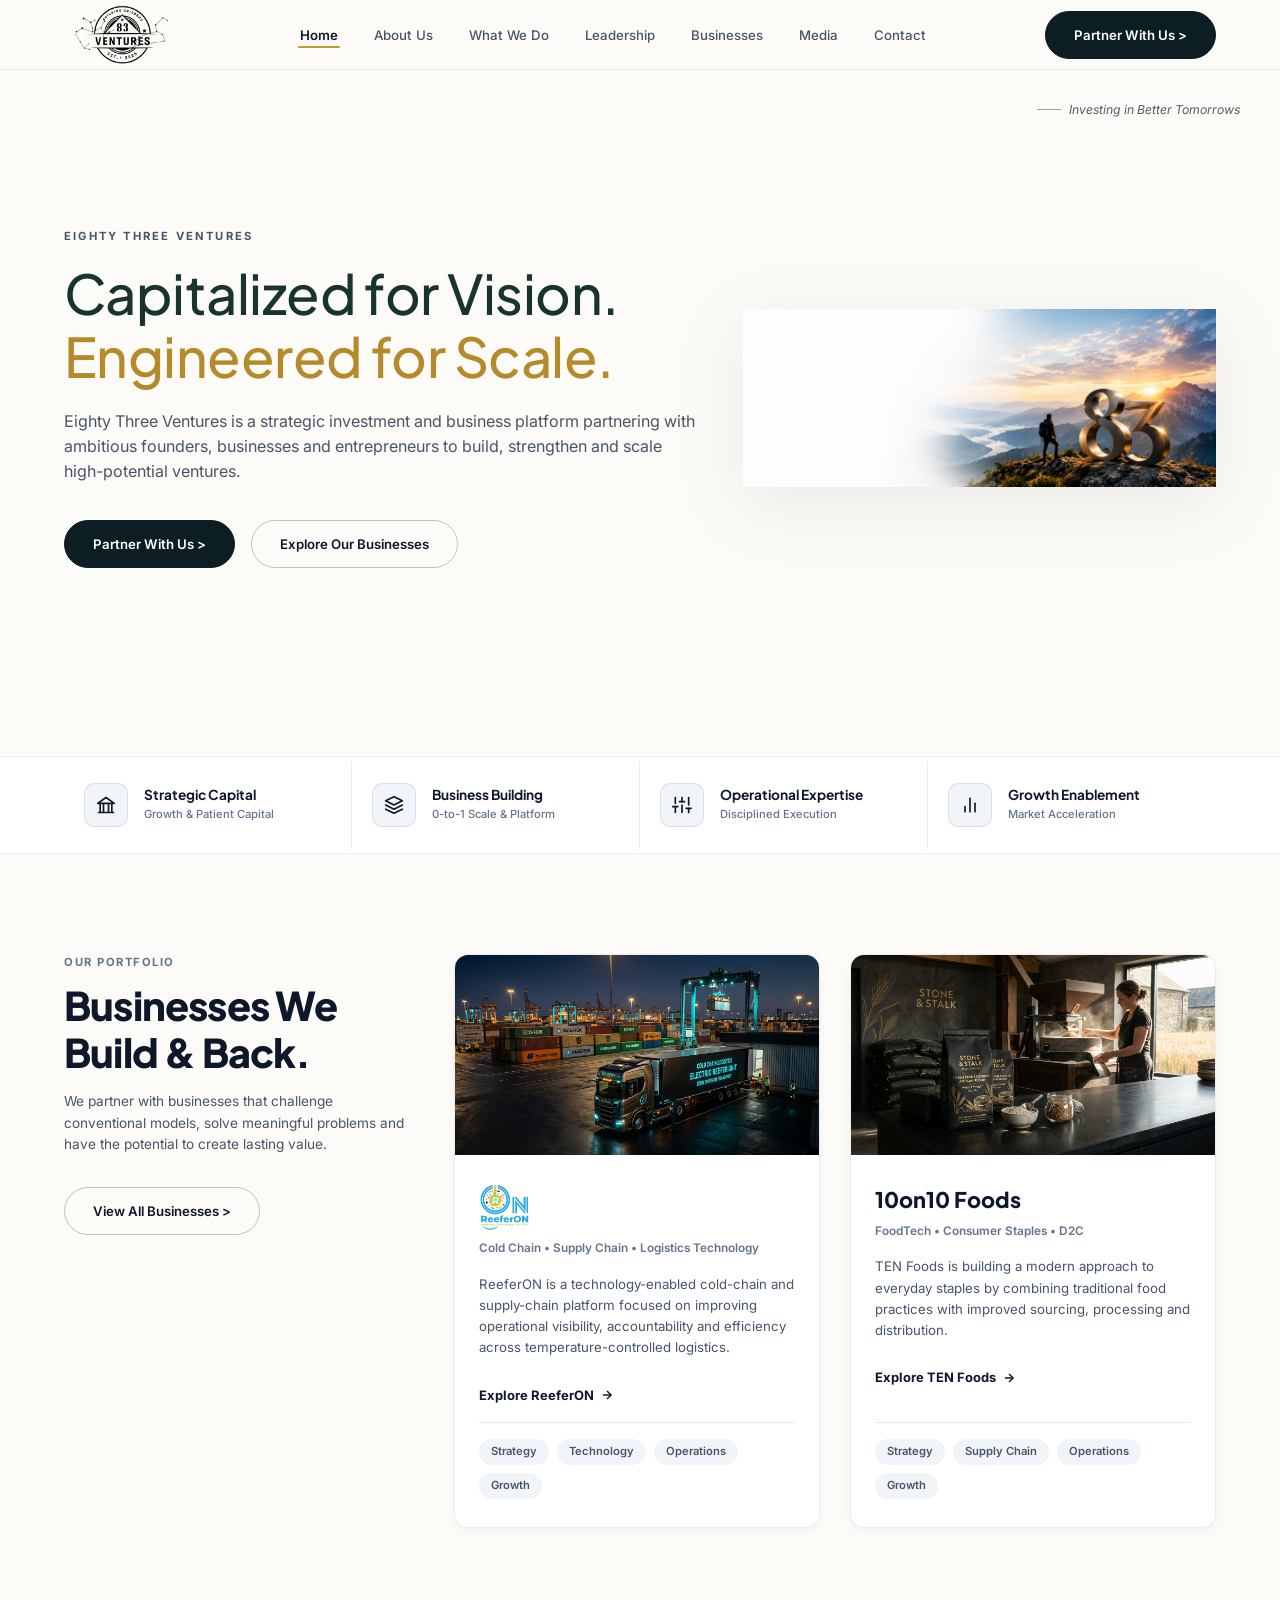
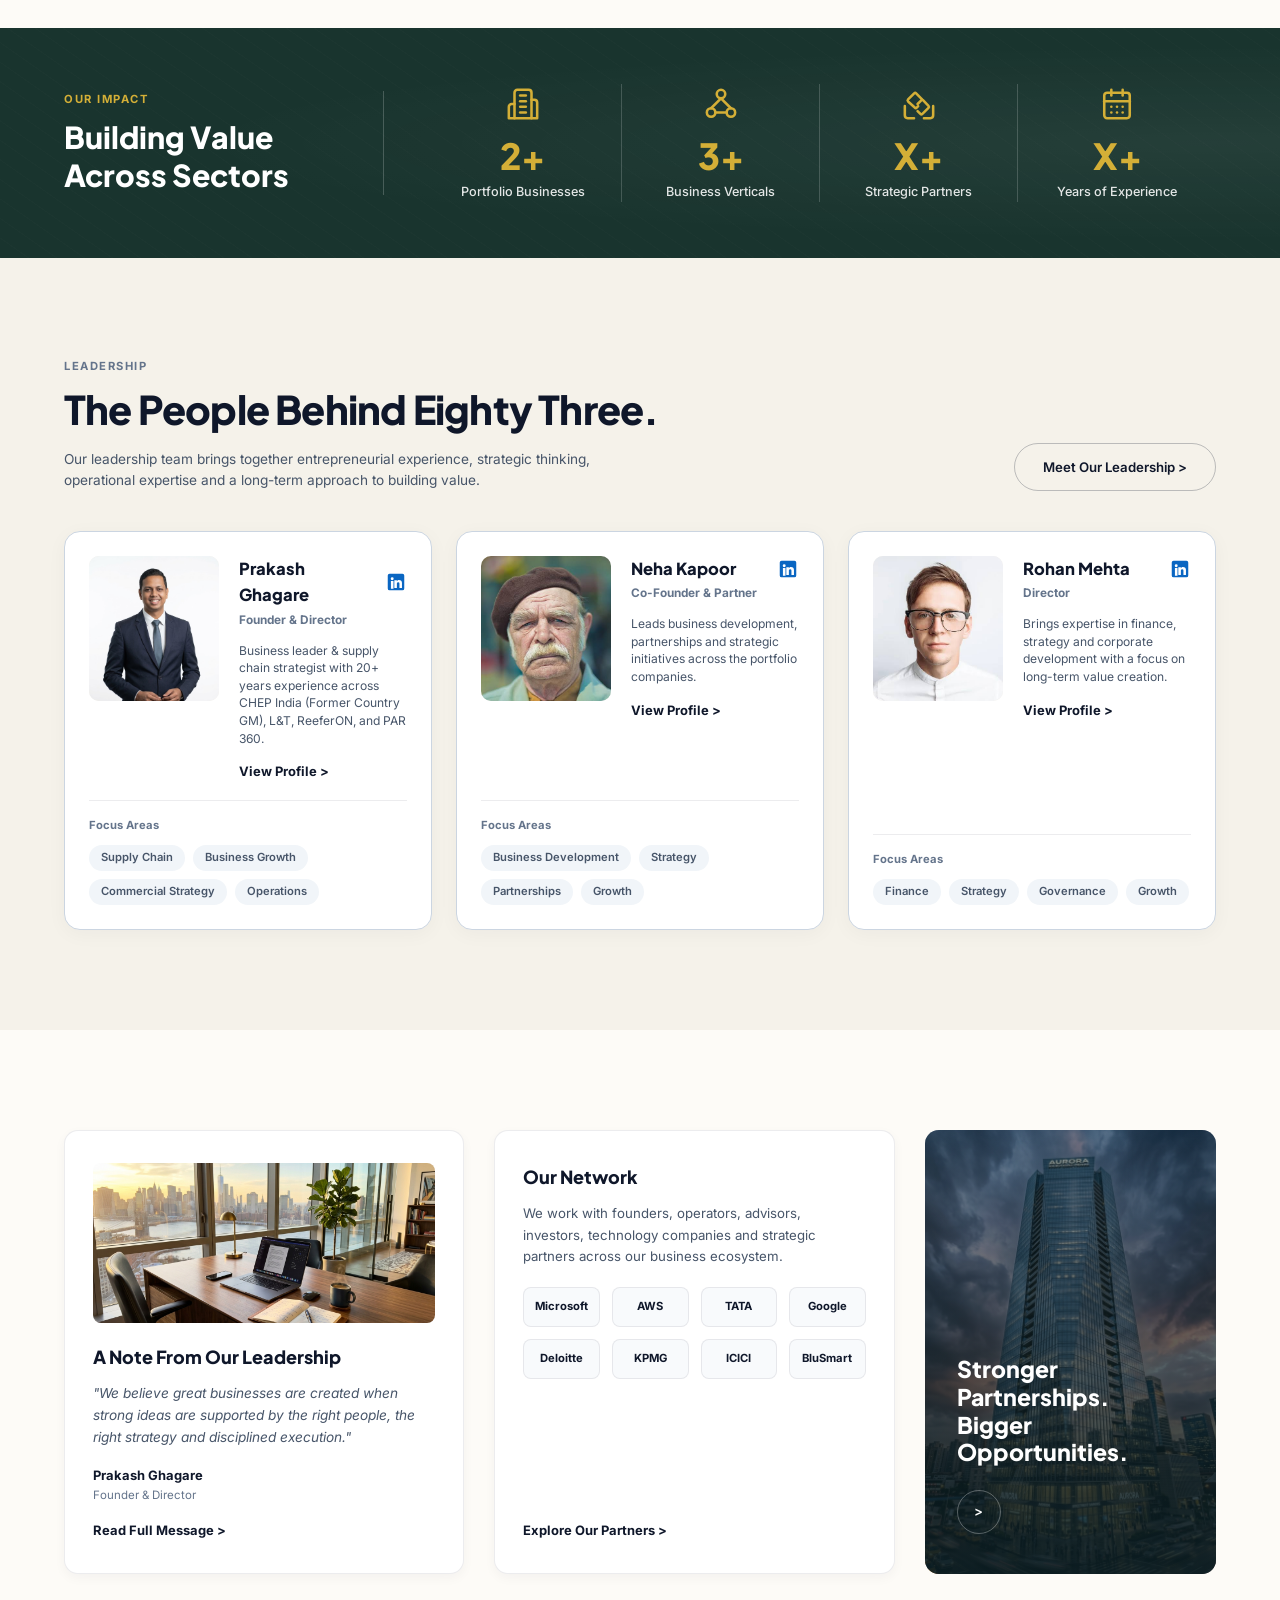
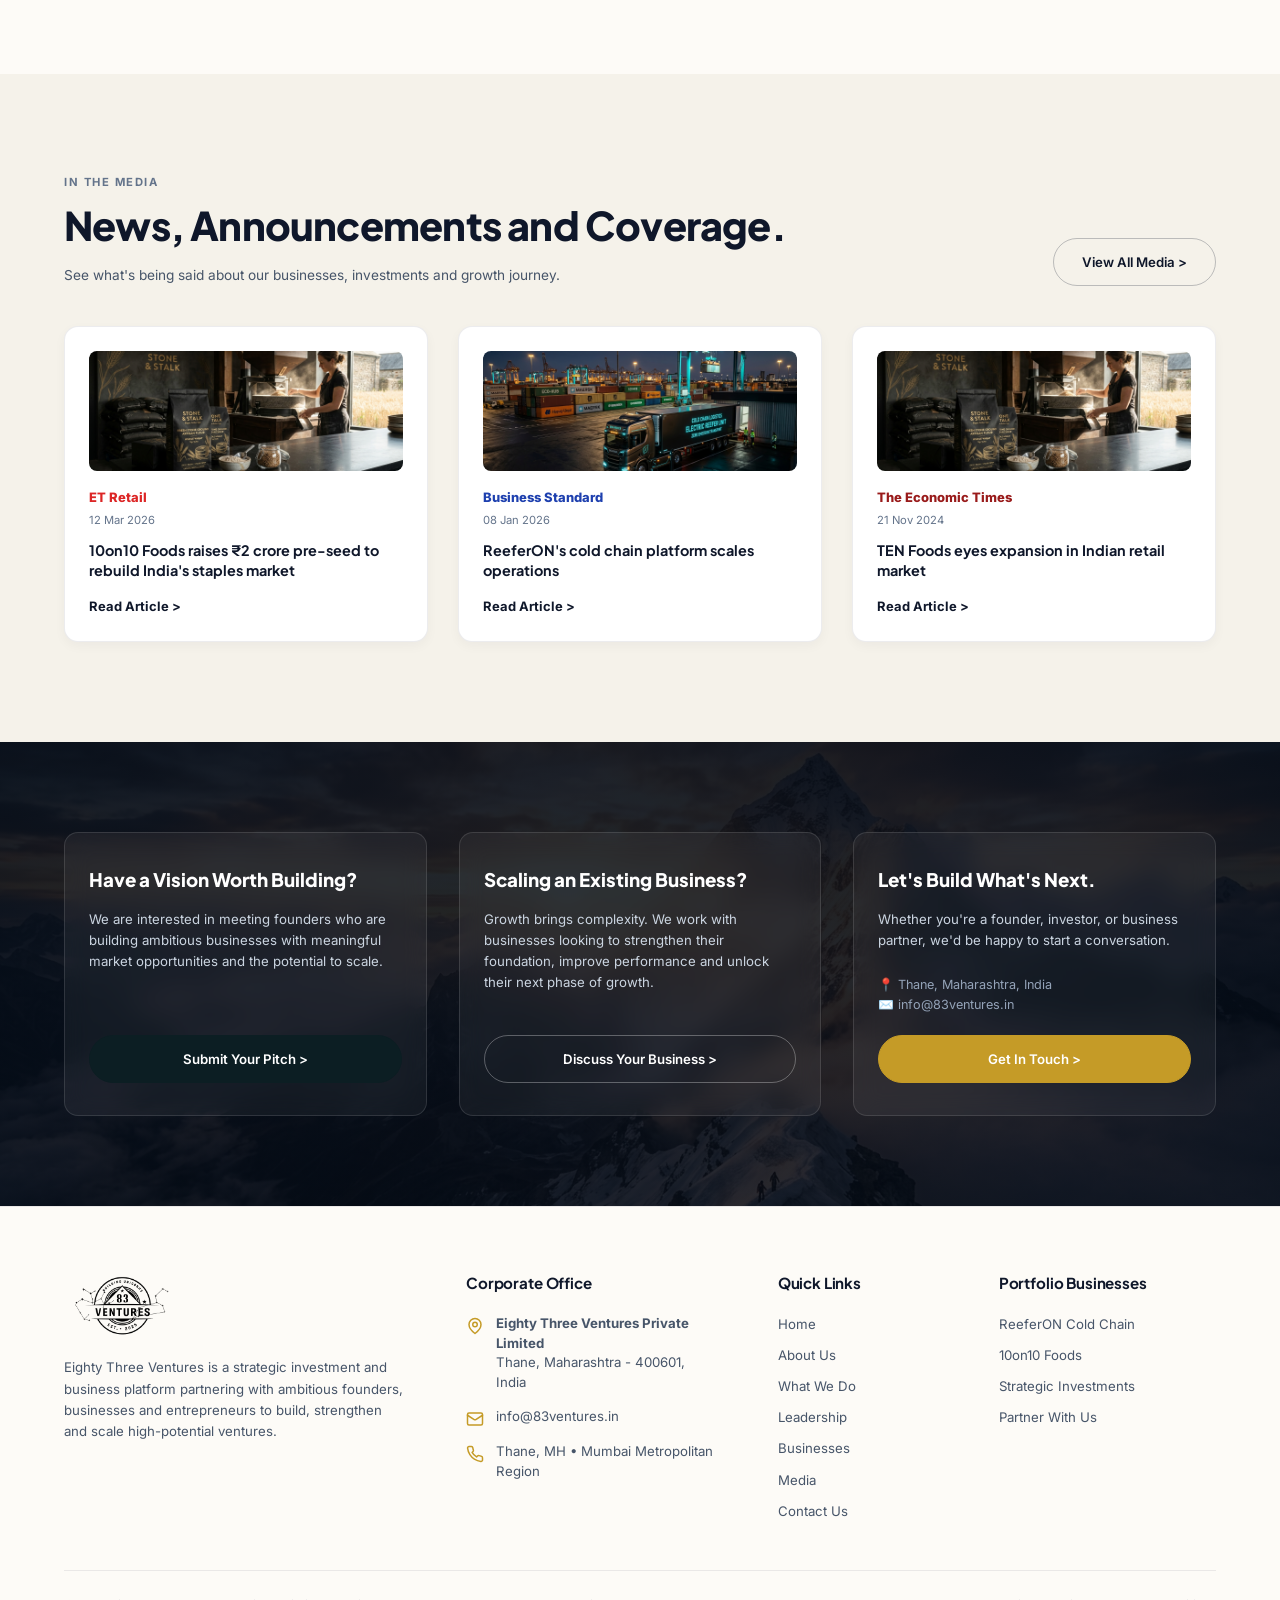
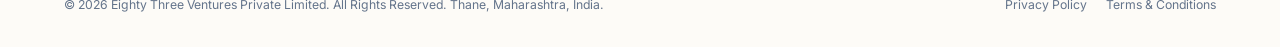
==== index.html @ 7d22ee10 "Fix hero section responsiveness for browser zoom Ctrl+/- by refactoring to 2-column flex grid layout" ====
<!DOCTYPE html>
<html lang="en">

<head>
  <meta charset="UTF-8">
  <meta name="viewport" content="width=device-width, initial-scale=1.0">
  <title>Eighty Three Ventures | Capitalized for Vision. Engineered for Scale.</title>
  <meta name="description"
    content="Eighty Three Ventures is a strategic investment and business platform partnering with ambitious founders, businesses and entrepreneurs to build, strengthen and scale high-potential ventures.">

  <!-- Favicon -->
  <link rel="icon" href="assets/83 logo (4).png">

  <!-- Google Fonts & Stylesheet -->
  <link rel="preconnect" href="https://fonts.googleapis.com">
  <link rel="preconnect" href="https://fonts.gstatic.com" crossorigin>
  <link
    href="https://fonts.googleapis.com/css2?family=Inter:wght@300;400;500;600;700&family=Plus+Jakarta+Sans:wght@500;600;700;800&display=swap"
    rel="stylesheet">
  <link rel="stylesheet" href="css/styles.css">
</head>

<body>

  <!-- Header Navigation -->
  <header class="header" id="mainHeader">
    <div class="container nav-container">
      <a href="#home" class="brand-logo" id="brandLogo">
        <img src="assets/83 logo (4).png" alt="Eighty Three Ventures" class="brand-logo-img">
      </a>

      <nav>
        <ul class="nav-menu" id="navMenu">
          <li><a href="#home" class="nav-link active" data-text="Home"><span>Home</span></a></li>
          <li><a href="#about" class="nav-link" data-text="About Us"><span>About Us</span></a></li>
          <li><a href="#what-we-do" class="nav-link" data-text="What We Do"><span>What We Do</span></a></li>
          <li><a href="#leadership" class="nav-link" data-text="Leadership"><span>Leadership</span></a></li>
          <li><a href="#portfolio" class="nav-link" data-text="Businesses"><span>Businesses</span></a></li>
          <li><a href="#media" class="nav-link" data-text="Media"><span>Media</span></a></li>
          <li><a href="#contact" class="nav-link" data-text="Contact"><span>Contact</span></a></li>
        </ul>
      </nav>

      <div style="display: flex; align-items: center; gap: 16px;">
        <a href="#contact" class="btn btn-navy" id="headerPartnerBtn">
          <span class="btn-text" data-text="Partner With Us >"><span>Partner With Us &gt;</span></span>
        </a>
        <button class="mobile-toggle" id="mobileToggle" aria-label="Toggle Navigation">☰</button>
      </div>
    </div>
  </header>
  <div class="nav-overlay" id="navOverlay"></div>

  <main>
    <!-- Hero Section (Using hero img2.png) -->
    <section class="hero" id="home">
      <div class="hero-top-right-note">Investing in Better Tomorrows</div>

      <div class="container">
        <div class="hero-grid">
          <div class="hero-content-wrapper">
            <div class="hero-top-tag">EIGHTY THREE VENTURES</div>
            <h1 class="hero-headline">Capitalized for Vision. <br><span class="accent-gold">Engineered for Scale.</span>
            </h1>
            <p class="hero-subheadline">
              Eighty Three Ventures is a strategic investment and business platform partnering with ambitious founders,
              businesses and entrepreneurs to build, strengthen and scale high-potential ventures.
            </p>

            <div class="hero-cta-group">
              <a href="#contact" class="btn btn-navy" id="heroPartnerBtn">
                <span class="btn-text" data-text="Partner With Us >"><span>Partner With Us &gt;</span></span>
              </a>
              <a href="#portfolio" class="btn btn-outline-dark" id="heroExploreBtn">
                <span class="btn-text" data-text="Explore Our Businesses"><span>Explore Our Businesses</span></span>
              </a>
            </div>
          </div>

          <div class="hero-media-wrapper">
            <img src="assets/hero img2.png" alt="Eighty Three Ventures Strategic Platform" class="hero-img">
          </div>
        </div>
      </div>
    </section>

    <!-- 4 Strategic Pillars Bar (Corporate & Static) -->
    <section class="pillars-bar-section">
      <div class="container">
        <div class="pillars-bar-grid">
          <!-- Pillar 1: Strategic Capital -->
          <div class="pillar-item">
            <div class="pillar-icon">
              <svg width="20" height="20" viewBox="0 0 24 24" fill="none" stroke="currentColor" stroke-width="2" stroke-linecap="round" stroke-linejoin="round">
                <path d="M3 21h18M3 10h18M5 10v11M9 10v11M15 10v11M19 10v11M12 3L2 10h20L12 3z"></path>
              </svg>
            </div>
            <div class="pillar-content">
              <div class="pillar-title">Strategic Capital</div>
              <div class="pillar-subtitle">Growth &amp; Patient Capital</div>
            </div>
          </div>

          <!-- Pillar 2: Business Building -->
          <div class="pillar-item">
            <div class="pillar-icon">
              <svg width="20" height="20" viewBox="0 0 24 24" fill="none" stroke="currentColor" stroke-width="2" stroke-linecap="round" stroke-linejoin="round">
                <polygon points="12 2 2 7 12 12 22 7 12 2"></polygon>
                <polyline points="2 17 12 22 22 17"></polyline>
                <polyline points="2 12 12 17 22 12"></polyline>
              </svg>
            </div>
            <div class="pillar-content">
              <div class="pillar-title">Business Building</div>
              <div class="pillar-subtitle">0-to-1 Scale &amp; Platform</div>
            </div>
          </div>

          <!-- Pillar 3: Operational Expertise -->
          <div class="pillar-item">
            <div class="pillar-icon">
              <svg width="20" height="20" viewBox="0 0 24 24" fill="none" stroke="currentColor" stroke-width="2" stroke-linecap="round" stroke-linejoin="round">
                <line x1="4" y1="21" x2="4" y2="14"></line>
                <line x1="4" y1="10" x2="4" y2="3"></line>
                <line x1="12" y1="21" x2="12" y2="12"></line>
                <line x1="12" y1="8" x2="12" y2="3"></line>
                <line x1="20" y1="21" x2="20" y2="16"></line>
                <line x1="20" y1="12" x2="20" y2="3"></line>
                <line x1="1" y1="14" x2="7" y2="14"></line>
                <line x1="9" y1="8" x2="15" y2="8"></line>
                <line x1="17" y1="16" x2="23" y2="16"></line>
              </svg>
            </div>
            <div class="pillar-content">
              <div class="pillar-title">Operational Expertise</div>
              <div class="pillar-subtitle">Disciplined Execution</div>
            </div>
          </div>

          <!-- Pillar 4: Growth Enablement -->
          <div class="pillar-item">
            <div class="pillar-icon">
              <svg width="20" height="20" viewBox="0 0 24 24" fill="none" stroke="currentColor" stroke-width="2" stroke-linecap="round" stroke-linejoin="round">
                <line x1="18" y1="20" x2="18" y2="10"></line>
                <line x1="12" y1="20" x2="12" y2="4"></line>
                <line x1="6" y1="20" x2="6" y2="14"></line>
              </svg>
            </div>
            <div class="pillar-content">
              <div class="pillar-title">Growth Enablement</div>
              <div class="pillar-subtitle">Market Acceleration</div>
            </div>
          </div>
        </div>
      </div>
    </section>

    <!-- Portfolio Section (design2.png Split Layout) -->
    <section class="portfolio-section" id="portfolio">
      <div class="container">
        <div class="portfolio-split-grid">
          <!-- Left Column -->
          <div>
            <span class="section-tag-sm">OUR PORTFOLIO</span>
            <h2 class="section-title">Businesses We Build & Back.</h2>
            <p class="section-subtitle">We partner with businesses that challenge conventional models, solve meaningful
              problems and have the potential to create lasting value.</p>
            <a href="#portfolio" class="btn btn-outline-dark">
              <span class="btn-text" data-text="View All Businesses >"><span>View All Businesses &gt;</span></span>
            </a>
          </div>

          <!-- Right 2 Cards -->
          <div class="portfolio-cards-grid">
            <!-- Card 1: ReeferON -->
            <div class="portfolio-card-design2">
              <div class="portfolio-card-media">
                <img src="assets/reeferon.jpg" alt="ReeferON Cold Chain Logistics">
              </div>
              <div class="portfolio-card-body">
                <div>
                  <div style="margin-bottom: 8px;">
                    <img src="assets/reeferon_logo.png" alt="ReeferON"
                      style="height: 48px; width: auto; object-fit: contain;">
                  </div>
                  <div class="portfolio-card-subtitle">Cold Chain • Supply Chain • Logistics Technology</div>
                  <p class="portfolio-card-text">
                    ReeferON is a technology-enabled cold-chain and supply-chain platform focused on improving
                    operational visibility, accountability and efficiency across temperature-controlled logistics.
                  </p>
                  <a href="https://reeferon.com/" target="_blank" rel="noopener noreferrer" class="portfolio-card-link">
                    <span>Explore ReeferON</span>
                    <svg width="14" height="14" viewBox="0 0 24 24" fill="none" stroke="currentColor"
                      stroke-width="2.5">
                      <line x1="5" y1="12" x2="19" y2="12"></line>
                      <polyline points="12 5 19 12 12 19"></polyline>
                    </svg>
                  </a>
                </div>
                <div class="portfolio-pills-row">
                  <span class="pill-badge">Strategy</span>
                  <span class="pill-badge">Technology</span>
                  <span class="pill-badge">Operations</span>
                  <span class="pill-badge">Growth</span>
                </div>
              </div>
            </div>

            <!-- Card 2: 10on10 Foods -->
            <div class="portfolio-card-design2">
              <div class="portfolio-card-media">
                <img src="assets/ten_foods.jpg" alt="10on10 Foods Staples">
              </div>
              <div class="portfolio-card-body">
                <div>
                  <h3 class="portfolio-card-title">10on10 Foods</h3>
                  <div class="portfolio-card-subtitle">FoodTech • Consumer Staples • D2C</div>
                  <p class="portfolio-card-text">
                    TEN Foods is building a modern approach to everyday staples by combining traditional food practices
                    with improved sourcing, processing and distribution.
                  </p>
                  <a href="https://retail.economictimes.indiatimes.com/news/food-entertainment/grocery/10on10-foods-raises-rs-2-crore-pre-seed-to-rebuild-indias-staples-market-with-fresh-stone-ground-flours/129068571"
                    target="_blank" rel="noopener noreferrer" class="portfolio-card-link">
                    <span>Explore TEN Foods</span>
                    <svg width="14" height="14" viewBox="0 0 24 24" fill="none" stroke="currentColor"
                      stroke-width="2.5">
                      <line x1="5" y1="12" x2="19" y2="12"></line>
                      <polyline points="12 5 19 12 12 19"></polyline>
                    </svg>
                  </a>
                </div>
                <div class="portfolio-pills-row">
                  <span class="pill-badge">Strategy</span>
                  <span class="pill-badge">Supply Chain</span>
                  <span class="pill-badge">Operations</span>
                  <span class="pill-badge">Growth</span>
                </div>
              </div>
            </div>
          </div>
        </div>
      </div>
    </section>

    <!-- Our Impact Counter Bar (#19342E Dark Green Banner) -->
    <section class="impact-banner-section">
      <div class="container">
        <div class="impact-grid">
          <div class="impact-title-col">
            <span class="section-tag-sm" style="color: var(--gold-light); letter-spacing: 1.5px; font-weight: 700;">OUR
              IMPACT</span>
            <h2 class="impact-title">Building Value<br>Across Sectors</h2>
          </div>

          <div class="impact-stats-grid">
            <div class="impact-stat-item">
              <div class="impact-stat-icon">
                <svg width="34" height="34" viewBox="0 0 24 24" fill="none" stroke="#D4AF37" stroke-width="1.8"
                  stroke-linecap="round" stroke-linejoin="round">
                  <path d="M6 22V4a2 2 0 0 1 2-2h8a2 2 0 0 1 2 2v18Z" />
                  <path d="M6 12H4a2 2 0 0 0-2 2v8h4" />
                  <path d="M18 9h2a2 2 0 0 1 2 2v11h-4" />
                  <path d="M10 6h4" />
                  <path d="M10 10h4" />
                  <path d="M10 14h4" />
                  <path d="M10 18h4" />
                </svg>
              </div>
              <div class="impact-stat-num">2+</div>
              <div class="impact-stat-lbl">Portfolio Businesses</div>
            </div>

            <div class="impact-stat-item">
              <div class="impact-stat-icon">
                <svg width="34" height="34" viewBox="0 0 24 24" fill="none" stroke="#D4AF37" stroke-width="1.8"
                  stroke-linecap="round" stroke-linejoin="round">
                  <circle cx="12" cy="5" r="3" />
                  <circle cx="5" cy="18" r="3" />
                  <circle cx="19" cy="18" r="3" />
                  <line x1="12" y1="8" x2="5" y2="15" />
                  <line x1="12" y1="8" x2="19" y2="15" />
                  <line x1="8" y1="18" x2="16" y2="18" />
                </svg>
              </div>
              <div class="impact-stat-num">3+</div>
              <div class="impact-stat-lbl">Business Verticals</div>
            </div>

            <div class="impact-stat-item">
              <div class="impact-stat-icon">
                <svg width="34" height="34" viewBox="0 0 24 24" fill="none" stroke="#D4AF37" stroke-width="1.8"
                  stroke-linecap="round" stroke-linejoin="round">
                  <path d="m11 17 2 2a1 1 0 0 0 1.4 0l4.3-4.3a1 1 0 0 0 0-1.4L15 9.5a1 1 0 0 0-1.4 0L11 12" />
                  <path d="M14 8.5 10 4.5a1 1 0 0 0-1.4 0L4.3 8.8a1 1 0 0 0 0 1.4L9 14.5a1 1 0 0 0 1.4 0l1-1" />
                  <path d="M2 13.5V20a2 2 0 0 0 2 2h4.5" />
                  <path d="M22 13.5V20a2 2 0 0 1-2 2h-4.5" />
                </svg>
              </div>
              <div class="impact-stat-num">X+</div>
              <div class="impact-stat-lbl">Strategic Partners</div>
            </div>

            <div class="impact-stat-item">
              <div class="impact-stat-icon">
                <svg width="34" height="34" viewBox="0 0 24 24" fill="none" stroke="#D4AF37" stroke-width="1.8"
                  stroke-linecap="round" stroke-linejoin="round">
                  <rect x="3" y="4" width="18" height="18" rx="2" ry="2" />
                  <line x1="16" y1="2" x2="16" y2="6" />
                  <line x1="8" y1="2" x2="8" y2="6" />
                  <line x1="3" y1="10" x2="21" y2="10" />
                  <path d="M8 14h.01" />
                  <path d="M12 14h.01" />
                  <path d="M16 14h.01" />
                  <path d="M8 18h.01" />
                  <path d="M12 18h.01" />
                  <path d="M16 18h.01" />
                </svg>
              </div>
              <div class="impact-stat-num">X+</div>
              <div class="impact-stat-lbl">Years of Experience</div>
            </div>
          </div>
        </div>
      </div>
    </section>

    <!-- Leadership Section -->
    <section class="leadership-section" id="leadership">
      <div class="container">
        <div class="header-flex-row">
          <div>
            <span class="section-tag-sm">LEADERSHIP</span>
            <h2 class="section-title">The People Behind Eighty Three.</h2>
            <p class="section-subtitle" style="margin-bottom: 0;">Our leadership team brings together entrepreneurial
              experience, strategic thinking, operational expertise and a long-term approach to building value.</p>
          </div>
          <a href="#leadership" class="btn btn-outline-dark">
            <span class="btn-text" data-text="Meet Our Leadership >"><span>Meet Our Leadership &gt;</span></span>
          </a>
        </div>

        <div class="leadership-grid">
          <!-- Profile 1: Prakash Ghagare -->
          <div class="leadership-card">
            <div class="leadership-card-top">
              <div class="leadership-photo-wrap">
                <img src="assets/prakash_ghagare_studio.jpg" alt="Prakash Ghagare" class="leadership-card-img">
              </div>
              <div class="leadership-info">
                <div class="leadership-info-header">
                  <h3 class="leadership-name">Prakash Ghagare</h3>
                  <a href="profile.html?id=prakash-ghagare" class="leadership-linkedin" title="LinkedIn Profile" target="_blank"
                    rel="noopener noreferrer">
                    <svg width="22" height="22" viewBox="0 0 24 24" fill="#0A66C2">
                      <path
                        d="M19 3a2 2 0 0 1 2 2v14a2 2 0 0 1-2 2H5a2 2 0 0 1-2-2V5a2 2 0 0 1 2-2h14m-.5 15.5v-5.3a3.26 3.26 0 0 0-3.26-3.26c-.85 0-1.84.52-2.28 1.3v-1.11h-2.79v8.37h2.79v-4.93c0-.77.62-1.4 1.39-1.4a1.4 1.4 0 0 1 1.4 1.4v4.93h2.75M6.46 10.9v8.37H9.25V10.9H6.46M7.86 6.78a1.6 1.6 0 1 0 1.6 1.6 1.6 1.6 0 0 0-1.6-1.6Z" />
                    </svg>
                  </a>
                </div>
                <div class="leadership-role">Founder &amp; Director</div>
                <p class="leadership-bio">Business leader &amp; supply chain strategist with 20+ years experience across CHEP India (Former Country GM), L&amp;T, ReeferON, and PAR 360.</p>
                <a href="profile.html?id=prakash-ghagare" class="portfolio-card-link">View Profile &gt;</a>
              </div>
            </div>
            <div class="leadership-focus-area">
              <div class="focus-area-label">Focus Areas</div>
              <div class="portfolio-pills-row" style="margin-top: 0; padding-top: 0; border-top: none;">
                <span class="pill-badge">Supply Chain</span>
                <span class="pill-badge">Business Growth</span>
                <span class="pill-badge">Commercial Strategy</span>
                <span class="pill-badge">Operations</span>
              </div>
            </div>
          </div>

          <!-- Profile 2: Neha Kapoor -->
          <div class="leadership-card">
            <div class="leadership-card-top">
              <div class="leadership-photo-wrap">
                <img src="assets/person2.jpg" alt="Neha Kapoor" class="leadership-card-img">
              </div>
              <div class="leadership-info">
                <div class="leadership-info-header">
                  <h3 class="leadership-name">Neha Kapoor</h3>
                  <a href="profile.html?id=neha-kapoor" class="leadership-linkedin" title="LinkedIn Profile" target="_blank"
                    rel="noopener noreferrer">
                    <svg width="22" height="22" viewBox="0 0 24 24" fill="#0A66C2">
                      <path
                        d="M19 3a2 2 0 0 1 2 2v14a2 2 0 0 1-2 2H5a2 2 0 0 1-2-2V5a2 2 0 0 1 2-2h14m-.5 15.5v-5.3a3.26 3.26 0 0 0-3.26-3.26c-.85 0-1.84.52-2.28 1.3v-1.11h-2.79v8.37h2.79v-4.93c0-.77.62-1.4 1.39-1.4a1.4 1.4 0 0 1 1.4 1.4v4.93h2.75M6.46 10.9v8.37H9.25V10.9H6.46M7.86 6.78a1.6 1.6 0 1 0 1.6 1.6 1.6 1.6 0 0 0-1.6-1.6Z" />
                    </svg>
                  </a>
                </div>
                <div class="leadership-role">Co-Founder &amp; Partner</div>
                <p class="leadership-bio">Leads business development, partnerships and strategic initiatives across the
                  portfolio companies.</p>
                <a href="profile.html?id=neha-kapoor" class="portfolio-card-link">View Profile &gt;</a>
              </div>
            </div>
            <div class="leadership-focus-area">
              <div class="focus-area-label">Focus Areas</div>
              <div class="portfolio-pills-row" style="margin-top: 0; padding-top: 0; border-top: none;">
                <span class="pill-badge">Business Development</span>
                <span class="pill-badge">Strategy</span>
                <span class="pill-badge">Partnerships</span>
                <span class="pill-badge">Growth</span>
              </div>
            </div>
          </div>

          <!-- Profile 3: Rohan Mehta -->
          <div class="leadership-card">
            <div class="leadership-card-top">
              <div class="leadership-photo-wrap">
                <img src="assets/person3.jpg" alt="Rohan Mehta" class="leadership-card-img">
              </div>
              <div class="leadership-info">
                <div class="leadership-info-header">
                  <h3 class="leadership-name">Rohan Mehta</h3>
                  <a href="profile.html?id=rohan-mehta" class="leadership-linkedin" title="LinkedIn Profile" target="_blank"
                    rel="noopener noreferrer">
                    <svg width="22" height="22" viewBox="0 0 24 24" fill="#0A66C2">
                      <path
                        d="M19 3a2 2 0 0 1 2 2v14a2 2 0 0 1-2 2H5a2 2 0 0 1-2-2V5a2 2 0 0 1 2-2h14m-.5 15.5v-5.3a3.26 3.26 0 0 0-3.26-3.26c-.85 0-1.84.52-2.28 1.3v-1.11h-2.79v8.37h2.79v-4.93c0-.77.62-1.4 1.39-1.4a1.4 1.4 0 0 1 1.4 1.4v4.93h2.75M6.46 10.9v8.37H9.25V10.9H6.46M7.86 6.78a1.6 1.6 0 1 0 1.6 1.6 1.6 1.6 0 0 0-1.6-1.6Z" />
                    </svg>
                  </a>
                </div>
                <div class="leadership-role">Director</div>
                <p class="leadership-bio">Brings expertise in finance, strategy and corporate development with a focus
                  on long-term value creation.</p>
                <a href="profile.html?id=rohan-mehta" class="portfolio-card-link">View Profile &gt;</a>
              </div>
            </div>
            <div class="leadership-focus-area">
              <div class="focus-area-label">Focus Areas</div>
              <div class="portfolio-pills-row" style="margin-top: 0; padding-top: 0; border-top: none;">
                <span class="pill-badge">Finance</span>
                <span class="pill-badge">Strategy</span>
                <span class="pill-badge">Governance</span>
                <span class="pill-badge">Growth</span>
              </div>
            </div>
          </div>
        </div>
      </div>
    </section>

    <!-- Ecosystem Grid (design2.png Layout) -->
    <section class="ecosystem-section" id="about">
      <div class="container">
        <div class="ecosystem-grid-design2">
          <!-- Col 1: Note From Leadership -->
          <div class="eco-card-white">
            <div>
              <div class="eco-img-header">
                <img src="assets/laptop_desk.jpg" alt="Executive Laptop Desk View">
              </div>
              <h3 style="font-family: var(--font-heading); font-size: 1.25rem; font-weight: 800; margin-bottom: 12px;">A
                Note From Our Leadership</h3>
              <p
                style="font-size: 0.95rem; font-style: italic; color: var(--text-muted); line-height: 1.6; margin-bottom: 16px;">
                "We believe great businesses are created when strong ideas are supported by the right people, the right
                strategy and disciplined execution."
              </p>
              <div style="font-weight: 700; font-size: 0.9rem;">Prakash Ghagare</div>
              <div style="font-size: 0.8rem; color: var(--text-subtle); margin-bottom: 16px;">Founder & Director</div>
            </div>
            <a href="#about" class="portfolio-card-link">Read Full Message &gt;</a>
          </div>

          <!-- Col 2: Our Network -->
          <div class="eco-card-white">
            <div>
              <h3 style="font-family: var(--font-heading); font-size: 1.25rem; font-weight: 800; margin-bottom: 12px;">
                Our Network</h3>
              <p style="font-size: 0.92rem; color: var(--text-muted); line-height: 1.6;">
                We work with founders, operators, advisors, investors, technology companies and strategic partners
                across our business ecosystem.
              </p>

              <div class="network-logos-grid">
                <div class="network-logo-box">Microsoft</div>
                <div class="network-logo-box">AWS</div>
                <div class="network-logo-box">TATA</div>
                <div class="network-logo-box">Google</div>
                <div class="network-logo-box">Deloitte</div>
                <div class="network-logo-box">KPMG</div>
                <div class="network-logo-box">ICICI</div>
                <div class="network-logo-box">BluSmart</div>
              </div>
            </div>
            <a href="#contact" class="portfolio-card-link">Explore Our Partners &gt;</a>
          </div>

          <!-- Col 3: Skyscraper Image Card -->
          <div class="eco-card-skyscraper">
            <div class="skyscraper-content">
              <h3 class="skyscraper-title">Stronger Partnerships.<br>Bigger Opportunities.</h3>
              <a href="#contact" class="btn btn-outline-white"
                style="border-radius: 50%; width: 44px; height: 44px; padding: 0;">&gt;</a>
            </div>
          </div>
        </div>
      </div>
    </section>

    <!-- Media Press Section ("In The Media") -->
    <section class="media-section" id="media">
      <div class="container">
        <div class="header-flex-row">
          <div>
            <span class="section-tag-sm">IN THE MEDIA</span>
            <h2 class="section-title">News, Announcements and Coverage.</h2>
            <p class="section-subtitle" style="margin-bottom: 0;">See what's being said about our businesses,
              investments and growth journey.</p>
          </div>
          <a href="#media" class="btn btn-outline-dark">
            <span class="btn-text" data-text="View All Media >"><span>View All Media &gt;</span></span>
          </a>
        </div>

        <div class="media-cards-grid">
          <!-- Card 1 -->
          <div class="media-card">
            <div>
              <div class="media-thumb">
                <img src="assets/ten_foods.jpg" alt="TEN Foods Press">
              </div>
              <div class="media-outlet-name">ET Retail</div>
              <div class="media-date">12 Mar 2026</div>
              <h3 class="media-headline">10on10 Foods raises ₹2 crore pre-seed to rebuild India's staples market</h3>
            </div>
            <a href="https://retail.economictimes.indiatimes.com/news/food-entertainment/grocery/10on10-foods-raises-rs-2-crore-pre-seed-to-rebuild-indias-staples-market-with-fresh-stone-ground-flours/129068571"
              target="_blank" rel="noopener noreferrer" class="portfolio-card-link">Read Article &gt;</a>
          </div>

          <!-- Card 2 -->
          <div class="media-card">
            <div>
              <div class="media-thumb">
                <img src="assets/reeferon.jpg" alt="ReeferON Press">
              </div>
              <div class="media-outlet-name" style="color: #1E40AF;">Business Standard</div>
              <div class="media-date">08 Jan 2026</div>
              <h3 class="media-headline">ReeferON's cold chain platform scales operations</h3>
            </div>
            <a href="https://reeferon.com/" target="_blank" rel="noopener noreferrer" class="portfolio-card-link">Read
              Article &gt;</a>
          </div>

          <!-- Card 3 -->
          <div class="media-card">
            <div>
              <div class="media-thumb">
                <img src="assets/ten_foods.jpg" alt="The Economic Times Press">
              </div>
              <div class="media-outlet-name" style="color: #991B1B;">The Economic Times</div>
              <div class="media-date">21 Nov 2024</div>
              <h3 class="media-headline">TEN Foods eyes expansion in Indian retail market</h3>
            </div>
            <a href="https://retail.economictimes.indiatimes.com/news/food-entertainment/grocery/10on10-foods-raises-rs-2-crore-pre-seed-to-rebuild-indias-staples-market-with-fresh-stone-ground-flours/129068571"
              target="_blank" rel="noopener noreferrer" class="portfolio-card-link">Read Article &gt;</a>
          </div>
        </div>
      </div>
    </section>

    <!-- Bottom CTA Mountain Banner -->
    <section class="cta-banner-section" id="contact">
      <div class="cta-banner-overlay"></div>
      <div class="container">
        <div class="cta-banner-grid">
          <!-- Card 1 -->
          <div class="cta-banner-card">
            <div>
              <h3 class="cta-banner-title">Have a Vision Worth Building?</h3>
              <p class="cta-banner-text">We are interested in meeting founders who are building ambitious businesses
                with meaningful market opportunities and the potential to scale.</p>
            </div>
            <a href="mailto:info@83ventures.in?subject=Pitch%20Submission" class="btn btn-navy">
              <span class="btn-text" data-text="Submit Your Pitch >"><span>Submit Your Pitch &gt;</span></span>
            </a>
          </div>

          <!-- Card 2 -->
          <div class="cta-banner-card">
            <div>
              <h3 class="cta-banner-title">Scaling an Existing Business?</h3>
              <p class="cta-banner-text">Growth brings complexity. We work with businesses looking to strengthen their
                foundation, improve performance and unlock their next phase of growth.</p>
            </div>
            <a href="mailto:info@83ventures.in?subject=Business%20Consulting" class="btn btn-outline-white">
              <span class="btn-text" data-text="Discuss Your Business >"><span>Discuss Your Business &gt;</span></span>
            </a>
          </div>

          <!-- Card 3 -->
          <div class="cta-banner-card">
            <div>
              <h3 class="cta-banner-title">Let's Build What's Next.</h3>
              <p class="cta-banner-text">Whether you're a founder, investor, or business partner, we'd be happy to start
                a conversation.</p>
              <div style="font-size: 0.88rem; color: #94A3B8; margin-bottom: 20px;">
                📍 Thane, Maharashtra, India<br>
                ✉️ info@83ventures.in
              </div>
            </div>
            <a href="mailto:info@83ventures.in" class="btn btn-gold">
              <span class="btn-text" data-text="Get In Touch >"><span>Get In Touch &gt;</span></span>
            </a>
          </div>
        </div>
      </div>
    </section>
  </main>

  <!-- Footer (Corporate & Address Section) -->
  <footer class="footer">
    <div class="container">
      <div class="footer-grid">
        <!-- Col 1: Brand & Overview -->
        <div>
          <a href="#home" class="brand-logo">
            <img src="assets/83 logo (4).png" alt="Eighty Three Ventures" class="brand-logo-img">
          </a>
          <p class="footer-brand-desc">
            Eighty Three Ventures is a strategic investment and business platform partnering with ambitious founders, businesses and entrepreneurs to build, strengthen and scale high-potential ventures.
          </p>
        </div>

        <!-- Col 2: Corporate Address & Contact -->
        <div>
          <h4 class="footer-col-title">Corporate Office</h4>
          <ul class="footer-address-list">
            <li class="footer-address-item">
              <svg class="footer-address-icon" width="18" height="18" viewBox="0 0 24 24" fill="none" stroke="currentColor" stroke-width="2" stroke-linecap="round" stroke-linejoin="round"><path d="M20 10c0 6-8 12-8 12s-8-6-8-12a8 8 0 0 1 16 0Z"/><circle cx="12" cy="10" r="3"/></svg>
              <div>
                <strong>Eighty Three Ventures Private Limited</strong><br>
                Thane, Maharashtra - 400601,<br>India
              </div>
            </li>
            <li class="footer-address-item">
              <svg class="footer-address-icon" width="18" height="18" viewBox="0 0 24 24" fill="none" stroke="currentColor" stroke-width="2" stroke-linecap="round" stroke-linejoin="round"><rect width="20" height="16" x="2" y="4" rx="2"/><path d="m22 7-8.97 5.7a1.94 1.94 0 0 1-2.06 0L2 7"/></svg>
              <div>
                <a href="mailto:info@83ventures.in" style="color: inherit;">info@83ventures.in</a>
              </div>
            </li>
            <li class="footer-address-item">
              <svg class="footer-address-icon" width="18" height="18" viewBox="0 0 24 24" fill="none" stroke="currentColor" stroke-width="2" stroke-linecap="round" stroke-linejoin="round"><path d="M22 16.92v3a2 2 0 0 1-2.18 2 19.79 19.79 0 0 1-8.63-3.07 19.5 19.5 0 0 1-6-6 19.79 19.79 0 0 1-3.07-8.67A2 2 0 0 1 4.11 2h3a2 2 0 0 1 2 1.72 12.84 12.84 0 0 0 .7 2.81 2 2 0 0 1-.45 2.11L8.09 9.91a16 16 0 0 0 6 6l1.27-1.27a2 2 0 0 1 2.11-.45 12.84 12.84 0 0 0 2.81.7A2 2 0 0 1 22 16.92z"/></svg>
              <div>
                Thane, MH • Mumbai Metropolitan Region
              </div>
            </li>
          </ul>
        </div>

        <!-- Col 3: Navigation Links -->
        <div>
          <h4 class="footer-col-title">Quick Links</h4>
          <ul class="footer-links-list">
            <li><a href="#home">Home</a></li>
            <li><a href="#about">About Us</a></li>
            <li><a href="#what-we-do">What We Do</a></li>
            <li><a href="#leadership">Leadership</a></li>
            <li><a href="#portfolio">Businesses</a></li>
            <li><a href="#media">Media</a></li>
            <li><a href="#contact">Contact Us</a></li>
          </ul>
        </div>

        <!-- Col 4: Business Ecosystem -->
        <div>
          <h4 class="footer-col-title">Portfolio Businesses</h4>
          <ul class="footer-links-list">
            <li><a href="https://reeferon.com/" target="_blank" rel="noopener noreferrer">ReeferON Cold Chain</a></li>
            <li><a href="https://retail.economictimes.indiatimes.com/news/food-entertainment/grocery/10on10-foods-raises-rs-2-crore-pre-seed-to-rebuild-indias-staples-market-with-fresh-stone-ground-flours/129068571" target="_blank" rel="noopener noreferrer">10on10 Foods</a></li>
            <li><a href="#contact">Strategic Investments</a></li>
            <li><a href="#contact">Partner With Us</a></li>
          </ul>
        </div>
      </div>

      <div class="footer-bottom-line">
        <div>© 2026 Eighty Three Ventures Private Limited. All Rights Reserved. Thane, Maharashtra, India.</div>
        <div>
          <a href="#" style="color: var(--text-subtle); margin-right: 16px;">Privacy Policy</a>
          <a href="#" style="color: var(--text-subtle);">Terms & Conditions</a>
        </div>
      </div>
    </div>
  </footer>

  <script src="js/main.js"></script>
</body>

</html>
---- css/styles.css ----
/* ==========================================================================
   Eighty Three Ventures - Pixel-Perfect design2.png Theme & hero_img.png
   ========================================================================== */

@import url('https://fonts.googleapis.com/css2?family=Inter:wght@300;400;500;600;700&family=Plus+Jakarta+Sans:wght@500;600;700;800&display=swap');

:root {
  /* Color Tokens matching design2.png */
  --bg-light-main: #FDFBF7;
  --bg-slate-section: #F5F2EA;
  --bg-card-white: #FFFFFF;
  --bg-navy-dark: #0C1E23;
  --bg-navy-card: #0A171B;

  --border-light: rgba(15, 23, 42, 0.08);
  --border-dark: rgba(255, 255, 255, 0.12);
  --border-gold: rgba(197, 155, 39, 0.35);

  /* Accents */
  --gold-primary: #C59B27;
  --gold-light: #D4AF37;
  --gold-hover: #AA7C11;

  --navy-btn: #0C1E23;
  --navy-btn-hover: #162C33;

  --text-dark: #0F172A;
  --text-muted: #475569;
  --text-subtle: #64748B;
  --text-light: #F8FAFC;

  /* Typography */
  --font-heading: 'Plus Jakarta Sans', -apple-system, sans-serif;
  --font-body: 'Inter', -apple-system, sans-serif;

  /* Spacing */
  --container-max: 1200px;
  --nav-height: 70px;
  --radius-sm: 8px;
  --radius-md: 14px;
  --radius-lg: 20px;

  /* Shadows */
  --shadow-sm: 0 4px 12px rgba(15, 23, 42, 0.04);
  --shadow-md: 0 12px 32px rgba(15, 23, 42, 0.06);
  --shadow-lg: 0 24px 48px rgba(15, 23, 42, 0.1);
}

/* Reset & Base */
*, *::before, *::after {
  box-sizing: border-box;
  margin: 0;
  padding: 0;
}

html {
  scroll-behavior: smooth;
  font-size: 90%;
}

body {
  background-color: var(--bg-light-main);
  color: var(--text-dark);
  font-family: var(--font-body);
  line-height: 1.6;
  overflow-x: hidden;
  -webkit-font-smoothing: antialiased;
}

a {
  color: inherit;
  text-decoration: none;
}

img {
  max-width: 100%;
  height: auto;
  display: block;
}

.container {
  width: 100%;
  max-width: var(--container-max);
  margin: 0 auto;
  padding: 0 24px;
}

/* Buttons & 3D Text Roll Animation */
.btn {
  position: relative;
  display: inline-flex;
  align-items: center;
  justify-content: center;
  gap: 10px;
  padding: 12px 28px;
  border-radius: 100px;
  font-weight: 600;
  font-size: 0.92rem;
  cursor: pointer;
  transition: all 0.35s cubic-bezier(0.76, 0, 0.24, 1);
  border: 1px solid transparent;
  overflow: hidden;
}

.btn-text {
  position: relative;
  display: inline-block;
  overflow: hidden;
  height: 22px;
  line-height: 22px;
  perspective: 600px;
  vertical-align: middle;
}

.btn-text span {
  display: block;
  position: relative;
  transition: transform 0.4s cubic-bezier(0.76, 0, 0.24, 1), opacity 0.3s ease;
  transform-origin: 50% 0%;
  transform-style: preserve-3d;
}

.btn-text::after {
  content: attr(data-text);
  position: absolute;
  top: 100%;
  left: 0;
  width: 100%;
  height: 100%;
  color: inherit;
  font-weight: 600;
  white-space: nowrap;
  transition: transform 0.4s cubic-bezier(0.76, 0, 0.24, 1), opacity 0.3s ease;
  transform: translateY(0%) rotateX(-90deg);
  transform-origin: 50% 0%;
  transform-style: preserve-3d;
  opacity: 0;
}

.btn:hover .btn-text span {
  transform: translateY(-100%) rotateX(90deg);
  opacity: 0;
}

.btn:hover .btn-text::after {
  transform: translateY(-100%) rotateX(0deg);
  opacity: 1;
}

.btn svg {
  flex-shrink: 0;
  vertical-align: middle;
}

.btn-navy {
  background: var(--navy-btn);
  color: #FFFFFF;
  border-color: var(--navy-btn);
}

.btn-navy:hover {
  background: var(--navy-btn-hover);
  border-color: var(--navy-btn-hover);
  transform: translateY(-2px);
  box-shadow: 0 6px 20px rgba(12, 30, 35, 0.3);
}

.btn-outline-dark {
  background: transparent;
  color: var(--text-dark);
  border-color: rgba(15, 23, 42, 0.25);
}

.btn-outline-dark:hover {
  border-color: var(--text-dark);
  background: rgba(15, 23, 42, 0.05);
  transform: translateY(-2px);
}

.btn-outline-white {
  background: transparent;
  color: #FFFFFF;
  border-color: rgba(255, 255, 255, 0.3);
}

.btn-outline-white:hover {
  border-color: #FFFFFF;
  background: rgba(255, 255, 255, 0.1);
}

.btn-gold {
  background: var(--gold-primary);
  color: #FFFFFF;
  border-color: var(--gold-primary);
}

.btn-gold:hover {
  background: var(--gold-hover);
  border-color: var(--gold-hover);
  transform: translateY(-2px);
}

/* Header Navigation (Light Theme in design2.png) */
.header {
  position: fixed;
  top: 0;
  left: 0;
  width: 100%;
  height: var(--nav-height);
  z-index: 1000;
  background: rgba(253, 251, 247, 0.94);
  backdrop-filter: blur(16px);
  border-bottom: 1px solid var(--border-light);
  transition: all 0.3s ease;
}

.header.scrolled {
  background: rgba(253, 251, 247, 0.98);
  box-shadow: var(--shadow-sm);
}

.nav-container {
  display: flex;
  align-items: center;
  justify-content: space-between;
  height: 100%;
}

.brand-logo-img {
  height: 78px;
  max-height: 78px;
  width: auto;
  object-fit: contain;
  filter: none;
  margin-top: -4px;
  margin-bottom: -4px;
  transition: all 0.3s ease;
}

.nav-menu {
  display: flex;
  align-items: center;
  gap: 32px;
  list-style: none;
}

/* 3D Rotating Text Roll Hover Animation for Navbar Links */
.nav-link {
  position: relative;
  display: inline-block;
  overflow: hidden;
  height: 26px;
  line-height: 26px;
  font-size: 0.92rem;
  font-weight: 500;
  color: var(--text-muted);
  vertical-align: middle;
  perspective: 600px;
  padding: 0 2px;
}

.nav-link span {
  display: block;
  position: relative;
  transition: transform 0.4s cubic-bezier(0.76, 0, 0.24, 1), opacity 0.3s ease;
  transform-origin: 50% 0%;
  transform-style: preserve-3d;
  pointer-events: none;
}

.nav-link::after {
  content: attr(data-text);
  position: absolute;
  top: 100%;
  left: 0;
  width: 100%;
  height: 100%;
  color: var(--text-dark);
  font-weight: 700;
  transition: transform 0.4s cubic-bezier(0.76, 0, 0.24, 1), opacity 0.3s ease;
  transform: translateY(0%) rotateX(-90deg);
  transform-origin: 50% 0%;
  transform-style: preserve-3d;
  opacity: 0;
  pointer-events: none;
}

.nav-link:hover span {
  transform: translateY(-100%) rotateX(90deg);
  opacity: 0;
}

.nav-link:hover::after {
  transform: translateY(-100%) rotateX(0deg);
  opacity: 1;
}

.nav-link.active span {
  color: var(--text-dark);
  font-weight: 600;
}

.nav-link.active::before {
  content: '';
  position: absolute;
  bottom: 0;
  left: 0;
  width: 100%;
  height: 2px;
  background: var(--gold-primary);
  border-radius: 2px;
}

.mobile-toggle {
  display: none;
  background: none;
  border: none;
  color: var(--text-dark);
  font-size: 1.5rem;
  cursor: pointer;
}

/* Hero Section (Using hero img2.png) */
.hero {
  position: relative;
  min-height: 84vh;
  padding-top: calc(var(--nav-height) + 30px);
  padding-bottom: 60px;
  display: flex;
  align-items: center;
  background-color: var(--bg-light-main);
  color: var(--text-dark);
  overflow: hidden;
}

.hero-grid {
  display: grid;
  grid-template-columns: 1.15fr 0.85fr;
  gap: 40px;
  align-items: center;
  width: 100%;
}

.hero-content-wrapper {
  position: relative;
  z-index: 2;
  max-width: 720px;
}

.hero-media-wrapper {
  position: relative;
  z-index: 2;
  display: flex;
  justify-content: flex-end;
  align-items: center;
  width: 100%;
}

.hero-img {
  width: 100%;
  max-width: 580px;
  height: auto;
  max-height: 520px;
  object-fit: contain;
  filter: drop-shadow(0 16px 36px rgba(15, 23, 42, 0.08));
  transition: transform 0.3s ease;
}

.hero-top-tag {
  font-family: var(--font-body);
  font-size: 0.78rem;
  font-weight: 700;
  letter-spacing: 2.2px;
  text-transform: uppercase;
  color: #475569;
  margin-bottom: 16px;
}

.hero-headline {
  font-family: var(--font-heading);
  font-size: clamp(2.5rem, 4.8vw, 3.8rem);
  font-weight: 500;
  line-height: 1.14;
  letter-spacing: -0.01em;
  color: #19342E;
  margin-bottom: 22px;
}

.hero-headline .accent-gold {
  color: #B58A2B;
  font-weight: 500;
}

.hero-subheadline {
  font-family: var(--font-body);
  font-size: clamp(1rem, 1.35vw, 1.12rem);
  font-weight: 400;
  color: #475569;
  line-height: 1.55;
  margin-bottom: 36px;
  max-width: 680px;
}

.hero-cta-group {
  display: flex;
  align-items: center;
  gap: 16px;
}

.hero-top-right-note {
  position: absolute;
  top: calc(var(--nav-height) + 30px);
  right: 40px;
  font-size: 0.85rem;
  font-style: italic;
  color: rgba(15, 23, 42, 0.7);
  z-index: 2;
  display: flex;
  align-items: center;
  gap: 8px;
}

.hero-top-right-note::before {
  content: '';
  width: 24px;
  height: 1px;
  background: rgba(15, 23, 42, 0.4);
}

/* 4 Strategic Pillars Bar (Serious Corporate & Static) */
.pillars-bar-section {
  background: #FFFFFF;
  border-top: 1px solid var(--border-light);
  border-bottom: 1px solid var(--border-light);
  position: relative;
  z-index: 10;
  padding: 4px 0;
}

.pillars-bar-grid {
  display: grid;
  grid-template-columns: repeat(4, 1fr);
}

.pillar-item {
  display: flex;
  align-items: center;
  gap: 16px;
  padding: 22px 20px;
  background: #FFFFFF;
  border-right: 1px solid var(--border-light);
}

.pillar-item:last-child {
  border-right: none;
}

.pillar-icon {
  width: 44px;
  height: 44px;
  min-width: 44px;
  border-radius: 10px;
  background: #F1F5F9;
  border: 1px solid rgba(15, 23, 42, 0.1);
  display: flex;
  align-items: center;
  justify-content: center;
  color: #0F172A;
}

.pillar-content {
  display: flex;
  flex-direction: column;
}

.pillar-title {
  font-family: var(--font-heading);
  font-size: 0.95rem;
  font-weight: 700;
  color: #0F172A;
  line-height: 1.3;
}

.pillar-subtitle {
  font-size: 0.78rem;
  color: #64748B;
  font-weight: 500;
  margin-top: 2px;
}

/* Portfolio Section (design2.png Split Layout) */
.portfolio-section {
  padding: 100px 0;
  background: var(--bg-light-main);
}

.portfolio-split-grid {
  display: grid;
  grid-template-columns: 340px 1fr;
  gap: 50px;
  align-items: flex-start;
}

.section-tag-sm {
  font-family: var(--font-body);
  font-size: 0.78rem;
  font-weight: 700;
  letter-spacing: 1.5px;
  text-transform: uppercase;
  color: var(--text-subtle);
  margin-bottom: 10px;
  display: block;
}

.section-title {
  font-family: var(--font-heading);
  font-size: clamp(2.1rem, 3.2vw, 2.75rem);
  font-weight: 800;
  line-height: 1.18;
  letter-spacing: -0.02em;
  color: var(--text-dark);
  margin-bottom: 16px;
}

.section-subtitle {
  font-family: var(--font-body);
  font-size: 0.95rem;
  font-weight: 400;
  color: var(--text-muted);
  line-height: 1.55;
  margin-bottom: 32px;
  max-width: 580px;
}

.portfolio-cards-grid {
  display: grid;
  grid-template-columns: repeat(2, 1fr);
  gap: 30px;
}

.portfolio-card-design2 {
  background: #FFFFFF;
  border: 1px solid var(--border-light);
  border-radius: var(--radius-md);
  overflow: hidden;
  box-shadow: var(--shadow-sm);
  transition: all 0.3s ease;
  display: flex;
  flex-direction: column;
}

.portfolio-card-design2:hover {
  transform: translateY(-6px);
  box-shadow: var(--shadow-md);
  border-color: rgba(197, 155, 39, 0.4);
}

.portfolio-card-media {
  height: 200px;
  overflow: hidden;
}

.portfolio-card-media img {
  width: 100%;
  height: 100%;
  object-fit: cover;
  transition: transform 0.5s ease;
}

.portfolio-card-design2:hover .portfolio-card-media img {
  transform: scale(1.05);
}

.portfolio-card-body {
  padding: 28px 24px;
  display: flex;
  flex-direction: column;
  flex-grow: 1;
  justify-content: space-between;
}

.portfolio-card-title {
  font-family: var(--font-heading);
  font-size: 1.5rem;
  font-weight: 800;
  margin-bottom: 4px;
}

.portfolio-card-subtitle {
  font-size: 0.82rem;
  font-weight: 600;
  color: var(--text-subtle);
  margin-bottom: 16px;
}

.portfolio-card-text {
  font-size: 0.92rem;
  color: var(--text-muted);
  line-height: 1.6;
  margin-bottom: 24px;
}

.portfolio-pills-row {
  display: flex;
  flex-wrap: wrap;
  gap: 8px;
  margin-top: 16px;
  padding-top: 16px;
  border-top: 1px solid var(--border-light);
}

.pill-badge {
  padding: 4px 12px;
  background: #F1F5F9;
  border-radius: 100px;
  font-size: 0.78rem;
  font-weight: 600;
  color: var(--text-muted);
}

.portfolio-card-link {
  display: inline-flex;
  align-items: center;
  gap: 6px;
  font-weight: 700;
  font-size: 0.9rem;
  color: var(--text-dark);
}

.portfolio-card-link:hover {
  color: var(--gold-hover);
}

/* Our Impact Counter Bar (Dark Navy Banner in design2.png) */
/* Our Impact Counter Bar (#19342E Dark Green Banner) */
.impact-banner-section {
  background-color: #19342E;
  background-image: 
    radial-gradient(ellipse at 95% 50%, rgba(255, 255, 255, 0.05) 0%, transparent 60%),
    repeating-linear-gradient(35deg, rgba(255, 255, 255, 0.012) 0px, rgba(255, 255, 255, 0.012) 1px, transparent 1px, transparent 16px);
  color: #FFFFFF;
  padding: 56px 0;
  position: relative;
  overflow: hidden;
}

.impact-grid {
  display: grid;
  grid-template-columns: 320px 1fr;
  gap: 40px;
  align-items: center;
}

@media (max-width: 992px) {
  .impact-grid {
    grid-template-columns: 1fr;
    gap: 32px;
  }
}

.impact-title-col {
  border-right: 1px solid rgba(255, 255, 255, 0.2);
  padding-right: 40px;
}

@media (max-width: 992px) {
  .impact-title-col {
    border-right: none;
    border-bottom: 1px solid rgba(255, 255, 255, 0.2);
    padding-right: 0;
    padding-bottom: 24px;
  }
}

.impact-title {
  font-family: var(--font-heading);
  font-size: 2.1rem;
  font-weight: 800;
  line-height: 1.25;
  color: #FFFFFF;
  margin-top: 6px;
}

.impact-stats-grid {
  display: grid;
  grid-template-columns: repeat(4, 1fr);
}

@media (max-width: 768px) {
  .impact-stats-grid {
    grid-template-columns: repeat(2, 1fr);
    gap: 24px 0;
  }
}

.impact-stat-item {
  display: flex;
  flex-direction: column;
  align-items: center;
  text-align: center;
  padding: 0 16px;
  border-right: 1px solid rgba(255, 255, 255, 0.18);
}

.impact-stat-item:last-child {
  border-right: none;
}

@media (max-width: 768px) {
  .impact-stat-item:nth-child(2n) {
    border-right: none;
  }
}

.impact-stat-icon {
  margin-bottom: 14px;
  display: flex;
  align-items: center;
  justify-content: center;
  height: 40px;
}

.impact-stat-num {
  font-family: var(--font-heading);
  font-size: 2.5rem;
  font-weight: 800;
  color: #D4AF37;
  line-height: 1;
  margin-bottom: 8px;
}

.impact-stat-lbl {
  font-size: 0.88rem;
  color: rgba(255, 255, 255, 0.88);
  font-weight: 500;
  white-space: nowrap;
}

/* Leadership Section */
.leadership-section {
  padding: 100px 0;
  background: var(--bg-slate-section);
}

.header-flex-row {
  display: flex;
  align-items: flex-end;
  justify-content: space-between;
  margin-bottom: 40px;
}

.leadership-grid {
  display: grid;
  grid-template-columns: repeat(3, 1fr);
  gap: 24px;
}

@media (max-width: 1024px) {
  .leadership-grid {
    grid-template-columns: 1fr;
  }
}

.leadership-card {
  position: relative;
  background: #FFFFFF;
  border-radius: 16px;
  padding: 24px;
  border: 1px solid #CBD5E1;
  box-shadow: 0 4px 20px rgba(15, 23, 42, 0.04);
  transition: transform 0.35s cubic-bezier(0.16, 1, 0.3, 1),
              box-shadow 0.35s cubic-bezier(0.16, 1, 0.3, 1),
              border-color 0.35s ease;
  display: flex;
  flex-direction: column;
  justify-content: space-between;
}

/* Crisp Silver Specular Mirror Border Highlight */
.leadership-card::before {
  content: '';
  position: absolute;
  inset: -1px;
  border-radius: 16.5px;
  padding: 1.5px;
  background: linear-gradient(
    135deg,
    rgba(255, 255, 255, 0) 0%,
    rgba(148, 163, 184, 0.4) 25%,
    #FFFFFF 50%,
    rgba(148, 163, 184, 0.4) 75%,
    rgba(255, 255, 255, 0) 100%
  );
  background-size: 200% 200%;
  background-position: 0% 0%;
  -webkit-mask: linear-gradient(#fff 0 0) content-box, linear-gradient(#fff 0 0);
  -webkit-mask-composite: xor;
  mask-composite: exclude;
  opacity: 0;
  transition: opacity 0.35s ease, background-position 0.65s ease-in-out;
  pointer-events: none;
  z-index: 2;
}

.leadership-card:hover {
  transform: translateY(-6px);
  border-color: #64748B;
  box-shadow: 0 16px 36px rgba(15, 23, 42, 0.08), 
              0 0 22px rgba(203, 213, 225, 0.85),
              inset 0 1.5px 0 #FFFFFF,
              inset 0 -1px 0 rgba(255, 255, 255, 0.6);
}

.leadership-card:hover::before {
  opacity: 1;
  background-position: 100% 100%;
}

.leadership-card-top {
  display: grid;
  grid-template-columns: 130px 1fr;
  gap: 20px;
  align-items: start;
}

@media (max-width: 480px) {
  .leadership-card-top {
    grid-template-columns: 1fr;
  }
}

.leadership-photo-wrap {
  width: 130px;
  height: 145px;
  border-radius: 10px;
  overflow: hidden;
  flex-shrink: 0;
  background-color: var(--bg-slate-section);
}

.leadership-card-img {
  width: 100%;
  height: 100%;
  object-fit: cover;
  object-position: center top;
  display: block;
}

.leadership-info {
  display: flex;
  flex-direction: column;
  height: 100%;
}

.leadership-info-header {
  display: flex;
  align-items: center;
  justify-content: space-between;
  gap: 8px;
  margin-bottom: 2px;
}

.leadership-name {
  font-family: var(--font-heading);
  font-size: 1.15rem;
  font-weight: 800;
  color: var(--text-dark);
  margin-bottom: 0;
}

.leadership-linkedin {
  display: inline-flex;
  align-items: center;
  justify-content: center;
  color: #0A66C2;
  transition: transform 0.2s ease, opacity 0.2s ease;
}

.leadership-linkedin:hover {
  transform: scale(1.1);
  opacity: 0.88;
}

.leadership-role {
  font-size: 0.82rem;
  font-weight: 700;
  color: var(--text-subtle);
  margin-bottom: 12px;
}

.leadership-bio {
  font-size: 0.84rem;
  color: var(--text-muted);
  line-height: 1.45;
  margin-bottom: 14px;
}

.leadership-focus-area {
  margin-top: 18px;
  padding-top: 16px;
  border-top: 1px solid var(--border-light);
}

.focus-area-label {
  font-size: 0.78rem;
  font-weight: 700;
  color: var(--text-subtle);
  margin-bottom: 10px;
}

/* Ecosystem Grid (design2.png Layout) */
.ecosystem-section {
  padding: 100px 0;
  background: var(--bg-light-main);
}

.ecosystem-grid-design2 {
  display: grid;
  grid-template-columns: 1.1fr 1.1fr 0.8fr;
  gap: 30px;
}

.eco-card-white {
  background: #FFFFFF;
  border: 1px solid var(--border-light);
  border-radius: var(--radius-md);
  padding: 32px 28px;
  box-shadow: var(--shadow-sm);
  display: flex;
  flex-direction: column;
  justify-content: space-between;
}

.eco-img-header {
  height: 160px;
  border-radius: var(--radius-sm);
  overflow: hidden;
  margin-bottom: 20px;
}

.eco-img-header img {
  width: 100%;
  height: 100%;
  object-fit: cover;
}

.network-logos-grid {
  display: grid;
  grid-template-columns: repeat(4, 1fr);
  gap: 12px;
  margin: 20px 0;
}

.network-logo-box {
  padding: 10px 4px;
  background: #F8FAFC;
  border: 1px solid var(--border-light);
  border-radius: var(--radius-sm);
  text-align: center;
  font-size: 0.78rem;
  font-weight: 700;
  color: var(--text-dark);
}

.eco-card-skyscraper {
  background: var(--bg-navy-dark) url('../assets/skyscraper.jpg') center/cover no-repeat;
  color: #FFFFFF;
  border-radius: var(--radius-md);
  padding: 40px 32px;
  position: relative;
  display: flex;
  flex-direction: column;
  justify-content: flex-end;
  min-height: 380px;
  overflow: hidden;
}

.eco-card-skyscraper::before {
  content: '';
  position: absolute;
  top: 0;
  left: 0;
  width: 100%;
  height: 100%;
  background: linear-gradient(180deg, rgba(12, 30, 35, 0.4) 0%, rgba(12, 30, 35, 0.92) 100%);
}

.skyscraper-content {
  position: relative;
  z-index: 2;
}

.skyscraper-title {
  font-family: var(--font-heading);
  font-size: 1.6rem;
  font-weight: 800;
  line-height: 1.2;
  margin-bottom: 24px;
}

/* Media Press Section */
.media-section {
  padding: 100px 0;
  background: var(--bg-slate-section);
}

.media-cards-grid {
  display: grid;
  grid-template-columns: repeat(3, 1fr);
  gap: 30px;
}

.media-card {
  background: #FFFFFF;
  border: 1px solid var(--border-light);
  border-radius: var(--radius-md);
  padding: 24px;
  box-shadow: var(--shadow-sm);
  display: flex;
  flex-direction: column;
  justify-content: space-between;
  transition: transform 0.3s ease;
}

.media-card:hover {
  transform: translateY(-4px);
  box-shadow: var(--shadow-md);
}

.media-outlet-name {
  font-weight: 800;
  color: #DC2626;
  font-size: 0.9rem;
  margin-bottom: 4px;
}

.media-date {
  font-size: 0.78rem;
  color: var(--text-subtle);
  margin-bottom: 10px;
}

.media-headline {
  font-family: var(--font-heading);
  font-size: 1rem;
  font-weight: 700;
  color: var(--text-dark);
  line-height: 1.4;
  margin-bottom: 16px;
}

.media-thumb {
  height: 120px;
  border-radius: var(--radius-sm);
  overflow: hidden;
  margin-bottom: 16px;
}

.media-thumb img {
  width: 100%;
  height: 100%;
  object-fit: cover;
}

/* Bottom CTA Banner (3 Mountain Cards in design2.png) */
.cta-banner-section {
  background: #050B15 url('../assets/hero_mountain.jpg') center/cover no-repeat;
  color: #FFFFFF;
  padding: 90px 0;
  position: relative;
}

.cta-banner-overlay {
  position: absolute;
  top: 0;
  left: 0;
  width: 100%;
  height: 100%;
  background: linear-gradient(180deg, rgba(5, 11, 21, 0.9) 0%, rgba(5, 11, 21, 0.85) 100%);
}

.cta-banner-grid {
  position: relative;
  z-index: 2;
  display: grid;
  grid-template-columns: repeat(3, 1fr);
  gap: 32px;
}

.cta-banner-card {
  background: rgba(255, 255, 255, 0.05);
  backdrop-filter: blur(12px);
  border: 1px solid rgba(255, 255, 255, 0.12);
  border-radius: var(--radius-md);
  padding: 32px 24px;
  display: flex;
  flex-direction: column;
  justify-content: space-between;
}

.cta-banner-title {
  font-family: var(--font-heading);
  font-size: 1.3rem;
  font-weight: 800;
  margin-bottom: 14px;
}

.cta-banner-text {
  font-size: 0.92rem;
  color: #CBD5E1;
  line-height: 1.6;
  margin-bottom: 24px;
}

/* Footer (Light Theme in design2.png) */
.footer {
  background: var(--bg-light-main);
  color: var(--text-muted);
  padding: 64px 0 32px;
  border-top: 1px solid var(--border-light);
}

.footer-grid {
  display: grid;
  grid-template-columns: 2fr 1.5fr 1fr 1.2fr;
  gap: 40px;
  margin-bottom: 48px;
}

.footer-col-title {
  font-family: var(--font-heading);
  font-size: 1.05rem;
  font-weight: 700;
  color: var(--text-dark);
  margin-bottom: 18px;
  letter-spacing: -0.01em;
}

.footer-brand-desc {
  font-size: 0.92rem;
  color: var(--text-muted);
  line-height: 1.6;
  margin-top: 16px;
  max-width: 340px;
}

.footer-address-list {
  list-style: none;
  display: flex;
  flex-direction: column;
  gap: 14px;
  font-size: 0.92rem;
  color: var(--text-muted);
}

.footer-address-item {
  display: flex;
  align-items: flex-start;
  gap: 12px;
  line-height: 1.5;
}

.footer-address-icon {
  color: var(--gold-primary);
  flex-shrink: 0;
  margin-top: 3px;
}

.footer-links-list {
  list-style: none;
  display: flex;
  flex-direction: column;
  gap: 10px;
  font-size: 0.92rem;
}

.footer-links-list a {
  color: var(--text-muted);
  transition: color 0.2s ease;
}

.footer-links-list a:hover {
  color: var(--gold-primary);
}

.footer-bottom-line {
  display: flex;
  align-items: center;
  justify-content: space-between;
  padding-top: 24px;
  border-top: 1px solid var(--border-light);
  font-size: 0.85rem;
  color: var(--text-subtle);
}

/* Navigation Overlay Backdrop */
.nav-overlay {
  position: fixed;
  top: 0;
  left: 0;
  width: 100vw;
  height: 100vh;
  background: rgba(12, 30, 35, 0.45);
  backdrop-filter: blur(4px);
  z-index: 999;
  opacity: 0;
  visibility: hidden;
  transition: all 0.3s ease;
}

.nav-overlay.active {
  opacity: 1;
  visibility: visible;
}

body.menu-open {
  overflow: hidden;
}

/* ==========================================================================
   Responsive Design System (Mobile, Tablet, Dashboard/Widescreen)
   ========================================================================== */

/* Large Screens & Dashboards (1200px and up) */
@media (min-width: 1200px) {
  .container {
    max-width: 1200px;
  }
}

/* Medium Desktop & Tablet Landscape (993px to 1199px) */
@media (max-width: 1199px) {
  .nav-menu {
    gap: 20px;
  }

  .hero-content-wrapper {
    max-width: 680px;
  }

  .leadership-grid {
    grid-template-columns: repeat(3, 1fr);
    gap: 16px;
  }
}

/* Tablet & Mobile Drawer Navigation Breakpoint (Max 992px) */
@media (max-width: 992px) {
  :root {
    --nav-height: 68px;
  }

  .brand-logo-img {
    height: 72px;
    max-height: 72px;
    margin-top: -3px;
    margin-bottom: -3px;
  }

  .nav-menu {
    position: fixed;
    top: var(--nav-height);
    left: 0;
    width: 100%;
    max-height: calc(100vh - var(--nav-height));
    overflow-y: auto;
    background: rgba(255, 255, 255, 0.98);
    backdrop-filter: blur(20px);
    flex-direction: column;
    padding: 24px 24px 36px;
    gap: 18px;
    border-bottom: 1px solid var(--border-light);
    box-shadow: var(--shadow-lg);
    transform: translateY(-120%);
    opacity: 0;
    visibility: hidden;
    transition: transform 0.35s cubic-bezier(0.16, 1, 0.3, 1), opacity 0.3s ease, visibility 0.3s ease;
    z-index: 1000;
  }

  .nav-menu.active {
    transform: translateY(0);
    opacity: 1;
    visibility: visible;
  }

  .nav-link {
    height: auto;
    line-height: normal;
    overflow: visible;
    font-size: 1.05rem;
    font-weight: 600;
    padding: 10px 0;
    width: 100%;
    display: block;
    border-bottom: 1px solid rgba(15, 23, 42, 0.05);
  }

  .nav-link span {
    transform: none !important;
    opacity: 1 !important;
  }

  .nav-link::after {
    display: none;
  }

  .nav-link.active::before {
    bottom: 0;
  }

  .mobile-toggle {
    display: flex;
    align-items: center;
    justify-content: center;
    width: 42px;
    height: 42px;
    border-radius: var(--radius-sm);
    background: rgba(15, 23, 42, 0.04);
  }

  /* Grid Layout Adjustments for Tablets */
  .portfolio-split-grid,
  .ecosystem-grid-design2,
  .media-cards-grid,
  .cta-banner-grid {
    grid-template-columns: 1fr;
    gap: 32px;
  }

  .portfolio-cards-grid {
    grid-template-columns: 1fr;
    gap: 24px;
  }

  .leadership-grid {
    grid-template-columns: repeat(2, 1fr);
    gap: 24px;
  }

  .impact-grid {
    grid-template-columns: 1fr;
    gap: 32px;
  }

  .impact-stats-grid {
    grid-template-columns: repeat(2, 1fr);
    gap: 20px;
  }

  .pillars-bar-grid {
    grid-template-columns: repeat(2, 1fr);
    gap: 16px;
  }

  .footer-grid {
    grid-template-columns: repeat(2, 1fr);
    gap: 32px;
  }
}

/* Mobile Devices (Max 768px) */
@media (max-width: 768px) {
  :root {
    --nav-height: 64px;
  }

  .container {
    padding: 0 20px;
  }

  .brand-logo-img {
    height: 64px;
    max-height: 64px;
  }

  /* Hero Section Mobile & Tablet Optimization */
  .hero {
    min-height: auto;
    padding-top: calc(var(--nav-height) + 32px);
    padding-bottom: 54px;
    background-color: var(--bg-light-main);
  }

  .hero-grid {
    grid-template-columns: 1fr;
    gap: 32px;
  }

  .hero-media-wrapper {
    justify-content: center;
  }

  .hero-img {
    max-width: 440px;
    max-height: 360px;
  }

  .hero-top-right-note {
    display: none;
  }

  .hero-headline {
    font-size: clamp(2rem, 7.5vw, 2.8rem);
    line-height: 1.2;
    margin-bottom: 16px;
  }

  .hero-subheadline {
    font-size: 1rem;
    line-height: 1.6;
    margin-bottom: 28px;
  }

  .hero-cta-group {
    flex-direction: column;
    width: 100%;
    gap: 12px;
  }

  .hero-cta-group .btn {
    width: 100%;
  }

  /* Header Partner Button Mobile tweak */
  #headerPartnerBtn {
    padding: 10px 18px;
    font-size: 0.85rem;
  }

  /* Single Column Layouts */
  .leadership-grid,
  .media-cards-grid {
    grid-template-columns: 1fr;
    gap: 20px;
  }

  .network-logos-grid {
    grid-template-columns: repeat(2, 1fr);
    gap: 12px;
  }

  /* Footer Mobile */
  .footer-grid {
    grid-template-columns: 1fr;
    gap: 32px;
  }

  .footer-top-flex,
  .footer-bottom-line {
    flex-direction: column;
    gap: 24px;
    align-items: flex-start;
  }

  .footer-nav {
    flex-direction: column;
    gap: 14px;
  }
}

/* Small Mobile Screens (Max 480px) */
@media (max-width: 480px) {
  .container {
    padding: 0 16px;
  }

  #headerPartnerBtn span {
    display: none;
  }

  #headerPartnerBtn {
    padding: 10px;
    border-radius: 50%;
  }

  .pillars-bar-grid {
    grid-template-columns: 1fr;
  }

  .impact-stats-grid {
    grid-template-columns: 1fr;
    gap: 16px;
  }

  .section-title {
    font-size: 1.8rem;
  }

  .cta-banner-card {
    padding: 24px 18px;
  }
}
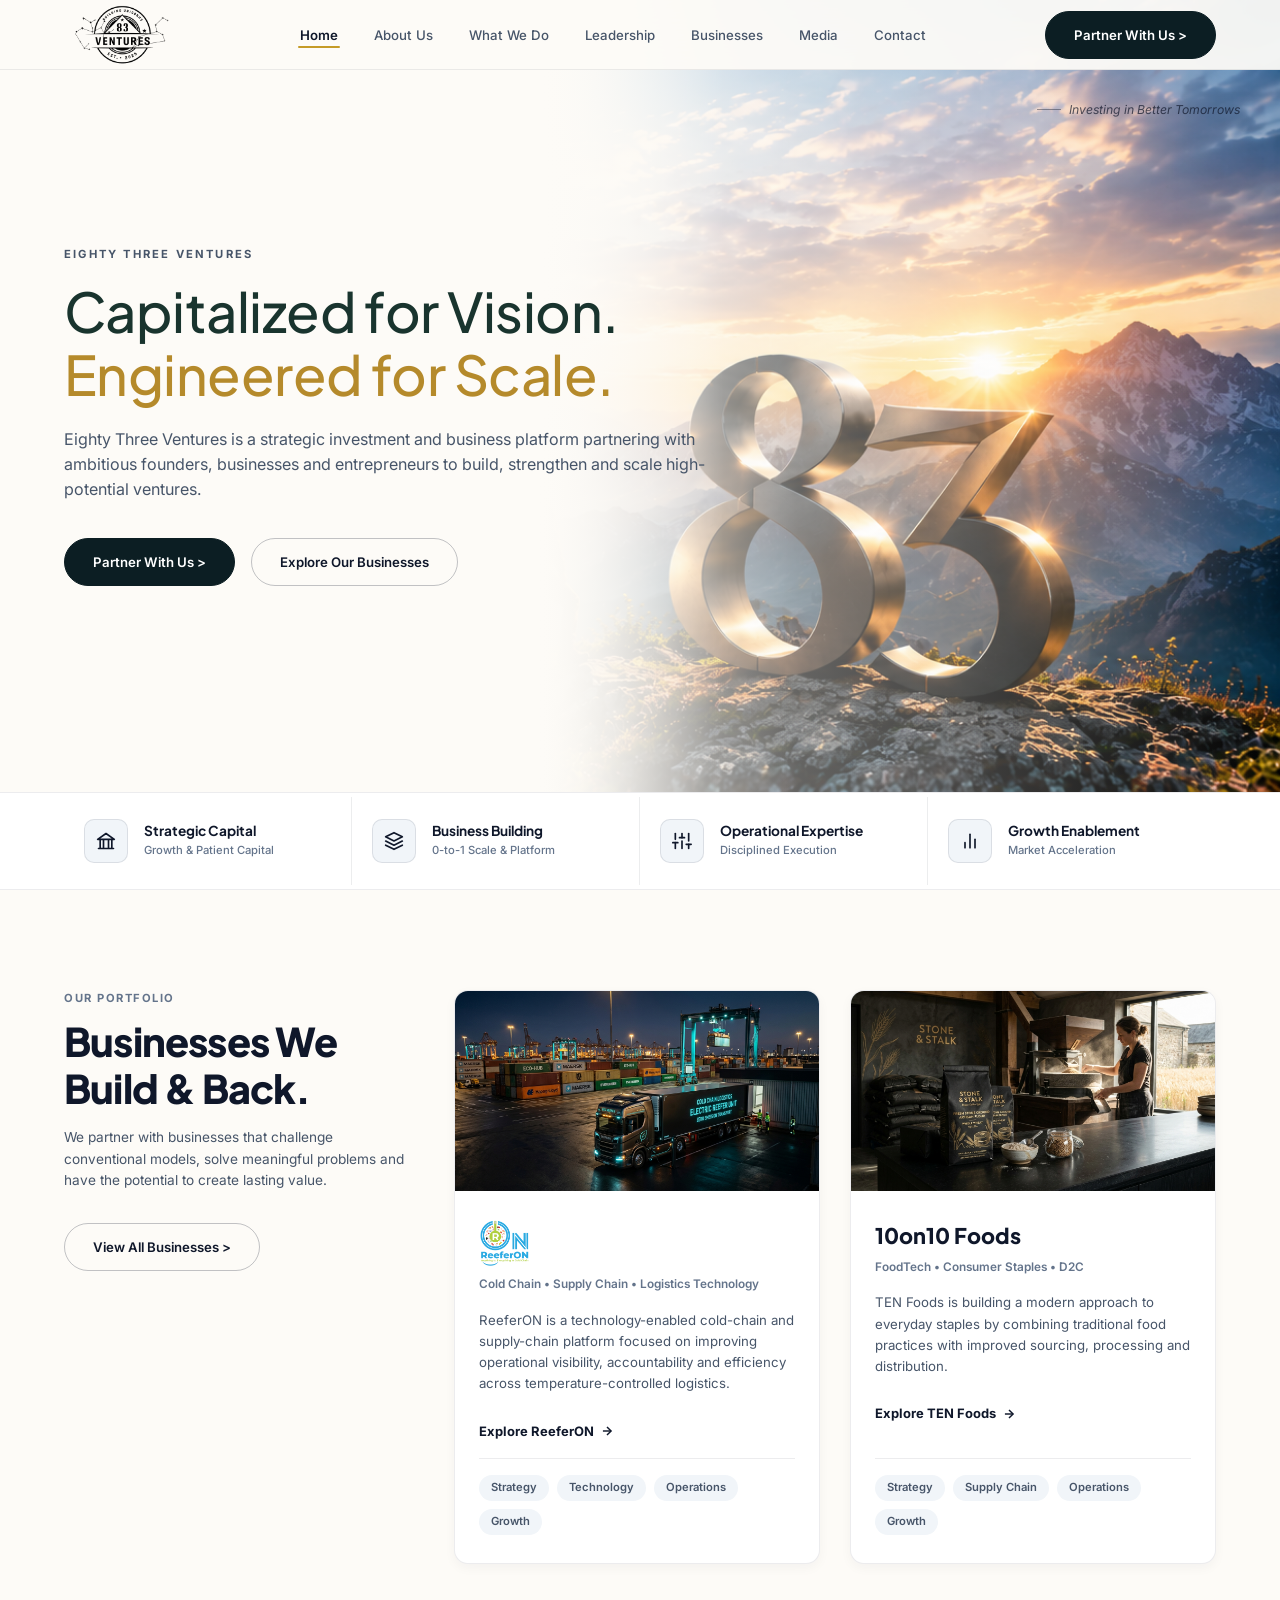
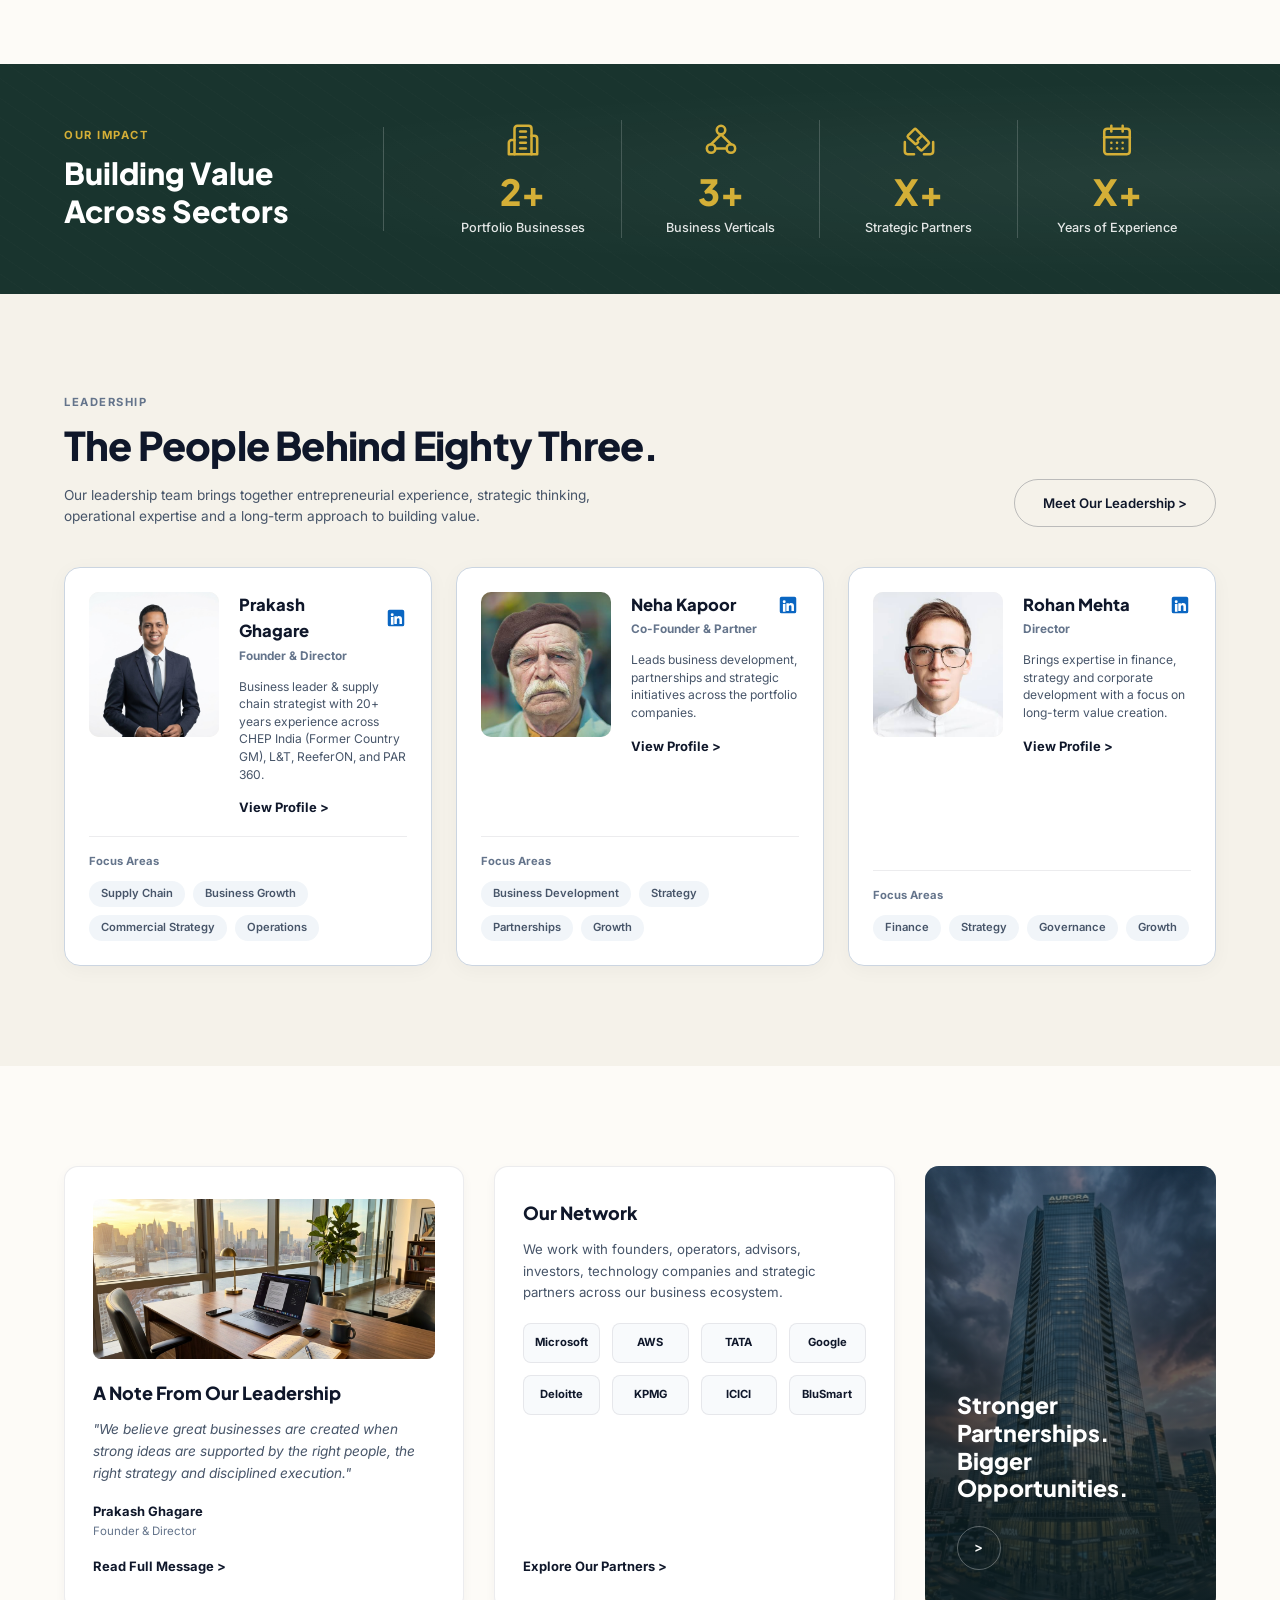
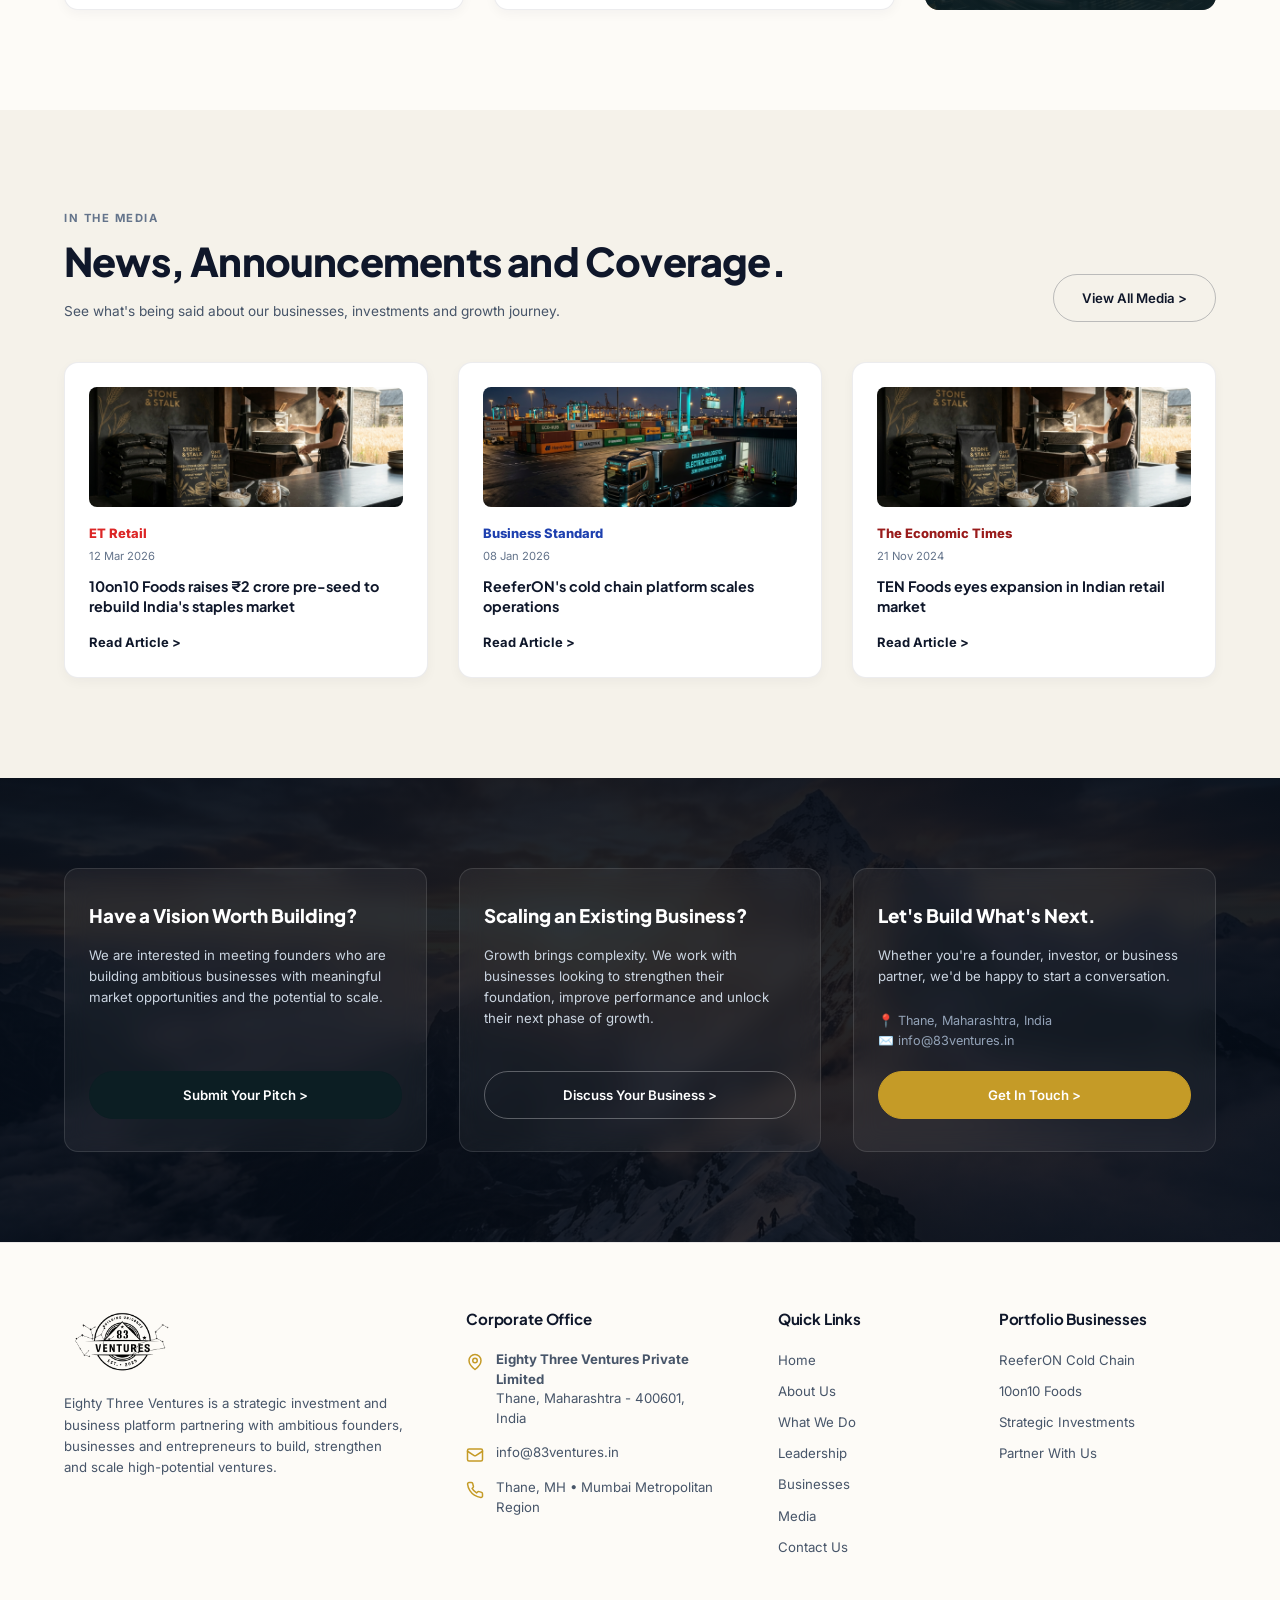
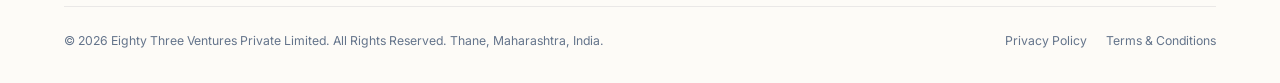
==== commit 7b151801: "Implement full-width right edge hero image layer with smooth gradient mask and 100% zoom responsiven" ====
--- a/index.html
+++ b/index.html
@@ -52,33 +52,33 @@
   <div class="nav-overlay" id="navOverlay"></div>
 
   <main>
-    <!-- Hero Section (Using hero img2.png) -->
+    <!-- Hero Section (Using hero img2.png full width) -->
     <section class="hero" id="home">
       <div class="hero-top-right-note">Investing in Better Tomorrows</div>
 
-      <div class="container">
-        <div class="hero-grid">
-          <div class="hero-content-wrapper">
-            <div class="hero-top-tag">EIGHTY THREE VENTURES</div>
-            <h1 class="hero-headline">Capitalized for Vision. <br><span class="accent-gold">Engineered for Scale.</span>
-            </h1>
-            <p class="hero-subheadline">
-              Eighty Three Ventures is a strategic investment and business platform partnering with ambitious founders,
-              businesses and entrepreneurs to build, strengthen and scale high-potential ventures.
-            </p>
-
-            <div class="hero-cta-group">
-              <a href="#contact" class="btn btn-navy" id="heroPartnerBtn">
-                <span class="btn-text" data-text="Partner With Us >"><span>Partner With Us &gt;</span></span>
-              </a>
-              <a href="#portfolio" class="btn btn-outline-dark" id="heroExploreBtn">
-                <span class="btn-text" data-text="Explore Our Businesses"><span>Explore Our Businesses</span></span>
-              </a>
-            </div>
-          </div>
-
-          <div class="hero-media-wrapper">
-            <img src="assets/hero img2.png" alt="Eighty Three Ventures Strategic Platform" class="hero-img">
+      <!-- Full Width Right Image Layer -->
+      <div class="hero-full-bg-wrap">
+        <img src="assets/hero img2.png" alt="Eighty Three Ventures Strategic Platform" class="hero-full-img">
+        <div class="hero-bg-overlay"></div>
+      </div>
+
+      <div class="container">
+        <div class="hero-content-wrapper">
+          <div class="hero-top-tag">EIGHTY THREE VENTURES</div>
+          <h1 class="hero-headline">Capitalized for Vision. <br><span class="accent-gold">Engineered for Scale.</span>
+          </h1>
+          <p class="hero-subheadline">
+            Eighty Three Ventures is a strategic investment and business platform partnering with ambitious founders,
+            businesses and entrepreneurs to build, strengthen and scale high-potential ventures.
+          </p>
+
+          <div class="hero-cta-group">
+            <a href="#contact" class="btn btn-navy" id="heroPartnerBtn">
+              <span class="btn-text" data-text="Partner With Us >"><span>Partner With Us &gt;</span></span>
+            </a>
+            <a href="#portfolio" class="btn btn-outline-dark" id="heroExploreBtn">
+              <span class="btn-text" data-text="Explore Our Businesses"><span>Explore Our Businesses</span></span>
+            </a>
           </div>
         </div>
       </div>
--- a/css/styles.css
+++ b/css/styles.css
@@ -323,9 +323,9 @@
 /* Hero Section (Using hero img2.png) */
 .hero {
   position: relative;
-  min-height: 84vh;
-  padding-top: calc(var(--nav-height) + 30px);
-  padding-bottom: 60px;
+  min-height: 88vh;
+  padding-top: calc(var(--nav-height) + 40px);
+  padding-bottom: 70px;
   display: flex;
   align-items: center;
   background-color: var(--bg-light-main);
@@ -333,37 +333,38 @@
   overflow: hidden;
 }
 
-.hero-grid {
-  display: grid;
-  grid-template-columns: 1.15fr 0.85fr;
-  gap: 40px;
-  align-items: center;
+/* Full-Width Right Background Image Layer */
+.hero-full-bg-wrap {
+  position: absolute;
+  top: 0;
+  right: 0;
+  width: 58%;
+  height: 100%;
+  z-index: 1;
+  pointer-events: none;
+}
+
+.hero-full-img {
   width: 100%;
+  height: 100%;
+  object-fit: cover;
+  object-position: right center;
+  display: block;
+  mask-image: linear-gradient(to right, transparent 0%, #000 25%);
+  -webkit-mask-image: linear-gradient(to right, transparent 0%, #000 25%);
+}
+
+.hero-bg-overlay {
+  position: absolute;
+  inset: 0;
+  background: linear-gradient(to right, #FDFBF7 0%, rgba(253, 251, 247, 0.4) 35%, transparent 100%);
+  pointer-events: none;
 }
 
 .hero-content-wrapper {
   position: relative;
-  z-index: 2;
-  max-width: 720px;
-}
-
-.hero-media-wrapper {
-  position: relative;
-  z-index: 2;
-  display: flex;
-  justify-content: flex-end;
-  align-items: center;
-  width: 100%;
-}
-
-.hero-img {
-  width: 100%;
-  max-width: 580px;
-  height: auto;
-  max-height: 520px;
-  object-fit: contain;
-  filter: drop-shadow(0 16px 36px rgba(15, 23, 42, 0.08));
-  transition: transform 0.3s ease;
+  z-index: 5;
+  max-width: 660px;
 }
 
 .hero-top-tag {
@@ -1382,18 +1383,9 @@
     background-color: var(--bg-light-main);
   }
 
-  .hero-grid {
-    grid-template-columns: 1fr;
-    gap: 32px;
-  }
-
-  .hero-media-wrapper {
-    justify-content: center;
-  }
-
-  .hero-img {
-    max-width: 440px;
-    max-height: 360px;
+  .hero-full-bg-wrap {
+    width: 100%;
+    opacity: 0.25;
   }
 
   .hero-top-right-note {
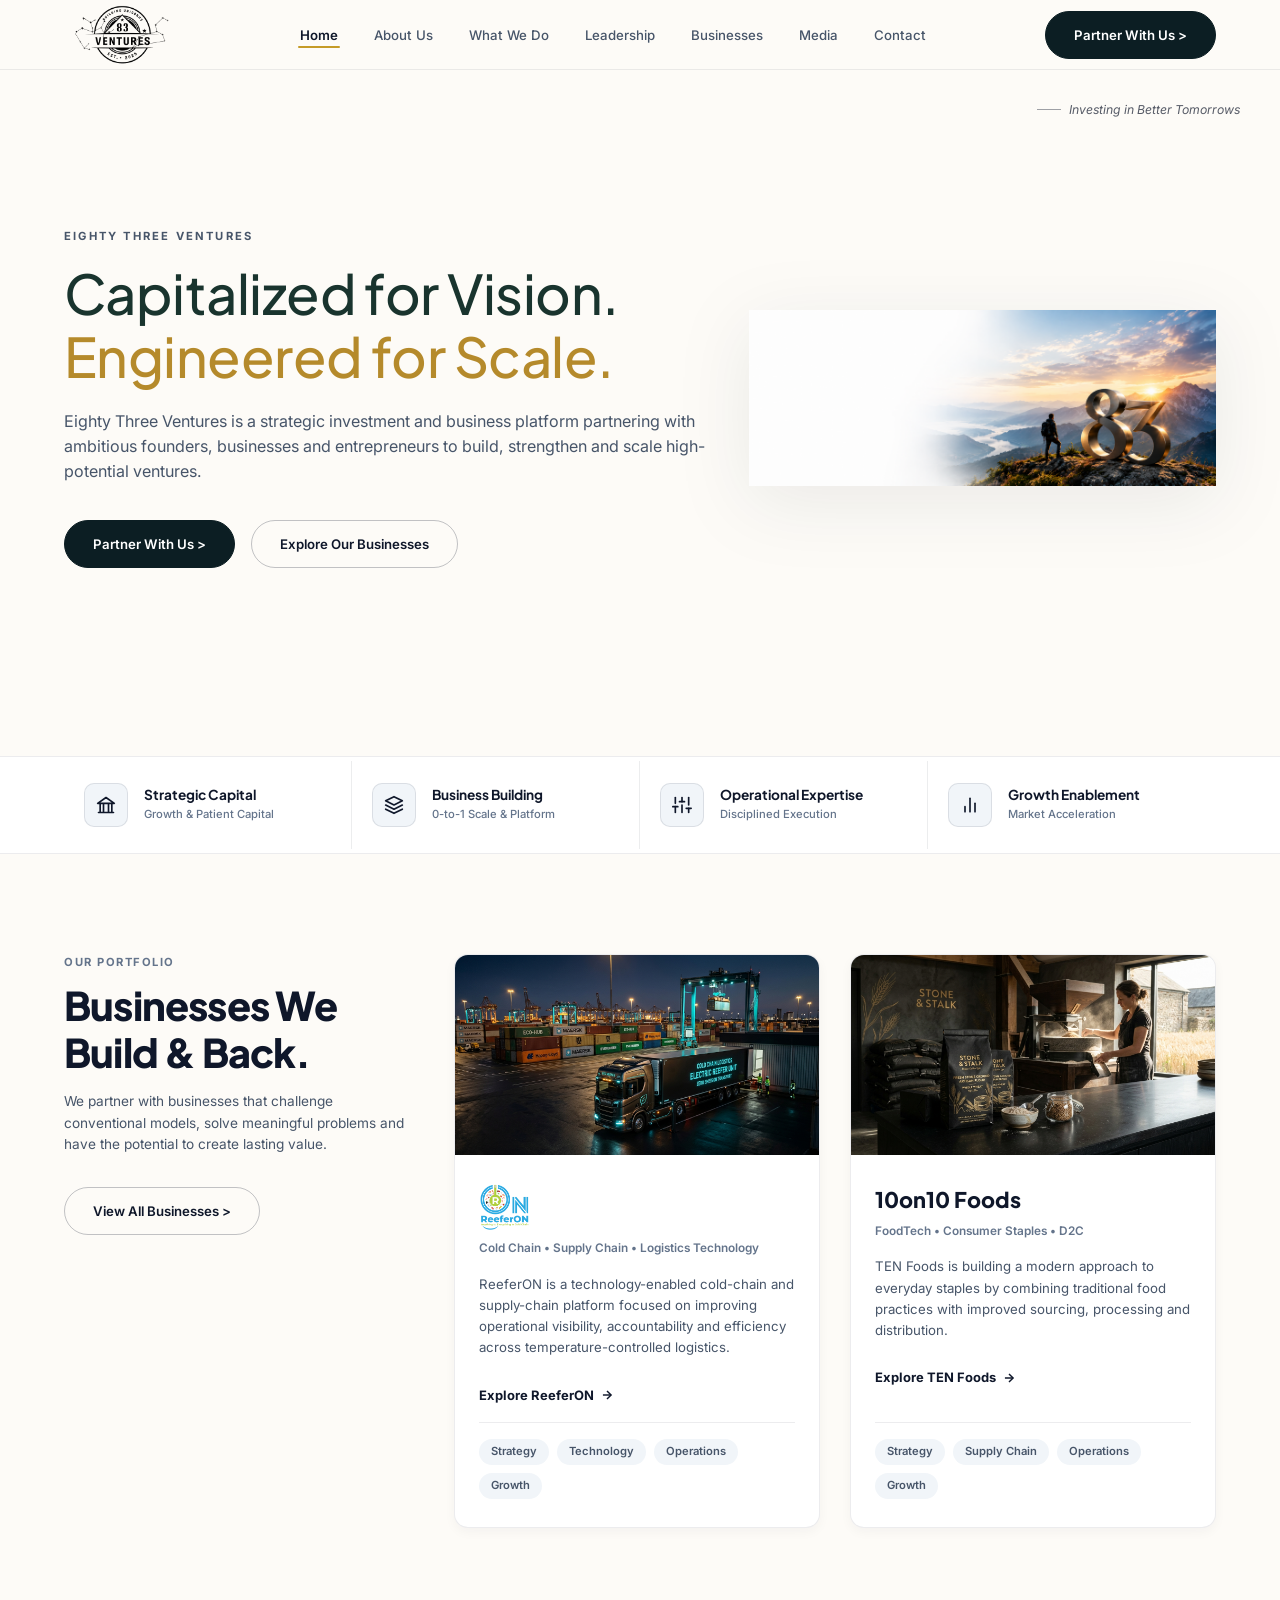
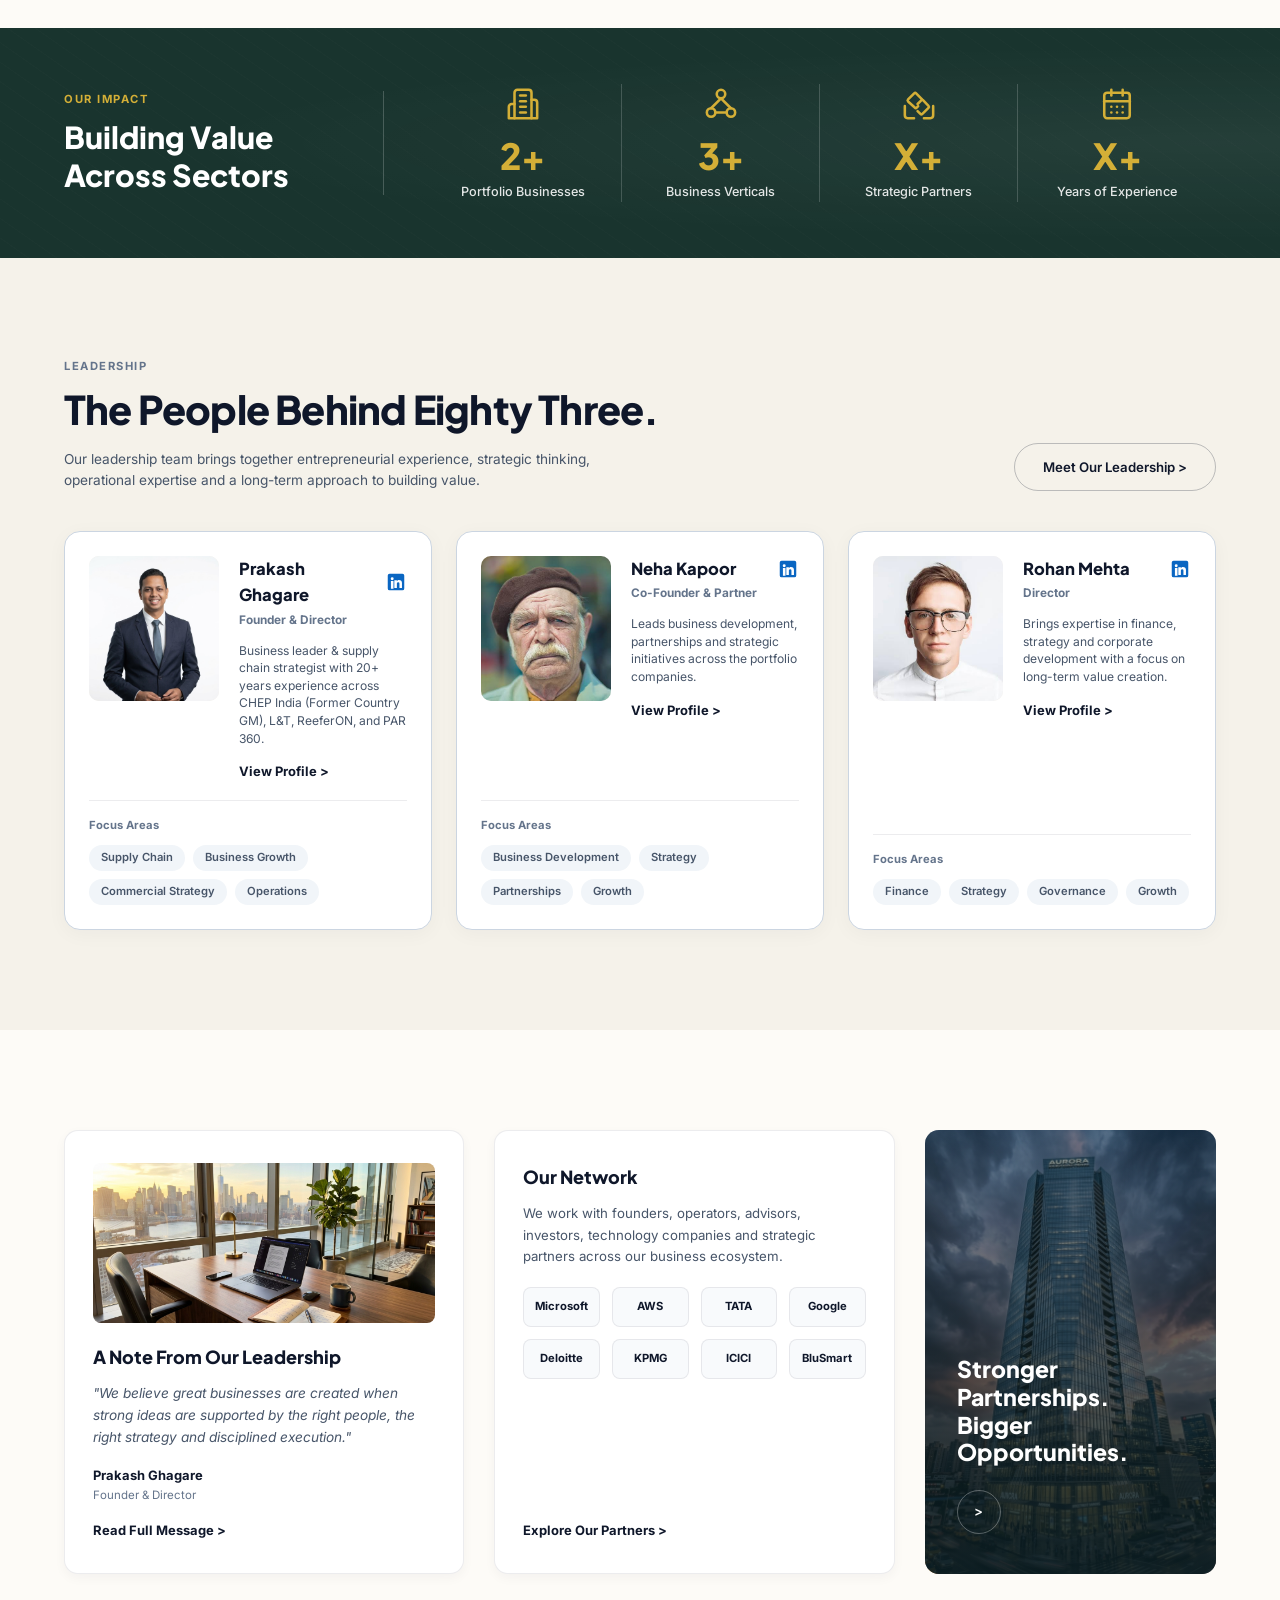
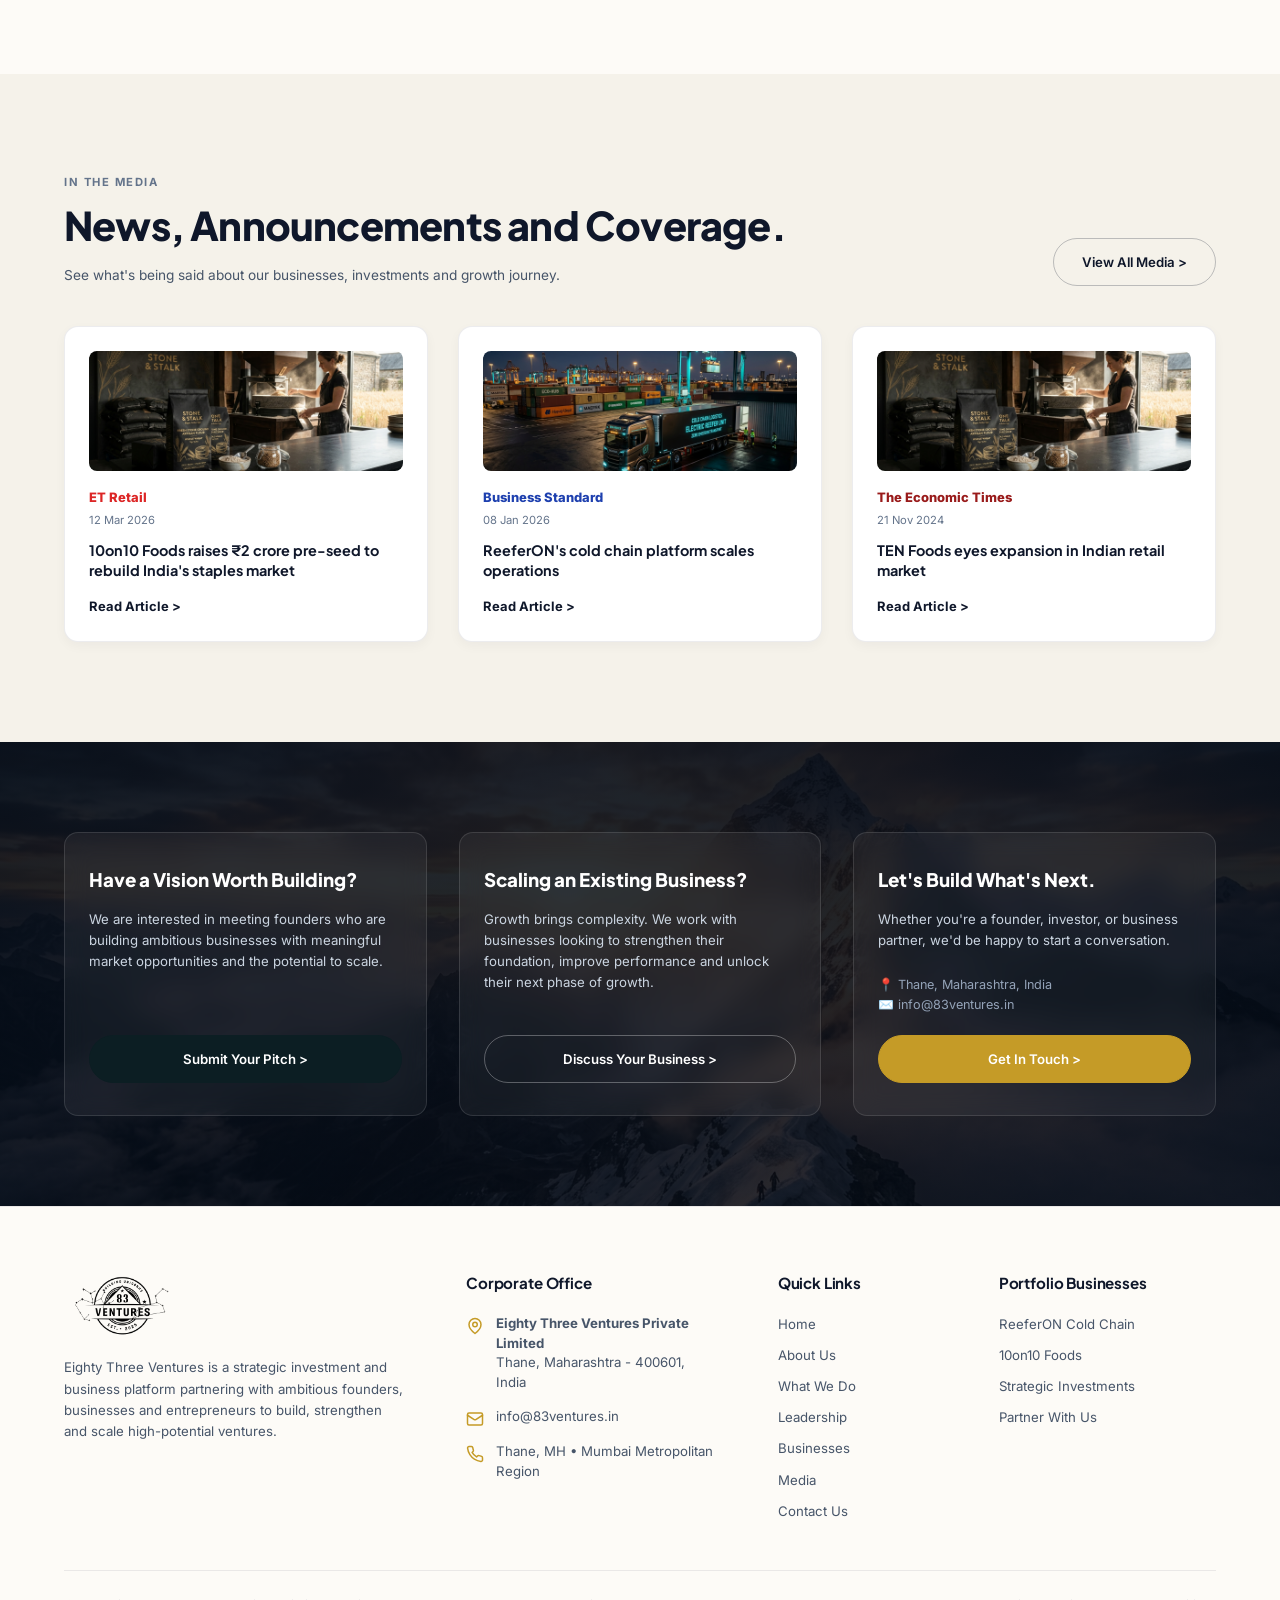
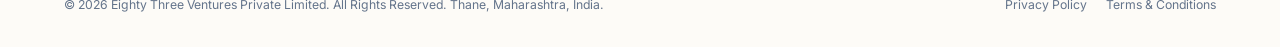
==== commit 5032a6e8: "Bind hero image and content inside flex container grid so they scale in lock-step ratio during brows" ====
--- a/index.html
+++ b/index.html
@@ -52,33 +52,33 @@
   <div class="nav-overlay" id="navOverlay"></div>
 
   <main>
-    <!-- Hero Section (Using hero img2.png full width) -->
+    <!-- Hero Section (Lock-step Responsive Scaling) -->
     <section class="hero" id="home">
       <div class="hero-top-right-note">Investing in Better Tomorrows</div>
 
-      <!-- Full Width Right Image Layer -->
-      <div class="hero-full-bg-wrap">
-        <img src="assets/hero img2.png" alt="Eighty Three Ventures Strategic Platform" class="hero-full-img">
-        <div class="hero-bg-overlay"></div>
-      </div>
-
-      <div class="container">
-        <div class="hero-content-wrapper">
-          <div class="hero-top-tag">EIGHTY THREE VENTURES</div>
-          <h1 class="hero-headline">Capitalized for Vision. <br><span class="accent-gold">Engineered for Scale.</span>
-          </h1>
-          <p class="hero-subheadline">
-            Eighty Three Ventures is a strategic investment and business platform partnering with ambitious founders,
-            businesses and entrepreneurs to build, strengthen and scale high-potential ventures.
-          </p>
-
-          <div class="hero-cta-group">
-            <a href="#contact" class="btn btn-navy" id="heroPartnerBtn">
-              <span class="btn-text" data-text="Partner With Us >"><span>Partner With Us &gt;</span></span>
-            </a>
-            <a href="#portfolio" class="btn btn-outline-dark" id="heroExploreBtn">
-              <span class="btn-text" data-text="Explore Our Businesses"><span>Explore Our Businesses</span></span>
-            </a>
+      <div class="container">
+        <div class="hero-grid">
+          <div class="hero-content-wrapper">
+            <div class="hero-top-tag">EIGHTY THREE VENTURES</div>
+            <h1 class="hero-headline">Capitalized for Vision. <br><span class="accent-gold">Engineered for Scale.</span>
+            </h1>
+            <p class="hero-subheadline">
+              Eighty Three Ventures is a strategic investment and business platform partnering with ambitious founders,
+              businesses and entrepreneurs to build, strengthen and scale high-potential ventures.
+            </p>
+
+            <div class="hero-cta-group">
+              <a href="#contact" class="btn btn-navy" id="heroPartnerBtn">
+                <span class="btn-text" data-text="Partner With Us >"><span>Partner With Us &gt;</span></span>
+              </a>
+              <a href="#portfolio" class="btn btn-outline-dark" id="heroExploreBtn">
+                <span class="btn-text" data-text="Explore Our Businesses"><span>Explore Our Businesses</span></span>
+              </a>
+            </div>
+          </div>
+
+          <div class="hero-media-wrapper">
+            <img src="assets/hero img2.png" alt="Eighty Three Ventures Strategic Platform" class="hero-img">
           </div>
         </div>
       </div>
--- a/css/styles.css
+++ b/css/styles.css
@@ -323,9 +323,9 @@
 /* Hero Section (Using hero img2.png) */
 .hero {
   position: relative;
-  min-height: 88vh;
-  padding-top: calc(var(--nav-height) + 40px);
-  padding-bottom: 70px;
+  min-height: 84vh;
+  padding-top: calc(var(--nav-height) + 30px);
+  padding-bottom: 60px;
   display: flex;
   align-items: center;
   background-color: var(--bg-light-main);
@@ -333,38 +333,36 @@
   overflow: hidden;
 }
 
-/* Full-Width Right Background Image Layer */
-.hero-full-bg-wrap {
-  position: absolute;
-  top: 0;
-  right: 0;
-  width: 58%;
-  height: 100%;
-  z-index: 1;
-  pointer-events: none;
-}
-
-.hero-full-img {
+.hero-grid {
+  display: flex;
+  align-items: center;
+  justify-content: space-between;
+  gap: 40px;
   width: 100%;
-  height: 100%;
-  object-fit: cover;
-  object-position: right center;
+}
+
+.hero-content-wrapper {
+  flex: 1 1 58%;
+  max-width: 680px;
+  position: relative;
+  z-index: 2;
+}
+
+.hero-media-wrapper {
+  flex: 1 1 42%;
+  display: flex;
+  justify-content: flex-end;
+  align-items: center;
+  position: relative;
+  z-index: 2;
+}
+
+.hero-img {
+  width: 100%;
+  height: auto;
+  object-fit: contain;
   display: block;
-  mask-image: linear-gradient(to right, transparent 0%, #000 25%);
-  -webkit-mask-image: linear-gradient(to right, transparent 0%, #000 25%);
-}
-
-.hero-bg-overlay {
-  position: absolute;
-  inset: 0;
-  background: linear-gradient(to right, #FDFBF7 0%, rgba(253, 251, 247, 0.4) 35%, transparent 100%);
-  pointer-events: none;
-}
-
-.hero-content-wrapper {
-  position: relative;
-  z-index: 5;
-  max-width: 660px;
+  filter: drop-shadow(0 16px 36px rgba(15, 23, 42, 0.08));
 }
 
 .hero-top-tag {
@@ -1383,9 +1381,18 @@
     background-color: var(--bg-light-main);
   }
 
-  .hero-full-bg-wrap {
+  .hero-grid {
+    flex-direction: column;
+    gap: 32px;
+  }
+
+  .hero-media-wrapper {
+    justify-content: center;
     width: 100%;
-    opacity: 0.25;
+  }
+
+  .hero-img {
+    max-width: 440px;
   }
 
   .hero-top-right-note {
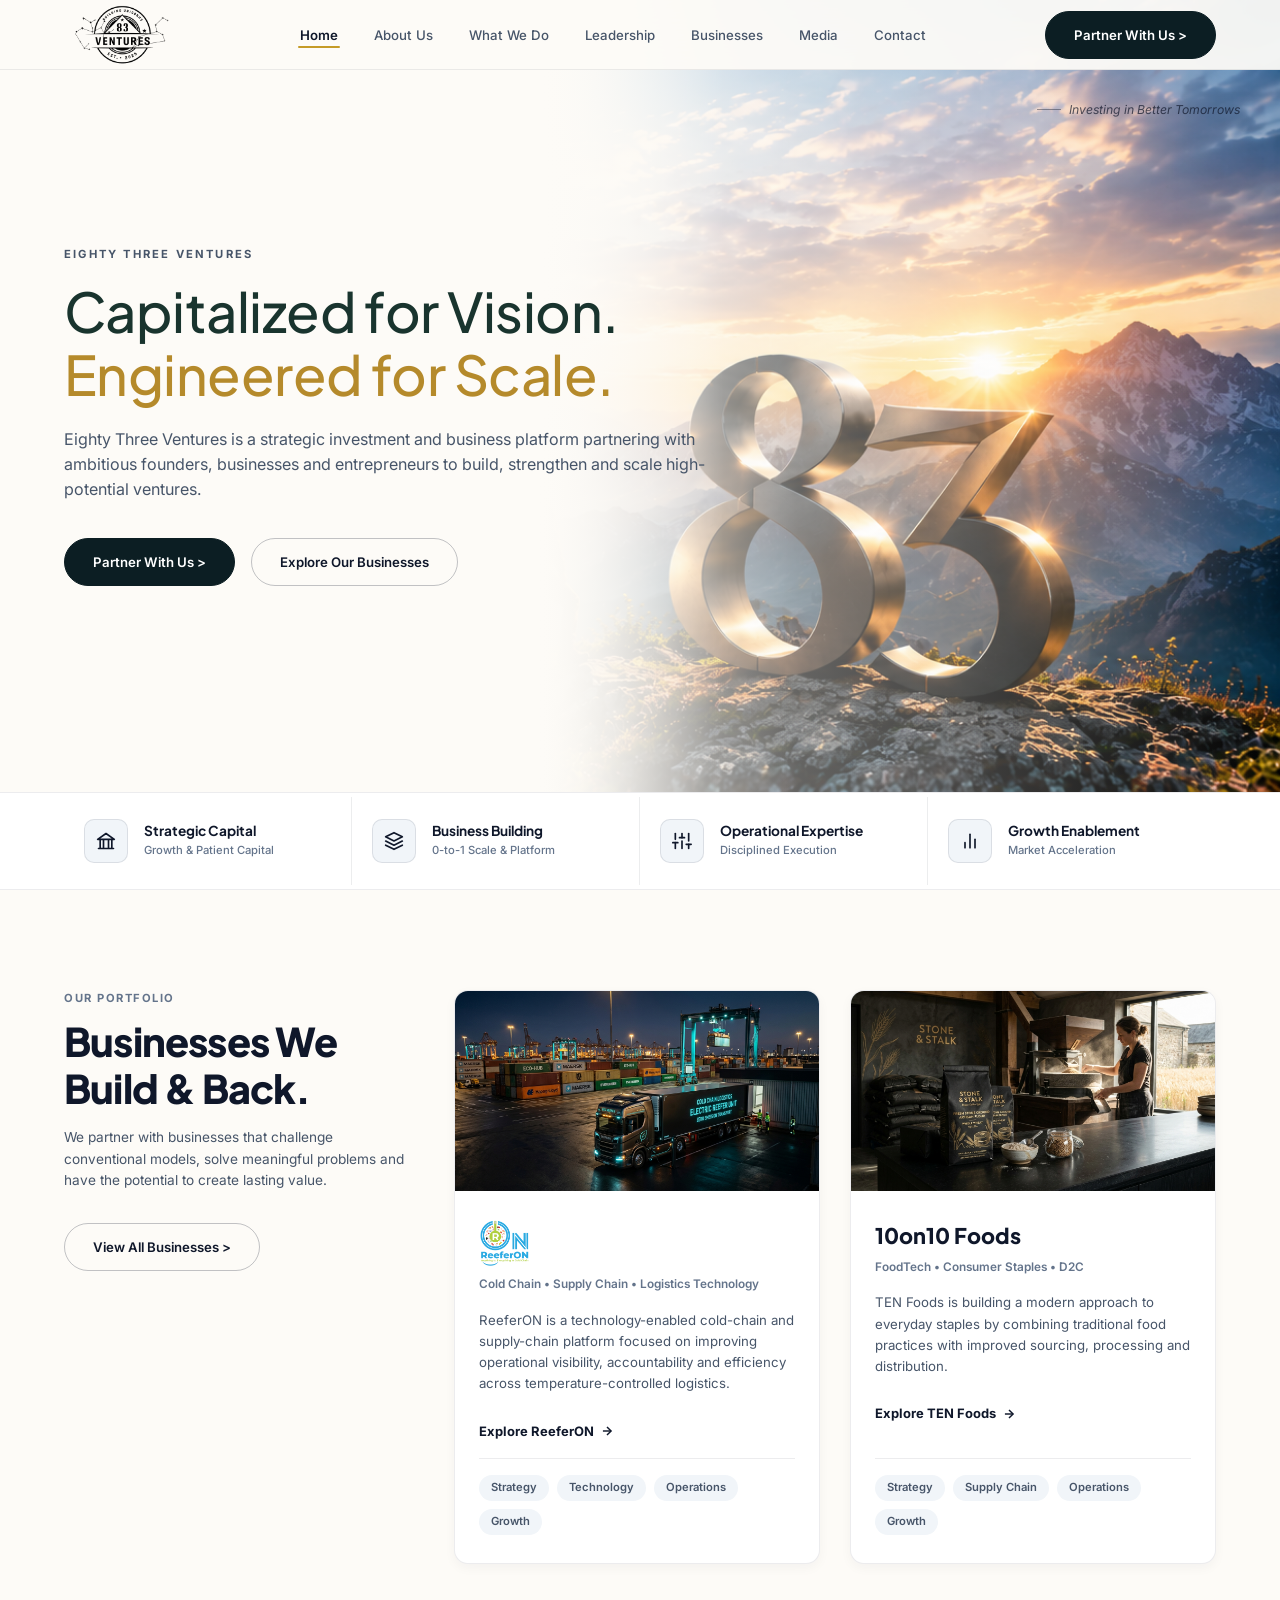
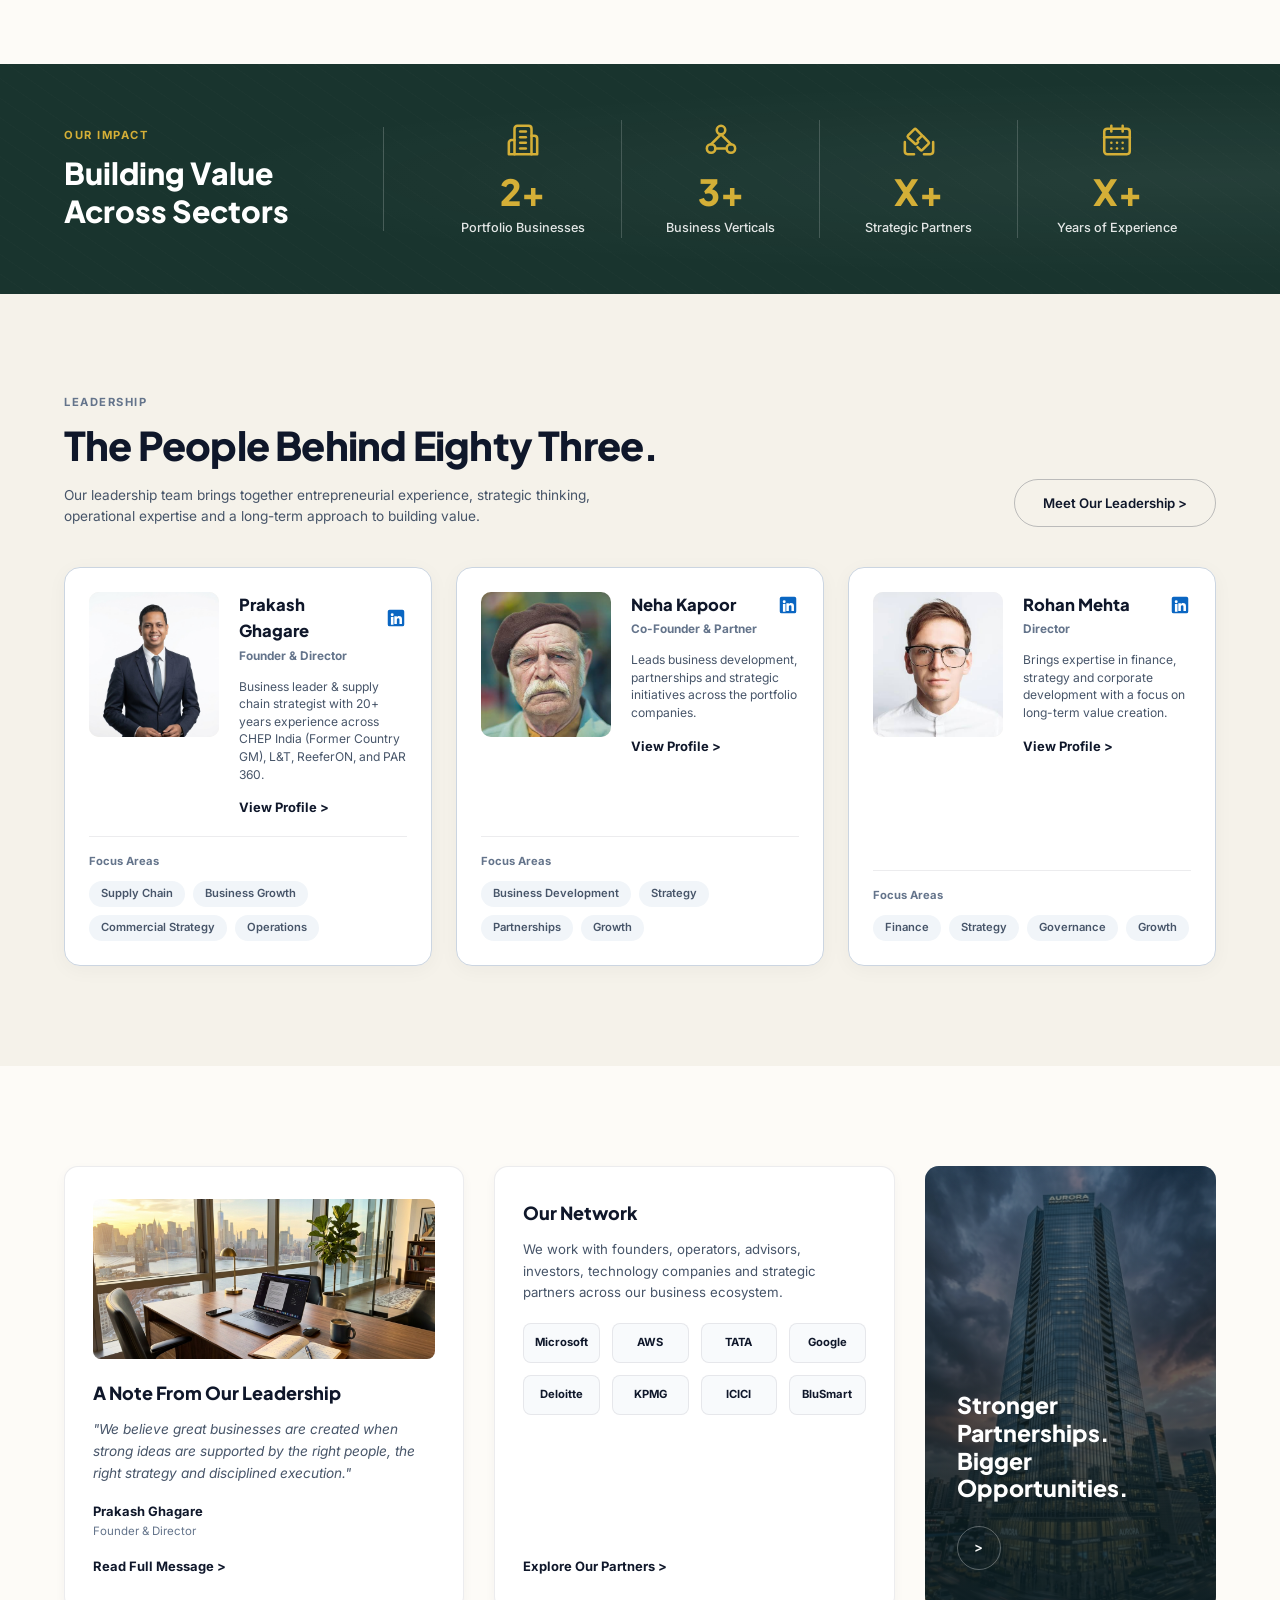
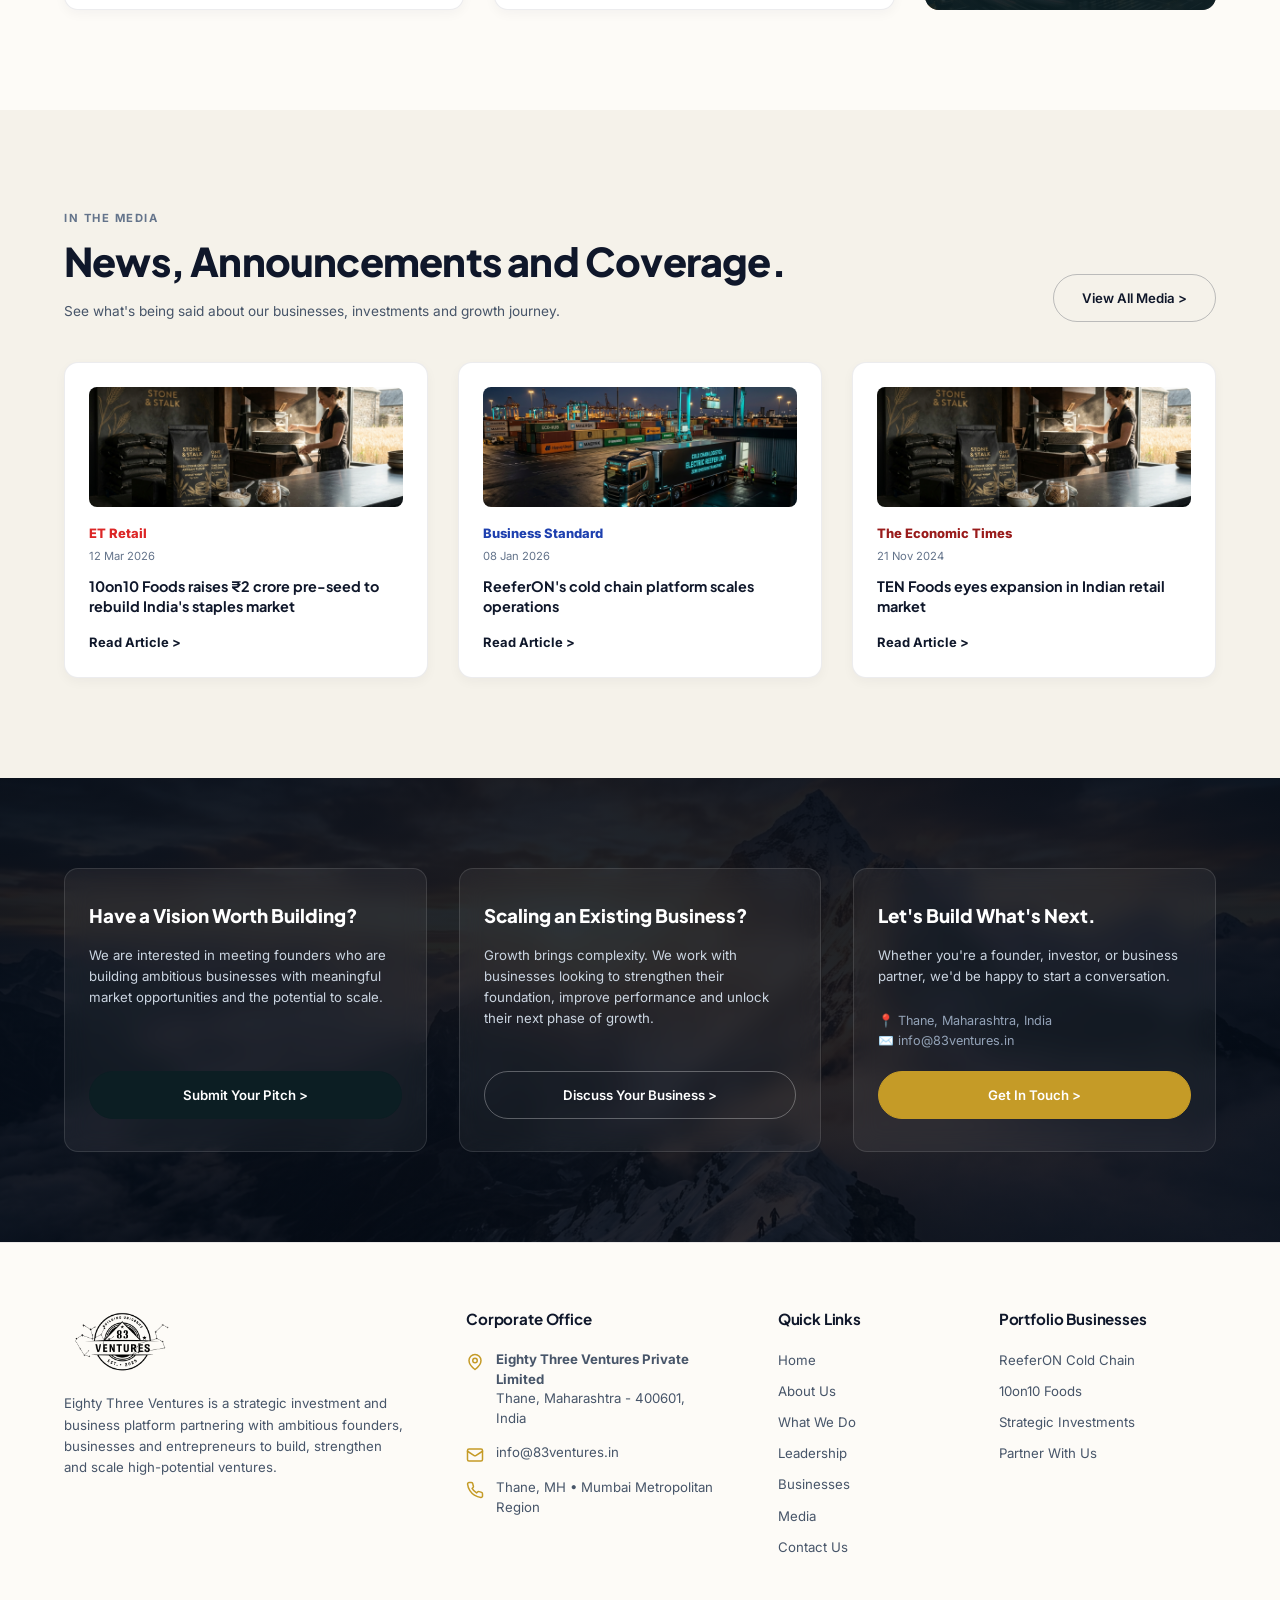
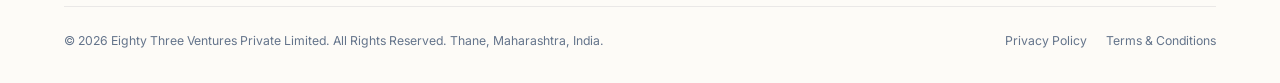
==== commit e1c9d2ab: "Revert "Bind hero image and content inside flex container grid so they scale in lock-step ratio duri" ====
--- a/index.html
+++ b/index.html
@@ -52,33 +52,33 @@
   <div class="nav-overlay" id="navOverlay"></div>
 
   <main>
-    <!-- Hero Section (Lock-step Responsive Scaling) -->
+    <!-- Hero Section (Using hero img2.png full width) -->
     <section class="hero" id="home">
       <div class="hero-top-right-note">Investing in Better Tomorrows</div>
 
-      <div class="container">
-        <div class="hero-grid">
-          <div class="hero-content-wrapper">
-            <div class="hero-top-tag">EIGHTY THREE VENTURES</div>
-            <h1 class="hero-headline">Capitalized for Vision. <br><span class="accent-gold">Engineered for Scale.</span>
-            </h1>
-            <p class="hero-subheadline">
-              Eighty Three Ventures is a strategic investment and business platform partnering with ambitious founders,
-              businesses and entrepreneurs to build, strengthen and scale high-potential ventures.
-            </p>
-
-            <div class="hero-cta-group">
-              <a href="#contact" class="btn btn-navy" id="heroPartnerBtn">
-                <span class="btn-text" data-text="Partner With Us >"><span>Partner With Us &gt;</span></span>
-              </a>
-              <a href="#portfolio" class="btn btn-outline-dark" id="heroExploreBtn">
-                <span class="btn-text" data-text="Explore Our Businesses"><span>Explore Our Businesses</span></span>
-              </a>
-            </div>
-          </div>
-
-          <div class="hero-media-wrapper">
-            <img src="assets/hero img2.png" alt="Eighty Three Ventures Strategic Platform" class="hero-img">
+      <!-- Full Width Right Image Layer -->
+      <div class="hero-full-bg-wrap">
+        <img src="assets/hero img2.png" alt="Eighty Three Ventures Strategic Platform" class="hero-full-img">
+        <div class="hero-bg-overlay"></div>
+      </div>
+
+      <div class="container">
+        <div class="hero-content-wrapper">
+          <div class="hero-top-tag">EIGHTY THREE VENTURES</div>
+          <h1 class="hero-headline">Capitalized for Vision. <br><span class="accent-gold">Engineered for Scale.</span>
+          </h1>
+          <p class="hero-subheadline">
+            Eighty Three Ventures is a strategic investment and business platform partnering with ambitious founders,
+            businesses and entrepreneurs to build, strengthen and scale high-potential ventures.
+          </p>
+
+          <div class="hero-cta-group">
+            <a href="#contact" class="btn btn-navy" id="heroPartnerBtn">
+              <span class="btn-text" data-text="Partner With Us >"><span>Partner With Us &gt;</span></span>
+            </a>
+            <a href="#portfolio" class="btn btn-outline-dark" id="heroExploreBtn">
+              <span class="btn-text" data-text="Explore Our Businesses"><span>Explore Our Businesses</span></span>
+            </a>
           </div>
         </div>
       </div>
--- a/css/styles.css
+++ b/css/styles.css
@@ -323,9 +323,9 @@
 /* Hero Section (Using hero img2.png) */
 .hero {
   position: relative;
-  min-height: 84vh;
-  padding-top: calc(var(--nav-height) + 30px);
-  padding-bottom: 60px;
+  min-height: 88vh;
+  padding-top: calc(var(--nav-height) + 40px);
+  padding-bottom: 70px;
   display: flex;
   align-items: center;
   background-color: var(--bg-light-main);
@@ -333,36 +333,38 @@
   overflow: hidden;
 }
 
-.hero-grid {
-  display: flex;
-  align-items: center;
-  justify-content: space-between;
-  gap: 40px;
+/* Full-Width Right Background Image Layer */
+.hero-full-bg-wrap {
+  position: absolute;
+  top: 0;
+  right: 0;
+  width: 58%;
+  height: 100%;
+  z-index: 1;
+  pointer-events: none;
+}
+
+.hero-full-img {
   width: 100%;
+  height: 100%;
+  object-fit: cover;
+  object-position: right center;
+  display: block;
+  mask-image: linear-gradient(to right, transparent 0%, #000 25%);
+  -webkit-mask-image: linear-gradient(to right, transparent 0%, #000 25%);
+}
+
+.hero-bg-overlay {
+  position: absolute;
+  inset: 0;
+  background: linear-gradient(to right, #FDFBF7 0%, rgba(253, 251, 247, 0.4) 35%, transparent 100%);
+  pointer-events: none;
 }
 
 .hero-content-wrapper {
-  flex: 1 1 58%;
-  max-width: 680px;
   position: relative;
-  z-index: 2;
-}
-
-.hero-media-wrapper {
-  flex: 1 1 42%;
-  display: flex;
-  justify-content: flex-end;
-  align-items: center;
-  position: relative;
-  z-index: 2;
-}
-
-.hero-img {
-  width: 100%;
-  height: auto;
-  object-fit: contain;
-  display: block;
-  filter: drop-shadow(0 16px 36px rgba(15, 23, 42, 0.08));
+  z-index: 5;
+  max-width: 660px;
 }
 
 .hero-top-tag {
@@ -1381,18 +1383,9 @@
     background-color: var(--bg-light-main);
   }
 
-  .hero-grid {
-    flex-direction: column;
-    gap: 32px;
-  }
-
-  .hero-media-wrapper {
-    justify-content: center;
+  .hero-full-bg-wrap {
     width: 100%;
-  }
-
-  .hero-img {
-    max-width: 440px;
+    opacity: 0.25;
   }
 
   .hero-top-right-note {
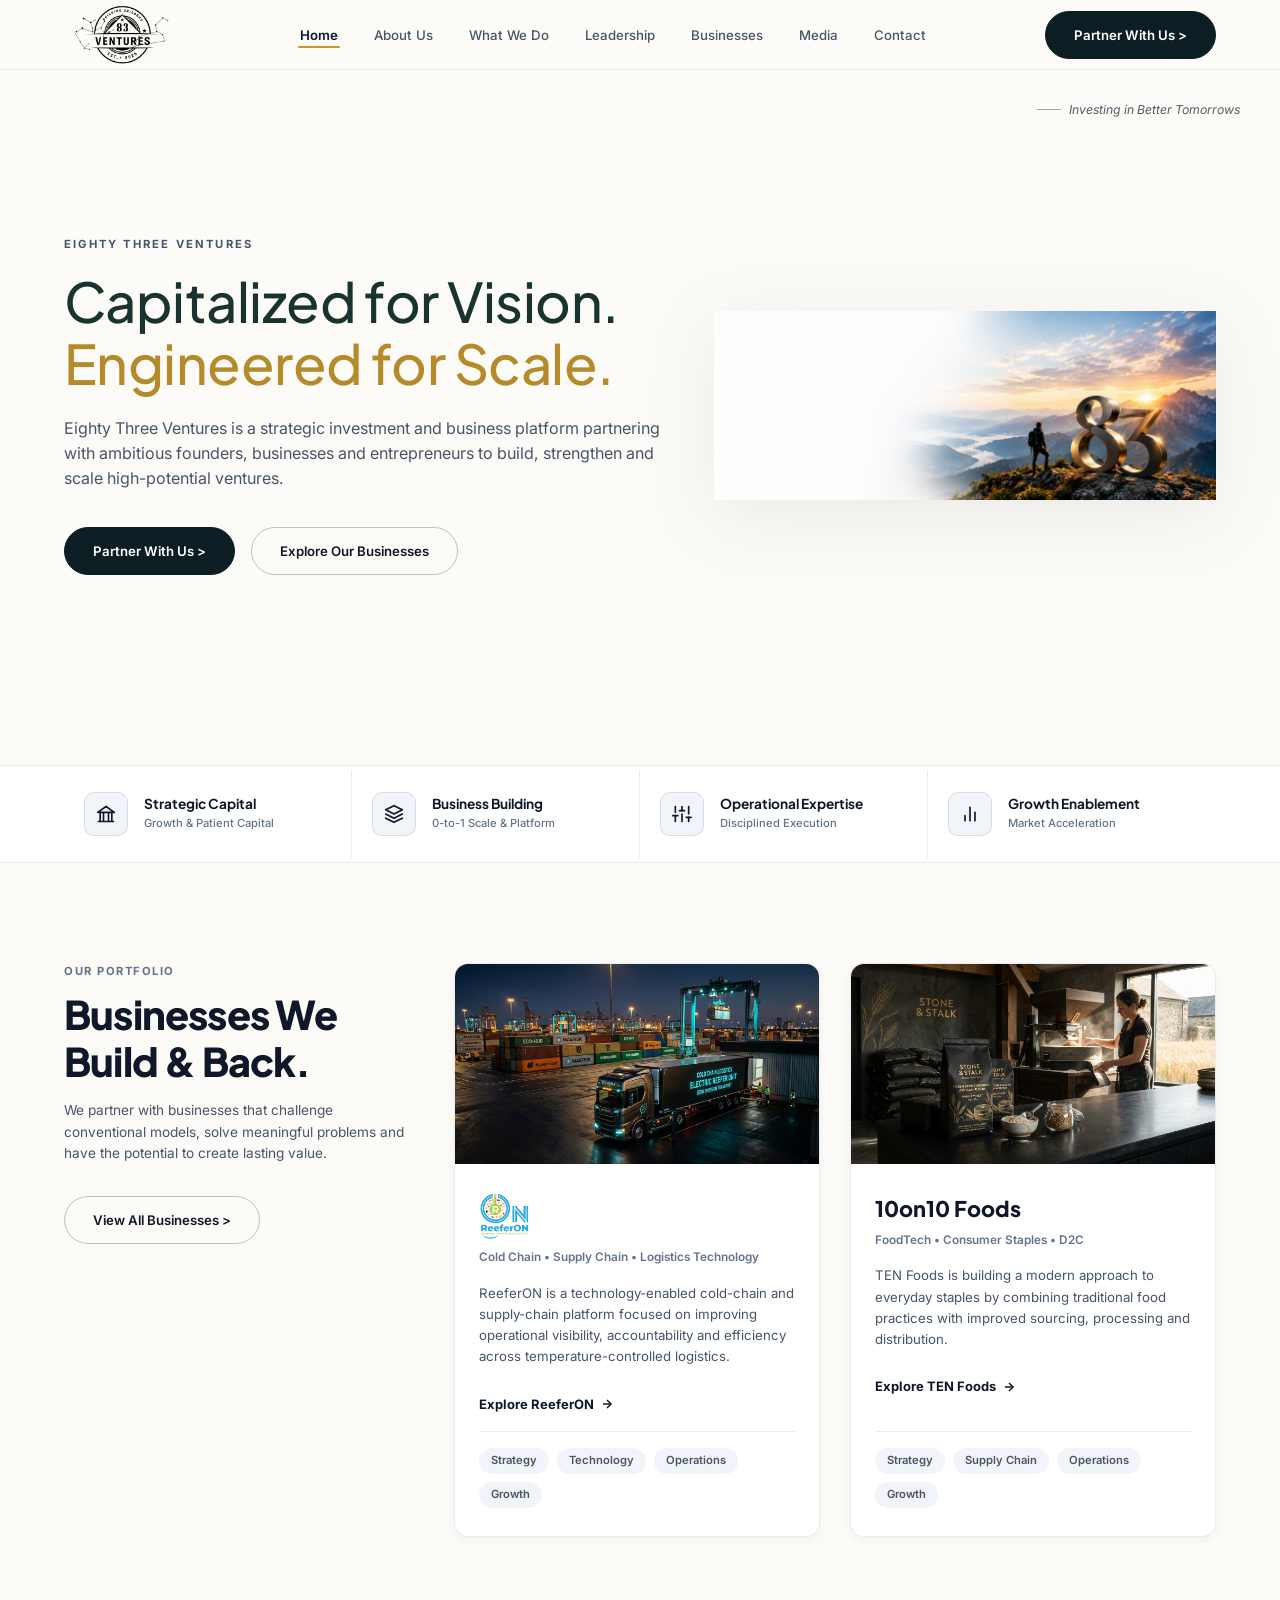
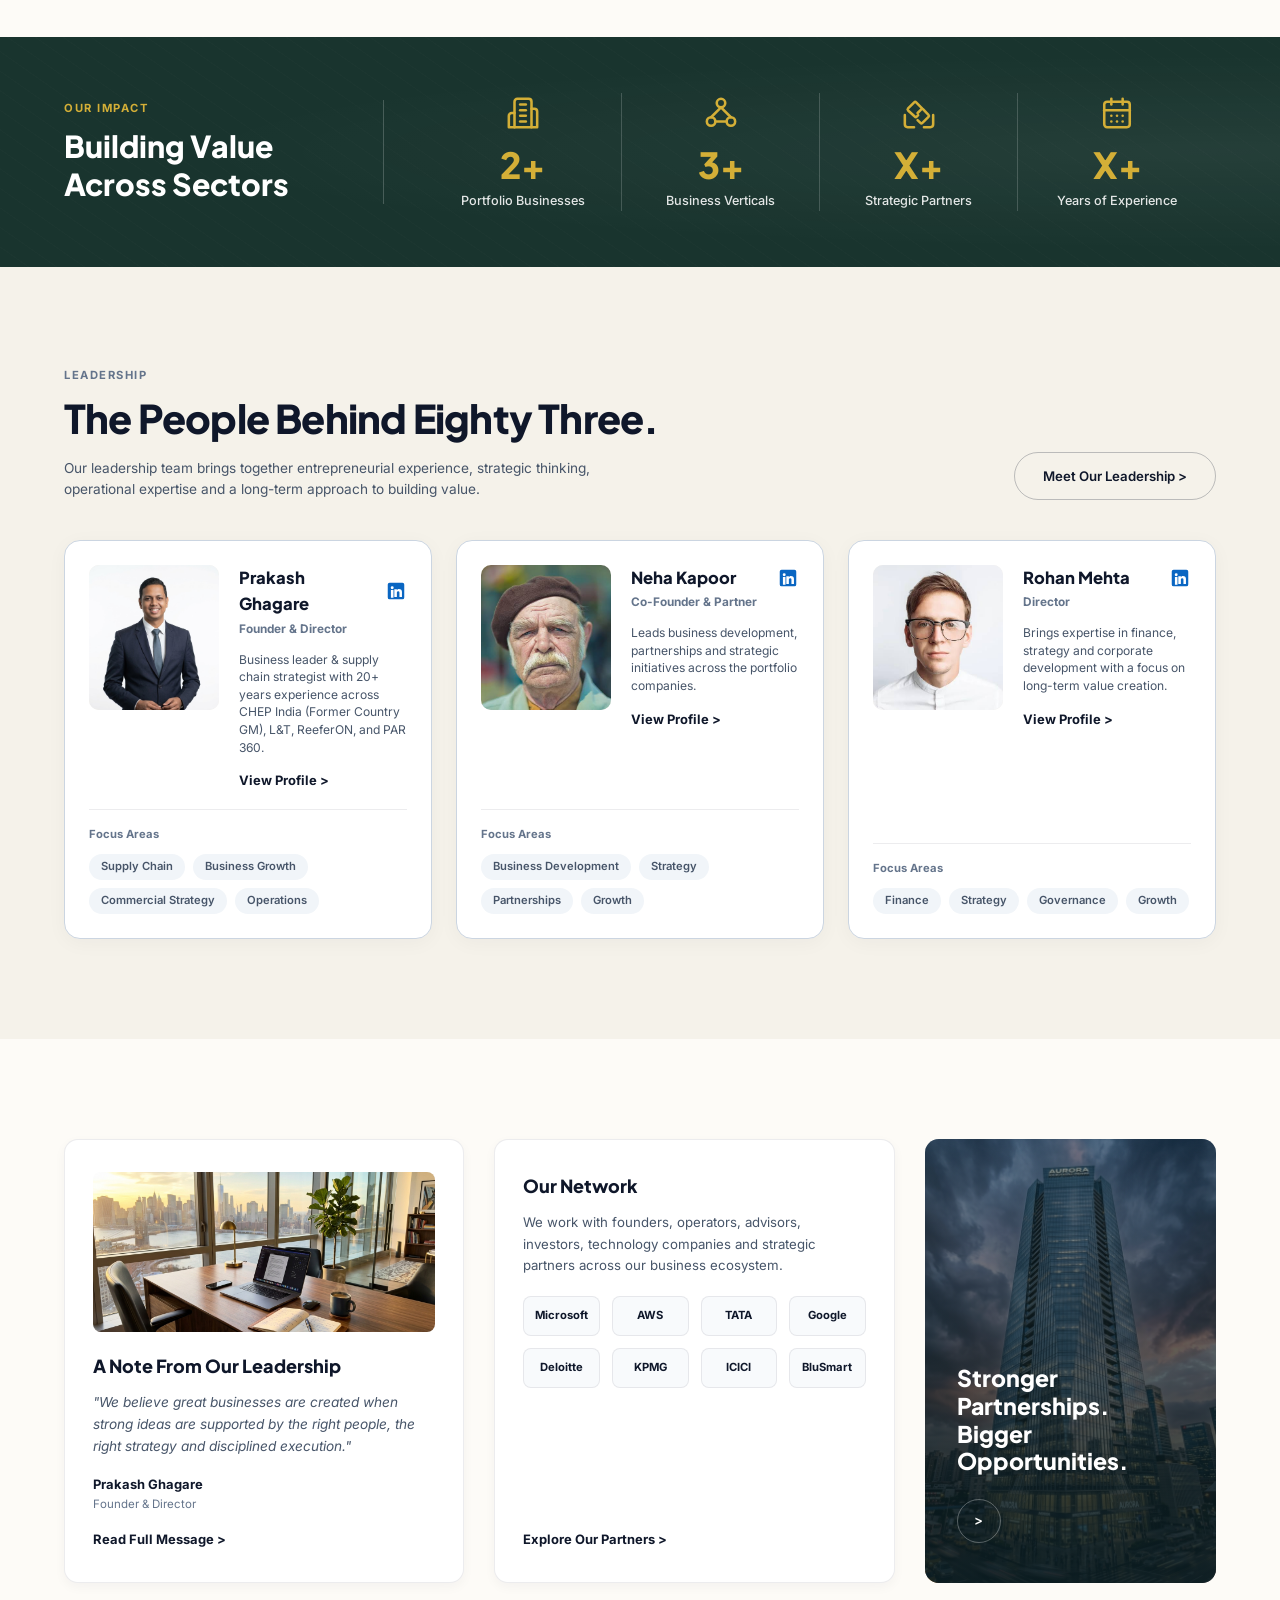
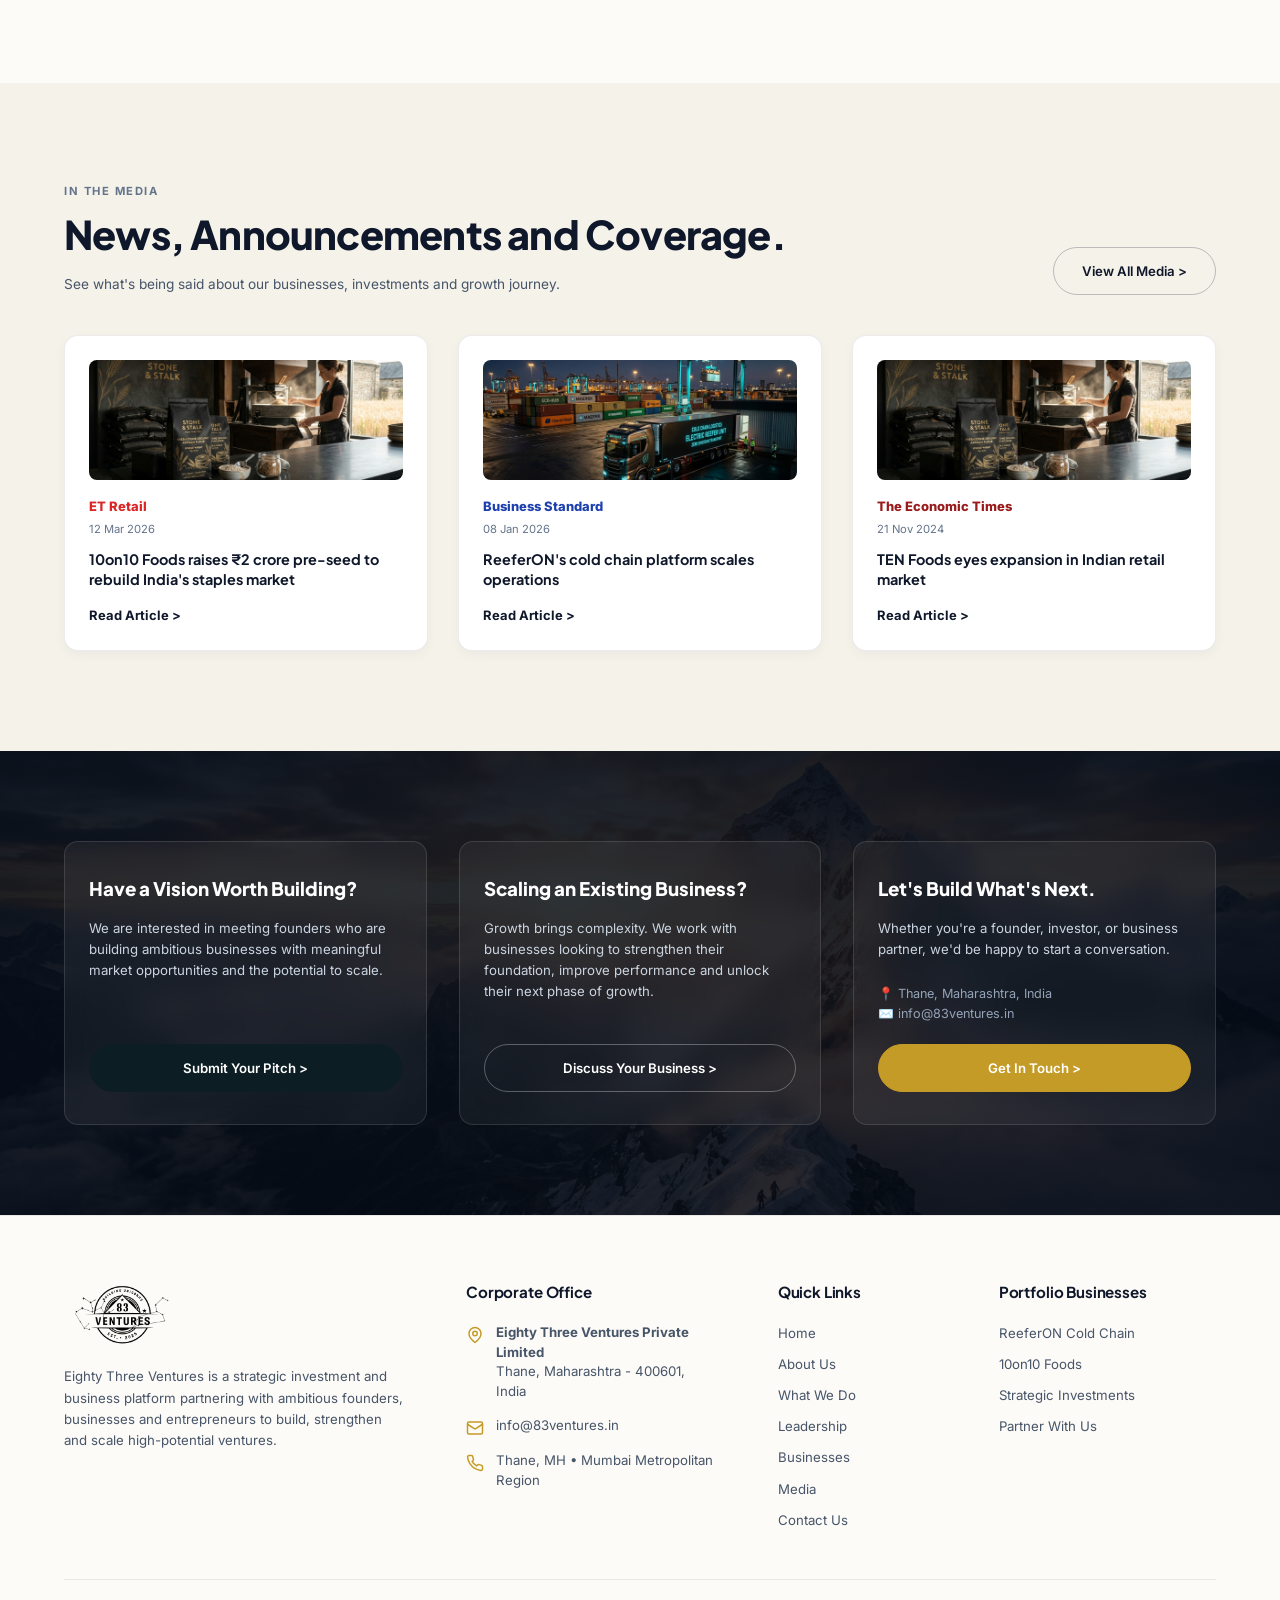
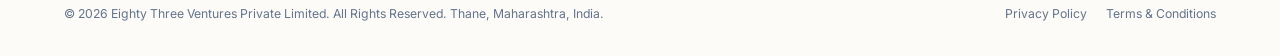
==== commit 0d0f2909: "Resolve hero image responsiveness: 2-column container grid with fluid scaling hero img" ====
--- a/index.html
+++ b/index.html
@@ -52,33 +52,33 @@
   <div class="nav-overlay" id="navOverlay"></div>
 
   <main>
-    <!-- Hero Section (Using hero img2.png full width) -->
+    <!-- Hero Section (Pixel-Perfect 2-Column Responsive Layout) -->
     <section class="hero" id="home">
       <div class="hero-top-right-note">Investing in Better Tomorrows</div>
 
-      <!-- Full Width Right Image Layer -->
-      <div class="hero-full-bg-wrap">
-        <img src="assets/hero img2.png" alt="Eighty Three Ventures Strategic Platform" class="hero-full-img">
-        <div class="hero-bg-overlay"></div>
-      </div>
-
       <div class="container">
-        <div class="hero-content-wrapper">
-          <div class="hero-top-tag">EIGHTY THREE VENTURES</div>
-          <h1 class="hero-headline">Capitalized for Vision. <br><span class="accent-gold">Engineered for Scale.</span>
-          </h1>
-          <p class="hero-subheadline">
-            Eighty Three Ventures is a strategic investment and business platform partnering with ambitious founders,
-            businesses and entrepreneurs to build, strengthen and scale high-potential ventures.
-          </p>
-
-          <div class="hero-cta-group">
-            <a href="#contact" class="btn btn-navy" id="heroPartnerBtn">
-              <span class="btn-text" data-text="Partner With Us >"><span>Partner With Us &gt;</span></span>
-            </a>
-            <a href="#portfolio" class="btn btn-outline-dark" id="heroExploreBtn">
-              <span class="btn-text" data-text="Explore Our Businesses"><span>Explore Our Businesses</span></span>
-            </a>
+        <div class="hero-grid">
+          <div class="hero-content-wrapper">
+            <div class="hero-top-tag">EIGHTY THREE VENTURES</div>
+            <h1 class="hero-headline">Capitalized for Vision. <br><span class="accent-gold">Engineered for Scale.</span>
+            </h1>
+            <p class="hero-subheadline">
+              Eighty Three Ventures is a strategic investment and business platform partnering with ambitious founders,
+              businesses and entrepreneurs to build, strengthen and scale high-potential ventures.
+            </p>
+
+            <div class="hero-cta-group">
+              <a href="#contact" class="btn btn-navy" id="heroPartnerBtn">
+                <span class="btn-text" data-text="Partner With Us >"><span>Partner With Us &gt;</span></span>
+              </a>
+              <a href="#portfolio" class="btn btn-outline-dark" id="heroExploreBtn">
+                <span class="btn-text" data-text="Explore Our Businesses"><span>Explore Our Businesses</span></span>
+              </a>
+            </div>
+          </div>
+
+          <div class="hero-media-wrapper">
+            <img src="assets/hero img2.png" alt="Eighty Three Ventures Strategic Platform" class="hero-img">
           </div>
         </div>
       </div>
@@ -91,7 +91,8 @@
           <!-- Pillar 1: Strategic Capital -->
           <div class="pillar-item">
             <div class="pillar-icon">
-              <svg width="20" height="20" viewBox="0 0 24 24" fill="none" stroke="currentColor" stroke-width="2" stroke-linecap="round" stroke-linejoin="round">
+              <svg width="20" height="20" viewBox="0 0 24 24" fill="none" stroke="currentColor" stroke-width="2"
+                stroke-linecap="round" stroke-linejoin="round">
                 <path d="M3 21h18M3 10h18M5 10v11M9 10v11M15 10v11M19 10v11M12 3L2 10h20L12 3z"></path>
               </svg>
             </div>
@@ -104,7 +105,8 @@
           <!-- Pillar 2: Business Building -->
           <div class="pillar-item">
             <div class="pillar-icon">
-              <svg width="20" height="20" viewBox="0 0 24 24" fill="none" stroke="currentColor" stroke-width="2" stroke-linecap="round" stroke-linejoin="round">
+              <svg width="20" height="20" viewBox="0 0 24 24" fill="none" stroke="currentColor" stroke-width="2"
+                stroke-linecap="round" stroke-linejoin="round">
                 <polygon points="12 2 2 7 12 12 22 7 12 2"></polygon>
                 <polyline points="2 17 12 22 22 17"></polyline>
                 <polyline points="2 12 12 17 22 12"></polyline>
@@ -119,7 +121,8 @@
           <!-- Pillar 3: Operational Expertise -->
           <div class="pillar-item">
             <div class="pillar-icon">
-              <svg width="20" height="20" viewBox="0 0 24 24" fill="none" stroke="currentColor" stroke-width="2" stroke-linecap="round" stroke-linejoin="round">
+              <svg width="20" height="20" viewBox="0 0 24 24" fill="none" stroke="currentColor" stroke-width="2"
+                stroke-linecap="round" stroke-linejoin="round">
                 <line x1="4" y1="21" x2="4" y2="14"></line>
                 <line x1="4" y1="10" x2="4" y2="3"></line>
                 <line x1="12" y1="21" x2="12" y2="12"></line>
@@ -140,7 +143,8 @@
           <!-- Pillar 4: Growth Enablement -->
           <div class="pillar-item">
             <div class="pillar-icon">
-              <svg width="20" height="20" viewBox="0 0 24 24" fill="none" stroke="currentColor" stroke-width="2" stroke-linecap="round" stroke-linejoin="round">
+              <svg width="20" height="20" viewBox="0 0 24 24" fill="none" stroke="currentColor" stroke-width="2"
+                stroke-linecap="round" stroke-linejoin="round">
                 <line x1="18" y1="20" x2="18" y2="10"></line>
                 <line x1="12" y1="20" x2="12" y2="4"></line>
                 <line x1="6" y1="20" x2="6" y2="14"></line>
@@ -349,8 +353,8 @@
               <div class="leadership-info">
                 <div class="leadership-info-header">
                   <h3 class="leadership-name">Prakash Ghagare</h3>
-                  <a href="profile.html?id=prakash-ghagare" class="leadership-linkedin" title="LinkedIn Profile" target="_blank"
-                    rel="noopener noreferrer">
+                  <a href="profile.html?id=prakash-ghagare" class="leadership-linkedin" title="LinkedIn Profile"
+                    target="_blank" rel="noopener noreferrer">
                     <svg width="22" height="22" viewBox="0 0 24 24" fill="#0A66C2">
                       <path
                         d="M19 3a2 2 0 0 1 2 2v14a2 2 0 0 1-2 2H5a2 2 0 0 1-2-2V5a2 2 0 0 1 2-2h14m-.5 15.5v-5.3a3.26 3.26 0 0 0-3.26-3.26c-.85 0-1.84.52-2.28 1.3v-1.11h-2.79v8.37h2.79v-4.93c0-.77.62-1.4 1.39-1.4a1.4 1.4 0 0 1 1.4 1.4v4.93h2.75M6.46 10.9v8.37H9.25V10.9H6.46M7.86 6.78a1.6 1.6 0 1 0 1.6 1.6 1.6 1.6 0 0 0-1.6-1.6Z" />
@@ -358,7 +362,8 @@
                   </a>
                 </div>
                 <div class="leadership-role">Founder &amp; Director</div>
-                <p class="leadership-bio">Business leader &amp; supply chain strategist with 20+ years experience across CHEP India (Former Country GM), L&amp;T, ReeferON, and PAR 360.</p>
+                <p class="leadership-bio">Business leader &amp; supply chain strategist with 20+ years experience across
+                  CHEP India (Former Country GM), L&amp;T, ReeferON, and PAR 360.</p>
                 <a href="profile.html?id=prakash-ghagare" class="portfolio-card-link">View Profile &gt;</a>
               </div>
             </div>
@@ -382,8 +387,8 @@
               <div class="leadership-info">
                 <div class="leadership-info-header">
                   <h3 class="leadership-name">Neha Kapoor</h3>
-                  <a href="profile.html?id=neha-kapoor" class="leadership-linkedin" title="LinkedIn Profile" target="_blank"
-                    rel="noopener noreferrer">
+                  <a href="profile.html?id=neha-kapoor" class="leadership-linkedin" title="LinkedIn Profile"
+                    target="_blank" rel="noopener noreferrer">
                     <svg width="22" height="22" viewBox="0 0 24 24" fill="#0A66C2">
                       <path
                         d="M19 3a2 2 0 0 1 2 2v14a2 2 0 0 1-2 2H5a2 2 0 0 1-2-2V5a2 2 0 0 1 2-2h14m-.5 15.5v-5.3a3.26 3.26 0 0 0-3.26-3.26c-.85 0-1.84.52-2.28 1.3v-1.11h-2.79v8.37h2.79v-4.93c0-.77.62-1.4 1.39-1.4a1.4 1.4 0 0 1 1.4 1.4v4.93h2.75M6.46 10.9v8.37H9.25V10.9H6.46M7.86 6.78a1.6 1.6 0 1 0 1.6 1.6 1.6 1.6 0 0 0-1.6-1.6Z" />
@@ -416,8 +421,8 @@
               <div class="leadership-info">
                 <div class="leadership-info-header">
                   <h3 class="leadership-name">Rohan Mehta</h3>
-                  <a href="profile.html?id=rohan-mehta" class="leadership-linkedin" title="LinkedIn Profile" target="_blank"
-                    rel="noopener noreferrer">
+                  <a href="profile.html?id=rohan-mehta" class="leadership-linkedin" title="LinkedIn Profile"
+                    target="_blank" rel="noopener noreferrer">
                     <svg width="22" height="22" viewBox="0 0 24 24" fill="#0A66C2">
                       <path
                         d="M19 3a2 2 0 0 1 2 2v14a2 2 0 0 1-2 2H5a2 2 0 0 1-2-2V5a2 2 0 0 1 2-2h14m-.5 15.5v-5.3a3.26 3.26 0 0 0-3.26-3.26c-.85 0-1.84.52-2.28 1.3v-1.11h-2.79v8.37h2.79v-4.93c0-.77.62-1.4 1.39-1.4a1.4 1.4 0 0 1 1.4 1.4v4.93h2.75M6.46 10.9v8.37H9.25V10.9H6.46M7.86 6.78a1.6 1.6 0 1 0 1.6 1.6 1.6 1.6 0 0 0-1.6-1.6Z" />
@@ -623,7 +628,8 @@
             <img src="assets/83 logo (4).png" alt="Eighty Three Ventures" class="brand-logo-img">
           </a>
           <p class="footer-brand-desc">
-            Eighty Three Ventures is a strategic investment and business platform partnering with ambitious founders, businesses and entrepreneurs to build, strengthen and scale high-potential ventures.
+            Eighty Three Ventures is a strategic investment and business platform partnering with ambitious founders,
+            businesses and entrepreneurs to build, strengthen and scale high-potential ventures.
           </p>
         </div>
 
@@ -632,20 +638,32 @@
           <h4 class="footer-col-title">Corporate Office</h4>
           <ul class="footer-address-list">
             <li class="footer-address-item">
-              <svg class="footer-address-icon" width="18" height="18" viewBox="0 0 24 24" fill="none" stroke="currentColor" stroke-width="2" stroke-linecap="round" stroke-linejoin="round"><path d="M20 10c0 6-8 12-8 12s-8-6-8-12a8 8 0 0 1 16 0Z"/><circle cx="12" cy="10" r="3"/></svg>
+              <svg class="footer-address-icon" width="18" height="18" viewBox="0 0 24 24" fill="none"
+                stroke="currentColor" stroke-width="2" stroke-linecap="round" stroke-linejoin="round">
+                <path d="M20 10c0 6-8 12-8 12s-8-6-8-12a8 8 0 0 1 16 0Z" />
+                <circle cx="12" cy="10" r="3" />
+              </svg>
               <div>
                 <strong>Eighty Three Ventures Private Limited</strong><br>
                 Thane, Maharashtra - 400601,<br>India
               </div>
             </li>
             <li class="footer-address-item">
-              <svg class="footer-address-icon" width="18" height="18" viewBox="0 0 24 24" fill="none" stroke="currentColor" stroke-width="2" stroke-linecap="round" stroke-linejoin="round"><rect width="20" height="16" x="2" y="4" rx="2"/><path d="m22 7-8.97 5.7a1.94 1.94 0 0 1-2.06 0L2 7"/></svg>
+              <svg class="footer-address-icon" width="18" height="18" viewBox="0 0 24 24" fill="none"
+                stroke="currentColor" stroke-width="2" stroke-linecap="round" stroke-linejoin="round">
+                <rect width="20" height="16" x="2" y="4" rx="2" />
+                <path d="m22 7-8.97 5.7a1.94 1.94 0 0 1-2.06 0L2 7" />
+              </svg>
               <div>
                 <a href="mailto:info@83ventures.in" style="color: inherit;">info@83ventures.in</a>
               </div>
             </li>
             <li class="footer-address-item">
-              <svg class="footer-address-icon" width="18" height="18" viewBox="0 0 24 24" fill="none" stroke="currentColor" stroke-width="2" stroke-linecap="round" stroke-linejoin="round"><path d="M22 16.92v3a2 2 0 0 1-2.18 2 19.79 19.79 0 0 1-8.63-3.07 19.5 19.5 0 0 1-6-6 19.79 19.79 0 0 1-3.07-8.67A2 2 0 0 1 4.11 2h3a2 2 0 0 1 2 1.72 12.84 12.84 0 0 0 .7 2.81 2 2 0 0 1-.45 2.11L8.09 9.91a16 16 0 0 0 6 6l1.27-1.27a2 2 0 0 1 2.11-.45 12.84 12.84 0 0 0 2.81.7A2 2 0 0 1 22 16.92z"/></svg>
+              <svg class="footer-address-icon" width="18" height="18" viewBox="0 0 24 24" fill="none"
+                stroke="currentColor" stroke-width="2" stroke-linecap="round" stroke-linejoin="round">
+                <path
+                  d="M22 16.92v3a2 2 0 0 1-2.18 2 19.79 19.79 0 0 1-8.63-3.07 19.5 19.5 0 0 1-6-6 19.79 19.79 0 0 1-3.07-8.67A2 2 0 0 1 4.11 2h3a2 2 0 0 1 2 1.72 12.84 12.84 0 0 0 .7 2.81 2 2 0 0 1-.45 2.11L8.09 9.91a16 16 0 0 0 6 6l1.27-1.27a2 2 0 0 1 2.11-.45 12.84 12.84 0 0 0 2.81.7A2 2 0 0 1 22 16.92z" />
+              </svg>
               <div>
                 Thane, MH • Mumbai Metropolitan Region
               </div>
@@ -672,7 +690,9 @@
           <h4 class="footer-col-title">Portfolio Businesses</h4>
           <ul class="footer-links-list">
             <li><a href="https://reeferon.com/" target="_blank" rel="noopener noreferrer">ReeferON Cold Chain</a></li>
-            <li><a href="https://retail.economictimes.indiatimes.com/news/food-entertainment/grocery/10on10-foods-raises-rs-2-crore-pre-seed-to-rebuild-indias-staples-market-with-fresh-stone-ground-flours/129068571" target="_blank" rel="noopener noreferrer">10on10 Foods</a></li>
+            <li><a
+                href="https://retail.economictimes.indiatimes.com/news/food-entertainment/grocery/10on10-foods-raises-rs-2-crore-pre-seed-to-rebuild-indias-staples-market-with-fresh-stone-ground-flours/129068571"
+                target="_blank" rel="noopener noreferrer">10on10 Foods</a></li>
             <li><a href="#contact">Strategic Investments</a></li>
             <li><a href="#contact">Partner With Us</a></li>
           </ul>
--- a/css/styles.css
+++ b/css/styles.css
@@ -323,9 +323,9 @@
 /* Hero Section (Using hero img2.png) */
 .hero {
   position: relative;
-  min-height: 88vh;
-  padding-top: calc(var(--nav-height) + 40px);
-  padding-bottom: 70px;
+  min-height: 85vh;
+  padding-top: calc(var(--nav-height) + 36px);
+  padding-bottom: 60px;
   display: flex;
   align-items: center;
   background-color: var(--bg-light-main);
@@ -333,38 +333,38 @@
   overflow: hidden;
 }
 
-/* Full-Width Right Background Image Layer */
-.hero-full-bg-wrap {
-  position: absolute;
-  top: 0;
-  right: 0;
-  width: 58%;
-  height: 100%;
-  z-index: 1;
-  pointer-events: none;
-}
-
-.hero-full-img {
+.hero-grid {
+  display: grid;
+  grid-template-columns: 1.1fr 0.9fr;
+  gap: 36px;
+  align-items: center;
   width: 100%;
-  height: 100%;
-  object-fit: cover;
-  object-position: right center;
-  display: block;
-  mask-image: linear-gradient(to right, transparent 0%, #000 25%);
-  -webkit-mask-image: linear-gradient(to right, transparent 0%, #000 25%);
-}
-
-.hero-bg-overlay {
-  position: absolute;
-  inset: 0;
-  background: linear-gradient(to right, #FDFBF7 0%, rgba(253, 251, 247, 0.4) 35%, transparent 100%);
-  pointer-events: none;
 }
 
 .hero-content-wrapper {
   position: relative;
-  z-index: 5;
+  z-index: 2;
   max-width: 660px;
+}
+
+.hero-media-wrapper {
+  position: relative;
+  z-index: 2;
+  display: flex;
+  justify-content: flex-end;
+  align-items: center;
+  width: 100%;
+}
+
+.hero-img {
+  width: 100%;
+  max-width: 600px;
+  height: auto;
+  max-height: 540px;
+  object-fit: contain;
+  display: block;
+  filter: drop-shadow(0 16px 36px rgba(15, 23, 42, 0.08));
+  transition: transform 0.3s ease;
 }
 
 .hero-top-tag {
@@ -1383,9 +1383,19 @@
     background-color: var(--bg-light-main);
   }
 
-  .hero-full-bg-wrap {
+  .hero-grid {
+    grid-template-columns: 1fr;
+    gap: 32px;
+  }
+
+  .hero-media-wrapper {
+    justify-content: center;
     width: 100%;
-    opacity: 0.25;
+  }
+
+  .hero-img {
+    max-width: 440px;
+    max-height: 360px;
   }
 
   .hero-top-right-note {
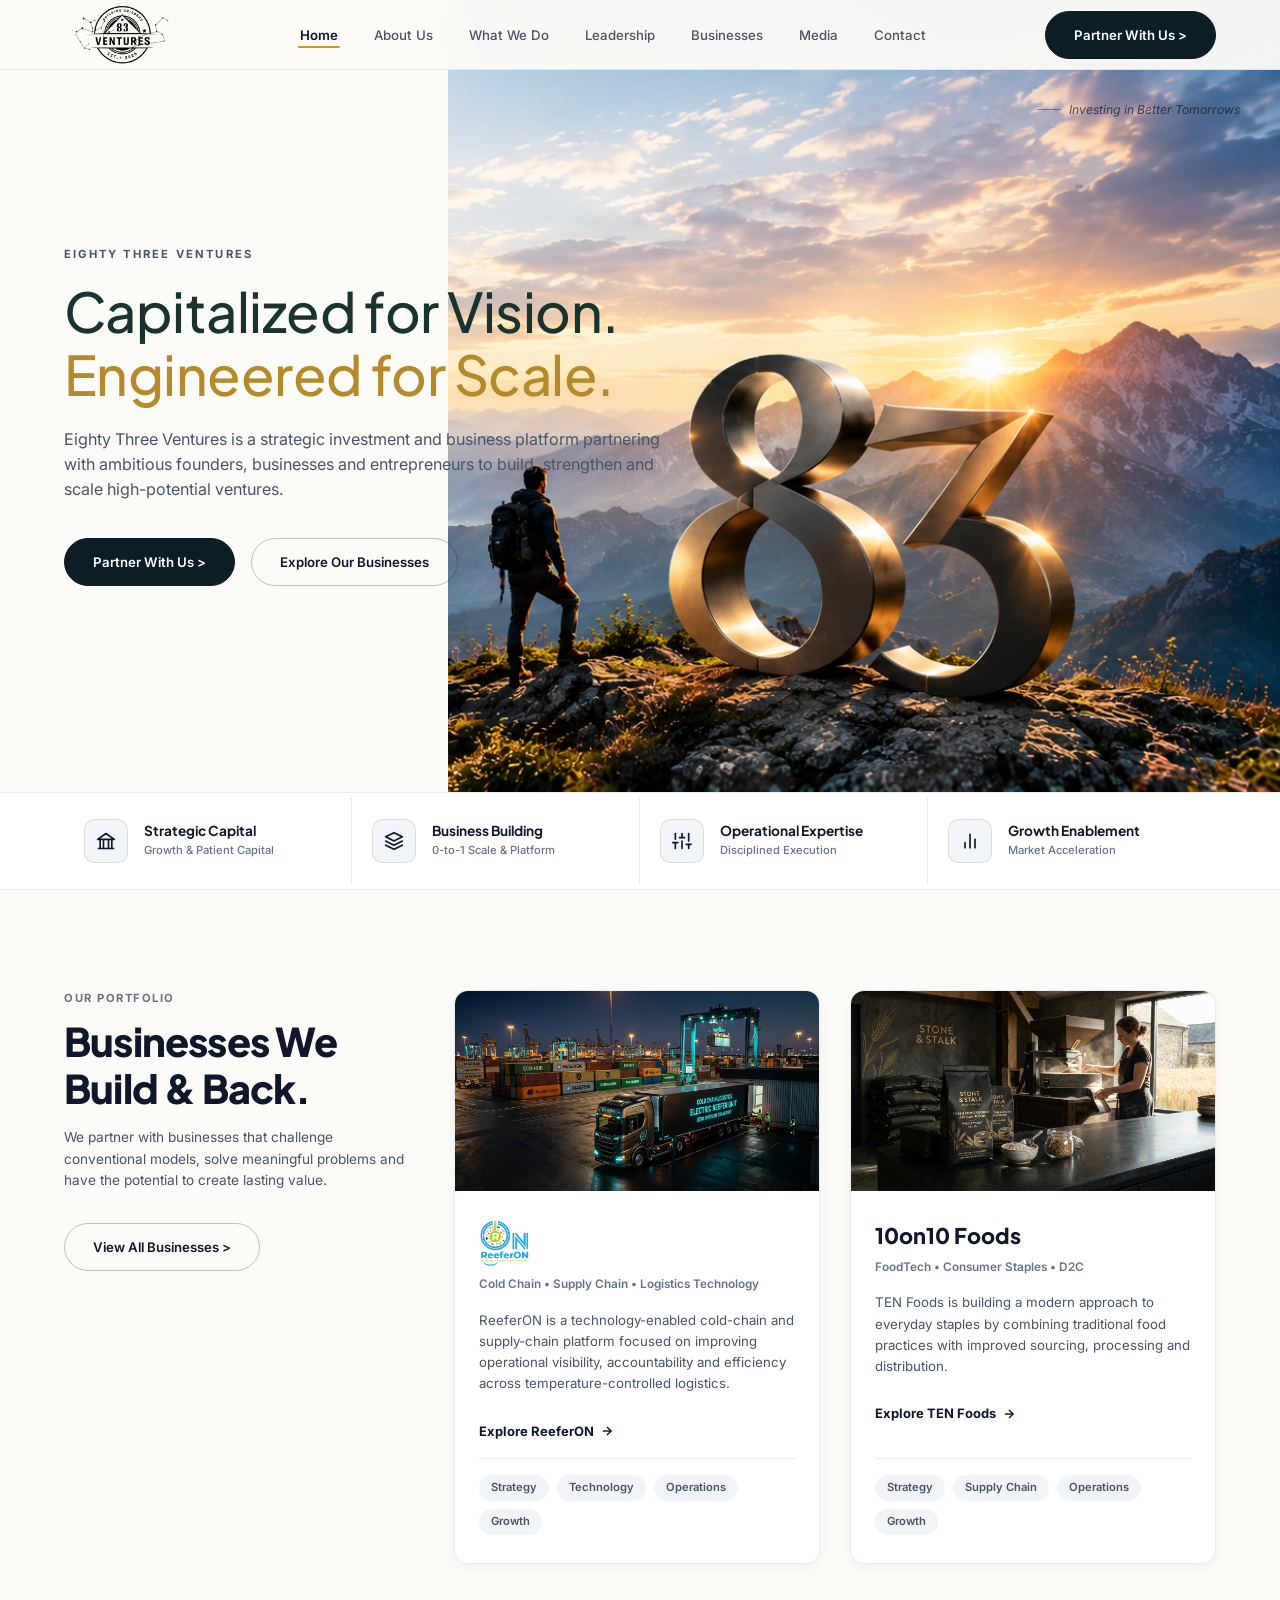
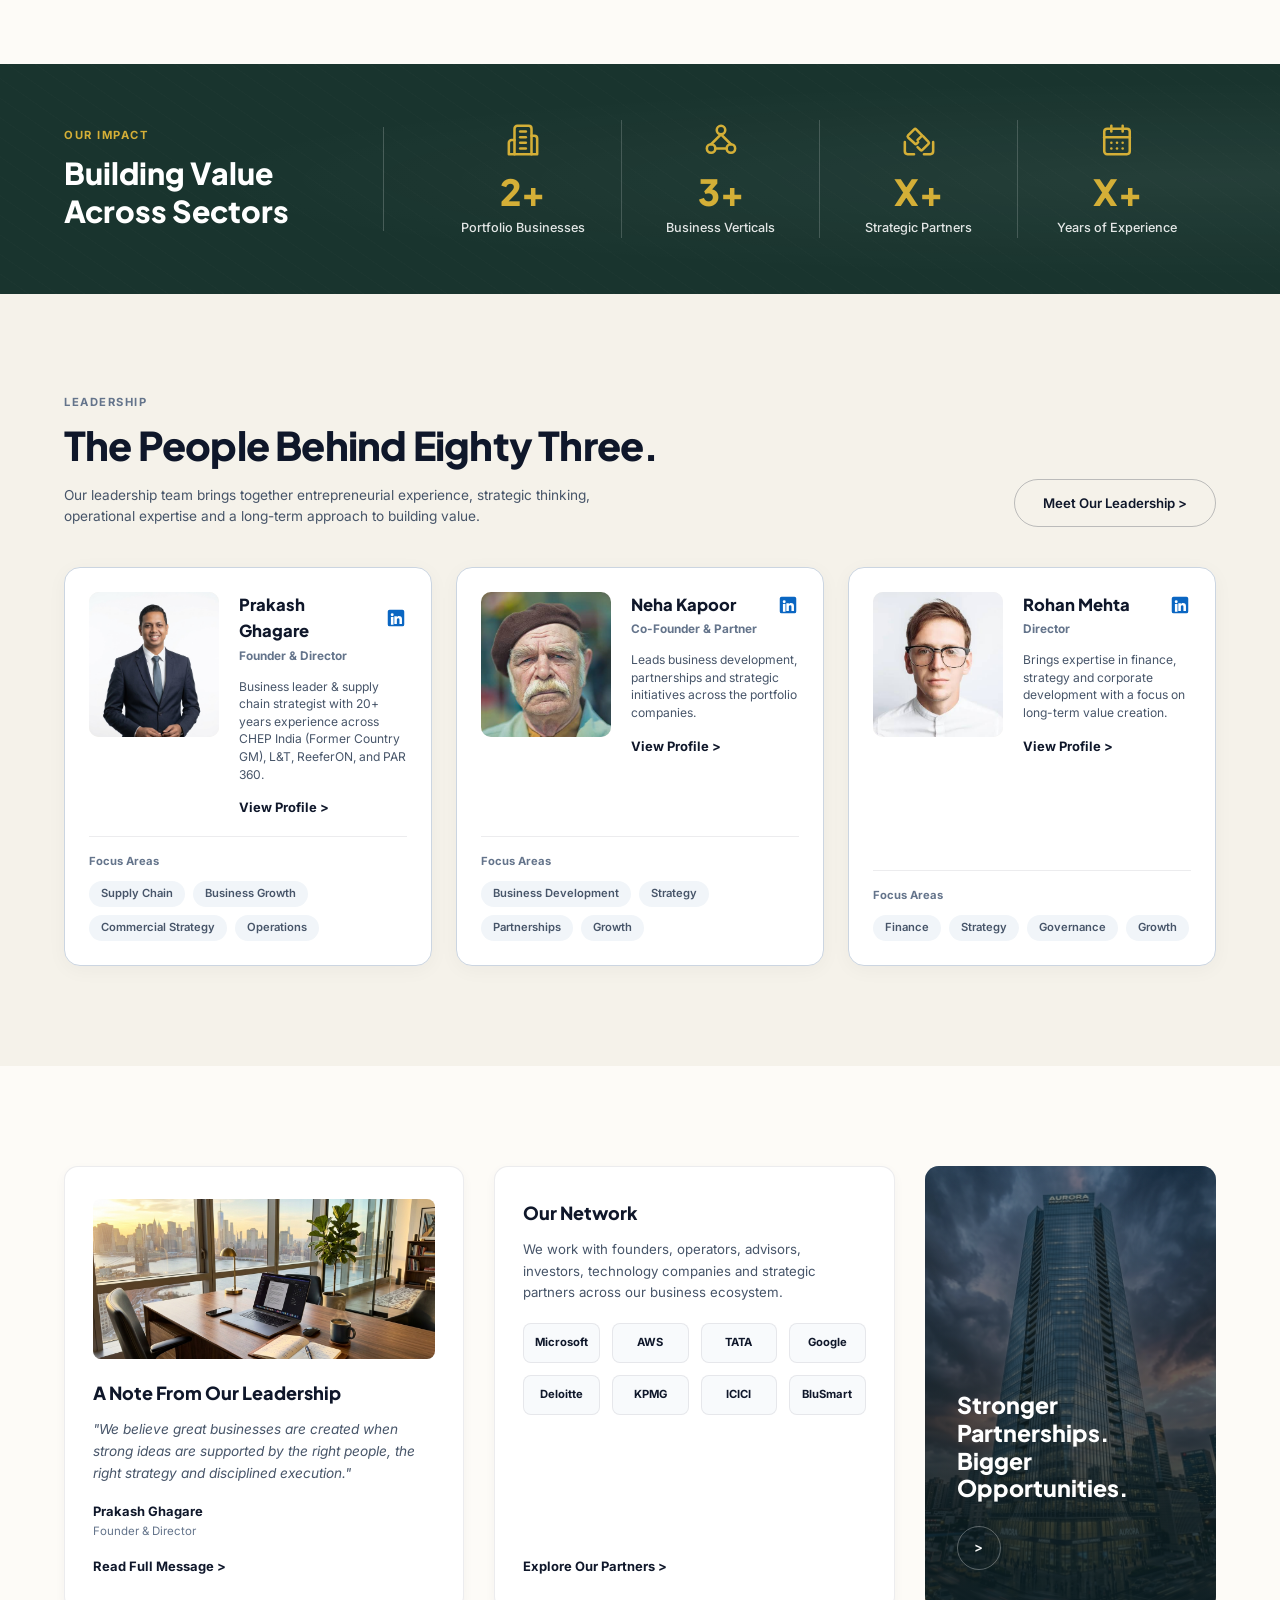
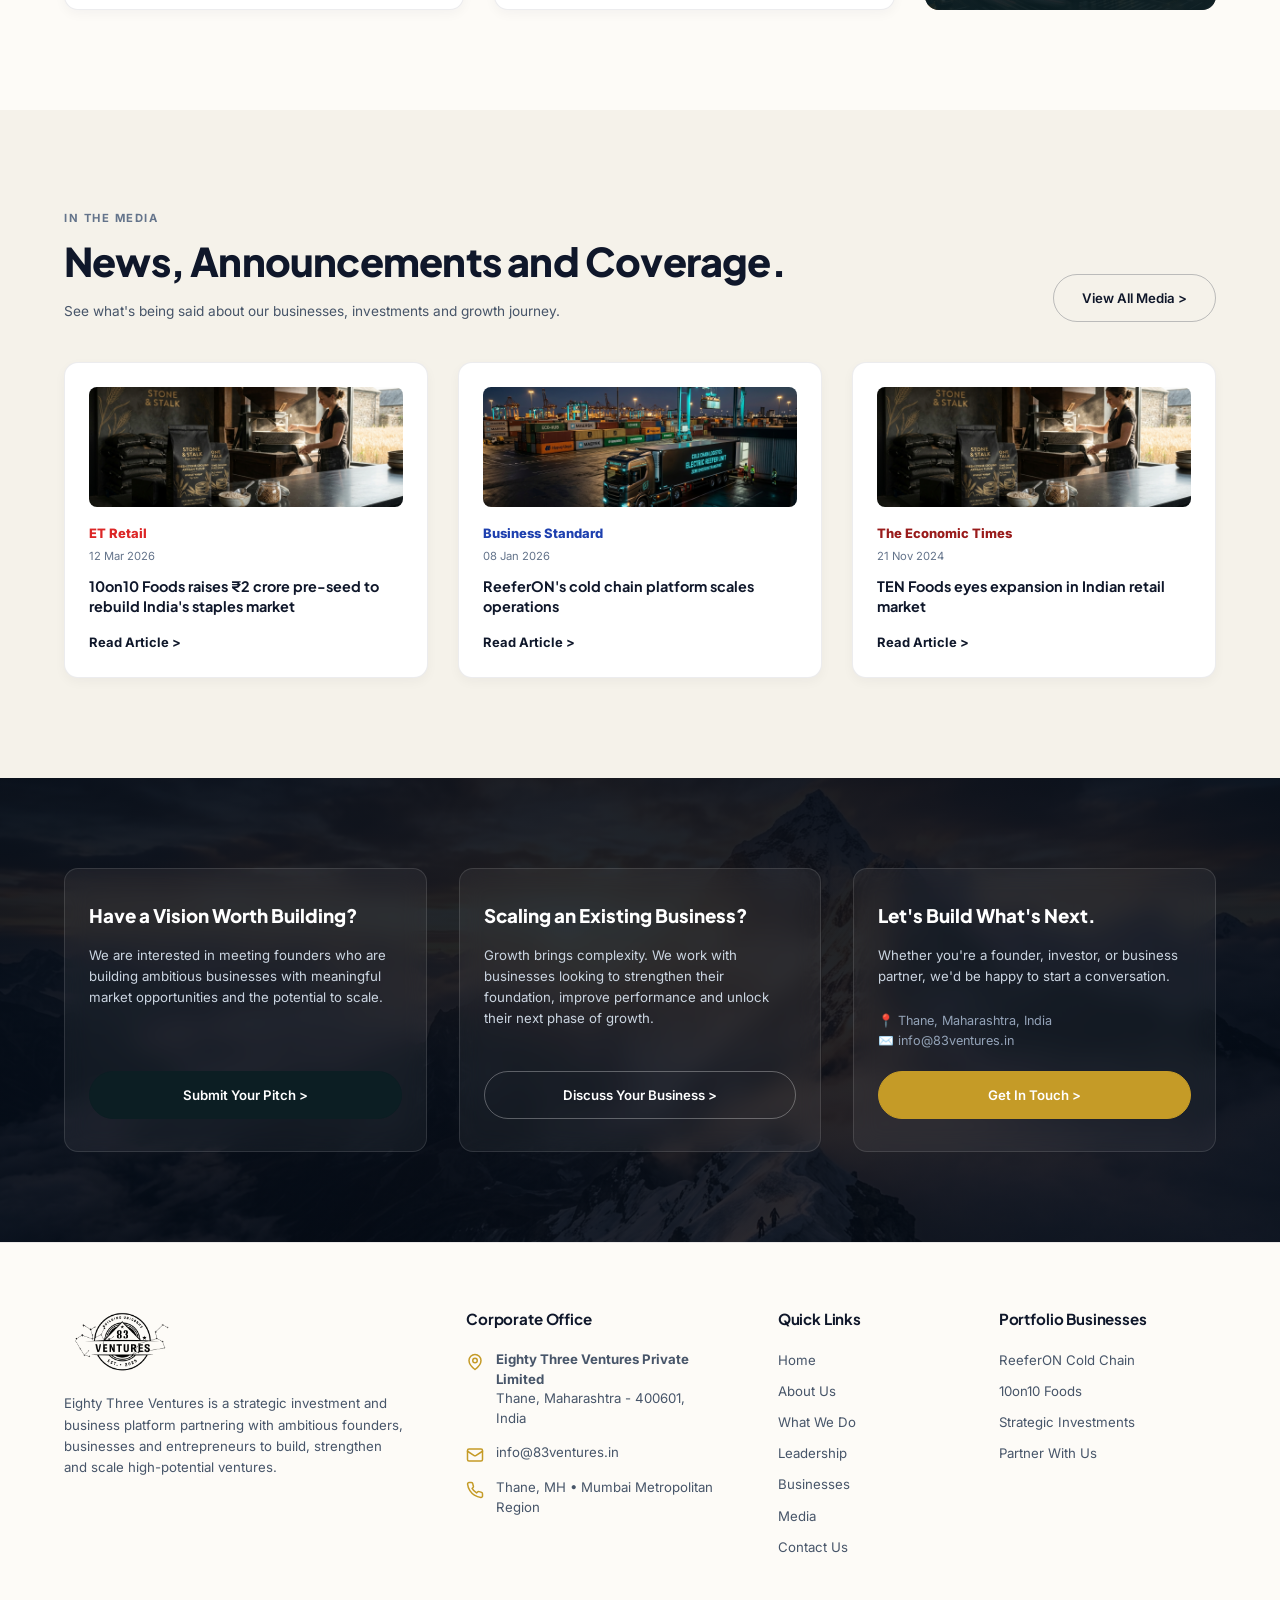
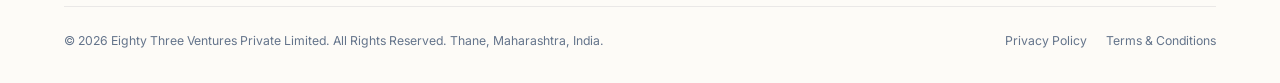
==== commit 9dd21c4f: "Set hero image to full width edge-to-edge right layer (65vw max 1100px)" ====
--- a/index.html
+++ b/index.html
@@ -52,33 +52,32 @@
   <div class="nav-overlay" id="navOverlay"></div>
 
   <main>
-    <!-- Hero Section (Pixel-Perfect 2-Column Responsive Layout) -->
+    <!-- Hero Section (Full Width Edge-to-Edge Right Image) -->
     <section class="hero" id="home">
       <div class="hero-top-right-note">Investing in Better Tomorrows</div>
 
+      <!-- Edge-to-Edge Full Width Right Image -->
+      <div class="hero-full-media-wrap">
+        <img src="assets/hero img2.png" alt="Eighty Three Ventures Strategic Platform" class="hero-full-img">
+      </div>
+
       <div class="container">
-        <div class="hero-grid">
-          <div class="hero-content-wrapper">
-            <div class="hero-top-tag">EIGHTY THREE VENTURES</div>
-            <h1 class="hero-headline">Capitalized for Vision. <br><span class="accent-gold">Engineered for Scale.</span>
-            </h1>
-            <p class="hero-subheadline">
-              Eighty Three Ventures is a strategic investment and business platform partnering with ambitious founders,
-              businesses and entrepreneurs to build, strengthen and scale high-potential ventures.
-            </p>
-
-            <div class="hero-cta-group">
-              <a href="#contact" class="btn btn-navy" id="heroPartnerBtn">
-                <span class="btn-text" data-text="Partner With Us >"><span>Partner With Us &gt;</span></span>
-              </a>
-              <a href="#portfolio" class="btn btn-outline-dark" id="heroExploreBtn">
-                <span class="btn-text" data-text="Explore Our Businesses"><span>Explore Our Businesses</span></span>
-              </a>
-            </div>
-          </div>
-
-          <div class="hero-media-wrapper">
-            <img src="assets/hero img2.png" alt="Eighty Three Ventures Strategic Platform" class="hero-img">
+        <div class="hero-content-wrapper">
+          <div class="hero-top-tag">EIGHTY THREE VENTURES</div>
+          <h1 class="hero-headline">Capitalized for Vision. <br><span class="accent-gold">Engineered for Scale.</span>
+          </h1>
+          <p class="hero-subheadline">
+            Eighty Three Ventures is a strategic investment and business platform partnering with ambitious founders,
+            businesses and entrepreneurs to build, strengthen and scale high-potential ventures.
+          </p>
+
+          <div class="hero-cta-group">
+            <a href="#contact" class="btn btn-navy" id="heroPartnerBtn">
+              <span class="btn-text" data-text="Partner With Us >"><span>Partner With Us &gt;</span></span>
+            </a>
+            <a href="#portfolio" class="btn btn-outline-dark" id="heroExploreBtn">
+              <span class="btn-text" data-text="Explore Our Businesses"><span>Explore Our Businesses</span></span>
+            </a>
           </div>
         </div>
       </div>
--- a/css/styles.css
+++ b/css/styles.css
@@ -323,9 +323,9 @@
 /* Hero Section (Using hero img2.png) */
 .hero {
   position: relative;
-  min-height: 85vh;
-  padding-top: calc(var(--nav-height) + 36px);
-  padding-bottom: 60px;
+  min-height: 88vh;
+  padding-top: calc(var(--nav-height) + 40px);
+  padding-bottom: 70px;
   display: flex;
   align-items: center;
   background-color: var(--bg-light-main);
@@ -333,38 +333,33 @@
   overflow: hidden;
 }
 
-.hero-grid {
-  display: grid;
-  grid-template-columns: 1.1fr 0.9fr;
-  gap: 36px;
-  align-items: center;
+/* Edge-to-Edge Full Width Right Image Layer */
+.hero-full-media-wrap {
+  position: absolute;
+  top: 0;
+  right: 0;
+  width: 65vw;
+  max-width: 1100px;
+  height: 100%;
+  z-index: 1;
+  pointer-events: none;
+  display: flex;
+  align-items: center;
+  justify-content: flex-end;
+}
+
+.hero-full-img {
   width: 100%;
+  height: 100%;
+  object-fit: cover;
+  object-position: right center;
+  display: block;
 }
 
 .hero-content-wrapper {
   position: relative;
-  z-index: 2;
-  max-width: 660px;
-}
-
-.hero-media-wrapper {
-  position: relative;
-  z-index: 2;
-  display: flex;
-  justify-content: flex-end;
-  align-items: center;
-  width: 100%;
-}
-
-.hero-img {
-  width: 100%;
-  max-width: 600px;
-  height: auto;
-  max-height: 540px;
-  object-fit: contain;
-  display: block;
-  filter: drop-shadow(0 16px 36px rgba(15, 23, 42, 0.08));
-  transition: transform 0.3s ease;
+  z-index: 5;
+  max-width: 620px;
 }
 
 .hero-top-tag {
@@ -1383,19 +1378,9 @@
     background-color: var(--bg-light-main);
   }
 
-  .hero-grid {
-    grid-template-columns: 1fr;
-    gap: 32px;
-  }
-
-  .hero-media-wrapper {
-    justify-content: center;
+  .hero-full-media-wrap {
     width: 100%;
-  }
-
-  .hero-img {
-    max-width: 440px;
-    max-height: 360px;
+    opacity: 0.25;
   }
 
   .hero-top-right-note {
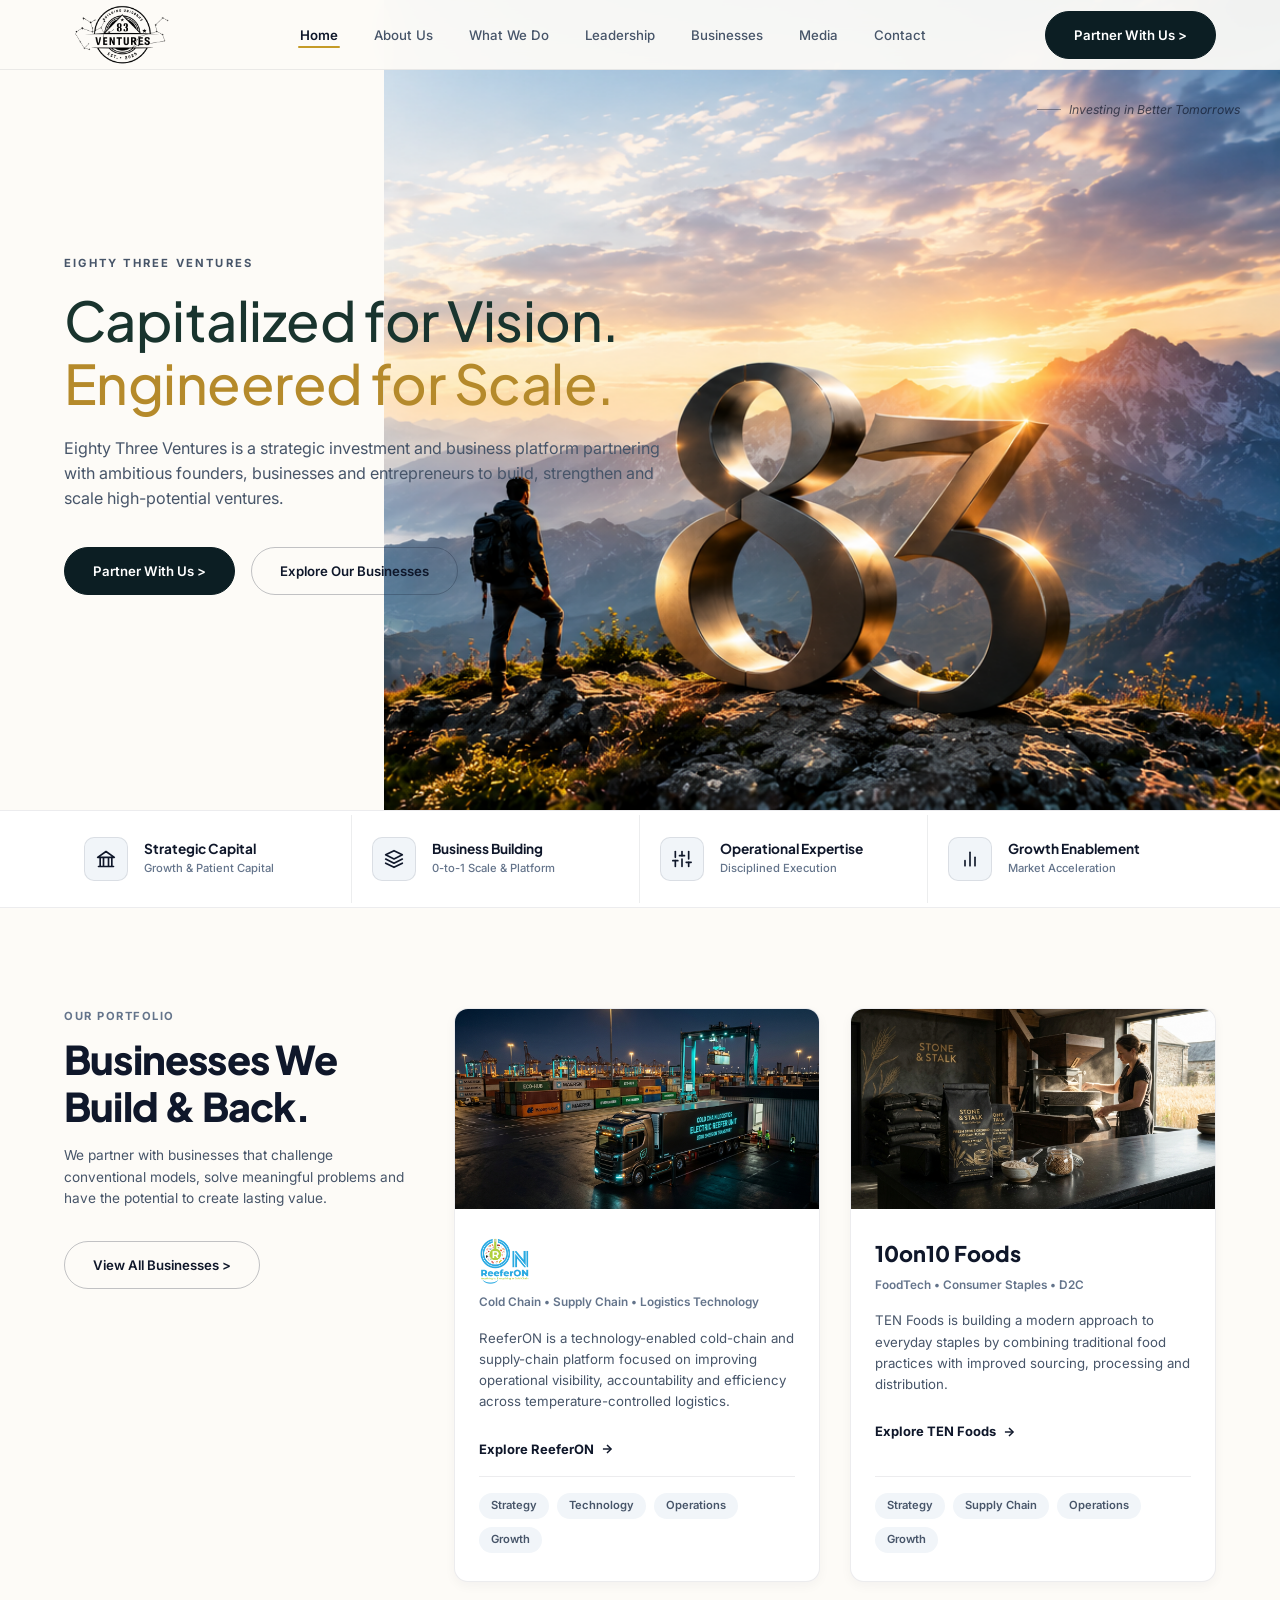
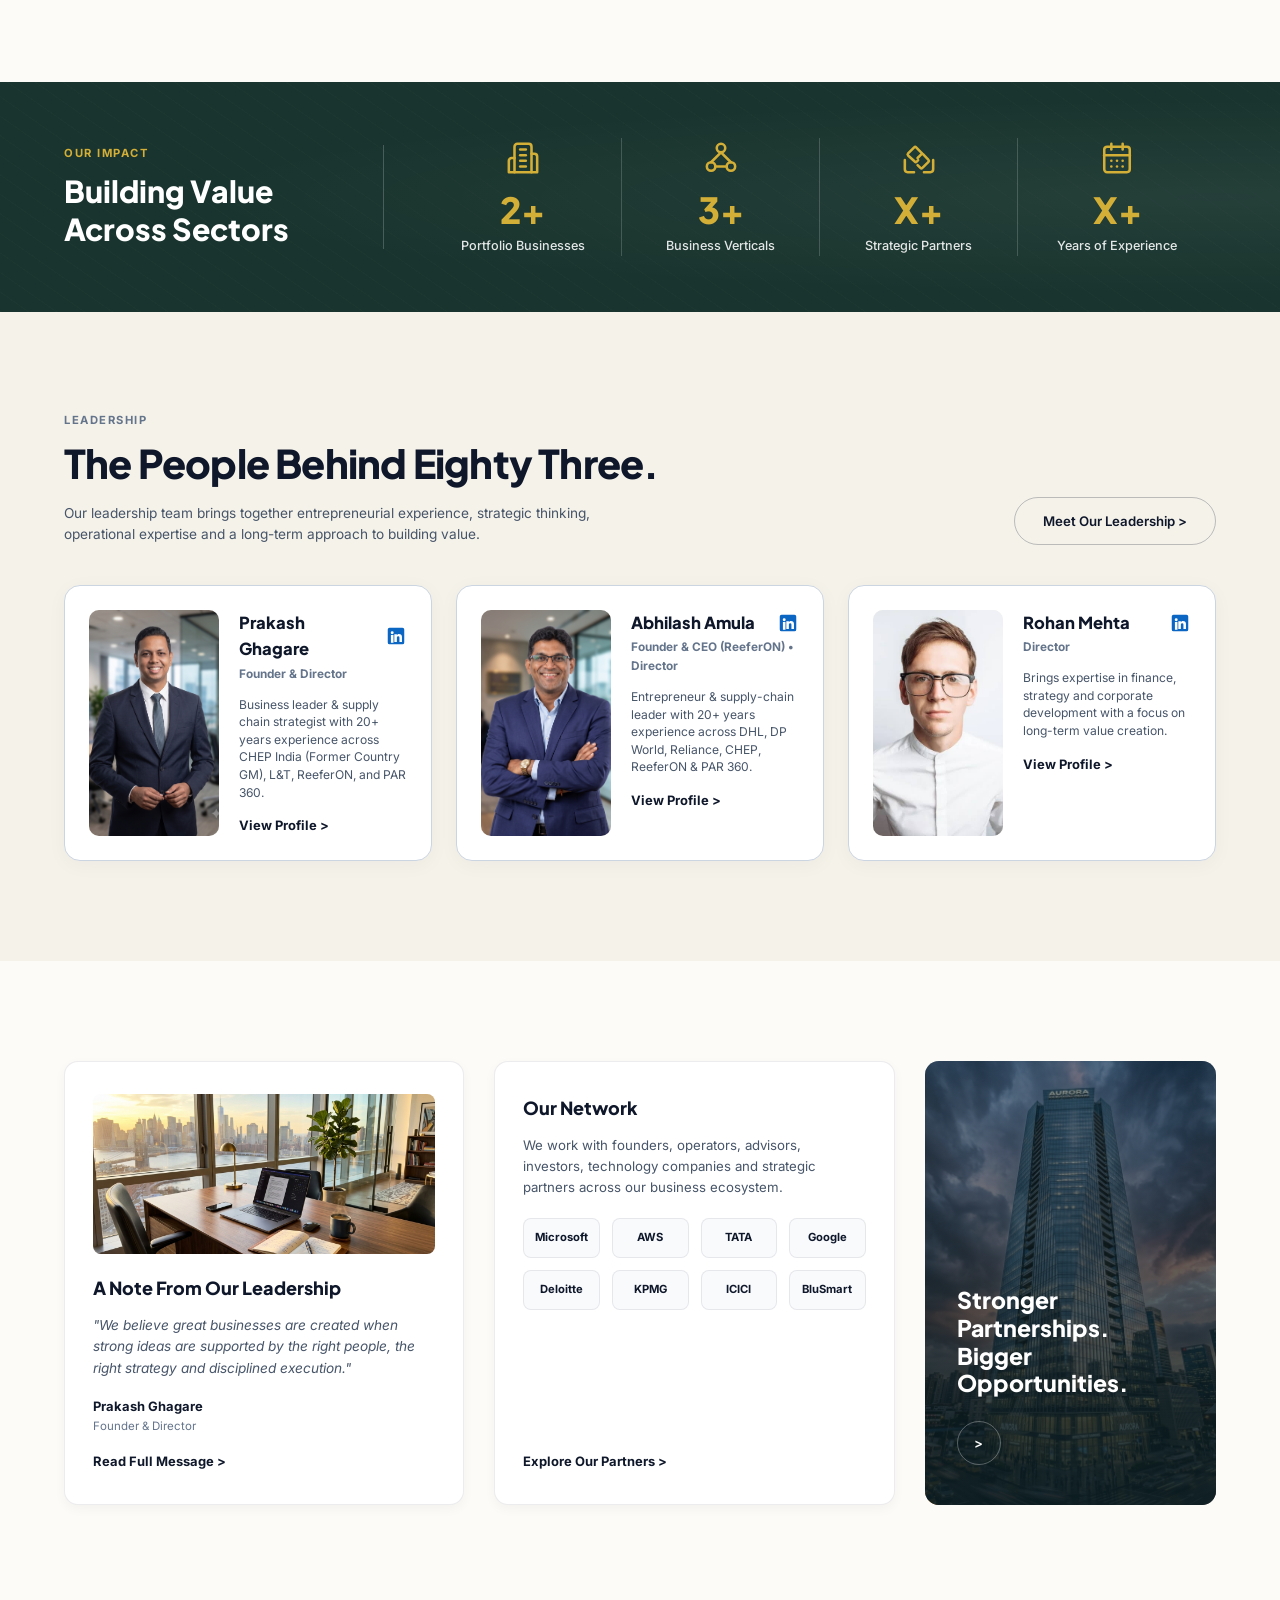
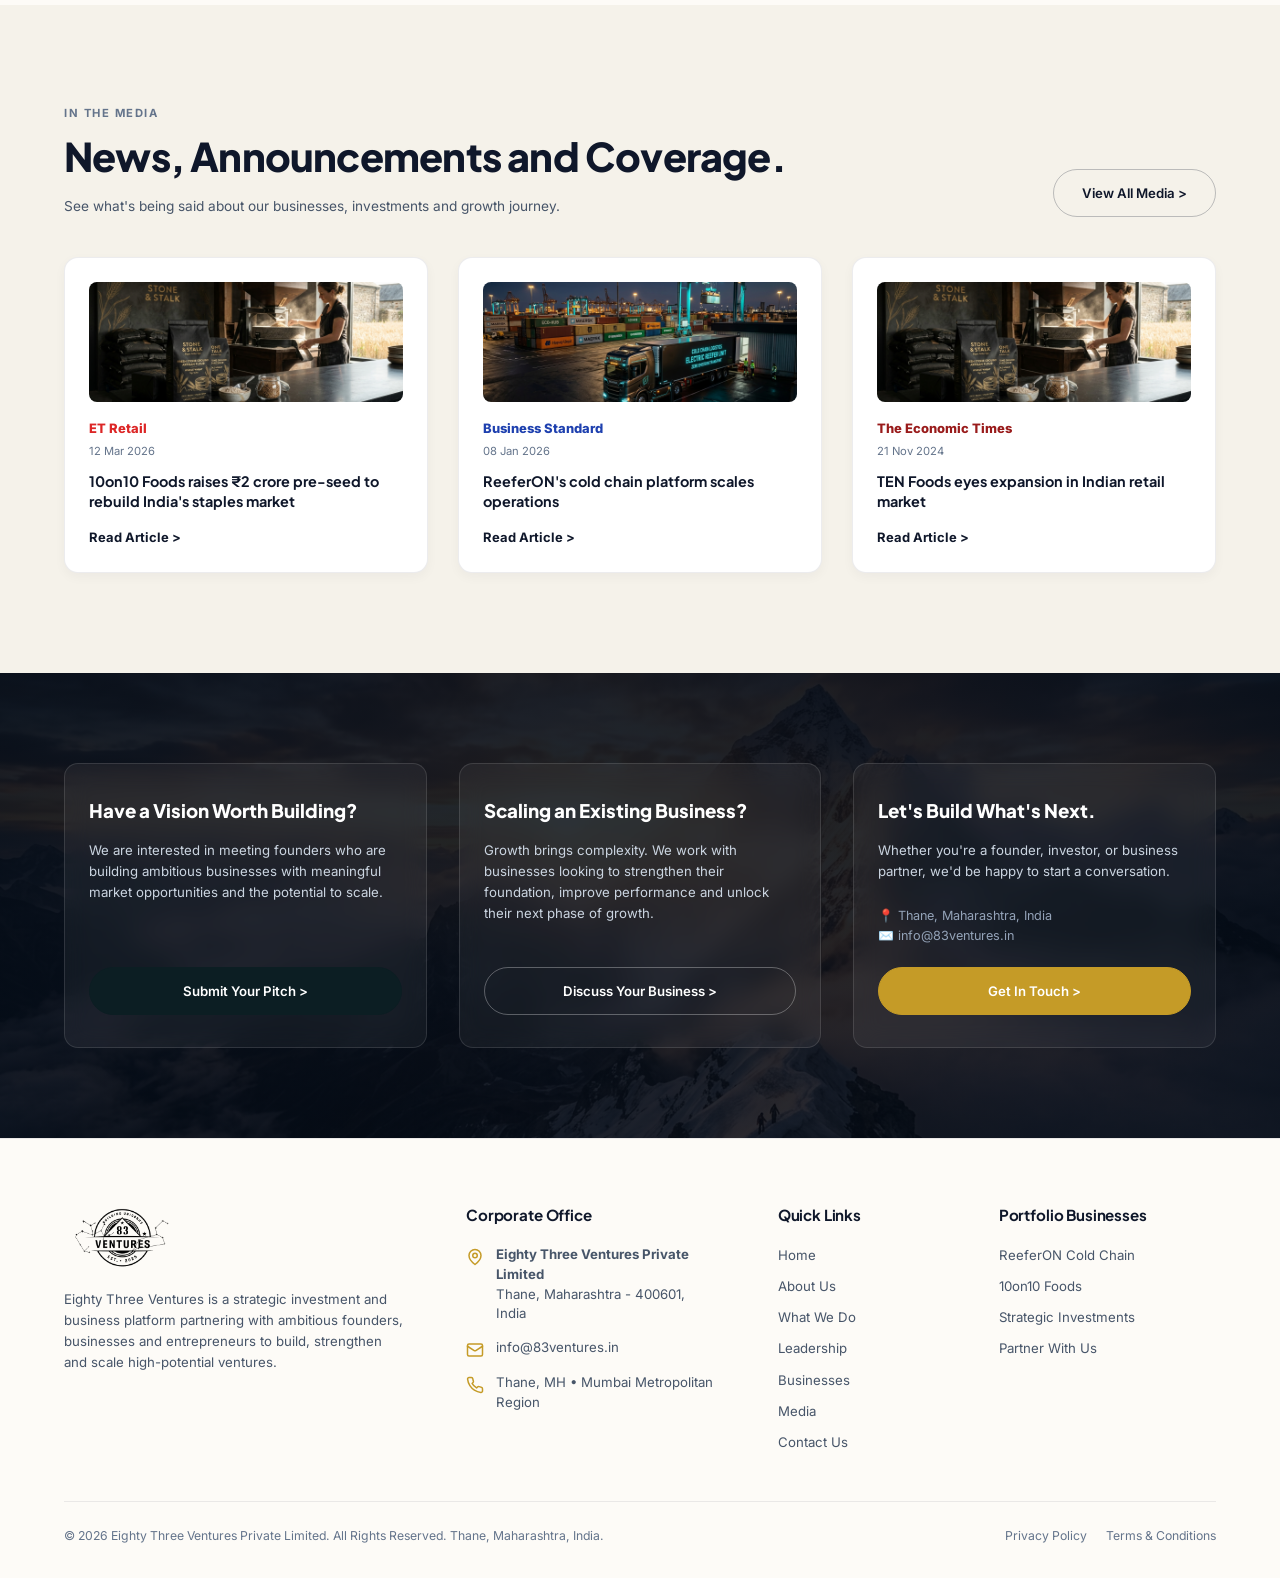
==== commit 785b2ef3: "first commit" ====
--- a/index.html
+++ b/index.html
@@ -347,7 +347,8 @@
           <div class="leadership-card">
             <div class="leadership-card-top">
               <div class="leadership-photo-wrap">
-                <img src="assets/prakash_ghagare_studio.jpg" alt="Prakash Ghagare" class="leadership-card-img">
+                <img src="assets/prakash_ghagare_ai_img.png" alt="Prakash Ghagare"
+                  class="leadership-card-img">
               </div>
               <div class="leadership-info">
                 <div class="leadership-info-header">
@@ -366,27 +367,18 @@
                 <a href="profile.html?id=prakash-ghagare" class="portfolio-card-link">View Profile &gt;</a>
               </div>
             </div>
-            <div class="leadership-focus-area">
-              <div class="focus-area-label">Focus Areas</div>
-              <div class="portfolio-pills-row" style="margin-top: 0; padding-top: 0; border-top: none;">
-                <span class="pill-badge">Supply Chain</span>
-                <span class="pill-badge">Business Growth</span>
-                <span class="pill-badge">Commercial Strategy</span>
-                <span class="pill-badge">Operations</span>
-              </div>
-            </div>
-          </div>
-
-          <!-- Profile 2: Neha Kapoor -->
+          </div>
+
+          <!-- Profile 2: Abhilash Amula -->
           <div class="leadership-card">
             <div class="leadership-card-top">
               <div class="leadership-photo-wrap">
-                <img src="assets/person2.jpg" alt="Neha Kapoor" class="leadership-card-img">
+                <img src="assets/abhilash_amula_ai_img.png" alt="Abhilash Amula" class="leadership-card-img">
               </div>
               <div class="leadership-info">
                 <div class="leadership-info-header">
-                  <h3 class="leadership-name">Neha Kapoor</h3>
-                  <a href="profile.html?id=neha-kapoor" class="leadership-linkedin" title="LinkedIn Profile"
+                  <h3 class="leadership-name">Abhilash Amula</h3>
+                  <a href="profile.html?id=abhilash-amula" class="leadership-linkedin" title="LinkedIn Profile"
                     target="_blank" rel="noopener noreferrer">
                     <svg width="22" height="22" viewBox="0 0 24 24" fill="#0A66C2">
                       <path
@@ -394,19 +386,10 @@
                     </svg>
                   </a>
                 </div>
-                <div class="leadership-role">Co-Founder &amp; Partner</div>
-                <p class="leadership-bio">Leads business development, partnerships and strategic initiatives across the
-                  portfolio companies.</p>
-                <a href="profile.html?id=neha-kapoor" class="portfolio-card-link">View Profile &gt;</a>
-              </div>
-            </div>
-            <div class="leadership-focus-area">
-              <div class="focus-area-label">Focus Areas</div>
-              <div class="portfolio-pills-row" style="margin-top: 0; padding-top: 0; border-top: none;">
-                <span class="pill-badge">Business Development</span>
-                <span class="pill-badge">Strategy</span>
-                <span class="pill-badge">Partnerships</span>
-                <span class="pill-badge">Growth</span>
+                <div class="leadership-role">Founder &amp; CEO (ReeferON) • Director</div>
+                <p class="leadership-bio">Entrepreneur &amp; supply-chain leader with 20+ years experience across DHL,
+                  DP World, Reliance, CHEP, ReeferON &amp; PAR 360.</p>
+                <a href="profile.html?id=abhilash-amula" class="portfolio-card-link">View Profile &gt;</a>
               </div>
             </div>
           </div>
@@ -434,15 +417,6 @@
                 <a href="profile.html?id=rohan-mehta" class="portfolio-card-link">View Profile &gt;</a>
               </div>
             </div>
-            <div class="leadership-focus-area">
-              <div class="focus-area-label">Focus Areas</div>
-              <div class="portfolio-pills-row" style="margin-top: 0; padding-top: 0; border-top: none;">
-                <span class="pill-badge">Finance</span>
-                <span class="pill-badge">Strategy</span>
-                <span class="pill-badge">Governance</span>
-                <span class="pill-badge">Growth</span>
-              </div>
-            </div>
           </div>
         </div>
       </div>
--- a/css/styles.css
+++ b/css/styles.css
@@ -323,7 +323,7 @@
 /* Hero Section (Using hero img2.png) */
 .hero {
   position: relative;
-  min-height: 88vh;
+  min-height: 90vh;
   padding-top: calc(var(--nav-height) + 40px);
   padding-bottom: 70px;
   display: flex;
@@ -338,13 +338,13 @@
   position: absolute;
   top: 0;
   right: 0;
-  width: 65vw;
-  max-width: 1100px;
+  width: 70vw;
+  max-width: 1350px;
   height: 100%;
   z-index: 1;
   pointer-events: none;
   display: flex;
-  align-items: center;
+  align-items: flex-end;
   justify-content: flex-end;
 }
 
@@ -352,7 +352,7 @@
   width: 100%;
   height: 100%;
   object-fit: cover;
-  object-position: right center;
+  object-position: right bottom;
   display: block;
 }
 
@@ -816,18 +816,24 @@
   display: grid;
   grid-template-columns: 130px 1fr;
   gap: 20px;
-  align-items: start;
+  align-items: stretch;
+  height: 100%;
 }
 
 @media (max-width: 480px) {
   .leadership-card-top {
     grid-template-columns: 1fr;
   }
+  .leadership-photo-wrap {
+    height: 200px !important;
+    width: 100% !important;
+  }
 }
 
 .leadership-photo-wrap {
   width: 130px;
-  height: 145px;
+  height: 100%;
+  min-height: 145px;
   border-radius: 10px;
   overflow: hidden;
   flex-shrink: 0;
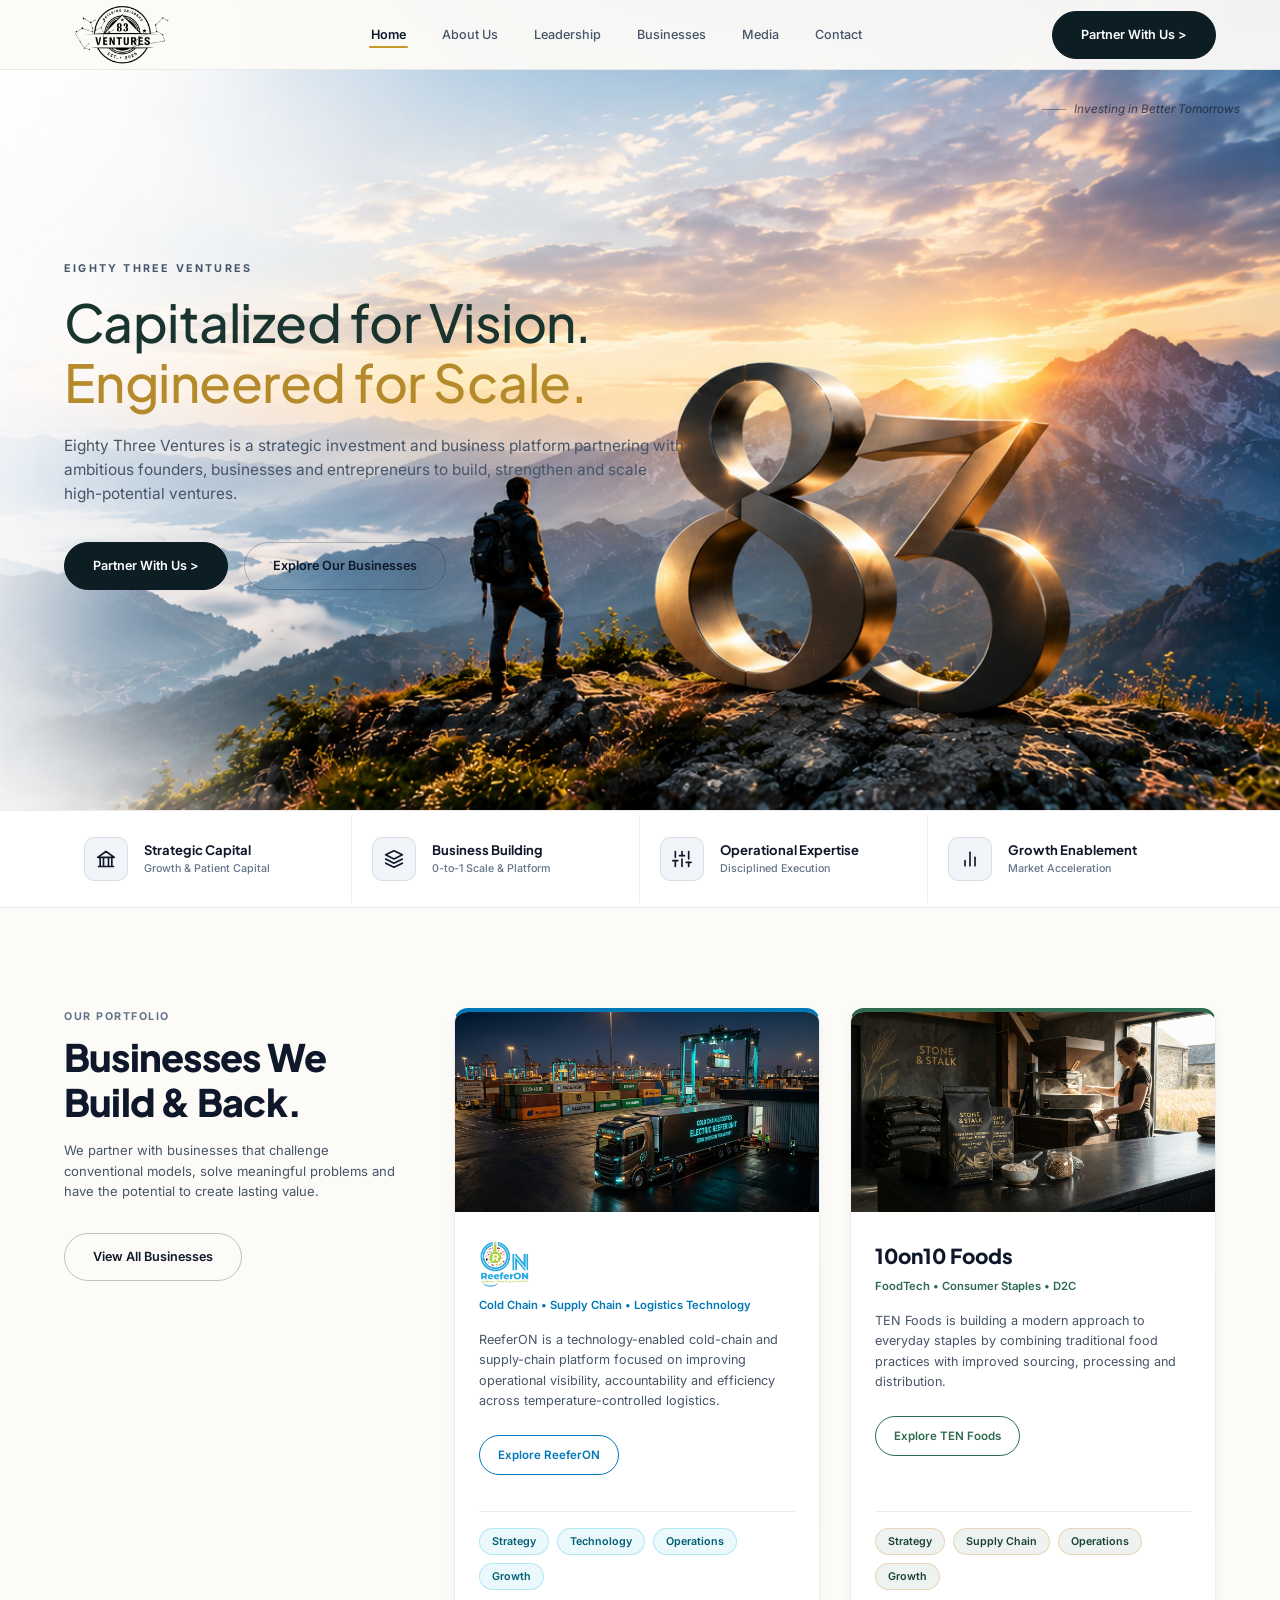
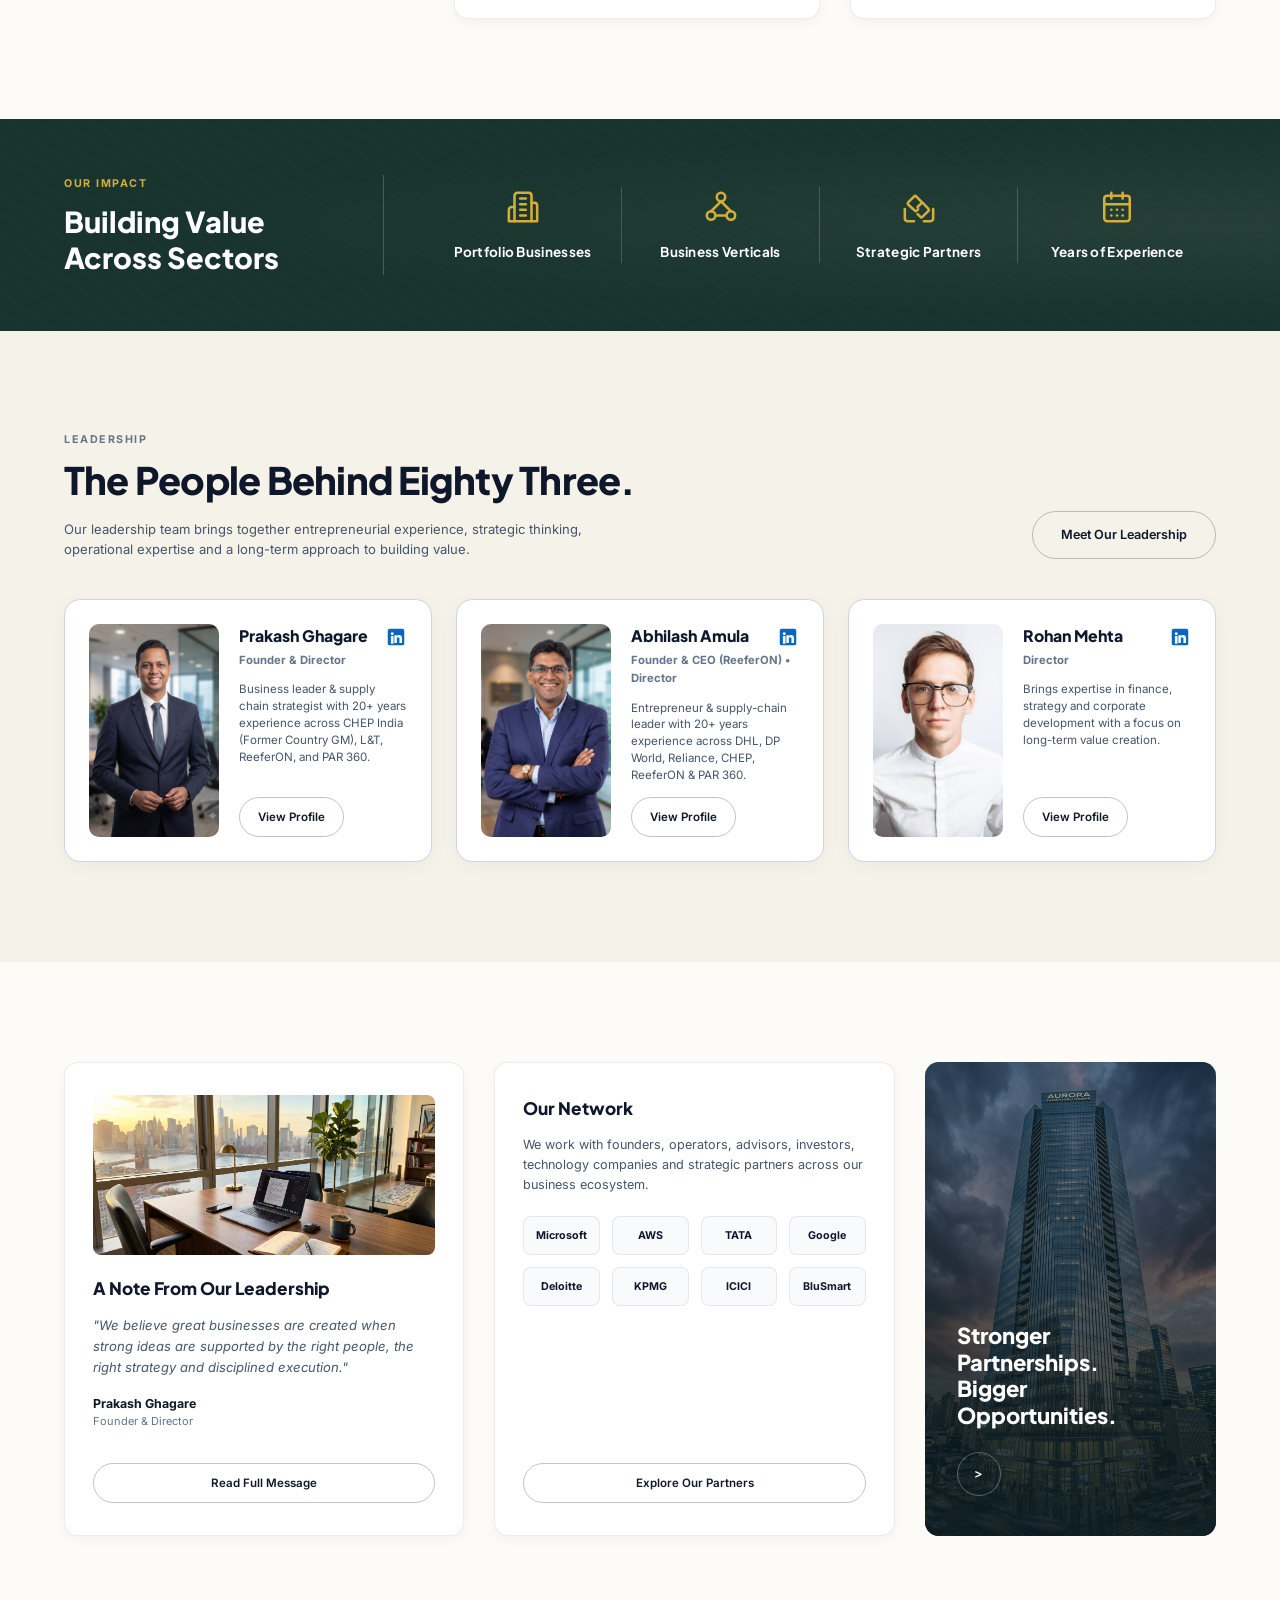
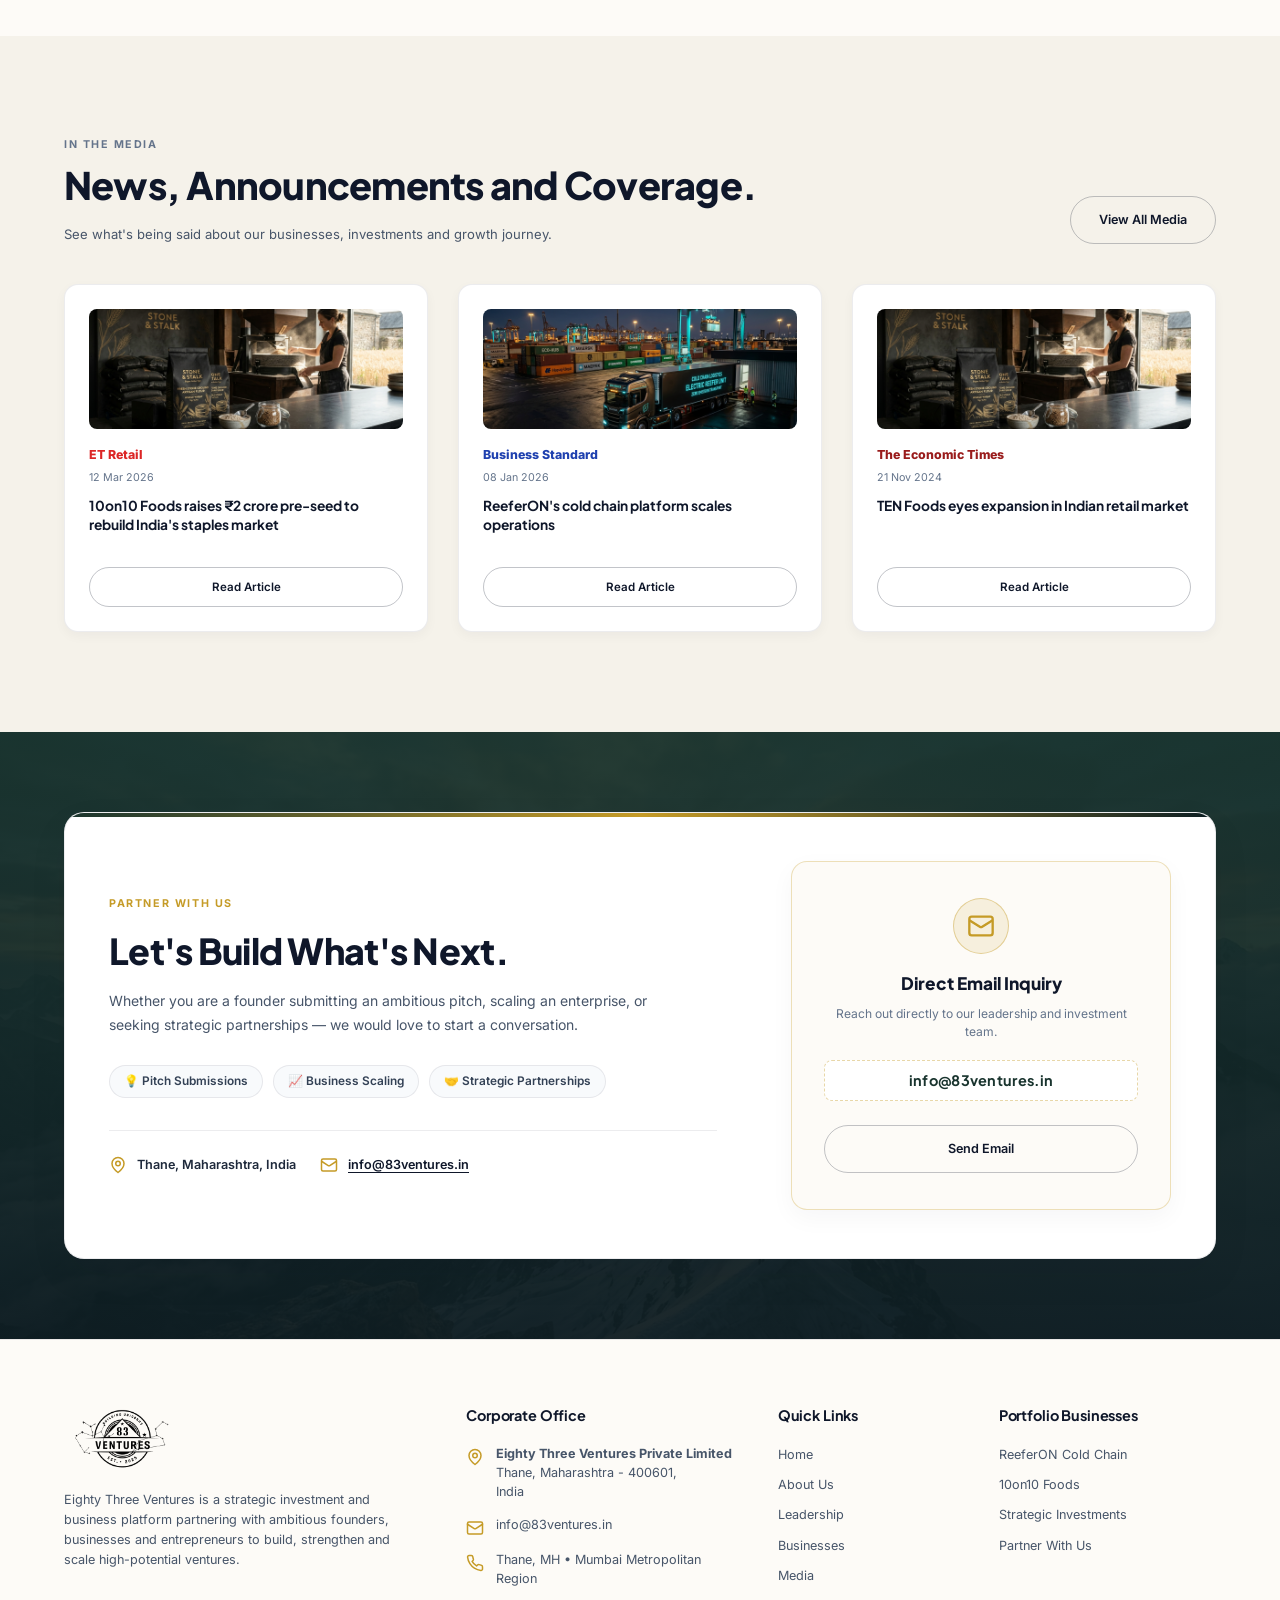
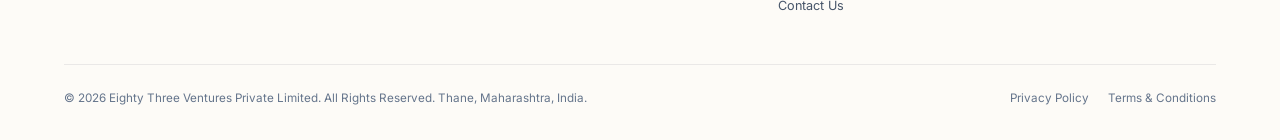
==== commit 3a6eebfe: "your commit message" ====
--- a/index.html
+++ b/index.html
@@ -33,7 +33,6 @@
         <ul class="nav-menu" id="navMenu">
           <li><a href="#home" class="nav-link active" data-text="Home"><span>Home</span></a></li>
           <li><a href="#about" class="nav-link" data-text="About Us"><span>About Us</span></a></li>
-          <li><a href="#what-we-do" class="nav-link" data-text="What We Do"><span>What We Do</span></a></li>
           <li><a href="#leadership" class="nav-link" data-text="Leadership"><span>Leadership</span></a></li>
           <li><a href="#portfolio" class="nav-link" data-text="Businesses"><span>Businesses</span></a></li>
           <li><a href="#media" class="nav-link" data-text="Media"><span>Media</span></a></li>
@@ -169,14 +168,14 @@
             <p class="section-subtitle">We partner with businesses that challenge conventional models, solve meaningful
               problems and have the potential to create lasting value.</p>
             <a href="#portfolio" class="btn btn-outline-dark">
-              <span class="btn-text" data-text="View All Businesses >"><span>View All Businesses &gt;</span></span>
+              <span class="btn-text" data-text="View All Businesses"><span>View All Businesses</span></span>
             </a>
           </div>
 
           <!-- Right 2 Cards -->
           <div class="portfolio-cards-grid">
             <!-- Card 1: ReeferON -->
-            <div class="portfolio-card-design2">
+            <div class="portfolio-card-design2 theme-reeferon">
               <div class="portfolio-card-media">
                 <img src="assets/reeferon.jpg" alt="ReeferON Cold Chain Logistics">
               </div>
@@ -186,18 +185,13 @@
                     <img src="assets/reeferon_logo.png" alt="ReeferON"
                       style="height: 48px; width: auto; object-fit: contain;">
                   </div>
-                  <div class="portfolio-card-subtitle">Cold Chain • Supply Chain • Logistics Technology</div>
+                  <div class="portfolio-card-subtitle" style="color: #0077B6;">Cold Chain • Supply Chain • Logistics Technology</div>
                   <p class="portfolio-card-text">
                     ReeferON is a technology-enabled cold-chain and supply-chain platform focused on improving
                     operational visibility, accountability and efficiency across temperature-controlled logistics.
                   </p>
-                  <a href="https://reeferon.com/" target="_blank" rel="noopener noreferrer" class="portfolio-card-link">
-                    <span>Explore ReeferON</span>
-                    <svg width="14" height="14" viewBox="0 0 24 24" fill="none" stroke="currentColor"
-                      stroke-width="2.5">
-                      <line x1="5" y1="12" x2="19" y2="12"></line>
-                      <polyline points="12 5 19 12 12 19"></polyline>
-                    </svg>
+                  <a href="https://reeferon.com/" target="_blank" rel="noopener noreferrer" class="btn btn-outline-dark btn-reeferon" style="padding: 8px 18px; font-size: 0.84rem; margin-bottom: 20px;">
+                    <span class="btn-text" data-text="Explore ReeferON"><span>Explore ReeferON</span></span>
                   </a>
                 </div>
                 <div class="portfolio-pills-row">
@@ -210,26 +204,21 @@
             </div>
 
             <!-- Card 2: 10on10 Foods -->
-            <div class="portfolio-card-design2">
+            <div class="portfolio-card-design2 theme-tenfoods">
               <div class="portfolio-card-media">
                 <img src="assets/ten_foods.jpg" alt="10on10 Foods Staples">
               </div>
               <div class="portfolio-card-body">
                 <div>
                   <h3 class="portfolio-card-title">10on10 Foods</h3>
-                  <div class="portfolio-card-subtitle">FoodTech • Consumer Staples • D2C</div>
+                  <div class="portfolio-card-subtitle" style="color: #2D6A4F;">FoodTech • Consumer Staples • D2C</div>
                   <p class="portfolio-card-text">
                     TEN Foods is building a modern approach to everyday staples by combining traditional food practices
                     with improved sourcing, processing and distribution.
                   </p>
                   <a href="https://retail.economictimes.indiatimes.com/news/food-entertainment/grocery/10on10-foods-raises-rs-2-crore-pre-seed-to-rebuild-indias-staples-market-with-fresh-stone-ground-flours/129068571"
-                    target="_blank" rel="noopener noreferrer" class="portfolio-card-link">
-                    <span>Explore TEN Foods</span>
-                    <svg width="14" height="14" viewBox="0 0 24 24" fill="none" stroke="currentColor"
-                      stroke-width="2.5">
-                      <line x1="5" y1="12" x2="19" y2="12"></line>
-                      <polyline points="12 5 19 12 12 19"></polyline>
-                    </svg>
+                    target="_blank" rel="noopener noreferrer" class="btn btn-outline-dark btn-tenfoods" style="padding: 8px 18px; font-size: 0.84rem; margin-bottom: 20px;">
+                    <span class="btn-text" data-text="Explore TEN Foods"><span>Explore TEN Foods</span></span>
                   </a>
                 </div>
                 <div class="portfolio-pills-row">
@@ -269,7 +258,6 @@
                   <path d="M10 18h4" />
                 </svg>
               </div>
-              <div class="impact-stat-num">2+</div>
               <div class="impact-stat-lbl">Portfolio Businesses</div>
             </div>
 
@@ -285,7 +273,6 @@
                   <line x1="8" y1="18" x2="16" y2="18" />
                 </svg>
               </div>
-              <div class="impact-stat-num">3+</div>
               <div class="impact-stat-lbl">Business Verticals</div>
             </div>
 
@@ -299,7 +286,6 @@
                   <path d="M22 13.5V20a2 2 0 0 1-2 2h-4.5" />
                 </svg>
               </div>
-              <div class="impact-stat-num">X+</div>
               <div class="impact-stat-lbl">Strategic Partners</div>
             </div>
 
@@ -319,7 +305,6 @@
                   <path d="M16 18h.01" />
                 </svg>
               </div>
-              <div class="impact-stat-num">X+</div>
               <div class="impact-stat-lbl">Years of Experience</div>
             </div>
           </div>
@@ -338,7 +323,7 @@
               experience, strategic thinking, operational expertise and a long-term approach to building value.</p>
           </div>
           <a href="#leadership" class="btn btn-outline-dark">
-            <span class="btn-text" data-text="Meet Our Leadership >"><span>Meet Our Leadership &gt;</span></span>
+            <span class="btn-text" data-text="Meet Our Leadership"><span>Meet Our Leadership</span></span>
           </a>
         </div>
 
@@ -347,8 +332,7 @@
           <div class="leadership-card">
             <div class="leadership-card-top">
               <div class="leadership-photo-wrap">
-                <img src="assets/prakash_ghagare_ai_img.png" alt="Prakash Ghagare"
-                  class="leadership-card-img">
+                <img src="assets/prakash_ghagare_ai_img.png" alt="Prakash Ghagare" class="leadership-card-img">
               </div>
               <div class="leadership-info">
                 <div class="leadership-info-header">
@@ -364,7 +348,9 @@
                 <div class="leadership-role">Founder &amp; Director</div>
                 <p class="leadership-bio">Business leader &amp; supply chain strategist with 20+ years experience across
                   CHEP India (Former Country GM), L&amp;T, ReeferON, and PAR 360.</p>
-                <a href="profile.html?id=prakash-ghagare" class="portfolio-card-link">View Profile &gt;</a>
+                <a href="profile.html?id=prakash-ghagare" class="btn btn-outline-dark" style="padding: 8px 18px; font-size: 0.84rem; margin-top: 10px;">
+                  <span class="btn-text" data-text="View Profile"><span>View Profile</span></span>
+                </a>
               </div>
             </div>
           </div>
@@ -389,7 +375,9 @@
                 <div class="leadership-role">Founder &amp; CEO (ReeferON) • Director</div>
                 <p class="leadership-bio">Entrepreneur &amp; supply-chain leader with 20+ years experience across DHL,
                   DP World, Reliance, CHEP, ReeferON &amp; PAR 360.</p>
-                <a href="profile.html?id=abhilash-amula" class="portfolio-card-link">View Profile &gt;</a>
+                <a href="profile.html?id=abhilash-amula" class="btn btn-outline-dark" style="padding: 8px 18px; font-size: 0.84rem; margin-top: 10px;">
+                  <span class="btn-text" data-text="View Profile"><span>View Profile</span></span>
+                </a>
               </div>
             </div>
           </div>
@@ -414,7 +402,9 @@
                 <div class="leadership-role">Director</div>
                 <p class="leadership-bio">Brings expertise in finance, strategy and corporate development with a focus
                   on long-term value creation.</p>
-                <a href="profile.html?id=rohan-mehta" class="portfolio-card-link">View Profile &gt;</a>
+                <a href="profile.html?id=rohan-mehta" class="btn btn-outline-dark" style="padding: 8px 18px; font-size: 0.84rem; margin-top: 10px;">
+                  <span class="btn-text" data-text="View Profile"><span>View Profile</span></span>
+                </a>
               </div>
             </div>
           </div>
@@ -442,7 +432,9 @@
               <div style="font-weight: 700; font-size: 0.9rem;">Prakash Ghagare</div>
               <div style="font-size: 0.8rem; color: var(--text-subtle); margin-bottom: 16px;">Founder & Director</div>
             </div>
-            <a href="#about" class="portfolio-card-link">Read Full Message &gt;</a>
+            <a href="#about" class="btn btn-outline-dark" style="padding: 8px 18px; font-size: 0.84rem; margin-top: 16px;">
+              <span class="btn-text" data-text="Read Full Message"><span>Read Full Message</span></span>
+            </a>
           </div>
 
           <!-- Col 2: Our Network -->
@@ -466,7 +458,9 @@
                 <div class="network-logo-box">BluSmart</div>
               </div>
             </div>
-            <a href="#contact" class="portfolio-card-link">Explore Our Partners &gt;</a>
+            <a href="#contact" class="btn btn-outline-dark" style="padding: 8px 18px; font-size: 0.84rem; margin-top: 16px;">
+              <span class="btn-text" data-text="Explore Our Partners"><span>Explore Our Partners</span></span>
+            </a>
           </div>
 
           <!-- Col 3: Skyscraper Image Card -->
@@ -492,7 +486,7 @@
               investments and growth journey.</p>
           </div>
           <a href="#media" class="btn btn-outline-dark">
-            <span class="btn-text" data-text="View All Media >"><span>View All Media &gt;</span></span>
+            <span class="btn-text" data-text="View All Media"><span>View All Media</span></span>
           </a>
         </div>
 
@@ -508,7 +502,9 @@
               <h3 class="media-headline">10on10 Foods raises ₹2 crore pre-seed to rebuild India's staples market</h3>
             </div>
             <a href="https://retail.economictimes.indiatimes.com/news/food-entertainment/grocery/10on10-foods-raises-rs-2-crore-pre-seed-to-rebuild-indias-staples-market-with-fresh-stone-ground-flours/129068571"
-              target="_blank" rel="noopener noreferrer" class="portfolio-card-link">Read Article &gt;</a>
+              target="_blank" rel="noopener noreferrer" class="btn btn-outline-dark" style="padding: 8px 18px; font-size: 0.84rem; margin-top: 16px;">
+              <span class="btn-text" data-text="Read Article"><span>Read Article</span></span>
+            </a>
           </div>
 
           <!-- Card 2 -->
@@ -521,8 +517,9 @@
               <div class="media-date">08 Jan 2026</div>
               <h3 class="media-headline">ReeferON's cold chain platform scales operations</h3>
             </div>
-            <a href="https://reeferon.com/" target="_blank" rel="noopener noreferrer" class="portfolio-card-link">Read
-              Article &gt;</a>
+            <a href="https://reeferon.com/" target="_blank" rel="noopener noreferrer" class="btn btn-outline-dark" style="padding: 8px 18px; font-size: 0.84rem; margin-top: 16px;">
+              <span class="btn-text" data-text="Read Article"><span>Read Article</span></span>
+            </a>
           </div>
 
           <!-- Card 3 -->
@@ -536,57 +533,67 @@
               <h3 class="media-headline">TEN Foods eyes expansion in Indian retail market</h3>
             </div>
             <a href="https://retail.economictimes.indiatimes.com/news/food-entertainment/grocery/10on10-foods-raises-rs-2-crore-pre-seed-to-rebuild-indias-staples-market-with-fresh-stone-ground-flours/129068571"
-              target="_blank" rel="noopener noreferrer" class="portfolio-card-link">Read Article &gt;</a>
-          </div>
-        </div>
-      </div>
-    </section>
-
-    <!-- Bottom CTA Mountain Banner -->
+              target="_blank" rel="noopener noreferrer" class="btn btn-outline-dark" style="padding: 8px 18px; font-size: 0.84rem; margin-top: 16px;">
+              <span class="btn-text" data-text="Read Article"><span>Read Article</span></span>
+            </a>
+          </div>
+        </div>
+      </div>
+    </section>
+
+    <!-- Bottom CTA Luxury Section ("Start A Conversation") -->
     <section class="cta-banner-section" id="contact">
       <div class="cta-banner-overlay"></div>
       <div class="container">
-        <div class="cta-banner-grid">
-          <!-- Card 1 -->
-          <div class="cta-banner-card">
-            <div>
-              <h3 class="cta-banner-title">Have a Vision Worth Building?</h3>
-              <p class="cta-banner-text">We are interested in meeting founders who are building ambitious businesses
-                with meaningful market opportunities and the potential to scale.</p>
-            </div>
-            <a href="mailto:info@83ventures.in?subject=Pitch%20Submission" class="btn btn-navy">
-              <span class="btn-text" data-text="Submit Your Pitch >"><span>Submit Your Pitch &gt;</span></span>
-            </a>
-          </div>
-
-          <!-- Card 2 -->
-          <div class="cta-banner-card">
-            <div>
-              <h3 class="cta-banner-title">Scaling an Existing Business?</h3>
-              <p class="cta-banner-text">Growth brings complexity. We work with businesses looking to strengthen their
-                foundation, improve performance and unlock their next phase of growth.</p>
-            </div>
-            <a href="mailto:info@83ventures.in?subject=Business%20Consulting" class="btn btn-outline-white">
-              <span class="btn-text" data-text="Discuss Your Business >"><span>Discuss Your Business &gt;</span></span>
-            </a>
-          </div>
-
-          <!-- Card 3 -->
-          <div class="cta-banner-card">
-            <div>
-              <h3 class="cta-banner-title">Let's Build What's Next.</h3>
-              <p class="cta-banner-text">Whether you're a founder, investor, or business partner, we'd be happy to start
-                a conversation.</p>
-              <div style="font-size: 0.88rem; color: #94A3B8; margin-bottom: 20px;">
-                📍 Thane, Maharashtra, India<br>
-                ✉️ info@83ventures.in
-              </div>
-            </div>
-            <a href="mailto:info@83ventures.in" class="btn btn-gold">
-              <span class="btn-text" data-text="Get In Touch >"><span>Get In Touch &gt;</span></span>
-            </a>
-          </div>
-        </div>
+        
+        <div class="cta-unified-card">
+          <div class="cta-unified-grid">
+            
+            <!-- Left Info Content -->
+            <div class="cta-unified-left">
+              <span class="section-tag-sm" style="color: var(--gold-primary); letter-spacing: 1.6px; font-weight: 700;">PARTNER WITH US</span>
+              <h2 class="cta-unified-title">Let's Build What's Next.</h2>
+              <p class="cta-unified-desc">
+                Whether you are a founder submitting an ambitious pitch, scaling an enterprise, or seeking strategic partnerships — we would love to start a conversation.
+              </p>
+
+              <div class="cta-topics-row">
+                <span class="cta-topic-tag">💡 Pitch Submissions</span>
+                <span class="cta-topic-tag">📈 Business Scaling</span>
+                <span class="cta-topic-tag">🤝 Strategic Partnerships</span>
+              </div>
+
+              <div class="cta-location-details">
+                <div class="cta-loc-item">
+                  <svg width="18" height="18" viewBox="0 0 24 24" fill="none" stroke="currentColor" stroke-width="2"><path d="M20 10c0 6-8 12-8 12s-8-6-8-12a8 8 0 0 1 16 0Z"/><circle cx="12" cy="10" r="3"/></svg>
+                  <span>Thane, Maharashtra, India</span>
+                </div>
+                <div class="cta-loc-item">
+                  <svg width="18" height="18" viewBox="0 0 24 24" fill="none" stroke="currentColor" stroke-width="2"><rect width="20" height="16" x="2" y="4" rx="2"/><path d="m22 7-8.97 5.7a1.94 1.94 0 0 1-2.06 0L2 7"/></svg>
+                  <a href="mailto:info@83ventures.in" style="color: var(--text-dark); text-decoration: underline; text-underline-offset: 3px;">info@83ventures.in</a>
+                </div>
+              </div>
+            </div>
+
+            <!-- Right Direct Action Box -->
+            <div class="cta-unified-right">
+              <div class="cta-action-box">
+                <div class="cta-action-icon">
+                  <svg width="28" height="28" viewBox="0 0 24 24" fill="none" stroke="currentColor" stroke-width="2"><rect width="20" height="16" x="2" y="4" rx="2"/><path d="m22 7-8.97 5.7a1.94 1.94 0 0 1-2.06 0L2 7"/></svg>
+                </div>
+                <h3 class="cta-action-heading">Direct Email Inquiry</h3>
+                <p class="cta-action-sub">Reach out directly to our leadership and investment team.</p>
+                <div class="cta-email-display">info@83ventures.in</div>
+                
+                <a href="mailto:info@83ventures.in?subject=Inquiry%20-%20Eighty%20Three%20Ventures" class="btn btn-outline-dark cta-unified-btn">
+                  <span class="btn-text" data-text="Send Email"><span>Send Email</span></span>
+                </a>
+              </div>
+            </div>
+
+          </div>
+        </div>
+
       </div>
     </section>
   </main>
@@ -650,7 +657,6 @@
           <ul class="footer-links-list">
             <li><a href="#home">Home</a></li>
             <li><a href="#about">About Us</a></li>
-            <li><a href="#what-we-do">What We Do</a></li>
             <li><a href="#leadership">Leadership</a></li>
             <li><a href="#portfolio">Businesses</a></li>
             <li><a href="#media">Media</a></li>
--- a/css/styles.css
+++ b/css/styles.css
@@ -1,1486 +1,4669 @@
-/* ==========================================================================
-   Eighty Three Ventures - Pixel-Perfect design2.png Theme & hero_img.png
-   ========================================================================== */
-
-@import url('https://fonts.googleapis.com/css2?family=Inter:wght@300;400;500;600;700&family=Plus+Jakarta+Sans:wght@500;600;700;800&display=swap');
-
-:root {
-  /* Color Tokens matching design2.png */
-  --bg-light-main: #FDFBF7;
-  --bg-slate-section: #F5F2EA;
-  --bg-card-white: #FFFFFF;
-  --bg-navy-dark: #0C1E23;
-  --bg-navy-card: #0A171B;
-
-  --border-light: rgba(15, 23, 42, 0.08);
-  --border-dark: rgba(255, 255, 255, 0.12);
-  --border-gold: rgba(197, 155, 39, 0.35);
-
-  /* Accents */
-  --gold-primary: #C59B27;
-  --gold-light: #D4AF37;
-  --gold-hover: #AA7C11;
-
-  --navy-btn: #0C1E23;
-  --navy-btn-hover: #162C33;
-
-  --text-dark: #0F172A;
-  --text-muted: #475569;
-  --text-subtle: #64748B;
-  --text-light: #F8FAFC;
-
-  /* Typography */
-  --font-heading: 'Plus Jakarta Sans', -apple-system, sans-serif;
-  --font-body: 'Inter', -apple-system, sans-serif;
-
-  /* Spacing */
-  --container-max: 1200px;
-  --nav-height: 70px;
-  --radius-sm: 8px;
-  --radius-md: 14px;
-  --radius-lg: 20px;
-
-  /* Shadows */
-  --shadow-sm: 0 4px 12px rgba(15, 23, 42, 0.04);
-  --shadow-md: 0 12px 32px rgba(15, 23, 42, 0.06);
-  --shadow-lg: 0 24px 48px rgba(15, 23, 42, 0.1);
-}
-
-/* Reset & Base */
-*, *::before, *::after {
-  box-sizing: border-box;
-  margin: 0;
-  padding: 0;
-}
-
-html {
-  scroll-behavior: smooth;
-  font-size: 90%;
-}
-
-body {
-  background-color: var(--bg-light-main);
-  color: var(--text-dark);
-  font-family: var(--font-body);
-  line-height: 1.6;
-  overflow-x: hidden;
-  -webkit-font-smoothing: antialiased;
-}
-
-a {
-  color: inherit;
-  text-decoration: none;
-}
-
-img {
-  max-width: 100%;
-  height: auto;
-  display: block;
-}
-
-.container {
-  width: 100%;
-  max-width: var(--container-max);
-  margin: 0 auto;
-  padding: 0 24px;
-}
-
-/* Buttons & 3D Text Roll Animation */
-.btn {
-  position: relative;
-  display: inline-flex;
-  align-items: center;
-  justify-content: center;
-  gap: 10px;
-  padding: 12px 28px;
-  border-radius: 100px;
-  font-weight: 600;
-  font-size: 0.92rem;
-  cursor: pointer;
-  transition: all 0.35s cubic-bezier(0.76, 0, 0.24, 1);
-  border: 1px solid transparent;
-  overflow: hidden;
-}
-
-.btn-text {
-  position: relative;
-  display: inline-block;
-  overflow: hidden;
-  height: 22px;
-  line-height: 22px;
-  perspective: 600px;
-  vertical-align: middle;
-}
-
-.btn-text span {
-  display: block;
-  position: relative;
-  transition: transform 0.4s cubic-bezier(0.76, 0, 0.24, 1), opacity 0.3s ease;
-  transform-origin: 50% 0%;
-  transform-style: preserve-3d;
-}
-
-.btn-text::after {
-  content: attr(data-text);
-  position: absolute;
-  top: 100%;
-  left: 0;
-  width: 100%;
-  height: 100%;
-  color: inherit;
-  font-weight: 600;
-  white-space: nowrap;
-  transition: transform 0.4s cubic-bezier(0.76, 0, 0.24, 1), opacity 0.3s ease;
-  transform: translateY(0%) rotateX(-90deg);
-  transform-origin: 50% 0%;
-  transform-style: preserve-3d;
-  opacity: 0;
-}
-
-.btn:hover .btn-text span {
-  transform: translateY(-100%) rotateX(90deg);
-  opacity: 0;
-}
-
-.btn:hover .btn-text::after {
-  transform: translateY(-100%) rotateX(0deg);
-  opacity: 1;
-}
-
-.btn svg {
-  flex-shrink: 0;
-  vertical-align: middle;
-}
-
-.btn-navy {
-  background: var(--navy-btn);
-  color: #FFFFFF;
-  border-color: var(--navy-btn);
-}
-
-.btn-navy:hover {
-  background: var(--navy-btn-hover);
-  border-color: var(--navy-btn-hover);
-  transform: translateY(-2px);
-  box-shadow: 0 6px 20px rgba(12, 30, 35, 0.3);
-}
-
-.btn-outline-dark {
-  background: transparent;
-  color: var(--text-dark);
-  border-color: rgba(15, 23, 42, 0.25);
-}
-
-.btn-outline-dark:hover {
-  border-color: var(--text-dark);
-  background: rgba(15, 23, 42, 0.05);
-  transform: translateY(-2px);
-}
-
-.btn-outline-white {
-  background: transparent;
-  color: #FFFFFF;
-  border-color: rgba(255, 255, 255, 0.3);
-}
-
-.btn-outline-white:hover {
-  border-color: #FFFFFF;
-  background: rgba(255, 255, 255, 0.1);
-}
-
-.btn-gold {
-  background: var(--gold-primary);
-  color: #FFFFFF;
-  border-color: var(--gold-primary);
-}
-
-.btn-gold:hover {
-  background: var(--gold-hover);
-  border-color: var(--gold-hover);
-  transform: translateY(-2px);
-}
-
-/* Header Navigation (Light Theme in design2.png) */
-.header {
-  position: fixed;
-  top: 0;
-  left: 0;
-  width: 100%;
-  height: var(--nav-height);
-  z-index: 1000;
-  background: rgba(253, 251, 247, 0.94);
-  backdrop-filter: blur(16px);
-  border-bottom: 1px solid var(--border-light);
-  transition: all 0.3s ease;
-}
-
-.header.scrolled {
-  background: rgba(253, 251, 247, 0.98);
-  box-shadow: var(--shadow-sm);
-}
-
-.nav-container {
-  display: flex;
-  align-items: center;
-  justify-content: space-between;
-  height: 100%;
-}
-
-.brand-logo-img {
-  height: 78px;
-  max-height: 78px;
-  width: auto;
-  object-fit: contain;
-  filter: none;
-  margin-top: -4px;
-  margin-bottom: -4px;
-  transition: all 0.3s ease;
-}
-
-.nav-menu {
-  display: flex;
-  align-items: center;
-  gap: 32px;
-  list-style: none;
-}
-
-/* 3D Rotating Text Roll Hover Animation for Navbar Links */
-.nav-link {
-  position: relative;
-  display: inline-block;
-  overflow: hidden;
-  height: 26px;
-  line-height: 26px;
-  font-size: 0.92rem;
-  font-weight: 500;
-  color: var(--text-muted);
-  vertical-align: middle;
-  perspective: 600px;
-  padding: 0 2px;
-}
-
-.nav-link span {
-  display: block;
-  position: relative;
-  transition: transform 0.4s cubic-bezier(0.76, 0, 0.24, 1), opacity 0.3s ease;
-  transform-origin: 50% 0%;
-  transform-style: preserve-3d;
-  pointer-events: none;
-}
-
-.nav-link::after {
-  content: attr(data-text);
-  position: absolute;
-  top: 100%;
-  left: 0;
-  width: 100%;
-  height: 100%;
-  color: var(--text-dark);
-  font-weight: 700;
-  transition: transform 0.4s cubic-bezier(0.76, 0, 0.24, 1), opacity 0.3s ease;
-  transform: translateY(0%) rotateX(-90deg);
-  transform-origin: 50% 0%;
-  transform-style: preserve-3d;
-  opacity: 0;
-  pointer-events: none;
-}
-
-.nav-link:hover span {
-  transform: translateY(-100%) rotateX(90deg);
-  opacity: 0;
-}
-
-.nav-link:hover::after {
-  transform: translateY(-100%) rotateX(0deg);
-  opacity: 1;
-}
-
-.nav-link.active span {
-  color: var(--text-dark);
-  font-weight: 600;
-}
-
-.nav-link.active::before {
-  content: '';
-  position: absolute;
-  bottom: 0;
-  left: 0;
-  width: 100%;
-  height: 2px;
-  background: var(--gold-primary);
-  border-radius: 2px;
-}
-
-.mobile-toggle {
-  display: none;
-  background: none;
-  border: none;
-  color: var(--text-dark);
-  font-size: 1.5rem;
-  cursor: pointer;
-}
-
-/* Hero Section (Using hero img2.png) */
-.hero {
-  position: relative;
-  min-height: 90vh;
-  padding-top: calc(var(--nav-height) + 40px);
-  padding-bottom: 70px;
-  display: flex;
-  align-items: center;
-  background-color: var(--bg-light-main);
-  color: var(--text-dark);
-  overflow: hidden;
-}
-
-/* Edge-to-Edge Full Width Right Image Layer */
-.hero-full-media-wrap {
-  position: absolute;
-  top: 0;
-  right: 0;
-  width: 70vw;
-  max-width: 1350px;
-  height: 100%;
-  z-index: 1;
-  pointer-events: none;
-  display: flex;
-  align-items: flex-end;
-  justify-content: flex-end;
-}
-
-.hero-full-img {
-  width: 100%;
-  height: 100%;
-  object-fit: cover;
-  object-position: right bottom;
-  display: block;
-}
-
-.hero-content-wrapper {
-  position: relative;
-  z-index: 5;
-  max-width: 620px;
-}
-
-.hero-top-tag {
-  font-family: var(--font-body);
-  font-size: 0.78rem;
-  font-weight: 700;
-  letter-spacing: 2.2px;
-  text-transform: uppercase;
-  color: #475569;
-  margin-bottom: 16px;
-}
-
-.hero-headline {
-  font-family: var(--font-heading);
-  font-size: clamp(2.5rem, 4.8vw, 3.8rem);
-  font-weight: 500;
-  line-height: 1.14;
-  letter-spacing: -0.01em;
-  color: #19342E;
-  margin-bottom: 22px;
-}
-
-.hero-headline .accent-gold {
-  color: #B58A2B;
-  font-weight: 500;
-}
-
-.hero-subheadline {
-  font-family: var(--font-body);
-  font-size: clamp(1rem, 1.35vw, 1.12rem);
-  font-weight: 400;
-  color: #475569;
-  line-height: 1.55;
-  margin-bottom: 36px;
-  max-width: 680px;
-}
-
-.hero-cta-group {
-  display: flex;
-  align-items: center;
-  gap: 16px;
-}
-
-.hero-top-right-note {
-  position: absolute;
-  top: calc(var(--nav-height) + 30px);
-  right: 40px;
-  font-size: 0.85rem;
-  font-style: italic;
-  color: rgba(15, 23, 42, 0.7);
-  z-index: 2;
-  display: flex;
-  align-items: center;
-  gap: 8px;
-}
-
-.hero-top-right-note::before {
-  content: '';
-  width: 24px;
-  height: 1px;
-  background: rgba(15, 23, 42, 0.4);
-}
-
-/* 4 Strategic Pillars Bar (Serious Corporate & Static) */
-.pillars-bar-section {
-  background: #FFFFFF;
-  border-top: 1px solid var(--border-light);
-  border-bottom: 1px solid var(--border-light);
-  position: relative;
-  z-index: 10;
-  padding: 4px 0;
-}
-
-.pillars-bar-grid {
-  display: grid;
-  grid-template-columns: repeat(4, 1fr);
-}
-
-.pillar-item {
-  display: flex;
-  align-items: center;
-  gap: 16px;
-  padding: 22px 20px;
-  background: #FFFFFF;
-  border-right: 1px solid var(--border-light);
-}
-
-.pillar-item:last-child {
-  border-right: none;
-}
-
-.pillar-icon {
-  width: 44px;
-  height: 44px;
-  min-width: 44px;
-  border-radius: 10px;
-  background: #F1F5F9;
-  border: 1px solid rgba(15, 23, 42, 0.1);
-  display: flex;
-  align-items: center;
-  justify-content: center;
-  color: #0F172A;
-}
-
-.pillar-content {
-  display: flex;
-  flex-direction: column;
-}
-
-.pillar-title {
-  font-family: var(--font-heading);
-  font-size: 0.95rem;
-  font-weight: 700;
-  color: #0F172A;
-  line-height: 1.3;
-}
-
-.pillar-subtitle {
-  font-size: 0.78rem;
-  color: #64748B;
-  font-weight: 500;
-  margin-top: 2px;
-}
-
-/* Portfolio Section (design2.png Split Layout) */
-.portfolio-section {
-  padding: 100px 0;
-  background: var(--bg-light-main);
-}
-
-.portfolio-split-grid {
-  display: grid;
-  grid-template-columns: 340px 1fr;
-  gap: 50px;
-  align-items: flex-start;
-}
-
-.section-tag-sm {
-  font-family: var(--font-body);
-  font-size: 0.78rem;
-  font-weight: 700;
-  letter-spacing: 1.5px;
-  text-transform: uppercase;
-  color: var(--text-subtle);
-  margin-bottom: 10px;
-  display: block;
-}
-
-.section-title {
-  font-family: var(--font-heading);
-  font-size: clamp(2.1rem, 3.2vw, 2.75rem);
-  font-weight: 800;
-  line-height: 1.18;
-  letter-spacing: -0.02em;
-  color: var(--text-dark);
-  margin-bottom: 16px;
-}
-
-.section-subtitle {
-  font-family: var(--font-body);
-  font-size: 0.95rem;
-  font-weight: 400;
-  color: var(--text-muted);
-  line-height: 1.55;
-  margin-bottom: 32px;
-  max-width: 580px;
-}
-
-.portfolio-cards-grid {
-  display: grid;
-  grid-template-columns: repeat(2, 1fr);
-  gap: 30px;
-}
-
-.portfolio-card-design2 {
-  background: #FFFFFF;
-  border: 1px solid var(--border-light);
-  border-radius: var(--radius-md);
-  overflow: hidden;
-  box-shadow: var(--shadow-sm);
-  transition: all 0.3s ease;
-  display: flex;
-  flex-direction: column;
-}
-
-.portfolio-card-design2:hover {
-  transform: translateY(-6px);
-  box-shadow: var(--shadow-md);
-  border-color: rgba(197, 155, 39, 0.4);
-}
-
-.portfolio-card-media {
-  height: 200px;
-  overflow: hidden;
-}
-
-.portfolio-card-media img {
-  width: 100%;
-  height: 100%;
-  object-fit: cover;
-  transition: transform 0.5s ease;
-}
-
-.portfolio-card-design2:hover .portfolio-card-media img {
-  transform: scale(1.05);
-}
-
-.portfolio-card-body {
-  padding: 28px 24px;
-  display: flex;
-  flex-direction: column;
-  flex-grow: 1;
-  justify-content: space-between;
-}
-
-.portfolio-card-title {
-  font-family: var(--font-heading);
-  font-size: 1.5rem;
-  font-weight: 800;
-  margin-bottom: 4px;
-}
-
-.portfolio-card-subtitle {
-  font-size: 0.82rem;
-  font-weight: 600;
-  color: var(--text-subtle);
-  margin-bottom: 16px;
-}
-
-.portfolio-card-text {
-  font-size: 0.92rem;
-  color: var(--text-muted);
-  line-height: 1.6;
-  margin-bottom: 24px;
-}
-
-.portfolio-pills-row {
-  display: flex;
-  flex-wrap: wrap;
-  gap: 8px;
-  margin-top: 16px;
-  padding-top: 16px;
-  border-top: 1px solid var(--border-light);
-}
-
-.pill-badge {
-  padding: 4px 12px;
-  background: #F1F5F9;
-  border-radius: 100px;
-  font-size: 0.78rem;
-  font-weight: 600;
-  color: var(--text-muted);
-}
-
-.portfolio-card-link {
-  display: inline-flex;
-  align-items: center;
-  gap: 6px;
-  font-weight: 700;
-  font-size: 0.9rem;
-  color: var(--text-dark);
-}
-
-.portfolio-card-link:hover {
-  color: var(--gold-hover);
-}
-
-/* Our Impact Counter Bar (Dark Navy Banner in design2.png) */
-/* Our Impact Counter Bar (#19342E Dark Green Banner) */
-.impact-banner-section {
-  background-color: #19342E;
-  background-image: 
-    radial-gradient(ellipse at 95% 50%, rgba(255, 255, 255, 0.05) 0%, transparent 60%),
-    repeating-linear-gradient(35deg, rgba(255, 255, 255, 0.012) 0px, rgba(255, 255, 255, 0.012) 1px, transparent 1px, transparent 16px);
-  color: #FFFFFF;
-  padding: 56px 0;
-  position: relative;
-  overflow: hidden;
-}
-
-.impact-grid {
-  display: grid;
-  grid-template-columns: 320px 1fr;
-  gap: 40px;
-  align-items: center;
-}
-
-@media (max-width: 992px) {
-  .impact-grid {
-    grid-template-columns: 1fr;
-    gap: 32px;
-  }
-}
-
-.impact-title-col {
-  border-right: 1px solid rgba(255, 255, 255, 0.2);
-  padding-right: 40px;
-}
-
-@media (max-width: 992px) {
-  .impact-title-col {
-    border-right: none;
-    border-bottom: 1px solid rgba(255, 255, 255, 0.2);
-    padding-right: 0;
-    padding-bottom: 24px;
-  }
-}
-
-.impact-title {
-  font-family: var(--font-heading);
-  font-size: 2.1rem;
-  font-weight: 800;
-  line-height: 1.25;
-  color: #FFFFFF;
-  margin-top: 6px;
-}
-
-.impact-stats-grid {
-  display: grid;
-  grid-template-columns: repeat(4, 1fr);
-}
-
-@media (max-width: 768px) {
-  .impact-stats-grid {
-    grid-template-columns: repeat(2, 1fr);
-    gap: 24px 0;
-  }
-}
-
-.impact-stat-item {
-  display: flex;
-  flex-direction: column;
-  align-items: center;
-  text-align: center;
-  padding: 0 16px;
-  border-right: 1px solid rgba(255, 255, 255, 0.18);
-}
-
-.impact-stat-item:last-child {
-  border-right: none;
-}
-
-@media (max-width: 768px) {
-  .impact-stat-item:nth-child(2n) {
-    border-right: none;
-  }
-}
-
-.impact-stat-icon {
-  margin-bottom: 14px;
-  display: flex;
-  align-items: center;
-  justify-content: center;
-  height: 40px;
-}
-
-.impact-stat-num {
-  font-family: var(--font-heading);
-  font-size: 2.5rem;
-  font-weight: 800;
-  color: #D4AF37;
-  line-height: 1;
-  margin-bottom: 8px;
-}
-
-.impact-stat-lbl {
-  font-size: 0.88rem;
-  color: rgba(255, 255, 255, 0.88);
-  font-weight: 500;
-  white-space: nowrap;
-}
-
-/* Leadership Section */
-.leadership-section {
-  padding: 100px 0;
-  background: var(--bg-slate-section);
-}
-
-.header-flex-row {
-  display: flex;
-  align-items: flex-end;
-  justify-content: space-between;
-  margin-bottom: 40px;
-}
-
-.leadership-grid {
-  display: grid;
-  grid-template-columns: repeat(3, 1fr);
-  gap: 24px;
-}
-
-@media (max-width: 1024px) {
-  .leadership-grid {
-    grid-template-columns: 1fr;
-  }
-}
-
-.leadership-card {
-  position: relative;
-  background: #FFFFFF;
-  border-radius: 16px;
-  padding: 24px;
-  border: 1px solid #CBD5E1;
-  box-shadow: 0 4px 20px rgba(15, 23, 42, 0.04);
-  transition: transform 0.35s cubic-bezier(0.16, 1, 0.3, 1),
-              box-shadow 0.35s cubic-bezier(0.16, 1, 0.3, 1),
-              border-color 0.35s ease;
-  display: flex;
-  flex-direction: column;
-  justify-content: space-between;
-}
-
-/* Crisp Silver Specular Mirror Border Highlight */
-.leadership-card::before {
-  content: '';
-  position: absolute;
-  inset: -1px;
-  border-radius: 16.5px;
-  padding: 1.5px;
-  background: linear-gradient(
-    135deg,
-    rgba(255, 255, 255, 0) 0%,
-    rgba(148, 163, 184, 0.4) 25%,
-    #FFFFFF 50%,
-    rgba(148, 163, 184, 0.4) 75%,
-    rgba(255, 255, 255, 0) 100%
-  );
-  background-size: 200% 200%;
-  background-position: 0% 0%;
-  -webkit-mask: linear-gradient(#fff 0 0) content-box, linear-gradient(#fff 0 0);
-  -webkit-mask-composite: xor;
-  mask-composite: exclude;
-  opacity: 0;
-  transition: opacity 0.35s ease, background-position 0.65s ease-in-out;
-  pointer-events: none;
-  z-index: 2;
-}
-
-.leadership-card:hover {
-  transform: translateY(-6px);
-  border-color: #64748B;
-  box-shadow: 0 16px 36px rgba(15, 23, 42, 0.08), 
-              0 0 22px rgba(203, 213, 225, 0.85),
-              inset 0 1.5px 0 #FFFFFF,
-              inset 0 -1px 0 rgba(255, 255, 255, 0.6);
-}
-
-.leadership-card:hover::before {
-  opacity: 1;
-  background-position: 100% 100%;
-}
-
-.leadership-card-top {
-  display: grid;
-  grid-template-columns: 130px 1fr;
-  gap: 20px;
-  align-items: stretch;
-  height: 100%;
-}
-
-@media (max-width: 480px) {
-  .leadership-card-top {
-    grid-template-columns: 1fr;
-  }
-  .leadership-photo-wrap {
-    height: 200px !important;
-    width: 100% !important;
-  }
-}
-
-.leadership-photo-wrap {
-  width: 130px;
-  height: 100%;
-  min-height: 145px;
-  border-radius: 10px;
-  overflow: hidden;
-  flex-shrink: 0;
-  background-color: var(--bg-slate-section);
-}
-
-.leadership-card-img {
-  width: 100%;
-  height: 100%;
-  object-fit: cover;
-  object-position: center top;
-  display: block;
-}
-
-.leadership-info {
-  display: flex;
-  flex-direction: column;
-  height: 100%;
-}
-
-.leadership-info-header {
-  display: flex;
-  align-items: center;
-  justify-content: space-between;
-  gap: 8px;
-  margin-bottom: 2px;
-}
-
-.leadership-name {
-  font-family: var(--font-heading);
-  font-size: 1.15rem;
-  font-weight: 800;
-  color: var(--text-dark);
-  margin-bottom: 0;
-}
-
-.leadership-linkedin {
-  display: inline-flex;
-  align-items: center;
-  justify-content: center;
-  color: #0A66C2;
-  transition: transform 0.2s ease, opacity 0.2s ease;
-}
-
-.leadership-linkedin:hover {
-  transform: scale(1.1);
-  opacity: 0.88;
-}
-
-.leadership-role {
-  font-size: 0.82rem;
-  font-weight: 700;
-  color: var(--text-subtle);
-  margin-bottom: 12px;
-}
-
-.leadership-bio {
-  font-size: 0.84rem;
-  color: var(--text-muted);
-  line-height: 1.45;
-  margin-bottom: 14px;
-}
-
-.leadership-focus-area {
-  margin-top: 18px;
-  padding-top: 16px;
-  border-top: 1px solid var(--border-light);
-}
-
-.focus-area-label {
-  font-size: 0.78rem;
-  font-weight: 700;
-  color: var(--text-subtle);
-  margin-bottom: 10px;
-}
-
-/* Ecosystem Grid (design2.png Layout) */
-.ecosystem-section {
-  padding: 100px 0;
-  background: var(--bg-light-main);
-}
-
-.ecosystem-grid-design2 {
-  display: grid;
-  grid-template-columns: 1.1fr 1.1fr 0.8fr;
-  gap: 30px;
-}
-
-.eco-card-white {
-  background: #FFFFFF;
-  border: 1px solid var(--border-light);
-  border-radius: var(--radius-md);
-  padding: 32px 28px;
-  box-shadow: var(--shadow-sm);
-  display: flex;
-  flex-direction: column;
-  justify-content: space-between;
-}
-
-.eco-img-header {
-  height: 160px;
-  border-radius: var(--radius-sm);
-  overflow: hidden;
-  margin-bottom: 20px;
-}
-
-.eco-img-header img {
-  width: 100%;
-  height: 100%;
-  object-fit: cover;
-}
-
-.network-logos-grid {
-  display: grid;
-  grid-template-columns: repeat(4, 1fr);
-  gap: 12px;
-  margin: 20px 0;
-}
-
-.network-logo-box {
-  padding: 10px 4px;
-  background: #F8FAFC;
-  border: 1px solid var(--border-light);
-  border-radius: var(--radius-sm);
-  text-align: center;
-  font-size: 0.78rem;
-  font-weight: 700;
-  color: var(--text-dark);
-}
-
-.eco-card-skyscraper {
-  background: var(--bg-navy-dark) url('../assets/skyscraper.jpg') center/cover no-repeat;
-  color: #FFFFFF;
-  border-radius: var(--radius-md);
-  padding: 40px 32px;
-  position: relative;
-  display: flex;
-  flex-direction: column;
-  justify-content: flex-end;
-  min-height: 380px;
-  overflow: hidden;
-}
-
-.eco-card-skyscraper::before {
-  content: '';
-  position: absolute;
-  top: 0;
-  left: 0;
-  width: 100%;
-  height: 100%;
-  background: linear-gradient(180deg, rgba(12, 30, 35, 0.4) 0%, rgba(12, 30, 35, 0.92) 100%);
-}
-
-.skyscraper-content {
-  position: relative;
-  z-index: 2;
-}
-
-.skyscraper-title {
-  font-family: var(--font-heading);
-  font-size: 1.6rem;
-  font-weight: 800;
-  line-height: 1.2;
-  margin-bottom: 24px;
-}
-
-/* Media Press Section */
-.media-section {
-  padding: 100px 0;
-  background: var(--bg-slate-section);
-}
-
-.media-cards-grid {
-  display: grid;
-  grid-template-columns: repeat(3, 1fr);
-  gap: 30px;
-}
-
-.media-card {
-  background: #FFFFFF;
-  border: 1px solid var(--border-light);
-  border-radius: var(--radius-md);
-  padding: 24px;
-  box-shadow: var(--shadow-sm);
-  display: flex;
-  flex-direction: column;
-  justify-content: space-between;
-  transition: transform 0.3s ease;
-}
-
-.media-card:hover {
-  transform: translateY(-4px);
-  box-shadow: var(--shadow-md);
-}
-
-.media-outlet-name {
-  font-weight: 800;
-  color: #DC2626;
-  font-size: 0.9rem;
-  margin-bottom: 4px;
-}
-
-.media-date {
-  font-size: 0.78rem;
-  color: var(--text-subtle);
-  margin-bottom: 10px;
-}
-
-.media-headline {
-  font-family: var(--font-heading);
-  font-size: 1rem;
-  font-weight: 700;
-  color: var(--text-dark);
-  line-height: 1.4;
-  margin-bottom: 16px;
-}
-
-.media-thumb {
-  height: 120px;
-  border-radius: var(--radius-sm);
-  overflow: hidden;
-  margin-bottom: 16px;
-}
-
-.media-thumb img {
-  width: 100%;
-  height: 100%;
-  object-fit: cover;
-}
-
-/* Bottom CTA Banner (3 Mountain Cards in design2.png) */
-.cta-banner-section {
-  background: #050B15 url('../assets/hero_mountain.jpg') center/cover no-repeat;
-  color: #FFFFFF;
-  padding: 90px 0;
-  position: relative;
-}
-
-.cta-banner-overlay {
-  position: absolute;
-  top: 0;
-  left: 0;
-  width: 100%;
-  height: 100%;
-  background: linear-gradient(180deg, rgba(5, 11, 21, 0.9) 0%, rgba(5, 11, 21, 0.85) 100%);
-}
-
-.cta-banner-grid {
-  position: relative;
-  z-index: 2;
-  display: grid;
-  grid-template-columns: repeat(3, 1fr);
-  gap: 32px;
-}
-
-.cta-banner-card {
-  background: rgba(255, 255, 255, 0.05);
-  backdrop-filter: blur(12px);
-  border: 1px solid rgba(255, 255, 255, 0.12);
-  border-radius: var(--radius-md);
-  padding: 32px 24px;
-  display: flex;
-  flex-direction: column;
-  justify-content: space-between;
-}
-
-.cta-banner-title {
-  font-family: var(--font-heading);
-  font-size: 1.3rem;
-  font-weight: 800;
-  margin-bottom: 14px;
-}
-
-.cta-banner-text {
-  font-size: 0.92rem;
-  color: #CBD5E1;
-  line-height: 1.6;
-  margin-bottom: 24px;
-}
-
-/* Footer (Light Theme in design2.png) */
-.footer {
-  background: var(--bg-light-main);
-  color: var(--text-muted);
-  padding: 64px 0 32px;
-  border-top: 1px solid var(--border-light);
-}
-
-.footer-grid {
-  display: grid;
-  grid-template-columns: 2fr 1.5fr 1fr 1.2fr;
-  gap: 40px;
-  margin-bottom: 48px;
-}
-
-.footer-col-title {
-  font-family: var(--font-heading);
-  font-size: 1.05rem;
-  font-weight: 700;
-  color: var(--text-dark);
-  margin-bottom: 18px;
-  letter-spacing: -0.01em;
-}
-
-.footer-brand-desc {
-  font-size: 0.92rem;
-  color: var(--text-muted);
-  line-height: 1.6;
-  margin-top: 16px;
-  max-width: 340px;
-}
-
-.footer-address-list {
-  list-style: none;
-  display: flex;
-  flex-direction: column;
-  gap: 14px;
-  font-size: 0.92rem;
-  color: var(--text-muted);
-}
-
-.footer-address-item {
-  display: flex;
-  align-items: flex-start;
-  gap: 12px;
-  line-height: 1.5;
-}
-
-.footer-address-icon {
-  color: var(--gold-primary);
-  flex-shrink: 0;
-  margin-top: 3px;
-}
-
-.footer-links-list {
-  list-style: none;
-  display: flex;
-  flex-direction: column;
-  gap: 10px;
-  font-size: 0.92rem;
-}
-
-.footer-links-list a {
-  color: var(--text-muted);
-  transition: color 0.2s ease;
-}
-
-.footer-links-list a:hover {
-  color: var(--gold-primary);
-}
-
-.footer-bottom-line {
-  display: flex;
-  align-items: center;
-  justify-content: space-between;
-  padding-top: 24px;
-  border-top: 1px solid var(--border-light);
-  font-size: 0.85rem;
-  color: var(--text-subtle);
-}
-
-/* Navigation Overlay Backdrop */
-.nav-overlay {
-  position: fixed;
-  top: 0;
-  left: 0;
-  width: 100vw;
-  height: 100vh;
-  background: rgba(12, 30, 35, 0.45);
-  backdrop-filter: blur(4px);
-  z-index: 999;
-  opacity: 0;
-  visibility: hidden;
-  transition: all 0.3s ease;
-}
-
-.nav-overlay.active {
-  opacity: 1;
-  visibility: visible;
-}
-
-body.menu-open {
-  overflow: hidden;
-}
-
-/* ==========================================================================
-   Responsive Design System (Mobile, Tablet, Dashboard/Widescreen)
-   ========================================================================== */
-
-/* Large Screens & Dashboards (1200px and up) */
-@media (min-width: 1200px) {
-  .container {
-    max-width: 1200px;
-  }
-}
-
-/* Medium Desktop & Tablet Landscape (993px to 1199px) */
-@media (max-width: 1199px) {
-  .nav-menu {
-    gap: 20px;
-  }
-
-  .hero-content-wrapper {
-    max-width: 680px;
-  }
-
-  .leadership-grid {
-    grid-template-columns: repeat(3, 1fr);
-    gap: 16px;
-  }
-}
-
-/* Tablet & Mobile Drawer Navigation Breakpoint (Max 992px) */
-@media (max-width: 992px) {
-  :root {
-    --nav-height: 68px;
-  }
-
-  .brand-logo-img {
-    height: 72px;
-    max-height: 72px;
-    margin-top: -3px;
-    margin-bottom: -3px;
-  }
-
-  .nav-menu {
-    position: fixed;
-    top: var(--nav-height);
-    left: 0;
-    width: 100%;
-    max-height: calc(100vh - var(--nav-height));
-    overflow-y: auto;
-    background: rgba(255, 255, 255, 0.98);
-    backdrop-filter: blur(20px);
-    flex-direction: column;
-    padding: 24px 24px 36px;
-    gap: 18px;
-    border-bottom: 1px solid var(--border-light);
-    box-shadow: var(--shadow-lg);
-    transform: translateY(-120%);
-    opacity: 0;
-    visibility: hidden;
-    transition: transform 0.35s cubic-bezier(0.16, 1, 0.3, 1), opacity 0.3s ease, visibility 0.3s ease;
-    z-index: 1000;
-  }
-
-  .nav-menu.active {
-    transform: translateY(0);
-    opacity: 1;
-    visibility: visible;
-  }
-
-  .nav-link {
-    height: auto;
-    line-height: normal;
-    overflow: visible;
-    font-size: 1.05rem;
-    font-weight: 600;
-    padding: 10px 0;
-    width: 100%;
-    display: block;
-    border-bottom: 1px solid rgba(15, 23, 42, 0.05);
-  }
-
-  .nav-link span {
-    transform: none !important;
-    opacity: 1 !important;
-  }
-
-  .nav-link::after {
-    display: none;
-  }
-
-  .nav-link.active::before {
-    bottom: 0;
-  }
-
-  .mobile-toggle {
-    display: flex;
-    align-items: center;
-    justify-content: center;
-    width: 42px;
-    height: 42px;
-    border-radius: var(--radius-sm);
-    background: rgba(15, 23, 42, 0.04);
-  }
-
-  /* Grid Layout Adjustments for Tablets */
-  .portfolio-split-grid,
-  .ecosystem-grid-design2,
-  .media-cards-grid,
-  .cta-banner-grid {
-    grid-template-columns: 1fr;
-    gap: 32px;
-  }
-
-  .portfolio-cards-grid {
-    grid-template-columns: 1fr;
-    gap: 24px;
-  }
-
-  .leadership-grid {
-    grid-template-columns: repeat(2, 1fr);
-    gap: 24px;
-  }
-
-  .impact-grid {
-    grid-template-columns: 1fr;
-    gap: 32px;
-  }
-
-  .impact-stats-grid {
-    grid-template-columns: repeat(2, 1fr);
-    gap: 20px;
-  }
-
-  .pillars-bar-grid {
-    grid-template-columns: repeat(2, 1fr);
-    gap: 16px;
-  }
-
-  .footer-grid {
-    grid-template-columns: repeat(2, 1fr);
-    gap: 32px;
-  }
-}
-
-/* Mobile Devices (Max 768px) */
-@media (max-width: 768px) {
-  :root {
-    --nav-height: 64px;
-  }
-
-  .container {
-    padding: 0 20px;
-  }
-
-  .brand-logo-img {
-    height: 64px;
-    max-height: 64px;
-  }
-
-  /* Hero Section Mobile & Tablet Optimization */
-  .hero {
-    min-height: auto;
-    padding-top: calc(var(--nav-height) + 32px);
-    padding-bottom: 54px;
-    background-color: var(--bg-light-main);
-  }
-
-  .hero-full-media-wrap {
-    width: 100%;
-    opacity: 0.25;
-  }
-
-  .hero-top-right-note {
-    display: none;
-  }
-
-  .hero-headline {
-    font-size: clamp(2rem, 7.5vw, 2.8rem);
-    line-height: 1.2;
-    margin-bottom: 16px;
-  }
-
-  .hero-subheadline {
-    font-size: 1rem;
-    line-height: 1.6;
-    margin-bottom: 28px;
-  }
-
-  .hero-cta-group {
-    flex-direction: column;
-    width: 100%;
-    gap: 12px;
-  }
-
-  .hero-cta-group .btn {
-    width: 100%;
-  }
-
-  /* Header Partner Button Mobile tweak */
-  #headerPartnerBtn {
-    padding: 10px 18px;
-    font-size: 0.85rem;
-  }
-
-  /* Single Column Layouts */
-  .leadership-grid,
-  .media-cards-grid {
-    grid-template-columns: 1fr;
-    gap: 20px;
-  }
-
-  .network-logos-grid {
-    grid-template-columns: repeat(2, 1fr);
-    gap: 12px;
-  }
-
-  /* Footer Mobile */
-  .footer-grid {
-    grid-template-columns: 1fr;
-    gap: 32px;
-  }
-
-  .footer-top-flex,
-  .footer-bottom-line {
-    flex-direction: column;
-    gap: 24px;
-    align-items: flex-start;
-  }
-
-  .footer-nav {
-    flex-direction: column;
-    gap: 14px;
-  }
-}
-
-/* Small Mobile Screens (Max 480px) */
-@media (max-width: 480px) {
-  .container {
-    padding: 0 16px;
-  }
-
-  #headerPartnerBtn span {
-    display: none;
-  }
-
-  #headerPartnerBtn {
-    padding: 10px;
-    border-radius: 50%;
-  }
-
-  .pillars-bar-grid {
-    grid-template-columns: 1fr;
-  }
-
-  .impact-stats-grid {
-    grid-template-columns: 1fr;
-    gap: 16px;
-  }
-
-  .section-title {
-    font-size: 1.8rem;
-  }
-
-  .cta-banner-card {
-    padding: 24px 18px;
-  }
-}
+/* ==========================================================================
+   Eighty Three Ventures - Pixel-Perfect design2.png Theme & hero_img.png
+   ========================================================================== */
+
+@import url('https://fonts.googleapis.com/css2?family=Inter:wght@300;400;500;600;700&family=Plus+Jakarta+Sans:wght@500;600;700;800&display=swap');
+
+:root {
+  /* Color Tokens matching design2.png */
+  --bg-light-main: #FDFBF7;
+  --bg-slate-section: #F5F2EA;
+  --bg-card-white: #FFFFFF;
+  --bg-navy-dark: #0C1E23;
+  --bg-navy-card: #0A171B;
+
+  --border-light: rgba(15, 23, 42, 0.08);
+  --border-dark: rgba(255, 255, 255, 0.12);
+  --border-gold: rgba(197, 155, 39, 0.35);
+
+  /* Accents */
+  --gold-primary: #C59B27;
+  --gold-light: #D4AF37;
+  --gold-hover: #AA7C11;
+
+  --navy-btn: #0C1E23;
+  --navy-btn-hover: #162C33;
+
+  --text-dark: #0F172A;
+  --text-muted: #475569;
+  --text-subtle: #64748B;
+  --text-light: #F8FAFC;
+
+  /* Typography */
+  --font-heading: 'Plus Jakarta Sans', -apple-system, sans-serif;
+  --font-body: 'Inter', -apple-system, sans-serif;
+
+  /* Spacing */
+  --container-max: 1200px;
+  --nav-height: 70px;
+  --radius-sm: 8px;
+  --radius-md: 14px;
+  --radius-lg: 20px;
+
+  /* Shadows */
+  --shadow-sm: 0 4px 12px rgba(15, 23, 42, 0.04);
+  --shadow-md: 0 12px 32px rgba(15, 23, 42, 0.06);
+  --shadow-lg: 0 24px 48px rgba(15, 23, 42, 0.1);
+}
+
+/* Reset & Base */
+*,
+*::before,
+*::after {
+  box-sizing: border-box;
+  margin: 0;
+  padding: 0;
+}
+
+html {
+  scroll-behavior: smooth;
+  font-size: 86%;
+}
+
+body {
+  background-color: var(--bg-light-main);
+  color: var(--text-dark);
+  font-family: var(--font-body);
+  line-height: 1.6;
+  overflow-x: hidden;
+  -webkit-font-smoothing: antialiased;
+}
+
+a {
+  color: inherit;
+  text-decoration: none;
+}
+
+img {
+  max-width: 100%;
+  height: auto;
+  display: block;
+}
+
+.container {
+  width: 100%;
+  max-width: var(--container-max);
+  margin: 0 auto;
+  padding: 0 24px;
+}
+
+/* Buttons & 3D Text Roll Animation */
+.btn {
+  position: relative;
+  display: inline-flex;
+  align-items: center;
+  justify-content: center;
+  gap: 10px;
+  padding: 12px 28px;
+  border-radius: 100px;
+  font-weight: 600;
+  font-size: 0.92rem;
+  cursor: pointer;
+  transition: all 0.35s cubic-bezier(0.76, 0, 0.24, 1);
+  border: 1px solid transparent;
+  overflow: hidden;
+}
+
+.btn-text {
+  position: relative;
+  display: inline-block;
+  overflow: hidden;
+  height: 22px;
+  line-height: 22px;
+  perspective: 600px;
+  vertical-align: middle;
+}
+
+.btn-text span {
+  display: block;
+  position: relative;
+  transition: transform 0.4s cubic-bezier(0.76, 0, 0.24, 1), opacity 0.3s ease;
+  transform-origin: 50% 0%;
+  transform-style: preserve-3d;
+}
+
+.btn-text::after {
+  content: attr(data-text);
+  position: absolute;
+  top: 100%;
+  left: 0;
+  width: 100%;
+  height: 100%;
+  color: inherit;
+  font-weight: 600;
+  white-space: nowrap;
+  transition: transform 0.4s cubic-bezier(0.76, 0, 0.24, 1), opacity 0.3s ease;
+  transform: translateY(0%) rotateX(-90deg);
+  transform-origin: 50% 0%;
+  transform-style: preserve-3d;
+  opacity: 0;
+}
+
+.btn:hover .btn-text span {
+  transform: translateY(-100%) rotateX(90deg);
+  opacity: 0;
+}
+
+.btn:hover .btn-text::after {
+  transform: translateY(-100%) rotateX(0deg);
+  opacity: 1;
+}
+
+.btn svg {
+  flex-shrink: 0;
+  vertical-align: middle;
+}
+
+.btn-navy {
+  background: var(--navy-btn);
+  color: #FFFFFF;
+  border-color: var(--navy-btn);
+}
+
+.btn-navy:hover {
+  background: var(--navy-btn-hover);
+  border-color: var(--navy-btn-hover);
+  transform: translateY(-2px);
+  box-shadow: 0 6px 20px rgba(12, 30, 35, 0.3);
+}
+
+.btn-outline-dark {
+  background: transparent;
+  color: var(--text-dark);
+  border-color: rgba(15, 23, 42, 0.25);
+}
+
+.btn-outline-dark:hover {
+  border-color: var(--text-dark);
+  background: rgba(15, 23, 42, 0.05);
+  transform: translateY(-2px);
+}
+
+.btn-outline-white {
+  background: transparent;
+  color: #FFFFFF;
+  border-color: rgba(255, 255, 255, 0.3);
+}
+
+.btn-outline-white:hover {
+  border-color: #FFFFFF;
+  background: rgba(255, 255, 255, 0.1);
+}
+
+.btn-gold {
+  background: var(--gold-primary);
+  color: #FFFFFF;
+  border-color: var(--gold-primary);
+}
+
+.btn-gold:hover {
+  background: var(--gold-hover);
+  border-color: var(--gold-hover);
+  transform: translateY(-2px);
+}
+
+/* Header Navigation (Light Theme in design2.png) */
+.header {
+  position: fixed;
+  top: 0;
+  left: 0;
+  width: 100%;
+  height: var(--nav-height);
+  z-index: 1000;
+  background: rgba(253, 251, 247, 0.94);
+  backdrop-filter: blur(16px);
+  border-bottom: 1px solid var(--border-light);
+  transition: all 0.3s ease;
+}
+
+.header.scrolled {
+  background: rgba(253, 251, 247, 0.98);
+  box-shadow: var(--shadow-sm);
+}
+
+.nav-container {
+  display: flex;
+  align-items: center;
+  justify-content: space-between;
+  height: 100%;
+}
+
+.brand-logo-img {
+  height: 78px;
+  max-height: 78px;
+  width: auto;
+  object-fit: contain;
+  filter: none;
+  margin-top: -4px;
+  margin-bottom: -4px;
+  transition: all 0.3s ease;
+}
+
+.nav-menu {
+  display: flex;
+  align-items: center;
+  gap: 32px;
+  list-style: none;
+}
+
+/* 3D Rotating Text Roll Hover Animation for Navbar Links */
+.nav-link {
+  position: relative;
+  display: inline-block;
+  overflow: hidden;
+  height: 26px;
+  line-height: 26px;
+  font-size: 0.92rem;
+  font-weight: 500;
+  color: var(--text-muted);
+  vertical-align: middle;
+  perspective: 600px;
+  padding: 0 2px;
+}
+
+.nav-link span {
+  display: block;
+  position: relative;
+  transition: transform 0.4s cubic-bezier(0.76, 0, 0.24, 1), opacity 0.3s ease;
+  transform-origin: 50% 0%;
+  transform-style: preserve-3d;
+  pointer-events: none;
+}
+
+.nav-link::after {
+  content: attr(data-text);
+  position: absolute;
+  top: 100%;
+  left: 0;
+  width: 100%;
+  height: 100%;
+  color: var(--text-dark);
+  font-weight: 700;
+  transition: transform 0.4s cubic-bezier(0.76, 0, 0.24, 1), opacity 0.3s ease;
+  transform: translateY(0%) rotateX(-90deg);
+  transform-origin: 50% 0%;
+  transform-style: preserve-3d;
+  opacity: 0;
+  pointer-events: none;
+}
+
+.nav-link:hover span {
+  transform: translateY(-100%) rotateX(90deg);
+  opacity: 0;
+}
+
+.nav-link:hover::after {
+  transform: translateY(-100%) rotateX(0deg);
+  opacity: 1;
+}
+
+.nav-link.active span {
+  color: var(--text-dark);
+  font-weight: 600;
+}
+
+.nav-link.active::before {
+  content: '';
+  position: absolute;
+  bottom: 0;
+  left: 0;
+  width: 100%;
+  height: 2px;
+  background: var(--gold-primary);
+  border-radius: 2px;
+}
+
+.mobile-toggle {
+  display: none;
+  background: none;
+  border: none;
+  color: var(--text-dark);
+  font-size: 1.5rem;
+  cursor: pointer;
+}
+
+/* Hero Section (Using hero img2.png) */
+.hero {
+  position: relative;
+  min-height: 90vh;
+  padding-top: calc(var(--nav-height) + 40px);
+  padding-bottom: 70px;
+  display: flex;
+  align-items: center;
+  background-color: var(--bg-light-main);
+  color: var(--text-dark);
+  overflow: hidden;
+}
+
+/* Edge-to-Edge Full Width Right Image Layer */
+.hero-full-media-wrap {
+  position: absolute;
+  top: 0;
+  right: 0;
+  width: 100vw;
+  height: 100%;
+  z-index: 1;
+  pointer-events: none;
+  display: flex;
+  align-items: flex-end;
+  justify-content: flex-end;
+}
+
+.hero-full-img {
+  width: 100%;
+  height: 100%;
+  object-fit: cover;
+  object-position: right bottom;
+  display: block;
+}
+
+.hero-content-wrapper {
+  position: relative;
+  z-index: 5;
+  max-width: 620px;
+}
+
+.hero-top-tag {
+  font-family: var(--font-body);
+  font-size: 0.78rem;
+  font-weight: 700;
+  letter-spacing: 2.2px;
+  text-transform: uppercase;
+  color: #475569;
+  margin-bottom: 16px;
+}
+
+.hero-headline {
+  font-family: var(--font-heading);
+  font-size: clamp(2.5rem, 4.8vw, 3.8rem);
+  font-weight: 500;
+  line-height: 1.14;
+  letter-spacing: -0.01em;
+  color: #19342E;
+  margin-bottom: 22px;
+}
+
+.hero-headline .accent-gold {
+  color: #B58A2B;
+  font-weight: 500;
+}
+
+.hero-subheadline {
+  font-family: var(--font-body);
+  font-size: clamp(1rem, 1.35vw, 1.12rem);
+  font-weight: 400;
+  color: #475569;
+  line-height: 1.55;
+  margin-bottom: 36px;
+  max-width: 680px;
+}
+
+.hero-cta-group {
+  display: flex;
+  align-items: center;
+  gap: 16px;
+}
+
+.hero-top-right-note {
+  position: absolute;
+  top: calc(var(--nav-height) + 30px);
+  right: 40px;
+  font-size: 0.85rem;
+  font-style: italic;
+  color: rgba(15, 23, 42, 0.7);
+  z-index: 2;
+  display: flex;
+  align-items: center;
+  gap: 8px;
+}
+
+.hero-top-right-note::before {
+  content: '';
+  width: 24px;
+  height: 1px;
+  background: rgba(15, 23, 42, 0.4);
+}
+
+/* 4 Strategic Pillars Bar (Serious Corporate & Static) */
+.pillars-bar-section {
+  background: #FFFFFF;
+  border-top: 1px solid var(--border-light);
+  border-bottom: 1px solid var(--border-light);
+  position: relative;
+  z-index: 10;
+  padding: 4px 0;
+}
+
+.pillars-bar-grid {
+  display: grid;
+  grid-template-columns: repeat(4, 1fr);
+}
+
+.pillar-item {
+  display: flex;
+  align-items: center;
+  gap: 16px;
+  padding: 22px 20px;
+  background: #FFFFFF;
+  border-right: 1px solid var(--border-light);
+}
+
+.pillar-item:last-child {
+  border-right: none;
+}
+
+.pillar-icon {
+  width: 44px;
+  height: 44px;
+  min-width: 44px;
+  border-radius: 10px;
+  background: #F1F5F9;
+  border: 1px solid rgba(15, 23, 42, 0.1);
+  display: flex;
+  align-items: center;
+  justify-content: center;
+  color: #0F172A;
+}
+
+.pillar-content {
+  display: flex;
+  flex-direction: column;
+}
+
+.pillar-title {
+  font-family: var(--font-heading);
+  font-size: 0.95rem;
+  font-weight: 700;
+  color: #0F172A;
+  line-height: 1.3;
+}
+
+.pillar-subtitle {
+  font-size: 0.78rem;
+  color: #64748B;
+  font-weight: 500;
+  margin-top: 2px;
+}
+
+/* Portfolio Section (design2.png Split Layout) */
+.portfolio-section {
+  padding: 100px 0;
+  background: var(--bg-light-main);
+}
+
+.portfolio-split-grid {
+  display: grid;
+  grid-template-columns: 340px 1fr;
+  gap: 50px;
+  align-items: flex-start;
+}
+
+.section-tag-sm {
+  font-family: var(--font-body);
+  font-size: 0.78rem;
+  font-weight: 700;
+  letter-spacing: 1.5px;
+  text-transform: uppercase;
+  color: var(--text-subtle);
+  margin-bottom: 10px;
+  display: block;
+}
+
+.section-title {
+  font-family: var(--font-heading);
+  font-size: clamp(2.1rem, 3.2vw, 2.75rem);
+  font-weight: 800;
+  line-height: 1.18;
+  letter-spacing: -0.02em;
+  color: var(--text-dark);
+  margin-bottom: 16px;
+}
+
+.section-subtitle {
+  font-family: var(--font-body);
+  font-size: 0.95rem;
+  font-weight: 400;
+  color: var(--text-muted);
+  line-height: 1.55;
+  margin-bottom: 32px;
+  max-width: 580px;
+}
+
+.portfolio-cards-grid {
+  display: grid;
+  grid-template-columns: repeat(2, 1fr);
+  gap: 30px;
+}
+
+.portfolio-card-design2 {
+  background: #FFFFFF;
+  border: 1px solid var(--border-light);
+  border-radius: var(--radius-md);
+  overflow: hidden;
+  box-shadow: var(--shadow-sm);
+  transition: all 0.3s ease;
+  display: flex;
+  flex-direction: column;
+}
+
+.portfolio-card-design2:hover {
+  transform: translateY(-6px);
+  box-shadow: var(--shadow-md);
+  border-color: rgba(197, 155, 39, 0.4);
+}
+
+.portfolio-card-media {
+  height: 200px;
+  overflow: hidden;
+}
+
+.portfolio-card-media img {
+  width: 100%;
+  height: 100%;
+  object-fit: cover;
+  transition: transform 0.5s ease;
+}
+
+.portfolio-card-design2:hover .portfolio-card-media img {
+  transform: scale(1.05);
+}
+
+.portfolio-card-body {
+  padding: 28px 24px;
+  display: flex;
+  flex-direction: column;
+  flex-grow: 1;
+  justify-content: space-between;
+}
+
+.portfolio-card-title {
+  font-family: var(--font-heading);
+  font-size: 1.5rem;
+  font-weight: 800;
+  margin-bottom: 4px;
+}
+
+.portfolio-card-subtitle {
+  font-size: 0.82rem;
+  font-weight: 600;
+  color: var(--text-subtle);
+  margin-bottom: 16px;
+}
+
+.portfolio-card-text {
+  font-size: 0.92rem;
+  color: var(--text-muted);
+  line-height: 1.6;
+  margin-bottom: 24px;
+}
+
+.portfolio-pills-row {
+  display: flex;
+  flex-wrap: wrap;
+  gap: 8px;
+  margin-top: 16px;
+  padding-top: 16px;
+  border-top: 1px solid var(--border-light);
+}
+
+.pill-badge {
+  padding: 4px 12px;
+  background: #F1F5F9;
+  border-radius: 100px;
+  font-size: 0.78rem;
+  font-weight: 600;
+  color: var(--text-muted);
+}
+
+.portfolio-card-link {
+  display: inline-flex;
+  align-items: center;
+  gap: 6px;
+  font-weight: 700;
+  font-size: 0.9rem;
+  color: var(--text-dark);
+}
+
+.portfolio-card-link:hover {
+  color: var(--gold-hover);
+}
+
+/* Our Impact Counter Bar (Dark Navy Banner in design2.png) */
+/* Our Impact Counter Bar (#19342E Dark Green Banner) */
+.impact-banner-section {
+  background-color: #19342E;
+  background-image:
+    radial-gradient(ellipse at 95% 50%, rgba(255, 255, 255, 0.05) 0%, transparent 60%),
+    repeating-linear-gradient(35deg, rgba(255, 255, 255, 0.012) 0px, rgba(255, 255, 255, 0.012) 1px, transparent 1px, transparent 16px);
+  color: #FFFFFF;
+  padding: 56px 0;
+  position: relative;
+  overflow: hidden;
+}
+
+.impact-grid {
+  display: grid;
+  grid-template-columns: 320px 1fr;
+  gap: 40px;
+  align-items: center;
+}
+
+@media (max-width: 992px) {
+  .impact-grid {
+    grid-template-columns: 1fr;
+    gap: 32px;
+  }
+}
+
+.impact-title-col {
+  border-right: 1px solid rgba(255, 255, 255, 0.2);
+  padding-right: 40px;
+}
+
+@media (max-width: 992px) {
+  .impact-title-col {
+    border-right: none;
+    border-bottom: 1px solid rgba(255, 255, 255, 0.2);
+    padding-right: 0;
+    padding-bottom: 24px;
+  }
+}
+
+.impact-title {
+  font-family: var(--font-heading);
+  font-size: 2.1rem;
+  font-weight: 800;
+  line-height: 1.25;
+  color: #FFFFFF;
+  margin-top: 6px;
+}
+
+.impact-stats-grid {
+  display: grid;
+  grid-template-columns: repeat(4, 1fr);
+}
+
+@media (max-width: 768px) {
+  .impact-stats-grid {
+    grid-template-columns: repeat(2, 1fr);
+    gap: 24px 0;
+  }
+}
+
+.impact-stat-item {
+  display: flex;
+  flex-direction: column;
+  align-items: center;
+  text-align: center;
+  padding: 0 16px;
+  border-right: 1px solid rgba(255, 255, 255, 0.18);
+}
+
+.impact-stat-item:last-child {
+  border-right: none;
+}
+
+@media (max-width: 768px) {
+  .impact-stat-item:nth-child(2n) {
+    border-right: none;
+  }
+}
+
+.impact-stat-icon {
+  margin-bottom: 14px;
+  display: flex;
+  align-items: center;
+  justify-content: center;
+  height: 40px;
+}
+
+.impact-stat-num {
+  display: none;
+}
+
+.impact-stat-lbl {
+  font-family: var(--font-heading);
+  font-size: 0.98rem;
+  color: #FFFFFF;
+  font-weight: 700;
+  white-space: nowrap;
+  letter-spacing: 0.3px;
+}
+
+/* Leadership Section */
+.leadership-section {
+  padding: 100px 0;
+  background: var(--bg-slate-section);
+}
+
+.header-flex-row {
+  display: flex;
+  align-items: flex-end;
+  justify-content: space-between;
+  margin-bottom: 40px;
+}
+
+.leadership-grid {
+  display: grid;
+  grid-template-columns: repeat(3, 1fr);
+  gap: 24px;
+}
+
+@media (max-width: 1024px) {
+  .leadership-grid {
+    grid-template-columns: 1fr;
+  }
+}
+
+.leadership-card {
+  position: relative;
+  background: #FFFFFF;
+  border-radius: 16px;
+  padding: 24px;
+  border: 1px solid #CBD5E1;
+  box-shadow: 0 4px 20px rgba(15, 23, 42, 0.04);
+  transition: transform 0.35s cubic-bezier(0.16, 1, 0.3, 1),
+    box-shadow 0.35s cubic-bezier(0.16, 1, 0.3, 1),
+    border-color 0.35s ease;
+  display: flex;
+  flex-direction: column;
+  justify-content: space-between;
+}
+
+/* Crisp Silver Specular Mirror Border Highlight */
+.leadership-card::before {
+  content: '';
+  position: absolute;
+  inset: -1px;
+  border-radius: 16.5px;
+  padding: 1.5px;
+  background: linear-gradient(135deg,
+      rgba(255, 255, 255, 0) 0%,
+      rgba(148, 163, 184, 0.4) 25%,
+      #FFFFFF 50%,
+      rgba(148, 163, 184, 0.4) 75%,
+      rgba(255, 255, 255, 0) 100%);
+  background-size: 200% 200%;
+  background-position: 0% 0%;
+  -webkit-mask: linear-gradient(#fff 0 0) content-box, linear-gradient(#fff 0 0);
+  -webkit-mask-composite: xor;
+  mask-composite: exclude;
+  opacity: 0;
+  transition: opacity 0.35s ease, background-position 0.65s ease-in-out;
+  pointer-events: none;
+  z-index: 2;
+}
+
+.leadership-card:hover {
+  transform: translateY(-6px);
+  border-color: #64748B;
+  box-shadow: 0 16px 36px rgba(15, 23, 42, 0.08),
+    0 0 22px rgba(203, 213, 225, 0.85),
+    inset 0 1.5px 0 #FFFFFF,
+    inset 0 -1px 0 rgba(255, 255, 255, 0.6);
+}
+
+.leadership-card:hover::before {
+  opacity: 1;
+  background-position: 100% 100%;
+}
+
+.leadership-card-top {
+  display: grid;
+  grid-template-columns: 130px 1fr;
+  gap: 20px;
+  align-items: stretch;
+  height: 100%;
+}
+
+@media (max-width: 480px) {
+  .leadership-card-top {
+    grid-template-columns: 1fr;
+  }
+
+  .leadership-photo-wrap {
+    height: 200px !important;
+    width: 100% !important;
+  }
+}
+
+.leadership-photo-wrap {
+  width: 130px;
+  height: 100%;
+  min-height: 145px;
+  border-radius: 10px;
+  overflow: hidden;
+  flex-shrink: 0;
+  background-color: var(--bg-slate-section);
+}
+
+.leadership-card-img {
+  width: 100%;
+  height: 100%;
+  object-fit: cover;
+  object-position: center top;
+  display: block;
+}
+
+.leadership-info {
+  display: flex;
+  flex-direction: column;
+  height: 100%;
+}
+
+.leadership-info-header {
+  display: flex;
+  align-items: center;
+  justify-content: space-between;
+  gap: 8px;
+  margin-bottom: 2px;
+}
+
+.leadership-name {
+  font-family: var(--font-heading);
+  font-size: 1.15rem;
+  font-weight: 800;
+  color: var(--text-dark);
+  margin-bottom: 0;
+}
+
+.leadership-linkedin {
+  display: inline-flex;
+  align-items: center;
+  justify-content: center;
+  color: #0A66C2;
+  transition: transform 0.2s ease, opacity 0.2s ease;
+}
+
+.leadership-linkedin:hover {
+  transform: scale(1.1);
+  opacity: 0.88;
+}
+
+.leadership-role {
+  font-size: 0.82rem;
+  font-weight: 700;
+  color: var(--text-subtle);
+  margin-bottom: 12px;
+}
+
+.leadership-bio {
+  font-size: 0.84rem;
+  color: var(--text-muted);
+  line-height: 1.45;
+  margin-bottom: 14px;
+}
+
+.leadership-info .btn {
+  margin-top: auto !important;
+  align-self: flex-start;
+}
+
+.leadership-focus-area {
+  margin-top: 18px;
+  padding-top: 16px;
+  border-top: 1px solid var(--border-light);
+}
+
+.focus-area-label {
+  font-size: 0.78rem;
+  font-weight: 700;
+  color: var(--text-subtle);
+  margin-bottom: 10px;
+}
+
+/* Ecosystem Grid (design2.png Layout) */
+.ecosystem-section {
+  padding: 100px 0;
+  background: var(--bg-light-main);
+}
+
+.ecosystem-grid-design2 {
+  display: grid;
+  grid-template-columns: 1.1fr 1.1fr 0.8fr;
+  gap: 30px;
+}
+
+.eco-card-white {
+  background: #FFFFFF;
+  border: 1px solid var(--border-light);
+  border-radius: var(--radius-md);
+  padding: 32px 28px;
+  box-shadow: var(--shadow-sm);
+  display: flex;
+  flex-direction: column;
+  justify-content: space-between;
+}
+
+.eco-img-header {
+  height: 160px;
+  border-radius: var(--radius-sm);
+  overflow: hidden;
+  margin-bottom: 20px;
+}
+
+.eco-img-header img {
+  width: 100%;
+  height: 100%;
+  object-fit: cover;
+}
+
+.network-logos-grid {
+  display: grid;
+  grid-template-columns: repeat(4, 1fr);
+  gap: 12px;
+  margin: 20px 0;
+}
+
+.network-logo-box {
+  padding: 10px 4px;
+  background: #F8FAFC;
+  border: 1px solid var(--border-light);
+  border-radius: var(--radius-sm);
+  text-align: center;
+  font-size: 0.78rem;
+  font-weight: 700;
+  color: var(--text-dark);
+}
+
+.eco-card-skyscraper {
+  background: var(--bg-navy-dark) url('../assets/skyscraper.jpg') center/cover no-repeat;
+  color: #FFFFFF;
+  border-radius: var(--radius-md);
+  padding: 40px 32px;
+  position: relative;
+  display: flex;
+  flex-direction: column;
+  justify-content: flex-end;
+  min-height: 380px;
+  overflow: hidden;
+}
+
+.eco-card-skyscraper::before {
+  content: '';
+  position: absolute;
+  top: 0;
+  left: 0;
+  width: 100%;
+  height: 100%;
+  background: linear-gradient(180deg, rgba(12, 30, 35, 0.4) 0%, rgba(12, 30, 35, 0.92) 100%);
+}
+
+.skyscraper-content {
+  position: relative;
+  z-index: 2;
+}
+
+.skyscraper-title {
+  font-family: var(--font-heading);
+  font-size: 1.6rem;
+  font-weight: 800;
+  line-height: 1.2;
+  margin-bottom: 24px;
+}
+
+/* Media Press Section */
+.media-section {
+  padding: 100px 0;
+  background: var(--bg-slate-section);
+}
+
+.media-cards-grid {
+  display: grid;
+  grid-template-columns: repeat(3, 1fr);
+  gap: 30px;
+}
+
+.media-card {
+  background: #FFFFFF;
+  border: 1px solid var(--border-light);
+  border-radius: var(--radius-md);
+  padding: 24px;
+  box-shadow: var(--shadow-sm);
+  display: flex;
+  flex-direction: column;
+  justify-content: space-between;
+  transition: transform 0.3s ease;
+}
+
+.media-card:hover {
+  transform: translateY(-4px);
+  box-shadow: var(--shadow-md);
+}
+
+.media-outlet-name {
+  font-weight: 800;
+  color: #DC2626;
+  font-size: 0.9rem;
+  margin-bottom: 4px;
+}
+
+.media-date {
+  font-size: 0.78rem;
+  color: var(--text-subtle);
+  margin-bottom: 10px;
+}
+
+.media-headline {
+  font-family: var(--font-heading);
+  font-size: 1rem;
+  font-weight: 700;
+  color: var(--text-dark);
+  line-height: 1.4;
+  margin-bottom: 16px;
+}
+
+.media-thumb {
+  height: 120px;
+  border-radius: var(--radius-sm);
+  overflow: hidden;
+  margin-bottom: 16px;
+}
+
+.media-thumb img {
+  width: 100%;
+  height: 100%;
+  object-fit: cover;
+}
+
+/* Bottom CTA Banner (3 Mountain Cards in design2.png) */
+.cta-banner-section {
+  background: #19342E url('../assets/hero_mountain.jpg') center/cover no-repeat;
+  color: #FFFFFF;
+  padding: 90px 0;
+  position: relative;
+}
+
+.cta-banner-overlay {
+  position: absolute;
+  top: 0;
+  left: 0;
+  width: 100%;
+  height: 100%;
+  background: linear-gradient(180deg, rgba(25, 52, 46, 0.95) 0%, rgba(15, 30, 35, 0.94) 100%);
+}
+
+.cta-unified-card {
+  position: relative;
+  z-index: 2;
+  background: linear-gradient(145deg, #0C1E23 0%, #0F241F 100%);
+  backdrop-filter: blur(20px);
+  border: 1px solid rgba(197, 155, 39, 0.4);
+  border-radius: var(--radius-lg);
+  padding: 48px 52px;
+  box-shadow: 0 24px 60px rgba(12, 30, 35, 0.4), 0 0 35px rgba(197, 155, 39, 0.15);
+  overflow: hidden;
+}
+
+.cta-unified-card::before {
+  content: '';
+  position: absolute;
+  top: 0;
+  left: 0;
+  width: 100%;
+  height: 4px;
+  background: linear-gradient(90deg, var(--gold-primary) 0%, var(--gold-light) 50%, var(--gold-primary) 100%);
+}
+
+.cta-unified-grid {
+  display: grid;
+  grid-template-columns: 1.4fr 1fr;
+  gap: 48px;
+  align-items: center;
+}
+
+.cta-unified-left {
+  display: flex;
+  flex-direction: column;
+}
+
+.cta-unified-title {
+  font-family: var(--font-heading);
+  font-size: clamp(2rem, 3vw, 2.6rem);
+  font-weight: 800;
+  color: #FFFFFF;
+  margin-top: 8px;
+  margin-bottom: 14px;
+  line-height: 1.2;
+}
+
+.cta-unified-desc {
+  font-size: 1rem;
+  color: #CBD5E1;
+  line-height: 1.7;
+  margin-bottom: 24px;
+  max-width: 600px;
+}
+
+.cta-topics-row {
+  display: flex;
+  flex-wrap: wrap;
+  gap: 10px;
+  margin-bottom: 28px;
+}
+
+.cta-topic-tag {
+  display: inline-flex;
+  align-items: center;
+  gap: 6px;
+  background: rgba(197, 155, 39, 0.12);
+  border: 1px solid rgba(197, 155, 39, 0.3);
+  border-radius: 100px;
+  padding: 6px 16px;
+  font-size: 0.85rem;
+  font-weight: 600;
+  color: #F8FAFC;
+}
+
+.cta-location-details {
+  display: flex;
+  align-items: center;
+  gap: 24px;
+  padding-top: 20px;
+  border-top: 1px solid rgba(255, 255, 255, 0.12);
+  flex-wrap: wrap;
+}
+
+.cta-loc-item {
+  display: flex;
+  align-items: center;
+  gap: 8px;
+  font-size: 0.88rem;
+  color: #CBD5E1;
+  font-weight: 500;
+}
+
+.cta-loc-item svg {
+  stroke: var(--gold-primary);
+  flex-shrink: 0;
+}
+
+/* Right Action Box */
+.cta-unified-right {
+  display: flex;
+  justify-content: center;
+}
+
+.cta-action-box {
+  background: rgba(15, 30, 35, 0.7);
+  border: 1px solid rgba(197, 155, 39, 0.3);
+  border-radius: var(--radius-md);
+  padding: 32px 28px;
+  width: 100%;
+  max-width: 360px;
+  text-align: center;
+  box-shadow: 0 12px 32px rgba(0, 0, 0, 0.35);
+}
+
+.cta-action-icon {
+  width: 52px;
+  height: 52px;
+  border-radius: 14px;
+  background: rgba(197, 155, 39, 0.18);
+  border: 1px solid rgba(197, 155, 39, 0.4);
+  color: var(--gold-light);
+  display: flex;
+  align-items: center;
+  justify-content: center;
+  margin: 0 auto 16px auto;
+}
+
+.cta-action-heading {
+  font-family: var(--font-heading);
+  font-size: 1.25rem;
+  font-weight: 800;
+  color: #FFFFFF;
+  margin-bottom: 6px;
+}
+
+.cta-action-sub {
+  font-size: 0.84rem;
+  color: #94A3B8;
+  margin-bottom: 16px;
+  line-height: 1.45;
+}
+
+.cta-email-display {
+  font-family: monospace;
+  font-size: 0.95rem;
+  font-weight: 700;
+  color: var(--gold-light);
+  background: rgba(12, 30, 35, 0.8);
+  border: 1px solid var(--gold-primary);
+  padding: 8px 16px;
+  border-radius: 8px;
+  margin-bottom: 20px;
+  letter-spacing: 0.5px;
+}
+
+.cta-unified-btn {
+  width: 100%;
+  justify-content: center;
+}
+
+@media (max-width: 992px) {
+  .cta-unified-grid {
+    grid-template-columns: 1fr;
+    gap: 36px;
+  }
+
+  .cta-unified-card {
+    padding: 36px 28px;
+  }
+
+  .cta-action-box {
+    max-width: 100%;
+  }
+}
+
+.cta-banner-card.featured-gold-card::after {
+  background: linear-gradient(90deg, var(--gold-primary) 0%, var(--gold-light) 100%);
+  opacity: 1;
+}
+
+.cta-banner-card:hover {
+  transform: translateY(-8px);
+  border-color: rgba(197, 155, 39, 0.5);
+  box-shadow: 0 20px 40px rgba(0, 0, 0, 0.4), 0 0 25px rgba(197, 155, 39, 0.12);
+}
+
+.cta-banner-card:hover::after {
+  opacity: 1;
+}
+
+.cta-card-top-content {
+  display: flex;
+  flex-direction: column;
+  flex-grow: 1;
+}
+
+.cta-card-icon-badge {
+  width: 44px;
+  height: 44px;
+  border-radius: 12px;
+  background: rgba(255, 255, 255, 0.07);
+  border: 1px solid rgba(255, 255, 255, 0.12);
+  color: #FFFFFF;
+  display: flex;
+  align-items: center;
+  justify-content: center;
+  margin-bottom: 20px;
+  transition: all 0.3s ease;
+}
+
+.cta-card-icon-badge.gold-accent {
+  background: rgba(197, 155, 39, 0.15);
+  border-color: rgba(197, 155, 39, 0.35);
+  color: var(--gold-light);
+}
+
+.cta-banner-card:hover .cta-card-icon-badge {
+  transform: scale(1.08);
+  border-color: var(--gold-primary);
+  color: var(--gold-light);
+}
+
+.cta-banner-title {
+  font-family: var(--font-heading);
+  font-size: 1.35rem;
+  font-weight: 800;
+  color: #FFFFFF;
+  margin-bottom: 12px;
+  line-height: 1.3;
+}
+
+.cta-banner-text {
+  font-size: 0.94rem;
+  color: #CBD5E1;
+  line-height: 1.65;
+  margin-bottom: 20px;
+}
+
+.cta-contact-meta {
+  display: flex;
+  flex-direction: column;
+  gap: 8px;
+  margin-top: 4px;
+  margin-bottom: 24px;
+  padding-top: 14px;
+  border-top: 1px solid rgba(255, 255, 255, 0.1);
+}
+
+.cta-meta-line {
+  display: flex;
+  align-items: center;
+  gap: 8px;
+  font-size: 0.85rem;
+  color: #94A3B8;
+  font-weight: 500;
+}
+
+.cta-meta-line svg {
+  stroke: var(--gold-primary);
+  flex-shrink: 0;
+}
+
+.cta-card-btn {
+  margin-top: auto !important;
+  align-self: flex-start;
+  width: 100%;
+  text-align: center;
+}
+
+/* Footer (Light Theme in design2.png) */
+.footer {
+  background: var(--bg-light-main);
+  color: var(--text-muted);
+  padding: 64px 0 32px;
+  border-top: 1px solid var(--border-light);
+}
+
+.footer-grid {
+  display: grid;
+  grid-template-columns: 2fr 1.5fr 1fr 1.2fr;
+  gap: 40px;
+  margin-bottom: 48px;
+}
+
+.footer-col-title {
+  font-family: var(--font-heading);
+  font-size: 1.05rem;
+  font-weight: 700;
+  color: var(--text-dark);
+  margin-bottom: 18px;
+  letter-spacing: -0.01em;
+}
+
+.footer-brand-desc {
+  font-size: 0.92rem;
+  color: var(--text-muted);
+  line-height: 1.6;
+  margin-top: 16px;
+  max-width: 340px;
+}
+
+.footer-address-list {
+  list-style: none;
+  display: flex;
+  flex-direction: column;
+  gap: 14px;
+  font-size: 0.92rem;
+  color: var(--text-muted);
+}
+
+.footer-address-item {
+  display: flex;
+  align-items: flex-start;
+  gap: 12px;
+  line-height: 1.5;
+}
+
+.footer-address-icon {
+  color: var(--gold-primary);
+  flex-shrink: 0;
+  margin-top: 3px;
+}
+
+.footer-links-list {
+  list-style: none;
+  display: flex;
+  flex-direction: column;
+  gap: 10px;
+  font-size: 0.92rem;
+}
+
+.footer-links-list a {
+  color: var(--text-muted);
+  transition: color 0.2s ease;
+}
+
+.footer-links-list a:hover {
+  color: var(--gold-primary);
+}
+
+.footer-bottom-line {
+  display: flex;
+  align-items: center;
+  justify-content: space-between;
+  padding-top: 24px;
+  border-top: 1px solid var(--border-light);
+  font-size: 0.85rem;
+  color: var(--text-subtle);
+}
+
+/* Navigation Overlay Backdrop */
+.nav-overlay {
+  position: fixed;
+  top: 0;
+  left: 0;
+  width: 100vw;
+  height: 100vh;
+  background: rgba(12, 30, 35, 0.45);
+  backdrop-filter: blur(4px);
+  z-index: 999;
+  opacity: 0;
+  visibility: hidden;
+  transition: all 0.3s ease;
+}
+
+.nav-overlay.active {
+  opacity: 1;
+  visibility: visible;
+}
+
+body.menu-open {
+  overflow: hidden;
+}
+
+/* ==========================================================================
+   Responsive Design System (Mobile, Tablet, Dashboard/Widescreen)
+   ========================================================================== */
+
+/* Large Screens & Dashboards (1200px and up) */
+@media (min-width: 1200px) {
+  .container {
+    max-width: 1200px;
+  }
+}
+
+/* Medium Desktop & Tablet Landscape (993px to 1199px) */
+@media (max-width: 1199px) {
+  .nav-menu {
+    gap: 20px;
+  }
+
+  .hero-content-wrapper {
+    max-width: 680px;
+  }
+
+  .leadership-grid {
+    grid-template-columns: repeat(3, 1fr);
+    gap: 16px;
+  }
+}
+
+/* Tablet & Mobile Drawer Navigation Breakpoint (Max 992px) */
+@media (max-width: 992px) {
+  :root {
+    --nav-height: 68px;
+  }
+
+  .brand-logo-img {
+    height: 72px;
+    max-height: 72px;
+    margin-top: -3px;
+    margin-bottom: -3px;
+  }
+
+  .nav-menu {
+    position: fixed;
+    top: var(--nav-height);
+    left: 0;
+    width: 100%;
+    max-height: calc(100vh - var(--nav-height));
+    overflow-y: auto;
+    background: rgba(255, 255, 255, 0.98);
+    backdrop-filter: blur(20px);
+    flex-direction: column;
+    padding: 24px 24px 36px;
+    gap: 18px;
+    border-bottom: 1px solid var(--border-light);
+    box-shadow: var(--shadow-lg);
+    transform: translateY(-120%);
+    opacity: 0;
+    visibility: hidden;
+    transition: transform 0.35s cubic-bezier(0.16, 1, 0.3, 1), opacity 0.3s ease, visibility 0.3s ease;
+    z-index: 1000;
+  }
+
+  .nav-menu.active {
+    transform: translateY(0);
+    opacity: 1;
+    visibility: visible;
+  }
+
+  .nav-link {
+    height: auto;
+    line-height: normal;
+    overflow: visible;
+    font-size: 1.05rem;
+    font-weight: 600;
+    padding: 10px 0;
+    width: 100%;
+    display: block;
+    border-bottom: 1px solid rgba(15, 23, 42, 0.05);
+  }
+
+  .nav-link span {
+    transform: none !important;
+    opacity: 1 !important;
+  }
+
+  .nav-link::after {
+    display: none;
+  }
+
+  .nav-link.active::before {
+    bottom: 0;
+  }
+
+  .mobile-toggle {
+    display: flex;
+    align-items: center;
+    justify-content: center;
+    width: 42px;
+    height: 42px;
+    border-radius: var(--radius-sm);
+    background: rgba(15, 23, 42, 0.04);
+  }
+
+  /* Grid Layout Adjustments for Tablets */
+  .portfolio-split-grid,
+  .ecosystem-grid-design2,
+  .media-cards-grid,
+  .cta-banner-grid {
+    grid-template-columns: 1fr;
+    gap: 32px;
+  }
+
+  .portfolio-cards-grid {
+    grid-template-columns: 1fr;
+    gap: 24px;
+  }
+
+  .leadership-grid {
+    grid-template-columns: repeat(2, 1fr);
+    gap: 24px;
+  }
+
+  .impact-grid {
+    grid-template-columns: 1fr;
+    gap: 32px;
+  }
+
+  .impact-stats-grid {
+    grid-template-columns: repeat(2, 1fr);
+    gap: 20px;
+  }
+
+  .pillars-bar-grid {
+    grid-template-columns: repeat(2, 1fr);
+    gap: 16px;
+  }
+
+  .footer-grid {
+    grid-template-columns: repeat(2, 1fr);
+    gap: 32px;
+  }
+}
+
+/* Mobile Devices (Max 768px) */
+@media (max-width: 768px) {
+  :root {
+    --nav-height: 64px;
+  }
+
+  .container {
+    padding: 0 20px;
+  }
+
+  .brand-logo-img {
+    height: 64px;
+    max-height: 64px;
+  }
+
+  /* Hero Section Mobile & Tablet Optimization */
+  .hero {
+    min-height: auto;
+    padding-top: calc(var(--nav-height) + 32px);
+    padding-bottom: 54px;
+    background-color: var(--bg-light-main);
+  }
+
+  .hero-full-media-wrap {
+    width: 100%;
+    opacity: 0.25;
+  }
+
+  .hero-top-right-note {
+    display: none;
+  }
+
+  .hero-headline {
+    font-size: clamp(2rem, 7.5vw, 2.8rem);
+    line-height: 1.2;
+    margin-bottom: 16px;
+  }
+
+  .hero-subheadline {
+    font-size: 1rem;
+    line-height: 1.6;
+    margin-bottom: 28px;
+  }
+
+  .hero-cta-group {
+    flex-direction: column;
+    width: 100%;
+    gap: 12px;
+  }
+
+  .hero-cta-group .btn {
+    width: 100%;
+  }
+
+  /* Header Partner Button Mobile tweak */
+  #headerPartnerBtn {
+    padding: 10px 18px;
+    font-size: 0.85rem;
+  }
+
+  /* Single Column Layouts */
+  .leadership-grid,
+  .media-cards-grid {
+    grid-template-columns: 1fr;
+    gap: 20px;
+  }
+
+  .network-logos-grid {
+    grid-template-columns: repeat(2, 1fr);
+    gap: 12px;
+  }
+
+  /* Footer Mobile */
+  .footer-grid {
+    grid-template-columns: 1fr;
+    gap: 32px;
+  }
+
+  .footer-top-flex,
+  .footer-bottom-line {
+    flex-direction: column;
+    gap: 24px;
+    align-items: flex-start;
+  }
+
+  .footer-nav {
+    flex-direction: column;
+    gap: 14px;
+  }
+}
+
+/* Small Mobile Screens (Max 480px) */
+@media (max-width: 480px) {
+  .container {
+    padding: 0 16px;
+  }
+
+  #headerPartnerBtn span {
+    display: none;
+  }
+
+  #headerPartnerBtn {
+    padding: 10px;
+    border-radius: 50%;
+  }
+
+  .pillars-bar-grid {
+    grid-template-columns: 1fr;
+  }
+
+  .impact-stats-grid {
+    grid-template-columns: 1fr;
+    gap: 16px;
+  }
+
+  .section-title {
+    font-size: 1.8rem;
+  }
+
+  .cta-banner-card {
+    padding: 24px 18px;
+  }
+}
+
+/* ==========================================================================
+   Profile Page - Modern Corporate Index Match UI/UX
+   ========================================================================== */
+
+.profile-page-wrapper {
+  padding-top: calc(var(--nav-height) + 20px);
+  padding-bottom: 60px;
+  background-color: var(--bg-light-main);
+  min-height: 100vh;
+}
+
+.profile-breadcrumb-bar {
+  margin-bottom: 18px;
+}
+
+.profile-back-link {
+  display: inline-flex;
+  align-items: center;
+  gap: 6px;
+  font-weight: 700;
+  font-size: 0.82rem;
+  color: var(--gold-primary);
+  text-transform: uppercase;
+  letter-spacing: 0.8px;
+  transition: all 0.2s ease;
+  padding: 5px 12px;
+  background: rgba(197, 155, 39, 0.08);
+  border-radius: 100px;
+  border: 1px solid rgba(197, 155, 39, 0.2);
+}
+
+.profile-back-link:hover {
+  background: var(--gold-primary);
+  color: #FFFFFF;
+  border-color: var(--gold-primary);
+  transform: translateX(-4px);
+}
+
+/* Executive Hero Banner Card (Compact Header Name Section) */
+.profile-hero-card {
+  background: linear-gradient(135deg, #0C1E23 0%, #162C33 100%);
+  color: #FFFFFF;
+  border-radius: var(--radius-md);
+  padding: 16px 24px;
+  margin-bottom: 16px;
+  position: relative;
+  overflow: hidden;
+  box-shadow: var(--shadow-sm);
+  border: 1px solid rgba(255, 255, 255, 0.1);
+}
+
+.profile-hero-card::after {
+  content: '';
+  position: absolute;
+  top: -50%;
+  right: -10%;
+  width: 220px;
+  height: 220px;
+  background: radial-gradient(circle, rgba(197, 155, 39, 0.12) 0%, transparent 70%);
+  pointer-events: none;
+}
+
+.profile-tag-badge {
+  display: inline-block;
+  padding: 2px 8px;
+  background: rgba(197, 155, 39, 0.2);
+  border: 1px solid var(--gold-primary);
+  border-radius: 100px;
+  color: var(--gold-light);
+  font-size: 0.65rem;
+  font-weight: 800;
+  letter-spacing: 1px;
+  text-transform: uppercase;
+  margin-bottom: 6px;
+}
+
+.profile-hero-title {
+  font-family: var(--font-heading);
+  font-size: clamp(1.25rem, 2.2vw, 1.65rem);
+  font-weight: 800;
+  color: #FFFFFF;
+  line-height: 1.2;
+  margin-bottom: 3px;
+  letter-spacing: 0.3px;
+}
+
+.profile-hero-role {
+  font-size: 0.85rem;
+  font-weight: 600;
+  color: var(--gold-light);
+  letter-spacing: 0.3px;
+  margin-bottom: 6px;
+}
+
+.profile-hero-headline {
+  font-size: 0.84rem;
+  color: #CBD5E1;
+  line-height: 1.45;
+  max-width: 750px;
+}
+
+/* Profile Main 2-Column Grid */
+.profile-main-grid {
+  display: grid;
+  grid-template-columns: 1.9fr 1.1fr;
+  gap: 24px;
+  align-items: start;
+}
+
+/* Executive Quote Card */
+.profile-quote-banner {
+  background: var(--bg-navy-dark);
+  color: #FFFFFF;
+  border-radius: var(--radius-md);
+  padding: 20px 24px;
+  border-left: 4px solid var(--gold-primary);
+  margin-bottom: 20px;
+  box-shadow: var(--shadow-sm);
+  position: relative;
+}
+
+.profile-quote-icon {
+  font-family: Georgia, serif;
+  font-size: 2.4rem;
+  color: var(--gold-primary);
+  line-height: 1;
+  margin-bottom: -12px;
+  opacity: 0.8;
+}
+
+.profile-quote-text {
+  font-size: 1.02rem;
+  font-style: italic;
+  font-weight: 500;
+  line-height: 1.55;
+  color: #F1F5F9;
+  margin-bottom: 10px;
+}
+
+.profile-quote-author {
+  font-size: 0.8rem;
+  font-weight: 700;
+  color: var(--gold-light);
+  text-transform: uppercase;
+  letter-spacing: 1.2px;
+}
+
+/* Section Cards */
+.profile-section-card {
+  background: var(--bg-card-white);
+  border-radius: var(--radius-md);
+  padding: 24px 28px;
+  border: 1px solid var(--border-light);
+  box-shadow: var(--shadow-sm);
+  margin-bottom: 20px;
+}
+
+.profile-block-title {
+  font-family: var(--font-heading);
+  font-size: 1.15rem;
+  font-weight: 800;
+  color: var(--text-dark);
+  margin-bottom: 14px;
+  display: flex;
+  align-items: center;
+  gap: 10px;
+  border-bottom: 1px solid var(--border-light);
+  padding-bottom: 8px;
+}
+
+.profile-block-title svg {
+  stroke: var(--gold-primary);
+}
+
+.profile-bio-text {
+  font-size: 0.94rem;
+  color: var(--text-muted);
+  line-height: 1.65;
+  margin-bottom: 14px;
+}
+
+.profile-bio-text:last-child {
+  margin-bottom: 0;
+}
+
+/* Key Expertise Pills Grid */
+.profile-tags-flex {
+  display: flex;
+  flex-wrap: wrap;
+  gap: 8px;
+}
+
+.profile-tag-pill {
+  display: inline-flex;
+  align-items: center;
+  gap: 6px;
+  background: var(--bg-slate-section);
+  border: 1px solid var(--border-light);
+  border-radius: 100px;
+  padding: 6px 14px;
+  font-size: 0.82rem;
+  font-weight: 600;
+  color: var(--navy-btn);
+  transition: all 0.25s ease;
+}
+
+.profile-tag-pill:hover {
+  background: var(--navy-btn);
+  color: #FFFFFF;
+  border-color: var(--navy-btn);
+  transform: translateY(-2px);
+  box-shadow: var(--shadow-sm);
+}
+
+.profile-portrait-box {
+  background: var(--bg-card-white);
+  border-radius: var(--radius-md);
+  border: 1px solid var(--border-light);
+  padding: 20px 16px;
+  box-shadow: var(--shadow-sm);
+  margin-bottom: 20px;
+  text-align: center;
+}
+
+.profile-portrait-img {
+  width: 100%;
+  max-width: 220px;
+  height: auto;
+  aspect-ratio: 1 / 1;
+  object-fit: cover;
+  object-position: center top;
+  border-radius: var(--radius-md);
+  margin: 0 auto 12px auto;
+  border: 2px solid rgba(197, 155, 39, 0.35);
+  box-shadow: var(--shadow-sm);
+  display: block;
+}
+
+.profile-portrait-caption {
+  font-size: 0.82rem;
+  color: var(--text-muted);
+  font-style: italic;
+  line-height: 1.4;
+  padding: 0 4px;
+}
+
+.profile-widget-card {
+  background: var(--bg-card-white);
+  border-radius: var(--radius-md);
+  border: 1px solid var(--border-light);
+  padding: 20px;
+  box-shadow: var(--shadow-sm);
+  margin-bottom: 20px;
+}
+
+.profile-widget-title {
+  font-family: var(--font-heading);
+  font-size: 0.92rem;
+  font-weight: 800;
+  text-transform: uppercase;
+  letter-spacing: 1.2px;
+  color: var(--navy-btn);
+  margin-bottom: 14px;
+  border-bottom: 2px solid var(--gold-primary);
+  padding-bottom: 6px;
+  display: inline-block;
+}
+
+.profile-contact-list {
+  list-style: none;
+  display: flex;
+  flex-direction: column;
+  gap: 10px;
+}
+
+.profile-contact-item a {
+  display: flex;
+  align-items: center;
+  gap: 12px;
+  padding: 10px 14px;
+  border-radius: var(--radius-sm);
+  border: 1px solid var(--border-light);
+  background: var(--bg-slate-section);
+  transition: all 0.28s cubic-bezier(0.16, 1, 0.3, 1);
+  text-decoration: none;
+  position: relative;
+}
+
+.contact-icon-badge {
+  width: 32px;
+  height: 32px;
+  border-radius: 8px;
+  display: flex;
+  align-items: center;
+  justify-content: center;
+  background: rgba(15, 23, 42, 0.06);
+  color: var(--navy-btn);
+  transition: all 0.3s cubic-bezier(0.34, 1.56, 0.64, 1);
+  flex-shrink: 0;
+}
+
+.profile-contact-item.linkedin .contact-icon-badge {
+  background: rgba(10, 102, 194, 0.12);
+  color: #0A66C2;
+}
+
+.profile-contact-item.twitter .contact-icon-badge {
+  background: rgba(15, 23, 42, 0.1);
+  color: #0F172A;
+}
+
+.profile-contact-item.email .contact-icon-badge {
+  background: rgba(234, 67, 53, 0.12);
+  color: #EA4335;
+}
+
+.profile-contact-item.office .contact-icon-badge {
+  background: rgba(197, 155, 39, 0.15);
+  color: #C59B27;
+}
+
+.contact-item-info {
+  display: flex;
+  flex-direction: column;
+  flex-grow: 1;
+  min-width: 0;
+}
+
+.contact-label {
+  font-size: 0.85rem;
+  font-weight: 700;
+  color: var(--text-dark);
+  transition: color 0.2s ease;
+  line-height: 1.2;
+}
+
+.contact-sublabel {
+  font-size: 0.72rem;
+  color: var(--text-subtle);
+  transition: color 0.2s ease;
+  line-height: 1.2;
+  font-weight: 500;
+}
+
+.contact-arrow {
+  stroke: var(--text-subtle);
+  transition: all 0.3s ease;
+  opacity: 0.4;
+  transform: translateX(-4px);
+  flex-shrink: 0;
+}
+
+/* Hover State Effects */
+.profile-contact-item a:hover {
+  transform: translateX(6px);
+  box-shadow: 0 6px 18px rgba(12, 30, 35, 0.08);
+  background: #FFFFFF;
+  border-color: rgba(197, 155, 39, 0.4);
+}
+
+.profile-contact-item a:hover .contact-icon-badge {
+  transform: scale(1.15) rotate(4deg);
+}
+
+.profile-contact-item.linkedin a:hover .contact-icon-badge {
+  background: #0A66C2;
+  color: #FFFFFF;
+}
+
+.profile-contact-item.twitter a:hover .contact-icon-badge {
+  background: #000000;
+  color: #FFFFFF;
+}
+
+.profile-contact-item.email a:hover .contact-icon-badge {
+  background: #EA4335;
+  color: #FFFFFF;
+}
+
+.profile-contact-item.office a:hover .contact-icon-badge {
+  background: var(--gold-primary);
+  color: #FFFFFF;
+}
+
+.profile-contact-item a:hover .contact-label {
+  color: var(--navy-btn);
+}
+
+.profile-contact-item a:hover .contact-sublabel {
+  color: var(--text-muted);
+}
+
+.executive-direct-icons-bar {
+  margin-top: 18px;
+  padding-top: 14px;
+  border-top: 1px solid var(--border-light);
+  display: flex;
+  flex-direction: column;
+  gap: 8px;
+}
+
+.direct-icons-label {
+  font-size: 0.75rem;
+  font-weight: 800;
+  text-transform: uppercase;
+  letter-spacing: 1px;
+  color: var(--gold-primary);
+}
+
+.direct-icons-flex {
+  display: flex;
+  flex-wrap: wrap;
+  align-items: center;
+  gap: 8px;
+}
+
+.direct-icon-btn {
+  display: inline-flex;
+  align-items: center;
+  gap: 8px;
+  padding: 7px 14px;
+  border-radius: 100px;
+  border: 1px solid var(--border-light);
+  background: var(--bg-slate-section);
+  font-size: 0.82rem;
+  font-weight: 700;
+  color: var(--navy-btn);
+  text-decoration: none;
+  transition: all 0.25s cubic-bezier(0.16, 1, 0.3, 1);
+}
+
+.direct-icon-btn svg {
+  flex-shrink: 0;
+  transition: transform 0.25s ease;
+}
+
+.direct-icon-btn:hover {
+  transform: translateY(-2px);
+  box-shadow: 0 4px 14px rgba(12, 30, 35, 0.12);
+  color: #FFFFFF;
+}
+
+.direct-icon-btn:hover svg {
+  transform: scale(1.15);
+}
+
+.direct-icon-btn.linkedin:hover {
+  background: #0A66C2;
+  border-color: #0A66C2;
+}
+
+.direct-icon-btn.twitter:hover {
+  background: #000000;
+  border-color: #000000;
+}
+
+.direct-icon-btn.email:hover {
+  background: #EA4335;
+  border-color: #EA4335;
+}
+
+.direct-icon-btn.office:hover {
+  background: var(--navy-btn);
+  border-color: var(--navy-btn);
+}
+
+.profile-cta-card {
+  background: linear-gradient(135deg, #0C1E23 0%, #162C33 100%);
+  border-radius: var(--radius-md);
+  padding: 20px 18px;
+  color: #FFFFFF;
+  text-align: center;
+  border: 1px solid rgba(197, 155, 39, 0.3);
+  box-shadow: var(--shadow-sm);
+}
+
+.profile-cta-title {
+  font-family: var(--font-heading);
+  font-size: 1.05rem;
+  font-weight: 800;
+  margin-bottom: 6px;
+  color: #FFFFFF;
+}
+
+.profile-cta-sub {
+  font-size: 0.82rem;
+  color: #CBD5E1;
+  line-height: 1.45;
+  margin-bottom: 14px;
+}
+
+@media (max-width: 992px) {
+  .profile-main-grid {
+    grid-template-columns: 1fr;
+    gap: 20px;
+  }
+
+  .profile-hero-card {
+    padding: 24px 20px;
+  }
+
+  .profile-portrait-img {
+    max-width: 200px;
+    aspect-ratio: 1 / 1;
+  }
+}
+
+/* ==========================================================================
+   Executive Blog / Article Post Layout
+   ========================================================================== */
+
+.profile-blog-article {
+  max-width: 820px;
+  margin: 0 auto 60px auto;
+  background: var(--bg-card-white);
+  border-radius: var(--radius-lg);
+  border: 1px solid var(--border-light);
+  padding: 44px 48px;
+  box-shadow: var(--shadow-md);
+}
+
+.blog-meta-category {
+  display: inline-block;
+  padding: 4px 14px;
+  background: rgba(197, 155, 39, 0.14);
+  border: 1px solid var(--gold-primary);
+  border-radius: 100px;
+  color: var(--gold-primary);
+  font-size: 0.75rem;
+  font-weight: 800;
+  letter-spacing: 1.2px;
+  text-transform: uppercase;
+  margin-bottom: 16px;
+}
+
+.blog-main-title {
+  font-family: var(--font-heading);
+  font-size: clamp(2rem, 3.5vw, 2.6rem);
+  font-weight: 800;
+  color: var(--navy-btn);
+  line-height: 1.2;
+  margin-bottom: 8px;
+}
+
+.blog-subtitle {
+  font-size: 1.1rem;
+  font-weight: 600;
+  color: var(--gold-primary);
+  margin-bottom: 16px;
+}
+
+.blog-byline-bar {
+  display: flex;
+  align-items: center;
+  gap: 20px;
+  font-size: 0.84rem;
+  color: var(--text-subtle);
+  border-top: 1px solid var(--border-light);
+  border-bottom: 1px solid var(--border-light);
+  padding: 10px 0;
+  margin-bottom: 28px;
+  flex-wrap: wrap;
+}
+
+.blog-byline-item {
+  display: inline-flex;
+  align-items: center;
+  gap: 6px;
+  font-weight: 600;
+}
+
+.blog-byline-item svg {
+  stroke: var(--gold-primary);
+}
+
+.blog-featured-media {
+  margin-bottom: 32px;
+  text-align: center;
+}
+
+.blog-featured-img {
+  width: 100%;
+  max-width: 480px;
+  height: 320px;
+  aspect-ratio: 4 / 3;
+  object-fit: cover;
+  object-position: center top;
+  border-radius: var(--radius-md);
+  margin: 0 auto 12px auto;
+  border: 3px solid var(--gold-primary);
+  box-shadow: var(--shadow-md);
+  display: block;
+}
+
+.blog-featured-caption {
+  font-size: 0.85rem;
+  color: var(--text-muted);
+  font-style: italic;
+  line-height: 1.4;
+}
+
+.blog-quote-banner {
+  background: linear-gradient(135deg, #19342E 0%, #0F241F 100%);
+  color: #FFFFFF;
+  border-radius: var(--radius-md);
+  padding: 24px 28px;
+  border-left: 5px solid var(--gold-primary);
+  margin: 32px 0;
+  box-shadow: 0 10px 28px rgba(25, 52, 46, 0.2);
+}
+
+.blog-quote-text {
+  font-family: var(--font-heading);
+  font-size: 1.15rem;
+  font-weight: 700;
+  font-style: italic;
+  line-height: 1.6;
+  color: #F1F5F9;
+}
+
+.blog-body-text {
+  font-size: 1.02rem;
+  color: #334155;
+  line-height: 1.8;
+  margin-bottom: 20px;
+}
+
+.blog-body-text:last-child {
+  margin-bottom: 0;
+}
+
+.blog-author-card {
+  margin-top: 40px;
+  padding-top: 24px;
+  border-top: 2px solid var(--border-light);
+  display: flex;
+  align-items: center;
+  justify-content: space-between;
+  gap: 20px;
+  flex-wrap: wrap;
+}
+
+.blog-author-label {
+  font-size: 0.84rem;
+  font-weight: 800;
+  text-transform: uppercase;
+  letter-spacing: 1px;
+  color: var(--navy-btn);
+}
+
+.blog-social-links {
+  display: flex;
+  align-items: center;
+  gap: 10px;
+  flex-wrap: wrap;
+}
+
+.blog-social-btn {
+  display: inline-flex;
+  align-items: center;
+  gap: 8px;
+  padding: 8px 16px;
+  border-radius: 100px;
+  border: 1px solid var(--border-light);
+  background: var(--bg-slate-section);
+  font-size: 0.84rem;
+  font-weight: 700;
+  color: var(--navy-btn);
+  text-decoration: none;
+  transition: all 0.25s ease;
+}
+
+.blog-social-btn:hover {
+  transform: translateY(-2px);
+  box-shadow: var(--shadow-sm);
+  color: #FFFFFF;
+}
+
+.blog-social-btn.linkedin:hover {
+  background: #0A66C2;
+  border-color: #0A66C2;
+}
+
+.blog-social-btn.twitter:hover {
+  background: #000000;
+  border-color: #000000;
+}
+
+.blog-social-btn.email:hover {
+  background: #EA4335;
+  border-color: #EA4335;
+}
+
+@media (max-width: 768px) {
+  .profile-blog-article {
+    padding: 24px 20px;
+  }
+
+  .blog-featured-img {
+    height: 240px;
+  }
+
+  .blog-author-card {
+    flex-direction: column;
+    align-items: flex-start;
+  }
+}
+
+/* ==========================================================================
+   Professional Corporate Executive Profile UI Layout
+   ========================================================================== */
+
+.profile-pro-grid {
+  display: grid;
+  grid-template-columns: 320px 1fr;
+  gap: 32px;
+  align-items: start;
+  margin-bottom: 48px;
+}
+
+/* Left Sidebar Profile Card */
+.profile-pro-sidebar {
+  background: var(--bg-card-white);
+  border-radius: var(--radius-lg);
+  border: 1px solid var(--border-light);
+  padding: 28px 24px;
+  box-shadow: var(--shadow-md);
+  text-align: center;
+  position: sticky;
+  top: calc(var(--nav-height) + 20px);
+}
+
+.profile-pro-avatar-wrap {
+  position: relative;
+  width: 170px;
+  height: 170px;
+  margin: 0 auto 20px auto;
+}
+
+.profile-pro-avatar-img {
+  width: 100%;
+  height: 100%;
+  aspect-ratio: 1 / 1;
+  object-fit: cover;
+  object-position: center top;
+  border-radius: 20px;
+  border: 3px solid var(--gold-primary);
+  box-shadow: 0 8px 24px rgba(12, 30, 35, 0.15);
+  display: block;
+}
+
+.profile-pro-badge {
+  position: absolute;
+  bottom: -10px;
+  left: 50%;
+  transform: translateX(-50%);
+  background: #19342E;
+  color: var(--gold-light);
+  font-size: 0.68rem;
+  font-weight: 800;
+  letter-spacing: 1px;
+  text-transform: uppercase;
+  padding: 4px 12px;
+  border-radius: 100px;
+  white-space: nowrap;
+  border: 2px solid var(--gold-primary);
+  box-shadow: var(--shadow-sm);
+}
+
+.profile-pro-name {
+  font-family: var(--font-heading);
+  font-size: 1.45rem;
+  font-weight: 800;
+  color: var(--navy-btn);
+  margin-bottom: 4px;
+  line-height: 1.2;
+}
+
+.profile-pro-role {
+  font-size: 0.92rem;
+  font-weight: 700;
+  color: var(--gold-primary);
+  margin-bottom: 16px;
+}
+
+.profile-pro-info-list {
+  list-style: none;
+  border-top: 1px solid var(--border-light);
+  border-bottom: 1px solid var(--border-light);
+  padding: 16px 0;
+  margin-bottom: 20px;
+  display: flex;
+  flex-direction: column;
+  gap: 10px;
+  text-align: left;
+}
+
+.profile-pro-info-item {
+  display: flex;
+  align-items: center;
+  gap: 10px;
+  font-size: 0.84rem;
+  color: var(--text-muted);
+}
+
+.profile-pro-info-item svg {
+  stroke: var(--gold-primary);
+  flex-shrink: 0;
+}
+
+.profile-pro-info-item strong {
+  color: var(--text-dark);
+}
+
+.profile-pro-social-grid {
+  display: flex;
+  flex-direction: column;
+  gap: 10px;
+}
+
+.profile-pro-social-btn {
+  display: flex;
+  align-items: center;
+  gap: 10px;
+  padding: 10px 14px;
+  border-radius: var(--radius-sm);
+  border: 1px solid var(--border-light);
+  background: var(--bg-slate-section);
+  font-weight: 700;
+  font-size: 0.85rem;
+  color: var(--text-dark);
+  text-decoration: none;
+  transition: all 0.25s ease;
+}
+
+.profile-pro-social-btn:hover {
+  transform: translateX(4px);
+  box-shadow: var(--shadow-sm);
+  background: #FFFFFF;
+  border-color: rgba(197, 155, 39, 0.4);
+}
+
+.profile-pro-social-btn.linkedin:hover {
+  background: #0A66C2;
+  color: #FFFFFF;
+  border-color: #0A66C2;
+}
+
+.profile-pro-social-btn.twitter:hover {
+  background: #000000;
+  color: #FFFFFF;
+  border-color: #000000;
+}
+
+.profile-pro-social-btn.email:hover {
+  background: #EA4335;
+  color: #FFFFFF;
+  border-color: #EA4335;
+}
+
+/* Right Main Content Area */
+.profile-pro-main {
+  display: flex;
+  flex-direction: column;
+  gap: 24px;
+}
+
+.profile-pro-hero-card {
+  background: linear-gradient(135deg, #19342E 0%, #0F241F 100%);
+  border-radius: var(--radius-lg);
+  padding: 32px 36px;
+  color: #FFFFFF;
+  border: 1px solid rgba(212, 175, 55, 0.35);
+  box-shadow: 0 16px 40px rgba(25, 52, 46, 0.22);
+  position: relative;
+  overflow: hidden;
+}
+
+.profile-pro-hero-card::after {
+  content: '';
+  position: absolute;
+  top: -40%;
+  right: -5%;
+  width: 320px;
+  height: 320px;
+  background: radial-gradient(circle, rgba(212, 175, 55, 0.16) 0%, transparent 70%);
+  pointer-events: none;
+}
+
+.profile-pro-tag {
+  display: inline-block;
+  padding: 4px 12px;
+  background: rgba(212, 175, 55, 0.18);
+  border: 1px solid var(--gold-primary);
+  border-radius: 100px;
+  color: var(--gold-light);
+  font-size: 0.72rem;
+  font-weight: 800;
+  letter-spacing: 1.2px;
+  text-transform: uppercase;
+  margin-bottom: 14px;
+}
+
+.profile-pro-quote-text {
+  font-family: var(--font-heading);
+  font-size: 1.25rem;
+  font-weight: 700;
+  line-height: 1.55;
+  color: #FFFFFF;
+  margin-bottom: 12px;
+  font-style: italic;
+}
+
+.profile-pro-headline {
+  font-size: 0.95rem;
+  color: #CBD5E1;
+  line-height: 1.6;
+}
+
+.profile-pro-card {
+  background: var(--bg-card-white);
+  border-radius: var(--radius-lg);
+  padding: 32px 36px;
+  border: 1px solid var(--border-light);
+  box-shadow: var(--shadow-sm);
+}
+
+.profile-pro-card-title {
+  font-family: var(--font-heading);
+  font-size: 1.25rem;
+  font-weight: 800;
+  color: var(--navy-btn);
+  margin-bottom: 18px;
+  display: flex;
+  align-items: center;
+  gap: 10px;
+  border-bottom: 2px solid var(--border-light);
+  padding-bottom: 10px;
+}
+
+.profile-pro-card-title svg {
+  stroke: var(--gold-primary);
+}
+
+.profile-pro-bio-p {
+  font-size: 0.96rem;
+  color: var(--text-muted);
+  line-height: 1.7;
+  margin-bottom: 16px;
+}
+
+.profile-pro-bio-p:last-child {
+  margin-bottom: 0;
+}
+
+/* Key Milestones Grid */
+.profile-kpi-grid {
+  display: grid;
+  grid-template-columns: repeat(3, 1fr);
+  gap: 16px;
+}
+
+.profile-kpi-item {
+  background: var(--bg-slate-section);
+  border-radius: var(--radius-md);
+  padding: 20px 16px;
+  border: 1px solid var(--border-light);
+  text-align: center;
+  transition: all 0.25s ease;
+}
+
+.profile-kpi-item:hover {
+  background: #FFFFFF;
+  border-color: rgba(197, 155, 39, 0.4);
+  transform: translateY(-3px);
+  box-shadow: var(--shadow-sm);
+}
+
+.profile-kpi-num {
+  font-family: var(--font-heading);
+  font-size: 1.35rem;
+  font-weight: 800;
+  color: #19342E;
+  margin-bottom: 4px;
+}
+
+.profile-kpi-lbl {
+  font-size: 0.8rem;
+  font-weight: 600;
+  color: var(--text-subtle);
+  line-height: 1.3;
+}
+
+@media (max-width: 992px) {
+  .profile-pro-grid {
+    grid-template-columns: 1fr;
+    gap: 24px;
+  }
+
+  .profile-pro-sidebar {
+    position: static;
+  }
+
+  .profile-kpi-grid {
+    grid-template-columns: 1fr;
+  }
+}
+
+/* ==========================================
+   EXECUTIVE BLOG / FEATURE ARTICLE LAYOUT
+========================================== */
+.profile-blog-wrapper {
+  padding: 48px 0 80px;
+  background-color: var(--bg-slate-section);
+  min-height: 80vh;
+}
+
+.profile-blog-card {
+  max-width: 860px;
+  margin: 0 auto;
+  background: #FFFFFF;
+  border-radius: var(--radius-lg);
+  padding: 56px 64px;
+  border: 1px solid var(--border-light);
+  box-shadow: 0 10px 30px rgba(0, 0, 0, 0.04);
+}
+
+@media (max-width: 768px) {
+  .profile-blog-card {
+    padding: 28px 20px;
+  }
+}
+
+.blog-meta-top {
+  display: flex;
+  align-items: center;
+  justify-content: space-between;
+  gap: 16px;
+  margin-bottom: 24px;
+  flex-wrap: wrap;
+}
+
+.blog-category-badge {
+  display: inline-block;
+  padding: 6px 14px;
+  background: rgba(25, 52, 46, 0.08);
+  color: #19342E;
+  font-size: 0.76rem;
+  font-weight: 800;
+  letter-spacing: 1.2px;
+  text-transform: uppercase;
+  border-radius: 100px;
+  border: 1px solid rgba(25, 52, 46, 0.15);
+}
+
+.blog-meta-date {
+  font-size: 0.84rem;
+  color: var(--text-subtle);
+  font-weight: 500;
+}
+
+.blog-main-title {
+  font-family: var(--font-heading);
+  font-size: 2.6rem;
+  font-weight: 800;
+  color: #19342E;
+  line-height: 1.2;
+  margin-bottom: 8px;
+  letter-spacing: -0.02em;
+}
+
+@media (max-width: 768px) {
+  .blog-main-title {
+    font-size: 2rem;
+  }
+}
+
+.blog-subtitle {
+  font-size: 1.2rem;
+  font-weight: 600;
+  color: var(--gold-primary);
+  margin-bottom: 28px;
+  line-height: 1.4;
+}
+
+.blog-byline-bar {
+  display: flex;
+  align-items: center;
+  justify-content: space-between;
+  padding: 16px 0;
+  border-top: 1px solid var(--border-light);
+  border-bottom: 1px solid var(--border-light);
+  margin-bottom: 36px;
+  gap: 16px;
+  flex-wrap: wrap;
+}
+
+.blog-byline-author {
+  display: flex;
+  align-items: center;
+  gap: 12px;
+}
+
+.blog-author-avatar-small {
+  width: 44px;
+  height: 44px;
+  border-radius: 50%;
+  object-fit: cover;
+  border: 2px solid var(--gold-primary);
+}
+
+.blog-author-info {
+  display: flex;
+  flex-direction: column;
+}
+
+.blog-author-name {
+  font-weight: 700;
+  font-size: 0.95rem;
+  color: var(--text-dark);
+}
+
+.blog-author-role {
+  font-size: 0.8rem;
+  color: var(--text-subtle);
+}
+
+.blog-social-icons {
+  display: flex;
+  align-items: center;
+  gap: 10px;
+}
+
+.blog-social-btn {
+  width: 38px;
+  height: 38px;
+  border-radius: 50%;
+  background: var(--bg-slate-section);
+  display: flex;
+  align-items: center;
+  justify-content: center;
+  color: #19342E;
+  border: 1px solid var(--border-light);
+  transition: all 0.2s ease;
+  text-decoration: none;
+}
+
+.blog-social-btn:hover {
+  background: #19342E;
+  color: #FFFFFF;
+  border-color: #19342E;
+  transform: translateY(-2px);
+}
+
+/* Featured Blog Image Container (Square 1:1 Aspect Ratio, max-width 440px) */
+.blog-featured-img-wrap {
+  width: 100%;
+  max-width: 440px;
+  margin: 0 auto 36px auto;
+  text-align: center;
+}
+
+.blog-featured-img {
+  width: 100%;
+  aspect-ratio: 1 / 1;
+  object-fit: cover;
+  object-position: top center;
+  border-radius: var(--radius-md);
+  border: 3px solid #19342E;
+  box-shadow: 0 12px 30px rgba(25, 52, 46, 0.15);
+}
+
+.blog-img-caption {
+  margin-top: 10px;
+  font-size: 0.84rem;
+  color: var(--text-subtle);
+  font-style: italic;
+}
+
+/* Dark Green Quote Box */
+.blog-quote-box {
+  background: linear-gradient(135deg, #19342E 0%, #0F241F 100%);
+  border-radius: var(--radius-md);
+  padding: 32px;
+  color: #FFFFFF;
+  margin-bottom: 36px;
+  border-left: 5px solid var(--gold-primary);
+  box-shadow: 0 8px 24px rgba(25, 52, 46, 0.18);
+}
+
+.blog-quote-text {
+  font-family: var(--font-heading);
+  font-size: 1.25rem;
+  font-weight: 700;
+  line-height: 1.5;
+  color: #FFFFFF;
+  margin-bottom: 12px;
+  font-style: italic;
+}
+
+.blog-quote-headline {
+  font-size: 0.92rem;
+  color: #CBD5E1;
+  line-height: 1.6;
+}
+
+/* Article Paragraphs */
+.blog-body-text {
+  font-size: 1.05rem;
+  line-height: 1.8;
+  color: #334155;
+  margin-bottom: 24px;
+}
+
+.blog-body-text:first-of-type {
+  font-size: 1.12rem;
+  font-weight: 500;
+  color: #1E293B;
+}
+
+.blog-body-text:last-child {
+  margin-bottom: 0;
+}
+
+.blog-footer-author-card {
+  margin-top: 48px;
+  padding: 28px;
+  background: var(--bg-slate-section);
+  border-radius: var(--radius-md);
+  border: 1px solid var(--border-light);
+  display: flex;
+  align-items: center;
+  justify-content: space-between;
+  gap: 20px;
+  flex-wrap: wrap;
+}
+
+.blog-footer-author-card .author-left {
+  display: flex;
+  align-items: center;
+  gap: 16px;
+}
+
+.blog-footer-author-card .author-avatar {
+  width: 64px;
+  height: 64px;
+  aspect-ratio: 1 / 1;
+  border-radius: 50%;
+  object-fit: cover;
+  border: 2px solid var(--gold-primary);
+}
+
+/* ==========================================================================
+   CLEAN & ELEGANT EXECUTIVE PROFILE STYLES
+   ========================================================================== */
+.simple-profile-wrapper {
+  padding: calc(var(--nav-height) + 36px) 0 80px;
+  background-color: var(--bg-light-main);
+  min-height: 85vh;
+}
+
+.simple-profile-top-bar {
+  display: flex;
+  align-items: center;
+  justify-content: space-between;
+  gap: 16px;
+  margin-bottom: 24px;
+  flex-wrap: wrap;
+  max-width: 1040px;
+  margin-left: auto;
+  margin-right: auto;
+}
+
+.simple-back-link {
+  display: inline-flex;
+  align-items: center;
+  gap: 8px;
+  font-size: 0.9rem;
+  font-weight: 600;
+  color: var(--text-muted);
+  transition: all 0.25s ease;
+}
+
+.simple-back-link:hover {
+  color: #19342E;
+  transform: translateX(-3px);
+}
+
+.simple-switcher-group {
+  display: flex;
+  align-items: center;
+  gap: 10px;
+  background: #FFFFFF;
+  padding: 6px 14px;
+  border-radius: 100px;
+  border: 1px solid var(--border-light);
+  box-shadow: var(--shadow-sm);
+  max-width: 100%;
+  flex-wrap: wrap;
+}
+
+.switcher-title {
+  font-size: 0.74rem;
+  font-weight: 700;
+  color: var(--text-subtle);
+  text-transform: uppercase;
+  letter-spacing: 0.8px;
+  white-space: nowrap;
+}
+
+.switcher-links {
+  display: flex;
+  align-items: center;
+  gap: 4px;
+  flex-wrap: wrap;
+}
+
+.simple-switch-btn {
+  padding: 4px 12px;
+  border-radius: 100px;
+  font-size: 0.78rem;
+  font-weight: 600;
+  color: var(--text-muted);
+  transition: all 0.2s ease;
+  white-space: nowrap;
+}
+
+.simple-switch-btn:hover {
+  color: #19342E;
+  background: var(--bg-slate-section);
+}
+
+.simple-switch-btn.active {
+  background: #19342E;
+  color: #FFFFFF;
+  font-weight: 700;
+}
+
+/* Elegant Simple Profile Card */
+.simple-profile-card {
+  max-width: 1040px;
+  margin: 0 auto;
+  background: #FFFFFF;
+  border-radius: 24px;
+  padding: 44px 48px;
+  border: 1px solid var(--border-light);
+  box-shadow: 0 12px 36px rgba(15, 23, 42, 0.04);
+}
+
+.simple-profile-grid {
+  display: grid;
+  grid-template-columns: 280px 1fr;
+  gap: 44px;
+  align-items: start;
+}
+
+/* Image Shape (Elegant 4:5 Squircle) */
+.simple-profile-img-col {
+  display: flex;
+  flex-direction: column;
+  align-items: center;
+  gap: 16px;
+}
+
+.simple-img-frame {
+  width: 100%;
+  aspect-ratio: 4 / 5;
+  border-radius: 18px;
+  overflow: hidden;
+  border: 1px solid rgba(15, 23, 42, 0.12);
+  box-shadow: 0 10px 24px rgba(15, 23, 42, 0.07);
+  background: var(--bg-slate-section);
+}
+
+.simple-profile-img {
+  width: 100%;
+  height: 100%;
+  object-fit: cover;
+  object-position: top center;
+  transition: transform 0.4s ease;
+}
+
+.simple-profile-card:hover .simple-profile-img {
+  transform: scale(1.02);
+}
+
+.simple-img-caption-tag {
+  font-size: 0.72rem;
+  font-weight: 800;
+  color: #19342E;
+  letter-spacing: 1.2px;
+  text-transform: uppercase;
+  padding: 4px 12px;
+  background: rgba(25, 52, 46, 0.08);
+  border-radius: 100px;
+  border: 1px solid rgba(25, 52, 46, 0.15);
+}
+
+.simple-img-meta-box {
+  display: flex;
+  flex-direction: column;
+  align-items: center;
+  text-align: center;
+  gap: 6px;
+  width: 100%;
+  margin-top: 4px;
+}
+
+.simple-img-meta-box .simple-profile-name {
+  font-family: var(--font-heading);
+  font-size: 1.65rem;
+  font-weight: 800;
+  color: #19342E;
+  margin-bottom: 2px;
+  line-height: 1.2;
+}
+
+.simple-img-meta-box .simple-profile-role {
+  font-size: 1rem;
+  font-weight: 700;
+  color: var(--gold-primary);
+  margin-bottom: 6px;
+}
+
+.simple-img-meta-box .simple-profile-meta-row {
+  display: flex;
+  flex-direction: column;
+  align-items: center;
+  gap: 6px;
+  width: 100%;
+}
+
+.simple-img-meta-box .meta-pill {
+  width: 100%;
+  justify-content: center;
+  font-size: 0.8rem;
+  padding: 5px 12px;
+}
+
+/* Content Column */
+.simple-profile-content-col {
+  display: flex;
+  flex-direction: column;
+  gap: 20px;
+}
+
+.simple-profile-name {
+  font-family: var(--font-heading);
+  font-size: 2rem;
+  font-weight: 800;
+  color: #19342E;
+  line-height: 1.15;
+  margin-bottom: 2px;
+  letter-spacing: -0.02em;
+}
+
+.simple-profile-role {
+  font-size: 1.05rem;
+  font-weight: 700;
+  color: var(--gold-primary);
+  margin-bottom: 8px;
+}
+
+.simple-profile-meta-row {
+  display: flex;
+  align-items: center;
+  gap: 8px;
+  flex-wrap: wrap;
+}
+
+.meta-pill {
+  display: inline-flex;
+  align-items: center;
+  gap: 6px;
+  font-size: 0.8rem;
+  color: var(--text-muted);
+  font-weight: 500;
+  background: var(--bg-slate-section);
+  padding: 4px 12px;
+  border-radius: 100px;
+  border: 1px solid var(--border-light);
+}
+
+.meta-pill svg {
+  stroke: var(--gold-primary);
+}
+
+/* Quote Box */
+.simple-quote-box {
+  background: #FAF8F5;
+  border-left: 4px solid var(--gold-primary);
+  padding: 16px 22px;
+  border-radius: 0 12px 12px 0;
+  margin: 4px 0;
+}
+
+.simple-quote-text {
+  font-family: var(--font-heading);
+  font-size: 1.08rem;
+  font-weight: 600;
+  font-style: italic;
+  color: #19342E;
+  line-height: 1.5;
+}
+
+/* Bio Paragraphs */
+.simple-bio-body {
+  display: flex;
+  flex-direction: column;
+  gap: 14px;
+}
+
+.simple-bio-p {
+  font-size: 1rem;
+  color: #334155;
+  line-height: 1.72;
+}
+
+/* Actions Footer */
+.simple-actions-footer {
+  display: flex;
+  align-items: center;
+  justify-content: space-between;
+  gap: 16px;
+  padding-top: 16px;
+  border-top: 1px solid var(--border-light);
+  flex-wrap: wrap;
+}
+
+.simple-social-links {
+  display: flex;
+  align-items: center;
+  gap: 10px;
+}
+
+.simple-social-icon {
+  width: 38px;
+  height: 38px;
+  border-radius: 50%;
+  background: var(--bg-slate-section);
+  border: 1px solid var(--border-light);
+  display: flex;
+  align-items: center;
+  justify-content: center;
+  color: #19342E;
+  transition: all 0.25s ease;
+}
+
+.simple-social-icon:hover {
+  transform: translateY(-2px);
+  color: #FFFFFF;
+}
+
+.simple-social-icon.linkedin:hover {
+  background: #0A66C2;
+  border-color: #0A66C2;
+}
+
+.simple-social-icon.twitter:hover {
+  background: #000000;
+  border-color: #000000;
+}
+
+.simple-social-icon.email:hover {
+  background: #EA4335;
+  border-color: #EA4335;
+}
+
+@media (max-width: 992px) {
+  .simple-profile-grid {
+    grid-template-columns: 1fr;
+    gap: 32px;
+  }
+
+  .simple-profile-img-col {
+    max-width: 280px;
+    margin: 0 auto;
+  }
+}
+
+@media (max-width: 768px) {
+  .simple-profile-card {
+    padding: 24px 20px;
+  }
+
+  .simple-profile-name {
+    font-size: 1.55rem;
+  }
+
+  .simple-profile-top-bar {
+    flex-direction: column;
+    align-items: stretch;
+    gap: 12px;
+  }
+
+  .simple-switcher-group {
+    width: 100%;
+    border-radius: 14px;
+    padding: 8px 12px;
+    flex-direction: column;
+    align-items: flex-start;
+    gap: 8px;
+  }
+
+  .switcher-links {
+    width: 100%;
+    overflow-x: auto;
+    padding-bottom: 2px;
+    flex-wrap: nowrap;
+    -webkit-overflow-scrolling: touch;
+  }
+
+  .simple-switch-btn {
+    flex-shrink: 0;
+    padding: 5px 12px;
+    font-size: 0.78rem;
+  }
+}
+
+
+
+/* ==========================================================================
+   ENHANCED EXECUTIVE PROFILE DASHBOARD & SYSTEM STYLES
+   ========================================================================== */
+.profile-dashboard-wrapper {
+  background-color: var(--bg-slate-section);
+  min-height: 90vh;
+  padding-bottom: 90px;
+}
+
+.profile-hero-banner {
+  background: linear-gradient(135deg, #0C1E23 0%, #19342E 50%, #0A171B 100%);
+  color: #FFFFFF;
+  padding: calc(var(--nav-height) + 32px) 0 40px;
+  margin-bottom: -40px;
+  position: relative;
+  overflow: hidden;
+  border-bottom: 1px solid rgba(212, 175, 55, 0.25);
+  box-shadow: inset 0 -20px 40px rgba(0, 0, 0, 0.3);
+}
+
+.profile-hero-banner::before {
+  content: '';
+  position: absolute;
+  inset: 0;
+  background-image: 
+    radial-gradient(circle at 80% 20%, rgba(212, 175, 55, 0.12) 0%, transparent 50%),
+    repeating-linear-gradient(45deg, rgba(255, 255, 255, 0.015) 0px, rgba(255, 255, 255, 0.015) 1px, transparent 1px, transparent 14px);
+  pointer-events: none;
+}
+
+.profile-banner-flex {
+  position: relative;
+  z-index: 2;
+  display: flex;
+  align-items: center;
+  justify-content: space-between;
+  gap: 20px;
+  flex-wrap: wrap;
+}
+
+.profile-banner-left {
+  display: flex;
+  align-items: center;
+  gap: 16px;
+  flex-wrap: wrap;
+}
+
+.profile-back-badge {
+  display: inline-flex;
+  align-items: center;
+  gap: 8px;
+  padding: 8px 16px;
+  background: rgba(255, 255, 255, 0.08);
+  border: 1px solid rgba(255, 255, 255, 0.18);
+  border-radius: 100px;
+  color: #E2E8F0;
+  font-size: 0.82rem;
+  font-weight: 600;
+  backdrop-filter: blur(8px);
+  transition: all 0.25s ease;
+}
+
+.profile-back-badge:hover {
+  background: rgba(255, 255, 255, 0.18);
+  color: #FFFFFF;
+  transform: translateX(-3px);
+}
+
+.profile-banner-tag {
+  display: inline-block;
+  padding: 6px 14px;
+  background: rgba(212, 175, 55, 0.18);
+  border: 1px solid var(--gold-primary);
+  border-radius: 100px;
+  color: var(--gold-light);
+  font-size: 0.74rem;
+  font-weight: 800;
+  letter-spacing: 1.2px;
+  text-transform: uppercase;
+}
+
+.executive-switcher-container {
+  display: flex;
+  align-items: center;
+  gap: 12px;
+  background: rgba(12, 30, 35, 0.75);
+  padding: 6px 12px 6px 18px;
+  border-radius: 100px;
+  border: 1px solid rgba(255, 255, 255, 0.15);
+  backdrop-filter: blur(12px);
+}
+
+.switcher-label {
+  font-size: 0.78rem;
+  font-weight: 700;
+  color: #94A3B8;
+  text-transform: uppercase;
+  letter-spacing: 1px;
+  white-space: nowrap;
+}
+
+.executive-switcher-pills {
+  display: flex;
+  align-items: center;
+  gap: 6px;
+}
+
+.exec-pill-btn {
+  padding: 6px 14px;
+  border-radius: 100px;
+  font-size: 0.82rem;
+  font-weight: 600;
+  color: #CBD5E1;
+  background: transparent;
+  border: 1px solid transparent;
+  transition: all 0.25s ease;
+  white-space: nowrap;
+}
+
+.exec-pill-btn:hover {
+  color: #FFFFFF;
+  background: rgba(255, 255, 255, 0.1);
+}
+
+.exec-pill-btn.active {
+  background: var(--gold-primary);
+  color: #19342E;
+  font-weight: 700;
+  border-color: var(--gold-primary);
+  box-shadow: 0 4px 12px rgba(197, 155, 39, 0.35);
+}
+
+/* Dual Column Dashboard Layout */
+.profile-pro-grid {
+  display: grid;
+  grid-template-columns: 320px 1fr;
+  gap: 32px;
+  align-items: start;
+  position: relative;
+  z-index: 5;
+  margin-top: 20px;
+}
+
+/* Sidebar Spotlight Card */
+.profile-pro-sidebar {
+  background: #FFFFFF;
+  border-radius: var(--radius-lg);
+  border: 1px solid var(--border-light);
+  padding: 32px 24px;
+  box-shadow: 0 16px 36px rgba(15, 23, 42, 0.08);
+  text-align: center;
+  position: sticky;
+  top: calc(var(--nav-height) + 20px);
+}
+
+.profile-pro-avatar-wrap {
+  position: relative;
+  width: 180px;
+  height: 180px;
+  margin: 0 auto 24px auto;
+}
+
+.profile-pro-avatar-img {
+  width: 100%;
+  height: 100%;
+  aspect-ratio: 1 / 1;
+  object-fit: cover;
+  object-position: center top;
+  border-radius: 24px;
+  border: 3.5px solid var(--gold-primary);
+  box-shadow: 0 12px 28px rgba(25, 52, 46, 0.2);
+  display: block;
+}
+
+.profile-pro-badge {
+  position: absolute;
+  bottom: -12px;
+  left: 50%;
+  transform: translateX(-50%);
+  background: #19342E;
+  color: var(--gold-light);
+  font-size: 0.65rem;
+  font-weight: 800;
+  letter-spacing: 1px;
+  text-transform: uppercase;
+  padding: 4px 14px;
+  border-radius: 100px;
+  white-space: nowrap;
+  border: 2px solid var(--gold-primary);
+  box-shadow: 0 4px 12px rgba(0, 0, 0, 0.15);
+}
+
+.profile-pro-name {
+  font-family: var(--font-heading);
+  font-size: 1.55rem;
+  font-weight: 800;
+  color: #19342E;
+  margin-bottom: 4px;
+  line-height: 1.2;
+}
+
+.profile-pro-role {
+  font-size: 0.94rem;
+  font-weight: 700;
+  color: var(--gold-primary);
+  margin-bottom: 6px;
+}
+
+.profile-location-tag {
+  font-size: 0.8rem;
+  color: var(--text-subtle);
+  font-weight: 500;
+  margin-bottom: 20px;
+}
+
+.profile-pro-info-list {
+  background: var(--bg-slate-section);
+  border-radius: var(--radius-md);
+  padding: 16px;
+  margin-bottom: 20px;
+  display: flex;
+  flex-direction: column;
+  gap: 12px;
+  text-align: left;
+  border: 1px solid var(--border-light);
+}
+
+.profile-pro-info-item {
+  display: flex;
+  align-items: center;
+  gap: 10px;
+  font-size: 0.82rem;
+  color: var(--text-muted);
+}
+
+.profile-pro-info-item svg {
+  stroke: var(--gold-primary);
+  flex-shrink: 0;
+}
+
+.profile-social-actions {
+  display: flex;
+  flex-direction: column;
+  gap: 10px;
+}
+
+.profile-social-btn {
+  display: flex;
+  align-items: center;
+  justify-content: center;
+  gap: 10px;
+  padding: 10px 16px;
+  border-radius: 100px;
+  border: 1px solid var(--border-light);
+  background: var(--bg-slate-section);
+  font-weight: 600;
+  font-size: 0.85rem;
+  color: #19342E;
+  text-decoration: none;
+  transition: all 0.25s ease;
+}
+
+.profile-social-btn:hover {
+  transform: translateY(-2px);
+  box-shadow: var(--shadow-sm);
+  color: #FFFFFF;
+}
+
+.profile-social-btn.linkedin:hover {
+  background: #0A66C2;
+  border-color: #0A66C2;
+}
+
+.profile-social-btn.twitter:hover {
+  background: #000000;
+  border-color: #000000;
+}
+
+.profile-social-btn.email:hover {
+  background: #EA4335;
+  border-color: #EA4335;
+}
+
+/* Right Main Content Workspace */
+.profile-pro-main {
+  display: flex;
+  flex-direction: column;
+  gap: 24px;
+}
+
+.profile-pro-hero-card {
+  background: linear-gradient(135deg, #19342E 0%, #0F241F 100%);
+  border-radius: var(--radius-lg);
+  padding: 36px 40px;
+  color: #FFFFFF;
+  border-left: 6px solid var(--gold-primary);
+  box-shadow: 0 16px 40px rgba(25, 52, 46, 0.16);
+  position: relative;
+  overflow: hidden;
+}
+
+.profile-pro-quote-text {
+  font-family: var(--font-heading);
+  font-size: 1.35rem;
+  font-weight: 700;
+  line-height: 1.5;
+  color: #FFFFFF;
+  margin-bottom: 14px;
+  font-style: italic;
+}
+
+.profile-pro-headline {
+  font-size: 0.96rem;
+  color: #CBD5E1;
+  line-height: 1.6;
+  font-weight: 400;
+}
+
+/* KPI Metrics Grid */
+.profile-kpi-grid {
+  display: grid;
+  grid-template-columns: repeat(4, 1fr);
+  gap: 16px;
+}
+
+.profile-kpi-item {
+  background: #FFFFFF;
+  border-radius: var(--radius-md);
+  padding: 20px 16px;
+  border: 1px solid var(--border-light);
+  text-align: center;
+  box-shadow: var(--shadow-sm);
+  transition: all 0.3s ease;
+}
+
+.profile-kpi-item:hover {
+  transform: translateY(-4px);
+  border-color: var(--gold-primary);
+  box-shadow: 0 10px 24px rgba(15, 23, 42, 0.08);
+}
+
+.profile-kpi-num {
+  font-family: var(--font-heading);
+  font-size: 1.55rem;
+  font-weight: 800;
+  color: #19342E;
+  margin-bottom: 4px;
+}
+
+.profile-kpi-lbl {
+  font-size: 0.78rem;
+  font-weight: 600;
+  color: var(--text-subtle);
+  line-height: 1.35;
+}
+
+/* Tab Navigation */
+.profile-tabs-nav {
+  display: flex;
+  align-items: center;
+  gap: 8px;
+  background: #FFFFFF;
+  padding: 6px;
+  border-radius: 14px;
+  border: 1px solid var(--border-light);
+  box-shadow: var(--shadow-sm);
+  overflow-x: auto;
+}
+
+.profile-tab-btn {
+  flex: 1;
+  padding: 12px 18px;
+  border: none;
+  background: transparent;
+  border-radius: 10px;
+  font-family: var(--font-body);
+  font-size: 0.88rem;
+  font-weight: 600;
+  color: var(--text-muted);
+  cursor: pointer;
+  transition: all 0.25s ease;
+  white-space: nowrap;
+}
+
+.profile-tab-btn:hover {
+  color: #19342E;
+  background: var(--bg-slate-section);
+}
+
+.profile-tab-btn.active {
+  background: #19342E;
+  color: #FFFFFF;
+  font-weight: 700;
+  box-shadow: 0 4px 14px rgba(25, 52, 46, 0.2);
+}
+
+/* Tab Contents */
+.profile-tab-content {
+  display: none;
+  animation: fadeInTab 0.35s ease forwards;
+}
+
+.profile-tab-content.active {
+  display: block;
+}
+
+@keyframes fadeInTab {
+  from {
+    opacity: 0;
+    transform: translateY(6px);
+  }
+  to {
+    opacity: 1;
+    transform: translateY(0);
+  }
+}
+
+.profile-pro-card {
+  background: #FFFFFF;
+  border-radius: var(--radius-lg);
+  padding: 36px 40px;
+  border: 1px solid var(--border-light);
+  box-shadow: var(--shadow-sm);
+}
+
+.profile-pro-card-title {
+  font-family: var(--font-heading);
+  font-size: 1.25rem;
+  font-weight: 800;
+  color: #19342E;
+  margin-bottom: 24px;
+  display: flex;
+  align-items: center;
+  gap: 12px;
+  border-bottom: 2px solid var(--bg-slate-section);
+  padding-bottom: 14px;
+}
+
+.profile-pro-card-title svg {
+  stroke: var(--gold-primary);
+}
+
+.profile-pro-bio-p {
+  font-size: 1.02rem;
+  color: #334155;
+  line-height: 1.8;
+  margin-bottom: 20px;
+}
+
+.profile-pro-bio-p:last-child {
+  margin-bottom: 0;
+}
+
+/* Expertise Grid */
+.expertise-cards-grid {
+  display: grid;
+  grid-template-columns: repeat(2, 1fr);
+  gap: 20px;
+}
+
+.expertise-card {
+  background: var(--bg-slate-section);
+  border-radius: var(--radius-md);
+  padding: 24px;
+  border: 1px solid var(--border-light);
+  transition: all 0.3s ease;
+}
+
+.expertise-card:hover {
+  background: #FFFFFF;
+  border-color: var(--gold-primary);
+  transform: translateY(-3px);
+  box-shadow: var(--shadow-sm);
+}
+
+.expertise-icon-wrap {
+  width: 42px;
+  height: 42px;
+  border-radius: 10px;
+  background: rgba(25, 52, 46, 0.08);
+  color: #19342E;
+  display: flex;
+  align-items: center;
+  justify-content: center;
+  margin-bottom: 14px;
+}
+
+.expertise-title {
+  font-family: var(--font-heading);
+  font-size: 1.05rem;
+  font-weight: 700;
+  color: #19342E;
+  margin-bottom: 8px;
+}
+
+.expertise-desc {
+  font-size: 0.88rem;
+  color: var(--text-muted);
+  line-height: 1.55;
+}
+
+/* Career Timeline */
+.profile-timeline {
+  display: flex;
+  flex-direction: column;
+  gap: 24px;
+  position: relative;
+  padding-left: 28px;
+}
+
+.profile-timeline::before {
+  content: '';
+  position: absolute;
+  top: 8px;
+  bottom: 8px;
+  left: 8px;
+  width: 2px;
+  background: var(--border-light);
+}
+
+.timeline-item {
+  position: relative;
+}
+
+.timeline-item::before {
+  content: '';
+  position: absolute;
+  left: -24px;
+  top: 6px;
+  width: 12px;
+  height: 12px;
+  border-radius: 50%;
+  background: var(--gold-primary);
+  border: 3px solid #FFFFFF;
+  box-shadow: 0 0 0 2px var(--gold-primary);
+}
+
+.timeline-year {
+  font-size: 0.78rem;
+  font-weight: 800;
+  color: var(--gold-primary);
+  letter-spacing: 1px;
+  text-transform: uppercase;
+  margin-bottom: 4px;
+}
+
+.timeline-role-title {
+  font-family: var(--font-heading);
+  font-size: 1.08rem;
+  font-weight: 700;
+  color: #19342E;
+  margin-bottom: 6px;
+}
+
+.timeline-role-desc {
+  font-size: 0.9rem;
+  color: var(--text-muted);
+  line-height: 1.55;
+}
+
+/* Ventures Grid */
+.ventures-mini-grid {
+  display: grid;
+  grid-template-columns: repeat(3, 1fr);
+  gap: 20px;
+}
+
+.venture-mini-card {
+  background: var(--bg-slate-section);
+  border-radius: var(--radius-md);
+  padding: 22px;
+  border: 1px solid var(--border-light);
+  display: flex;
+  flex-direction: column;
+  justify-content: space-between;
+  transition: all 0.3s ease;
+}
+
+.venture-mini-card:hover {
+  background: #FFFFFF;
+  border-color: var(--gold-primary);
+  transform: translateY(-4px);
+  box-shadow: var(--shadow-sm);
+}
+
+.venture-mini-tag {
+  font-size: 0.68rem;
+  font-weight: 800;
+  color: var(--gold-primary);
+  letter-spacing: 1px;
+  text-transform: uppercase;
+  margin-bottom: 8px;
+}
+
+.venture-mini-title {
+  font-family: var(--font-heading);
+  font-size: 1.05rem;
+  font-weight: 800;
+  color: #19342E;
+  margin-bottom: 8px;
+}
+
+.venture-mini-desc {
+  font-size: 0.85rem;
+  color: var(--text-muted);
+  line-height: 1.5;
+  margin-bottom: 16px;
+}
+
+.venture-mini-link {
+  font-size: 0.84rem;
+  font-weight: 700;
+  color: #19342E;
+  display: inline-flex;
+  align-items: center;
+  gap: 4px;
+}
+
+.venture-mini-link:hover {
+  color: var(--gold-hover);
+}
+
+/* Direct Connect CTA Box */
+.profile-connect-cta-box {
+  background: linear-gradient(135deg, #19342E 0%, #0F241F 100%);
+  border-radius: var(--radius-lg);
+  padding: 32px 40px;
+  color: #FFFFFF;
+  display: flex;
+  align-items: center;
+  justify-content: space-between;
+  gap: 24px;
+  border: 1px solid rgba(212, 175, 55, 0.3);
+  box-shadow: 0 12px 32px rgba(25, 52, 46, 0.14);
+}
+
+.cta-title {
+  font-family: var(--font-heading);
+  font-size: 1.25rem;
+  font-weight: 800;
+  color: #FFFFFF;
+  margin-bottom: 6px;
+}
+
+.cta-sub {
+  font-size: 0.9rem;
+  color: #CBD5E1;
+}
+
+@media (max-width: 992px) {
+  .profile-pro-grid {
+    grid-template-columns: 1fr;
+  }
+
+  .profile-pro-sidebar {
+    position: static;
+  }
+
+  .profile-kpi-grid {
+    grid-template-columns: repeat(2, 1fr);
+  }
+
+  .expertise-cards-grid {
+    grid-template-columns: 1fr;
+  }
+
+  .ventures-mini-grid {
+    grid-template-columns: 1fr;
+  }
+
+  .profile-connect-cta-box {
+    flex-direction: column;
+    align-items: flex-start;
+  }
+}
+
+@media (max-width: 768px) {
+  .profile-banner-flex {
+    flex-direction: column;
+    align-items: flex-start;
+  }
+
+  .executive-switcher-container {
+    width: 100%;
+    overflow-x: auto;
+  }
+
+  .profile-tabs-nav {
+    flex-wrap: nowrap;
+  }
+
+  .profile-pro-hero-card {
+    padding: 24px 20px;
+  }
+
+  .profile-pro-card {
+    padding: 24px 20px;
+  }
+}
+
+/* ==========================================================================
+   Clean Executive Profile Feature UI - Generous & High Legibility
+   ========================================================================== */
+
+.simple-profile-wrapper {
+  padding-top: calc(var(--nav-height) + 28px);
+  padding-bottom: 70px;
+  background-color: var(--bg-light-main);
+  min-height: 100vh;
+}
+
+.simple-profile-top-bar {
+  max-width: 1060px;
+  margin: 0 auto 20px auto;
+  display: flex;
+  align-items: center;
+  justify-content: space-between;
+}
+
+.simple-back-link {
+  display: inline-flex;
+  align-items: center;
+  gap: 8px;
+  font-weight: 700;
+  font-size: 0.88rem;
+  color: var(--gold-primary);
+  text-transform: uppercase;
+  letter-spacing: 0.8px;
+  transition: all 0.25s ease;
+  padding: 6px 16px;
+  background: rgba(197, 155, 39, 0.08);
+  border-radius: 100px;
+  border: 1px solid rgba(197, 155, 39, 0.25);
+  text-decoration: none;
+}
+
+.simple-back-link:hover {
+  background: var(--gold-primary);
+  color: #FFFFFF;
+  border-color: var(--gold-primary);
+  transform: translateX(-4px);
+}
+
+.simple-profile-card {
+  max-width: 1060px;
+  margin: 0 auto;
+  background: #FFFFFF;
+  border-radius: var(--radius-lg);
+  border: 1px solid var(--border-light);
+  padding: 40px 44px;
+  box-shadow: 0 16px 40px rgba(15, 23, 42, 0.06);
+}
+
+.simple-profile-grid {
+  display: grid;
+  grid-template-columns: 300px 1fr;
+  gap: 40px;
+  align-items: start;
+}
+
+/* Left Column Image & Meta Box Below Image */
+.simple-profile-img-col {
+  display: flex;
+  flex-direction: column;
+  align-items: center;
+  text-align: center;
+}
+
+.simple-img-frame {
+  width: 100%;
+  max-width: 280px;
+  aspect-ratio: 4 / 5;
+  border-radius: 18px;
+  overflow: hidden;
+  box-shadow: 0 12px 28px rgba(25, 52, 46, 0.16);
+  border: 3px solid var(--gold-primary);
+  margin-bottom: 20px;
+  background: #0F241F;
+}
+
+.simple-profile-img {
+  width: 100%;
+  height: 100%;
+  object-fit: cover;
+  object-position: center top;
+  display: block;
+}
+
+.simple-img-meta-box {
+  width: 100%;
+  display: flex;
+  flex-direction: column;
+  align-items: center;
+  gap: 8px;
+}
+
+.simple-profile-name {
+  font-family: var(--font-heading);
+  font-size: 1.85rem;
+  font-weight: 800;
+  color: #19342E;
+  margin: 0;
+  line-height: 1.25;
+}
+
+.simple-profile-role {
+  font-size: 1.05rem;
+  font-weight: 700;
+  color: var(--gold-primary);
+  line-height: 1.35;
+  margin-bottom: 4px;
+}
+
+.simple-text-meta-list {
+  display: flex;
+  flex-direction: column;
+  align-items: center;
+  gap: 6px;
+  margin-top: 6px;
+  width: 100%;
+}
+
+.simple-meta-item {
+  display: inline-flex;
+  align-items: center;
+  justify-content: center;
+  gap: 7px;
+  font-size: 0.92rem;
+  font-weight: 500;
+  color: #475569;
+  line-height: 1.45;
+}
+
+.simple-meta-item svg {
+  stroke: var(--gold-primary);
+  flex-shrink: 0;
+}
+
+.simple-meta-badge-text {
+  font-size: 0.78rem;
+  font-weight: 800;
+  letter-spacing: 1.2px;
+  text-transform: uppercase;
+  color: var(--gold-primary);
+  margin-top: 4px;
+}
+
+/* Right Column Content */
+.simple-profile-content-col {
+  display: flex;
+  flex-direction: column;
+  gap: 24px;
+}
+
+.simple-quote-box {
+  background: linear-gradient(135deg, #19342E 0%, #0F241F 100%);
+  color: #FFFFFF;
+  border-radius: var(--radius-md);
+  padding: 24px 28px;
+  border-left: 5px solid var(--gold-primary);
+  margin: 0;
+  box-shadow: 0 10px 24px rgba(25, 52, 46, 0.12);
+}
+
+.simple-quote-text {
+  font-family: var(--font-heading);
+  font-size: 1.18rem;
+  font-style: italic;
+  font-weight: 600;
+  line-height: 1.6;
+  color: #FFFFFF;
+  margin: 0;
+}
+
+.simple-bio-body {
+  display: flex;
+  flex-direction: column;
+  gap: 18px;
+}
+
+.simple-bio-p {
+  font-size: 1.05rem;
+  color: #334155;
+  line-height: 1.8;
+  margin: 0;
+}
+
+.simple-actions-footer {
+  display: flex;
+  align-items: center;
+  justify-content: space-between;
+  gap: 20px;
+  padding-top: 20px;
+  border-top: 1px solid var(--border-light);
+  margin-top: 8px;
+  flex-wrap: wrap;
+}
+
+.simple-social-links {
+  display: flex;
+  align-items: center;
+  gap: 10px;
+}
+
+.simple-social-icon {
+  width: 42px;
+  height: 42px;
+  border-radius: 50%;
+  background: var(--bg-slate-section);
+  border: 1px solid var(--border-light);
+  color: #19342E;
+  display: flex;
+  align-items: center;
+  justify-content: center;
+  transition: all 0.25s cubic-bezier(0.16, 1, 0.3, 1);
+  text-decoration: none;
+  position: relative;
+}
+
+.simple-social-icon::after {
+  content: attr(data-tooltip);
+  position: absolute;
+  bottom: calc(100% + 10px);
+  left: 50%;
+  transform: translateX(-50%) translateY(4px);
+  background: #0C1E23;
+  color: #FFFFFF;
+  font-size: 0.75rem;
+  font-weight: 700;
+  padding: 5px 11px;
+  border-radius: 6px;
+  white-space: nowrap;
+  opacity: 0;
+  visibility: hidden;
+  pointer-events: none;
+  transition: all 0.25s cubic-bezier(0.16, 1, 0.3, 1);
+  box-shadow: 0 6px 18px rgba(12, 30, 35, 0.25);
+  border: 1px solid rgba(197, 155, 39, 0.35);
+  letter-spacing: 0.4px;
+  z-index: 20;
+}
+
+.simple-social-icon::before {
+  content: '';
+  position: absolute;
+  bottom: calc(100% + 4px);
+  left: 50%;
+  transform: translateX(-50%) translateY(4px);
+  border-width: 6px 6px 0 6px;
+  border-style: solid;
+  border-color: #0C1E23 transparent transparent transparent;
+  opacity: 0;
+  visibility: hidden;
+  pointer-events: none;
+  transition: all 0.25s cubic-bezier(0.16, 1, 0.3, 1);
+  z-index: 20;
+}
+
+.simple-social-icon:hover {
+  transform: translateY(-3px);
+  color: #FFFFFF;
+  box-shadow: 0 8px 20px rgba(15, 23, 42, 0.16);
+}
+
+.simple-social-icon:hover::after,
+.simple-social-icon:hover::before {
+  opacity: 1;
+  visibility: visible;
+  transform: translateX(-50%) translateY(0);
+}
+
+.simple-social-icon.linkedin:hover {
+  background: #0A66C2;
+  border-color: #0A66C2;
+}
+
+.simple-social-icon.linkedin:hover::after {
+  background: #0A66C2;
+  border-color: rgba(255, 255, 255, 0.35);
+}
+
+.simple-social-icon.linkedin:hover::before {
+  border-color: #0A66C2 transparent transparent transparent;
+}
+
+.simple-social-icon.twitter:hover {
+  background: #000000;
+  border-color: #000000;
+}
+
+.simple-social-icon.twitter:hover::after {
+  background: #000000;
+  border-color: rgba(255, 255, 255, 0.35);
+}
+
+.simple-social-icon.twitter:hover::before {
+  border-color: #000000 transparent transparent transparent;
+}
+
+.simple-social-icon.email:hover {
+  background: #EA4335;
+  border-color: #EA4335;
+}
+
+.simple-social-icon.email:hover::after {
+  background: #EA4335;
+  border-color: rgba(255, 255, 255, 0.35);
+}
+
+.simple-social-icon.email:hover::before {
+  border-color: #EA4335 transparent transparent transparent;
+}
+
+/* Responsive Breakpoints */
+@media (max-width: 992px) {
+  .simple-profile-card {
+    padding: 32px 28px;
+  }
+
+  .simple-profile-grid {
+    grid-template-columns: 1fr;
+    gap: 32px;
+  }
+
+  .simple-profile-img-col {
+    max-width: 320px;
+    margin: 0 auto;
+  }
+}
+
+@media (max-width: 600px) {
+  .simple-profile-card {
+    padding: 24px 20px;
+  }
+
+  .simple-profile-name {
+    font-size: 1.55rem;
+  }
+
+  .simple-bio-p {
+    font-size: 0.98rem;
+    line-height: 1.7;
+  }
+
+  .simple-quote-text {
+    font-size: 1.05rem;
+  }
+
+  .simple-actions-footer {
+    flex-direction: column;
+    align-items: stretch;
+    gap: 16px;
+  }
+
+  .simple-social-links {
+    justify-content: center;
+  }
+
+  .simple-actions-footer .btn {
+    width: 100%;
+    text-align: center;
+    justify-content: center;
+  }
+}
+
+/* ==========================================================================
+   Venture-Specific Themes (ReeferON & TEN Foods) & Cream/White Contact Banner
+   ========================================================================== */
+
+/* --- Venture Theme: ReeferON (Cold Frost Cyan) --- */
+.portfolio-card-design2.theme-reeferon {
+  border-top: 4px solid #0077B6;
+  transition: all 0.35s cubic-bezier(0.16, 1, 0.3, 1);
+}
+
+.portfolio-card-design2.theme-reeferon:hover {
+  transform: translateY(-6px);
+  border-color: #00B4D8;
+  box-shadow: 0 16px 36px rgba(0, 180, 216, 0.15);
+}
+
+.portfolio-card-design2.theme-reeferon .pill-badge {
+  background: rgba(0, 180, 216, 0.08);
+  color: #005F73;
+  border: 1px solid rgba(0, 180, 216, 0.25);
+  font-weight: 600;
+}
+
+.btn-reeferon {
+  border-color: #0077B6 !important;
+  color: #0077B6 !important;
+}
+
+.btn-reeferon:hover {
+  background: #0077B6 !important;
+  color: #FFFFFF !important;
+  box-shadow: 0 6px 18px rgba(0, 119, 182, 0.28);
+}
+
+.btn-reeferon .btn-text::after {
+  color: #FFFFFF !important;
+}
+
+/* --- Venture Theme: TEN Foods (Warm Artisan Stone Green & Amber) --- */
+.portfolio-card-design2.theme-tenfoods {
+  border-top: 4px solid #2D6A4F;
+  transition: all 0.35s cubic-bezier(0.16, 1, 0.3, 1);
+}
+
+.portfolio-card-design2.theme-tenfoods:hover {
+  transform: translateY(-6px);
+  border-color: #D97706;
+  box-shadow: 0 16px 36px rgba(217, 119, 6, 0.15);
+}
+
+.portfolio-card-design2.theme-tenfoods .pill-badge {
+  background: rgba(45, 106, 79, 0.08);
+  color: #1B4332;
+  border: 1px solid rgba(217, 119, 6, 0.25);
+  font-weight: 600;
+}
+
+.btn-tenfoods {
+  border-color: #2D6A4F !important;
+  color: #2D6A4F !important;
+}
+
+.btn-tenfoods:hover {
+  background: #2D6A4F !important;
+  color: #FFFFFF !important;
+  box-shadow: 0 6px 18px rgba(45, 106, 79, 0.28);
+}
+
+.btn-tenfoods .btn-text::after {
+  color: #FFFFFF !important;
+}
+
+/* --- Unified Contact Banner: White & Cream Theme (#FDFBF7 & #FFFFFF) --- */
+.cta-banner-section {
+  padding: 80px 0;
+  background-color: var(--bg-slate-section); /* Warm cream/slate #F5F2EA */
+  position: relative;
+}
+
+.cta-unified-card {
+  background: #FFFFFF;
+  border: 1px solid var(--border-light);
+  border-radius: 20px;
+  padding: 48px 44px;
+  box-shadow: 0 16px 40px rgba(15, 23, 42, 0.06);
+  position: relative;
+  overflow: hidden;
+}
+
+.cta-unified-card::before {
+  content: '';
+  position: absolute;
+  top: 0;
+  left: 0;
+  width: 100%;
+  height: 4px;
+  background: linear-gradient(90deg, #19342E 0%, var(--gold-primary) 50%, #0C1E23 100%);
+}
+
+.cta-unified-grid {
+  display: grid;
+  grid-template-columns: 1.2fr 0.8fr;
+  gap: 48px;
+  align-items: center;
+}
+
+.cta-unified-title {
+  font-family: var(--font-heading);
+  font-size: clamp(2rem, 3.2vw, 2.6rem);
+  font-weight: 800;
+  color: #0F172A;
+  line-height: 1.2;
+  margin-bottom: 16px;
+  letter-spacing: -0.02em;
+}
+
+.cta-unified-desc {
+  font-size: 1.02rem;
+  color: #475569;
+  line-height: 1.7;
+  margin-bottom: 28px;
+  max-width: 580px;
+}
+
+.cta-topics-row {
+  display: flex;
+  flex-wrap: wrap;
+  gap: 10px;
+  margin-bottom: 32px;
+}
+
+.cta-topic-tag {
+  background: #F8FAFC;
+  border: 1px solid var(--border-light);
+  color: #334155;
+  font-size: 0.86rem;
+  font-weight: 600;
+  padding: 6px 14px;
+  border-radius: 100px;
+  display: inline-flex;
+  align-items: center;
+  gap: 6px;
+}
+
+.cta-location-details {
+  display: flex;
+  flex-wrap: wrap;
+  gap: 24px;
+  padding-top: 24px;
+  border-top: 1px solid var(--border-light);
+}
+
+.cta-loc-item {
+  display: flex;
+  align-items: center;
+  gap: 10px;
+  font-size: 0.92rem;
+  font-weight: 600;
+  color: #1E293B;
+}
+
+.cta-loc-item svg {
+  stroke: var(--gold-primary);
+  flex-shrink: 0;
+}
+
+/* Right Direct Action Card inside Cream/White Container */
+.cta-unified-right {
+  display: flex;
+  justify-content: flex-end;
+}
+
+.cta-action-box {
+  background: #FDFBF7;
+  border: 1px solid rgba(197, 155, 39, 0.3);
+  border-radius: 16px;
+  padding: 36px 32px;
+  width: 100%;
+  max-width: 380px;
+  box-shadow: 0 8px 24px rgba(15, 23, 42, 0.04);
+  text-align: center;
+  display: flex;
+  flex-direction: column;
+  align-items: center;
+  transition: all 0.3s ease;
+}
+
+.cta-action-box:hover {
+  transform: translateY(-4px);
+  box-shadow: 0 14px 32px rgba(15, 23, 42, 0.08);
+  border-color: var(--gold-primary);
+}
+
+.cta-action-icon {
+  width: 56px;
+  height: 56px;
+  border-radius: 50%;
+  background: rgba(197, 155, 39, 0.12);
+  color: var(--gold-primary);
+  display: flex;
+  align-items: center;
+  justify-content: center;
+  margin-bottom: 16px;
+}
+
+.cta-action-heading {
+  font-family: var(--font-heading);
+  font-size: 1.25rem;
+  font-weight: 800;
+  color: #0F172A;
+  margin-bottom: 8px;
+}
+
+.cta-action-sub {
+  font-size: 0.88rem;
+  color: #64748B;
+  line-height: 1.5;
+  margin-bottom: 18px;
+}
+
+.cta-email-display {
+  font-family: var(--font-heading);
+  font-size: 1.05rem;
+  font-weight: 700;
+  color: #19342E;
+  background: #FFFFFF;
+  border: 1px dashed rgba(197, 155, 39, 0.4);
+  padding: 8px 16px;
+  border-radius: 8px;
+  margin-bottom: 24px;
+  width: 100%;
+  letter-spacing: 0.3px;
+}
+
+.cta-unified-btn {
+  width: 100%;
+  justify-content: center;
+}
+
+@media (max-width: 992px) {
+  .cta-unified-card {
+    padding: 36px 28px;
+  }
+
+  .cta-unified-grid {
+    grid-template-columns: 1fr;
+    gap: 36px;
+  }
+
+  .cta-unified-right {
+    justify-content: center;
+  }
+
+  .cta-action-box {
+    max-width: 100%;
+  }
+}
+
+
+
